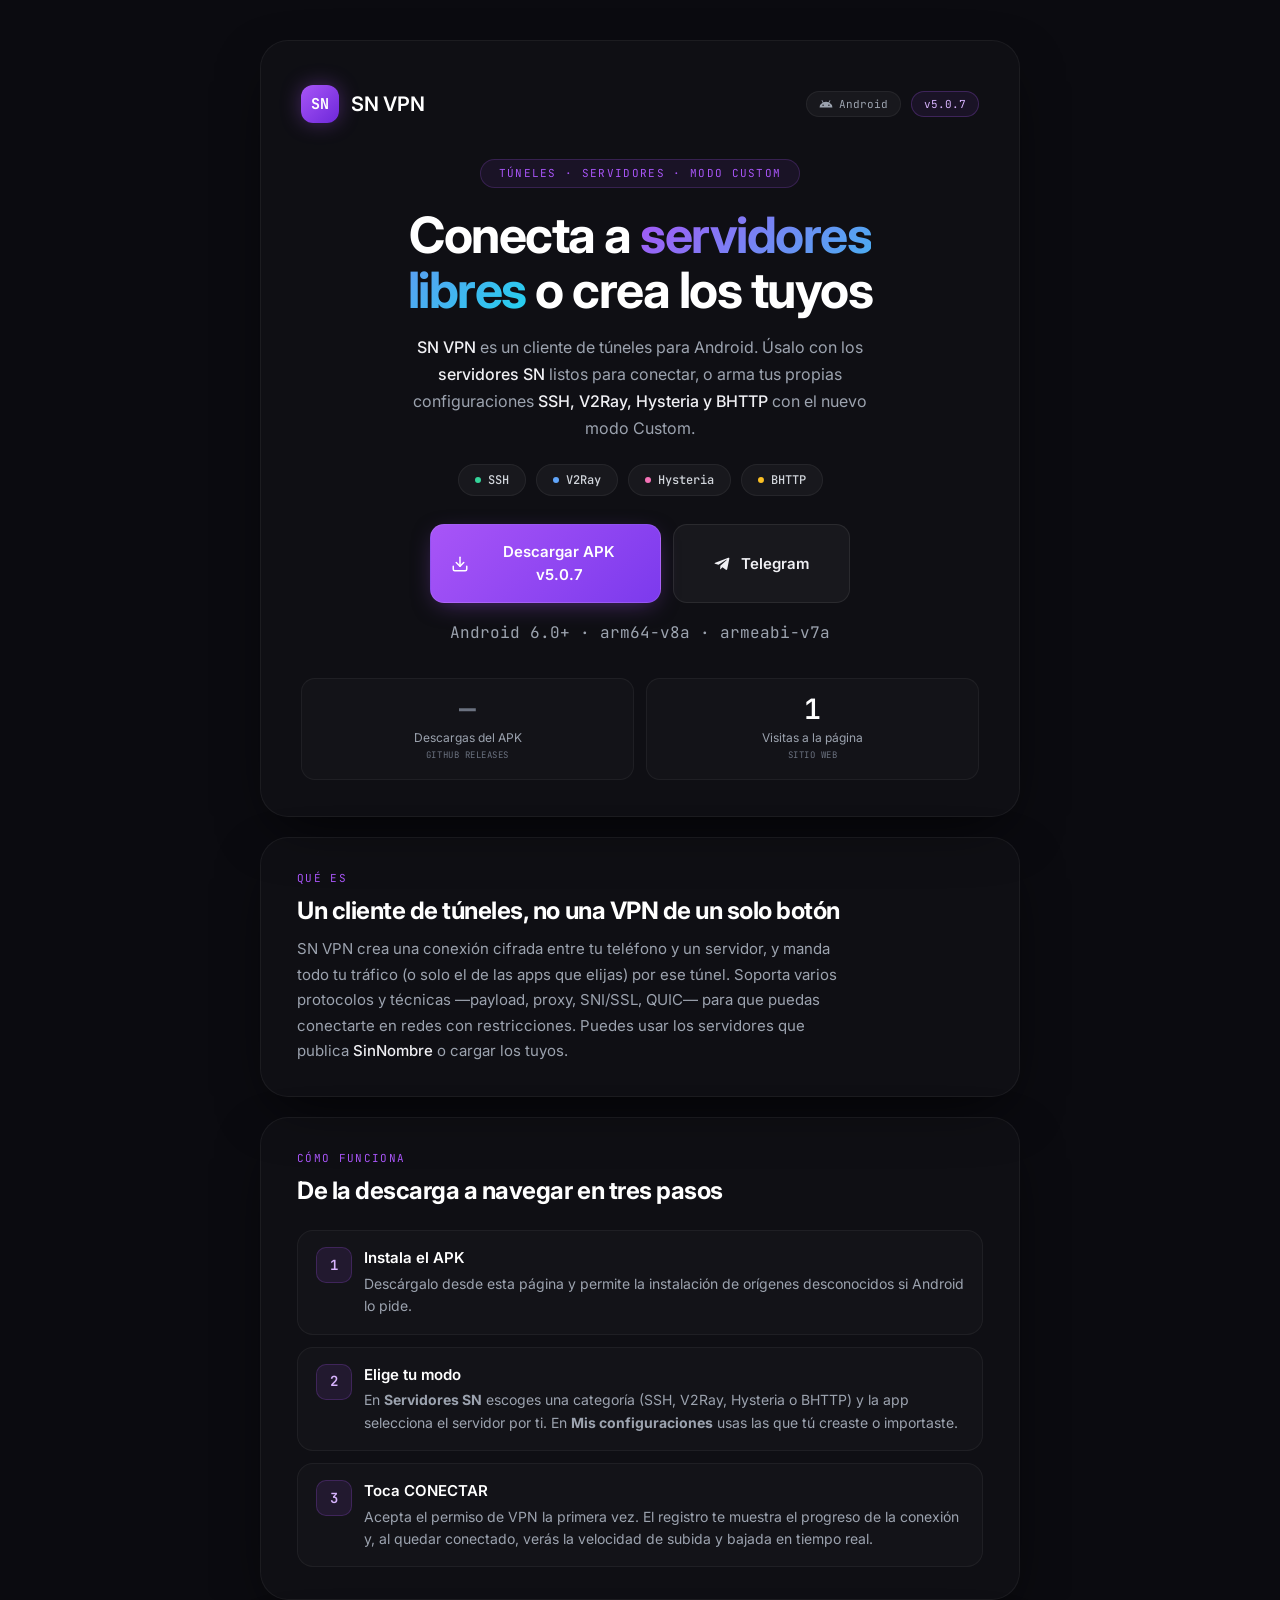
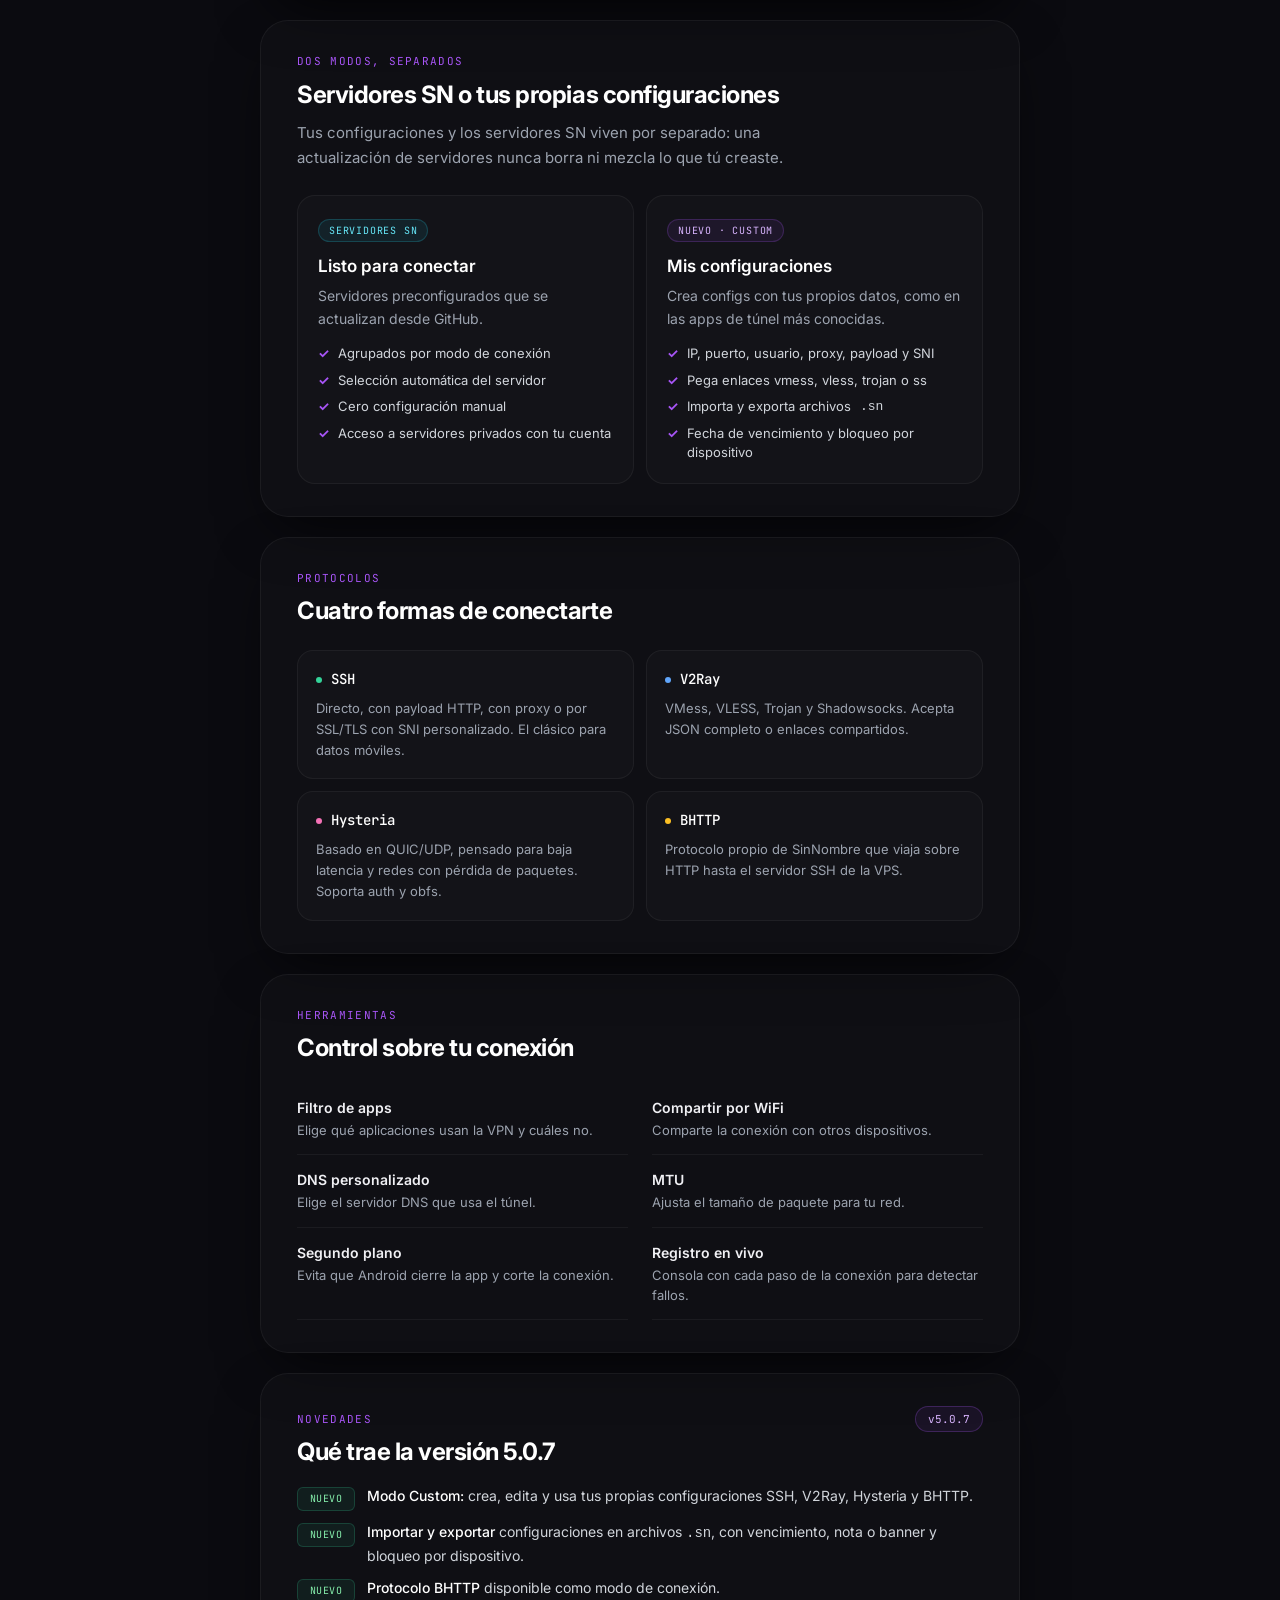
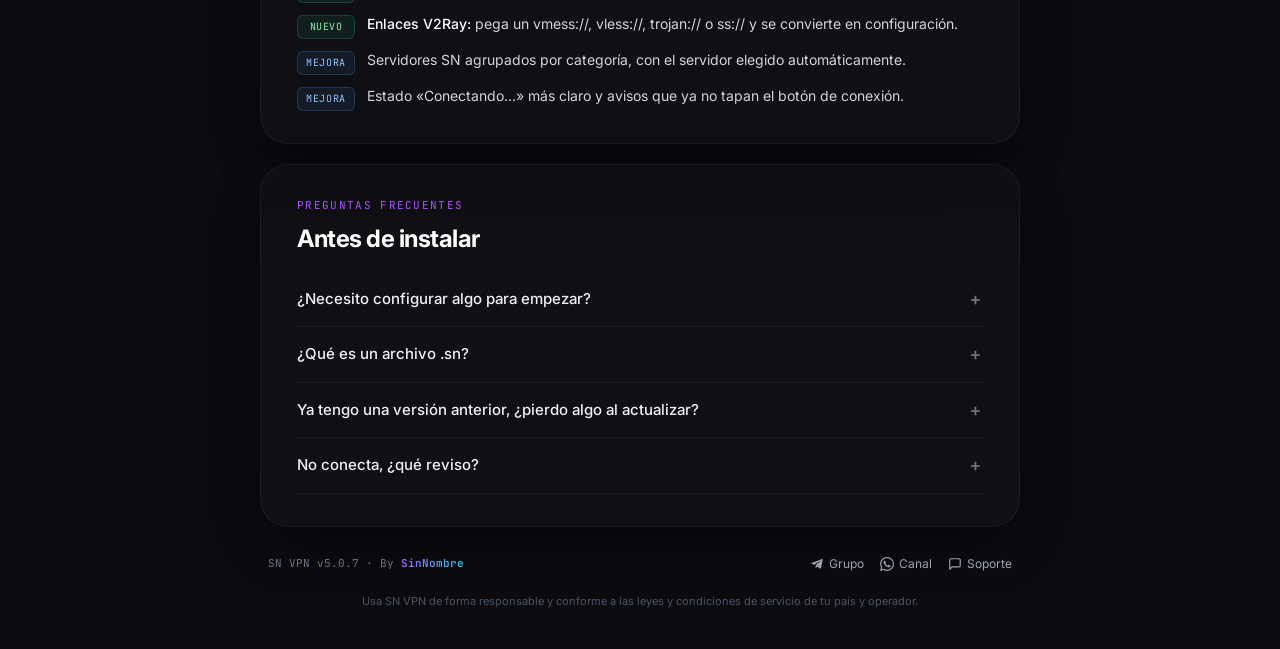
==== index.html @ 876275d1 "Update visit tracking and download functions" ====
<!DOCTYPE html>
<html lang="es">
<head>
    <meta charset="UTF-8" />
    <meta name="viewport" content="width=device-width, initial-scale=1.0" />
    <title>SN VPN · Túneles y servidores</title>
    <meta name="description" content="SN VPN 5.0.7: cliente Android para túneles SSH, V2Ray, Hysteria y BHTTP. Conéctate a los servidores SN o crea tus propias configuraciones con el modo Custom." />
    <meta name="theme-color" content="#0b0b10" />

    <meta property="og:title" content="SN VPN 5.0.7" />
    <meta property="og:description" content="Túneles SSH · V2Ray · Hysteria · BHTTP. Servidores SN listos para usar o tus propias configuraciones con el modo Custom." />
    <meta property="og:type" content="website" />

    <link rel="preconnect" href="https://fonts.googleapis.com" />
    <link rel="preconnect" href="https://fonts.gstatic.com" crossorigin />
    <link href="https://fonts.googleapis.com/css2?family=Inter:opsz,wght@14..32,400;14..32,500;14..32,600;14..32,700&family=JetBrains+Mono:wght@400;500&display=swap" rel="stylesheet" />

    <style>
        :root {
            --bg: #0b0b10;
            --text: #eceef2;
            --muted: #9ca3af;
            --dim: #6b7280;
            --line: rgba(255, 255, 255, 0.05);
            --line-2: rgba(255, 255, 255, 0.08);
            --surface: rgba(255, 255, 255, 0.02);
            --surface-2: rgba(255, 255, 255, 0.04);
            --accent: #a855f7;
            --accent-2: #7c3aed;
            --cyan: #22d3ee;
            --mono: 'JetBrains Mono', ui-monospace, monospace;
        }

        * { margin: 0; padding: 0; box-sizing: border-box; }

        html { scroll-behavior: smooth; }

        body {
            background: var(--bg);
            color: var(--text);
            font-family: 'Inter', system-ui, -apple-system, sans-serif;
            min-height: 100vh;
            padding: 40px 16px;
            line-height: 1.5;
            -webkit-font-smoothing: antialiased;
        }

        .wrap {
            max-width: 760px;
            margin: 0 auto;
            display: grid;
            gap: 20px;
        }

        .card {
            background: var(--surface);
            border: 1px solid var(--line);
            border-radius: 28px;
            padding: 44px 40px 36px;
            box-shadow: 0 20px 60px -20px rgba(0, 0, 0, 0.8);
        }

        .card.sm { padding: 32px 36px; }

        /* ── header ── */
        .top {
            display: flex;
            align-items: center;
            justify-content: space-between;
            margin-bottom: 36px;
            flex-wrap: wrap;
            gap: 12px;
        }

        .brand { display: flex; align-items: center; gap: 12px; }

        .icon {
            width: 38px;
            height: 38px;
            border-radius: 12px;
            background: linear-gradient(135deg, var(--accent), #6d28d9);
            display: grid;
            place-items: center;
            font-family: var(--mono);
            font-size: 15px;
            font-weight: 700;
            color: #fff;
            box-shadow: 0 0 20px rgba(168, 85, 247, 0.35);
        }

        .brand h2 { font-weight: 600; font-size: 20px; letter-spacing: -0.01em; color: #fff; }

        .top-right { display: flex; align-items: center; gap: 10px; }

        .chip {
            display: inline-flex;
            align-items: center;
            gap: 6px;
            font-family: var(--mono);
            font-size: 11px;
            color: var(--muted);
            background: var(--surface-2);
            border: 1px solid rgba(255, 255, 255, 0.06);
            padding: 4px 12px;
            border-radius: 999px;
        }

        .chip svg { width: 14px; height: 14px; fill: currentColor; }

        .chip.ver { color: #d8b4fe; border-color: rgba(168, 85, 247, 0.25); background: rgba(168, 85, 247, 0.08); }

        /* ── hero ── */
        .hero { text-align: center; }

        .badge {
            display: inline-block;
            font-family: var(--mono);
            font-size: 11px;
            letter-spacing: 0.12em;
            text-transform: uppercase;
            color: var(--accent);
            background: rgba(168, 85, 247, 0.08);
            border: 1px solid rgba(168, 85, 247, 0.2);
            padding: 5px 18px;
            border-radius: 999px;
            margin-bottom: 20px;
        }

        .hero h1 {
            font-size: clamp(32px, 8vw, 50px);
            font-weight: 700;
            line-height: 1.1;
            letter-spacing: -0.03em;
            color: #fff;
            text-wrap: balance;
        }

        .grad {
            background: linear-gradient(135deg, var(--accent), var(--cyan));
            -webkit-background-clip: text;
            -webkit-text-fill-color: transparent;
            background-clip: text;
        }

        .hero > p {
            margin: 16px auto 0;
            font-size: 16px;
            color: var(--muted);
            max-width: 50ch;
            line-height: 1.7;
        }

        .hero p b { color: #f0f0f4; font-weight: 500; }

        .proto-row {
            display: flex;
            justify-content: center;
            gap: 10px;
            flex-wrap: wrap;
            margin-top: 22px;
        }

        .proto-pill {
            font-family: var(--mono);
            font-size: 12px;
            font-weight: 500;
            color: #d1d5db;
            background: var(--surface-2);
            border: 1px solid rgba(255, 255, 255, 0.06);
            padding: 6px 16px;
            border-radius: 999px;
            display: inline-flex;
            align-items: center;
            gap: 7px;
        }

        .dot { width: 6px; height: 6px; border-radius: 50%; display: inline-block; flex: none; }
        .dot.ssh { background: #34d399; }
        .dot.v2ray { background: #60a5fa; }
        .dot.hysteria { background: #f472b6; }
        .dot.bhttp { background: #fbbf24; }

        .cta-group {
            display: grid;
            gap: 12px;
            max-width: 420px;
            margin: 28px auto 0;
        }

        @media (min-width: 480px) {
            .cta-group { grid-template-columns: 1.3fr 1fr; }
        }

        .btn {
            display: inline-flex;
            align-items: center;
            justify-content: center;
            gap: 10px;
            padding: 16px 20px;
            border-radius: 14px;
            text-decoration: none;
            font-weight: 600;
            font-size: 15px;
            transition: transform 0.2s ease, box-shadow 0.2s ease, border-color 0.2s ease;
            color: #f0f0f4;
            background: var(--surface-2);
            border: 1px solid var(--line-2);
        }

        .btn:hover { transform: translateY(-2px); }

        .btn-primary {
            background: linear-gradient(135deg, var(--accent), var(--accent-2));
            color: #fff;
            border-color: rgba(255, 255, 255, 0.1);
            box-shadow: 0 6px 24px -8px rgba(168, 85, 247, 0.5);
        }

        .btn-primary:hover { box-shadow: 0 12px 40px -10px rgba(168, 85, 247, 0.7); }
        .btn-secondary:hover { border-color: var(--accent); }
        .btn svg { width: 18px; height: 18px; flex: none; }

        .req {
            margin-top: 12px;
            font-family: var(--mono);
            font-size: 11px;
            color: var(--dim);
        }

        /* ── stats ── */
        .stats {
            display: grid;
            grid-template-columns: 1fr 1fr;
            gap: 12px;
            margin-top: 32px;
        }

        .stat-box {
            background: var(--surface);
            border: 1px solid var(--line);
            border-radius: 14px;
            padding: 16px 18px;
            text-align: center;
        }

        .stat-num {
            font-family: var(--mono);
            font-size: 28px;
            font-weight: 600;
            letter-spacing: -0.02em;
            color: #fff;
            line-height: 1;
            font-variant-numeric: tabular-nums;
        }

        .stat-num.is-wait { color: var(--dim); }
        .stat-label { font-size: 12px; color: var(--muted); margin-top: 6px; }
        .stat-source {
            font-family: var(--mono);
            font-size: 9px;
            text-transform: uppercase;
            color: var(--dim);
            letter-spacing: 0.06em;
            margin-top: 2px;
        }

        /* ── secciones ── */
        .eyebrow {
            font-family: var(--mono);
            font-size: 11px;
            letter-spacing: 0.12em;
            text-transform: uppercase;
            color: var(--accent);
            margin-bottom: 10px;
        }

        .sec-title {
            font-size: 24px;
            font-weight: 700;
            letter-spacing: -0.02em;
            color: #fff;
            line-height: 1.25;
            text-wrap: balance;
        }

        .sec-lead {
            margin-top: 10px;
            color: var(--muted);
            font-size: 15px;
            line-height: 1.7;
            max-width: 62ch;
        }

        .sec-lead b { color: #f0f0f4; font-weight: 500; }

        /* pasos */
        .steps {
            list-style: none;
            counter-reset: s;
            display: grid;
            gap: 12px;
            margin-top: 24px;
        }

        .steps li {
            counter-increment: s;
            display: grid;
            grid-template-columns: 34px 1fr;
            gap: 14px;
            align-items: start;
            padding: 16px 18px;
            background: var(--surface);
            border: 1px solid var(--line);
            border-radius: 16px;
        }

        .steps li::before {
            content: counter(s);
            width: 34px;
            height: 34px;
            border-radius: 10px;
            display: grid;
            place-items: center;
            font-family: var(--mono);
            font-weight: 600;
            font-size: 14px;
            color: #d8b4fe;
            background: rgba(168, 85, 247, 0.1);
            border: 1px solid rgba(168, 85, 247, 0.22);
        }

        .steps h3 { font-size: 15px; font-weight: 600; color: #fff; }
        .steps p { font-size: 14px; color: var(--muted); margin-top: 3px; line-height: 1.6; }

        /* modos */
        .modes {
            display: grid;
            grid-template-columns: 1fr 1fr;
            gap: 12px;
            margin-top: 24px;
        }

        .mode {
            padding: 20px;
            background: var(--surface);
            border: 1px solid var(--line);
            border-radius: 18px;
        }

        .mode .tag {
            display: inline-block;
            font-family: var(--mono);
            font-size: 10px;
            letter-spacing: 0.08em;
            text-transform: uppercase;
            padding: 3px 10px;
            border-radius: 999px;
            margin-bottom: 12px;
        }

        .mode .tag.sn { color: #67e8f9; background: rgba(34, 211, 238, 0.08); border: 1px solid rgba(34, 211, 238, 0.2); }
        .mode .tag.custom { color: #d8b4fe; background: rgba(168, 85, 247, 0.08); border: 1px solid rgba(168, 85, 247, 0.22); }

        .mode h3 { font-size: 17px; font-weight: 600; color: #fff; }
        .mode > p { font-size: 14px; color: var(--muted); margin-top: 6px; line-height: 1.6; }

        .mode ul { list-style: none; margin-top: 14px; display: grid; gap: 7px; }
        .mode li {
            font-size: 13px;
            color: #d1d5db;
            display: flex;
            gap: 9px;
            line-height: 1.5;
        }
        .mode li::before { content: '✓'; color: var(--accent); font-weight: 700; flex: none; }

        /* protocolos */
        .protos {
            display: grid;
            grid-template-columns: 1fr 1fr;
            gap: 12px;
            margin-top: 24px;
        }

        .proto {
            padding: 18px;
            background: var(--surface);
            border: 1px solid var(--line);
            border-radius: 16px;
        }

        .proto h3 {
            display: flex;
            align-items: center;
            gap: 9px;
            font-family: var(--mono);
            font-size: 14px;
            font-weight: 500;
            color: #fff;
        }

        .proto p { font-size: 13px; color: var(--muted); margin-top: 8px; line-height: 1.6; }

        /* herramientas */
        .tools {
            display: grid;
            grid-template-columns: 1fr 1fr;
            gap: 0 24px;
            margin-top: 20px;
        }

        .tool {
            padding: 14px 0;
            border-bottom: 1px solid var(--line);
        }

        .tool h3 { font-size: 14px; font-weight: 600; color: #f0f0f4; }
        .tool p { font-size: 13px; color: var(--muted); margin-top: 2px; line-height: 1.55; }

        /* novedades */
        .news-head {
            display: flex;
            align-items: baseline;
            justify-content: space-between;
            gap: 12px;
            flex-wrap: wrap;
        }

        .changelog { list-style: none; margin-top: 18px; display: grid; gap: 10px; }

        .changelog li {
            display: grid;
            grid-template-columns: auto 1fr;
            gap: 12px;
            font-size: 14px;
            color: #d1d5db;
            line-height: 1.6;
        }

        .changelog .k {
            font-family: var(--mono);
            font-size: 10px;
            text-transform: uppercase;
            letter-spacing: 0.06em;
            padding: 3px 8px;
            border-radius: 6px;
            height: fit-content;
            margin-top: 2px;
            min-width: 58px;
            text-align: center;
        }

        .k.new { color: #86efac; background: rgba(52, 211, 153, 0.08); border: 1px solid rgba(52, 211, 153, 0.2); }
        .k.imp { color: #93c5fd; background: rgba(96, 165, 250, 0.08); border: 1px solid rgba(96, 165, 250, 0.2); }

        .changelog b { color: #fff; font-weight: 500; }

        /* faq */
        .faq { margin-top: 18px; }

        .faq details {
            border-bottom: 1px solid var(--line);
        }

        .faq summary {
            cursor: pointer;
            list-style: none;
            padding: 16px 28px 16px 0;
            font-size: 15px;
            font-weight: 500;
            color: #f0f0f4;
            position: relative;
        }

        .faq summary::-webkit-details-marker { display: none; }

        .faq summary::after {
            content: '+';
            position: absolute;
            right: 2px;
            top: 50%;
            transform: translateY(-50%);
            font-family: var(--mono);
            font-size: 18px;
            color: var(--dim);
            transition: transform 0.2s;
        }

        .faq details[open] summary::after { transform: translateY(-50%) rotate(45deg); color: var(--accent); }

        .faq details p {
            font-size: 14px;
            color: var(--muted);
            line-height: 1.7;
            padding: 0 0 16px;
            max-width: 62ch;
        }

        .faq code, .sec-lead code {
            font-family: var(--mono);
            font-size: 12px;
            color: #e9d5ff;
            background: rgba(168, 85, 247, 0.1);
            padding: 1px 6px;
            border-radius: 5px;
        }

        /* footer */
        .footer {
            display: flex;
            flex-wrap: wrap;
            justify-content: space-between;
            align-items: center;
            gap: 12px;
            font-size: 12px;
            color: var(--dim);
            padding: 8px 8px 0;
        }

        .footer-links { display: flex; gap: 16px; flex-wrap: wrap; }

        .footer-links a {
            color: var(--muted);
            text-decoration: none;
            transition: color 0.2s;
            display: inline-flex;
            align-items: center;
            gap: 5px;
        }

        .footer-links a:hover { color: var(--accent); }
        .footer-links a svg { width: 14px; height: 14px; }

        .sig { font-family: var(--mono); font-size: 11px; color: var(--dim); }
        .sig b {
            background: linear-gradient(135deg, var(--accent), var(--cyan));
            -webkit-background-clip: text;
            -webkit-text-fill-color: transparent;
            background-clip: text;
            font-weight: 600;
        }

        .legal { font-size: 11px; color: #4b5563; text-align: center; line-height: 1.6; padding: 0 8px; }

        /* ── responsive ── */
        @media (max-width: 600px) {
            body { padding: 16px; }
            .card { padding: 26px 18px 22px; border-radius: 22px; }
            .card.sm { padding: 24px 18px; }
            .stats, .modes, .protos, .tools { grid-template-columns: 1fr; }
            .top { margin-bottom: 28px; }
            .sec-title { font-size: 21px; }
            .footer { flex-direction: column; text-align: center; }
        }

        @media (prefers-reduced-motion: reduce) {
            * { animation: none !important; transition: none !important; scroll-behavior: auto !important; }
        }
    </style>
</head>

<body>
<div class="wrap">

    <!-- ═════════ HERO ═════════ -->
    <div class="card">
        <header class="top">
            <div class="brand">
                <span class="icon">SN</span>
                <h2>SN VPN</h2>
            </div>
            <div class="top-right">
                <span class="chip">
                    <svg viewBox="0 0 24 24"><path d="M17.6 9.48l1.84-3.18c.16-.31.04-.69-.26-.85a.637.637 0 0 0-.83.22l-1.88 3.24a11.43 11.43 0 0 0-8.94 0L5.65 5.67a.643.643 0 0 0-.87-.2c-.28.18-.37.54-.22.83L6.4 9.48A10.78 10.78 0 0 0 1 18h22a10.78 10.78 0 0 0-5.4-8.52zM7 15.25a1.25 1.25 0 1 1 0-2.5 1.25 1.25 0 0 1 0 2.5zm10 0a1.25 1.25 0 1 1 0-2.5 1.25 1.25 0 0 1 0 2.5z"/></svg>
                    Android
                </span>
                <span class="chip ver">v5.0.7</span>
            </div>
        </header>

        <main class="hero">
            <span class="badge">Túneles · Servidores · Modo Custom</span>
            <h1>Conecta a <span class="grad">servidores libres</span> o crea los tuyos</h1>
            <p>
                <b>SN VPN</b> es un cliente de túneles para Android. Úsalo con los
                <b>servidores SN</b> listos para conectar, o arma tus propias
                configuraciones <b>SSH, V2Ray, Hysteria y BHTTP</b> con el nuevo modo Custom.
            </p>

            <div class="proto-row">
                <span class="proto-pill"><span class="dot ssh"></span>SSH</span>
                <span class="proto-pill"><span class="dot v2ray"></span>V2Ray</span>
                <span class="proto-pill"><span class="dot hysteria"></span>Hysteria</span>
                <span class="proto-pill"><span class="dot bhttp"></span>BHTTP</span>
            </div>

            <div class="cta-group">
                <a class="btn btn-primary" href="https://github.com/SINNOMBRE22/snvpn/releases/download/V5.0.7/SN-VPN.apk">
                    <svg viewBox="0 0 24 24" fill="none" stroke="currentColor" stroke-width="2" stroke-linecap="round" stroke-linejoin="round">
                        <path d="M21 15v4a2 2 0 0 1-2 2H5a2 2 0 0 1-2-2v-4" />
                        <polyline points="7 10 12 15 17 10" />
                        <line x1="12" y1="15" x2="12" y2="3" />
                    </svg>
                    Descargar APK v5.0.7
                </a>
                <a class="btn btn-secondary" href="https://t.me/SN_PLUS" target="_blank" rel="noopener">
                    <svg viewBox="0 0 24 24" fill="currentColor">
                        <path d="M21.9 4.3 18.9 19c-.2 1-.8 1.2-1.7.8l-4.6-3.4-2.2 2.1c-.2.3-.5.4-.9.4l.3-4.6 8.5-7.7c.4-.3-.1-.5-.6-.2L7.3 13.1 2.8 11.7c-1-.3-1-1 .2-1.4l17.4-6.7c.8-.3 1.6.2 1.5 1.7z" />
                    </svg>
                    Telegram
                </a>
            </div>

            <p class="req">Android 6.0+ · arm64-v8a · armeabi-v7a</p>
        </main>

        <section class="stats" aria-label="Estadísticas">
            <div class="stat-box">
                <p class="stat-num is-wait" id="stat-dl" aria-live="polite">—</p>
                <p class="stat-label">Descargas del APK</p>
                <p class="stat-source">GitHub Releases</p>
            </div>
            <div class="stat-box">
                <p class="stat-num is-wait" id="stat-visits" aria-live="polite">—</p>
                <p class="stat-label">Visitas a la página</p>
                <p class="stat-source">Sitio Web</p>
            </div>
        </section>
    </div>

    <!-- ═════════ QUÉ ES ═════════ -->
    <section class="card sm" id="que-es">
        <p class="eyebrow">Qué es</p>
        <h2 class="sec-title">Un cliente de túneles, no una VPN de un solo botón</h2>
        <p class="sec-lead">
            SN VPN crea una conexión cifrada entre tu teléfono y un servidor, y manda todo tu
            tráfico (o solo el de las apps que elijas) por ese túnel. Soporta varios protocolos
            y técnicas —payload, proxy, SNI/SSL, QUIC— para que puedas conectarte en redes
            con restricciones. Puedes usar los servidores que publica <b>SinNombre</b> o
            cargar los tuyos.
        </p>
    </section>

    <!-- ═════════ CÓMO FUNCIONA ═════════ -->
    <section class="card sm" id="como-funciona">
        <p class="eyebrow">Cómo funciona</p>
        <h2 class="sec-title">De la descarga a navegar en tres pasos</h2>

        <ol class="steps">
            <li>
                <div>
                    <h3>Instala el APK</h3>
                    <p>Descárgalo desde esta página y permite la instalación de orígenes desconocidos si Android lo pide.</p>
                </div>
            </li>
            <li>
                <div>
                    <h3>Elige tu modo</h3>
                    <p>En <b>Servidores SN</b> escoges una categoría (SSH, V2Ray, Hysteria o BHTTP) y la app selecciona el servidor por ti. En <b>Mis configuraciones</b> usas las que tú creaste o importaste.</p>
                </div>
            </li>
            <li>
                <div>
                    <h3>Toca CONECTAR</h3>
                    <p>Acepta el permiso de VPN la primera vez. El registro te muestra el progreso de la conexión y, al quedar conectado, verás la velocidad de subida y bajada en tiempo real.</p>
                </div>
            </li>
        </ol>
    </section>

    <!-- ═════════ DOS MODOS ═════════ -->
    <section class="card sm" id="modos">
        <p class="eyebrow">Dos modos, separados</p>
        <h2 class="sec-title">Servidores SN o tus propias configuraciones</h2>
        <p class="sec-lead">
            Tus configuraciones y los servidores SN viven por separado: una actualización de
            servidores nunca borra ni mezcla lo que tú creaste.
        </p>

        <div class="modes">
            <div class="mode">
                <span class="tag sn">Servidores SN</span>
                <h3>Listo para conectar</h3>
                <p>Servidores preconfigurados que se actualizan desde GitHub.</p>
                <ul>
                    <li>Agrupados por modo de conexión</li>
                    <li>Selección automática del servidor</li>
                    <li>Cero configuración manual</li>
                    <li>Acceso a servidores privados con tu cuenta</li>
                </ul>
            </div>
            <div class="mode">
                <span class="tag custom">Nuevo · Custom</span>
                <h3>Mis configuraciones</h3>
                <p>Crea configs con tus propios datos, como en las apps de túnel más conocidas.</p>
                <ul>
                    <li>IP, puerto, usuario, proxy, payload y SNI</li>
                    <li>Pega enlaces vmess, vless, trojan o ss</li>
                    <li>Importa y exporta archivos <code>.sn</code></li>
                    <li>Fecha de vencimiento y bloqueo por dispositivo</li>
                </ul>
            </div>
        </div>
    </section>

    <!-- ═════════ PROTOCOLOS ═════════ -->
    <section class="card sm" id="protocolos">
        <p class="eyebrow">Protocolos</p>
        <h2 class="sec-title">Cuatro formas de conectarte</h2>

        <div class="protos">
            <div class="proto">
                <h3><span class="dot ssh"></span>SSH</h3>
                <p>Directo, con payload HTTP, con proxy o por SSL/TLS con SNI personalizado. El clásico para datos móviles.</p>
            </div>
            <div class="proto">
                <h3><span class="dot v2ray"></span>V2Ray</h3>
                <p>VMess, VLESS, Trojan y Shadowsocks. Acepta JSON completo o enlaces compartidos.</p>
            </div>
            <div class="proto">
                <h3><span class="dot hysteria"></span>Hysteria</h3>
                <p>Basado en QUIC/UDP, pensado para baja latencia y redes con pérdida de paquetes. Soporta auth y obfs.</p>
            </div>
            <div class="proto">
                <h3><span class="dot bhttp"></span>BHTTP</h3>
                <p>Protocolo propio de SinNombre que viaja sobre HTTP hasta el servidor SSH de la VPS.</p>
            </div>
        </div>
    </section>

    <!-- ═════════ HERRAMIENTAS ═════════ -->
    <section class="card sm" id="herramientas">
        <p class="eyebrow">Herramientas</p>
        <h2 class="sec-title">Control sobre tu conexión</h2>

        <div class="tools">
            <div class="tool">
                <h3>Filtro de apps</h3>
                <p>Elige qué aplicaciones usan la VPN y cuáles no.</p>
            </div>
            <div class="tool">
                <h3>Compartir por WiFi</h3>
                <p>Comparte la conexión con otros dispositivos.</p>
            </div>
            <div class="tool">
                <h3>DNS personalizado</h3>
                <p>Elige el servidor DNS que usa el túnel.</p>
            </div>
            <div class="tool">
                <h3>MTU</h3>
                <p>Ajusta el tamaño de paquete para tu red.</p>
            </div>
            <div class="tool">
                <h3>Segundo plano</h3>
                <p>Evita que Android cierre la app y corte la conexión.</p>
            </div>
            <div class="tool">
                <h3>Registro en vivo</h3>
                <p>Consola con cada paso de la conexión para detectar fallos.</p>
            </div>
        </div>
    </section>

    <!-- ═════════ NOVEDADES ═════════ -->
    <section class="card sm" id="novedades">
        <div class="news-head">
            <div>
                <p class="eyebrow">Novedades</p>
                <h2 class="sec-title">Qué trae la versión 5.0.7</h2>
            </div>
            <span class="chip ver">v5.0.7</span>
        </div>

        <ul class="changelog">
            <li><span class="k new">Nuevo</span><span><b>Modo Custom:</b> crea, edita y usa tus propias configuraciones SSH, V2Ray, Hysteria y BHTTP.</span></li>
            <li><span class="k new">Nuevo</span><span><b>Importar y exportar</b> configuraciones en archivos <code>.sn</code>, con vencimiento, nota o banner y bloqueo por dispositivo.</span></li>
            <li><span class="k new">Nuevo</span><span><b>Protocolo BHTTP</b> disponible como modo de conexión.</span></li>
            <li><span class="k new">Nuevo</span><span><b>Enlaces V2Ray:</b> pega un vmess://, vless://, trojan:// o ss:// y se convierte en configuración.</span></li>
            <li><span class="k imp">Mejora</span><span>Servidores SN agrupados por categoría, con el servidor elegido automáticamente.</span></li>
            <li><span class="k imp">Mejora</span><span>Estado «Conectando…» más claro y avisos que ya no tapan el botón de conexión.</span></li>
        </ul>
    </section>

    <!-- ═════════ FAQ ═════════ -->
    <section class="card sm" id="faq">
        <p class="eyebrow">Preguntas frecuentes</p>
        <h2 class="sec-title">Antes de instalar</h2>

        <div class="faq">
            <details>
                <summary>¿Necesito configurar algo para empezar?</summary>
                <p>No. Con el modo Servidores SN solo eliges una categoría y tocas CONECTAR. El modo Custom es opcional, para quien tiene sus propios servidores o recibe configuraciones de otra persona.</p>
            </details>
            <details>
                <summary>¿Qué es un archivo .sn?</summary>
                <p>Es una configuración cifrada de SN VPN. Ábrelo con la app (o usa Importar en Mis configuraciones) y queda lista para conectar. Quien la crea puede ponerle fecha de vencimiento, bloquearla a un solo dispositivo u ocultar sus datos.</p>
            </details>
            <details>
                <summary>Ya tengo una versión anterior, ¿pierdo algo al actualizar?</summary>
                <p>Instala la 5.0.7 encima de la que tienes, sin desinstalar. Tus ajustes se conservan y los servidores SN se actualizan solos.</p>
            </details>
            <details>
                <summary>No conecta, ¿qué reviso?</summary>
                <p>Abre el registro para ver en qué paso se detiene, prueba otra categoría o servidor y activa «Mantener en segundo plano». Si sigue igual, escríbenos por Telegram o WhatsApp con una captura del registro.</p>
            </details>
        </div>
    </section>

    <!-- ═════════ FOOTER ═════════ -->
    <footer class="footer">
        <span class="sig">SN VPN v5.0.7 · By <b>SinNombre</b></span>
        <div class="footer-links">
            <a href="https://t.me/SN_PLUS" target="_blank" rel="noopener">
                <svg viewBox="0 0 24 24" fill="currentColor"><path d="M21.9 4.3 18.9 19c-.2 1-.8 1.2-1.7.8l-4.6-3.4-2.2 2.1c-.2.3-.5.4-.9.4l.3-4.6 8.5-7.7c.4-.3-.1-.5-.6-.2L7.3 13.1 2.8 11.7c-1-.3-1-1 .2-1.4l17.4-6.7c.8-.3 1.6.2 1.5 1.7z"/></svg>
                Grupo
            </a>
            <a href="https://whatsapp.com/channel/0029Vb8OkkxFsn0Xil8j6G03" target="_blank" rel="noopener">
                <svg viewBox="0 0 24 24" fill="currentColor"><path d="M17.472 14.382c-.297-.149-1.758-.867-2.03-.967-.273-.099-.471-.148-.67.15-.197.297-.767.966-.94 1.164-.173.199-.347.223-.644.075-.297-.15-1.255-.463-2.39-1.475-.883-.788-1.48-1.761-1.653-2.059-.173-.297-.018-.458.13-.606.134-.133.298-.347.446-.52.149-.174.198-.298.298-.497.099-.198.05-.371-.025-.52-.075-.149-.669-1.612-.916-2.207-.242-.579-.487-.5-.669-.51-.173-.008-.371-.01-.57-.01-.198 0-.52.074-.792.372-.272.297-1.04 1.016-1.04 2.479 0 1.462 1.065 2.875 1.213 3.074.149.198 2.096 3.2 5.077 4.487.709.306 1.262.489 1.694.625.712.227 1.36.195 1.871.118.571-.085 1.758-.719 2.006-1.413.248-.694.248-1.289.173-1.413-.074-.124-.272-.198-.57-.347m-5.421 7.403h-.004a9.87 9.87 0 01-5.031-1.378l-.361-.214-3.741.982.998-3.648-.235-.374a9.86 9.86 0 01-1.51-5.26c.001-5.45 4.436-9.884 9.888-9.884 2.64 0 5.122 1.03 6.988 2.898a9.825 9.825 0 012.893 6.994c-.003 5.45-4.437 9.884-9.885 9.884m8.413-18.297A11.815 11.815 0 0012.05 0C5.495 0 .16 5.335.157 11.892c0 2.096.547 4.142 1.588 5.945L.057 24l6.305-1.654a11.882 11.882 0 005.683 1.448h.005c6.554 0 11.89-5.335 11.893-11.893a11.821 11.821 0 00-3.48-8.413z"/></svg>
                Canal
            </a>
            <a href="https://wa.me/message/VM4JCHQ5RF45K1" target="_blank" rel="noopener">
                <svg viewBox="0 0 24 24" fill="none" stroke="currentColor" stroke-width="2" stroke-linecap="round" stroke-linejoin="round"><path d="M21 15a2 2 0 01-2 2H7l-4 4V5a2 2 0 012-2h14a2 2 0 012 2z"/></svg>
                Soporte
            </a>
        </div>
    </footer>

    <p class="legal">Usa SN VPN de forma responsable y conforme a las leyes y condiciones de servicio de tu país y operador.</p>

</div>

<script>
    // ─── contadores ──────────────────────────────────────────
    (function () {
        var GH_REPO = 'SINNOMBRE22/snvpn';
        var VISITS_NAMESPACE = 'sinnombre-snvpn-2024';
        var VISITS_KEY = 'visits';
        var reduce = window.matchMedia && window.matchMedia('(prefers-reduced-motion: reduce)').matches;

        function fmt(n) {
            try { return n.toLocaleString('es'); } catch (_) { return String(n); }
        }

        function setNumber(el, target) {
            if (!el) return;
            el.classList.remove('is-wait');
            if (reduce || target <= 0) { el.textContent = fmt(target); return; }
            var dur = 800, t0 = null;
            function step(ts) {
                if (t0 === null) t0 = ts;
                var p = Math.min((ts - t0) / dur, 1);
                var eased = 1 - Math.pow(1 - p, 3);
                el.textContent = fmt(Math.round(target * eased));
                if (p < 1) requestAnimationFrame(step);
            }
            requestAnimationFrame(step);
        }

        // 1. Descargas reales desde GitHub
        function cargarDescargas() {
            fetch('https://api.github.com/repos/' + GH_REPO + '/releases')
                .then(function (r) { if (!r.ok) throw new Error('gh ' + r.status); return r.json(); })
                .then(function (releases) {
                    var total = 0;
                    (releases || []).forEach(function (rel) {
                        (rel.assets || []).forEach(function (a) { total += a.download_count || 0; });
                    });
                    setNumber(document.getElementById('stat-dl'), total);
                })
                .catch(function (err) { console.error('Descargas:', err); });
        }

        // 2. Visitas garantizadas mediante API de conteo público
        window.__cbVisitas = function (data) {
            if (data && typeof data.value === 'number') {
                setNumber(document.getElementById('stat-visits'), data.value);
            }
        };

        function registrarVisita() {
            var s = document.createElement('script');
            // 'hit' incrementa +1 y auto-crea el contador si no existe
            s.src = 'https://api.countapi.xyz/hit/' + VISITS_NAMESPACE + '/' + VISITS_KEY + '?callback=__cbVisitas';
            s.onerror = function() {
                // Si la API falla por red, muestra al menos 1 para no dejar el guión
                setNumber(document.getElementById('stat-visits'), 1);
            };
            document.head.appendChild(s);
        }

        // Carga inicial
        cargarDescargas();
        registrarVisita();
    })();
</script>


</body>
</html>
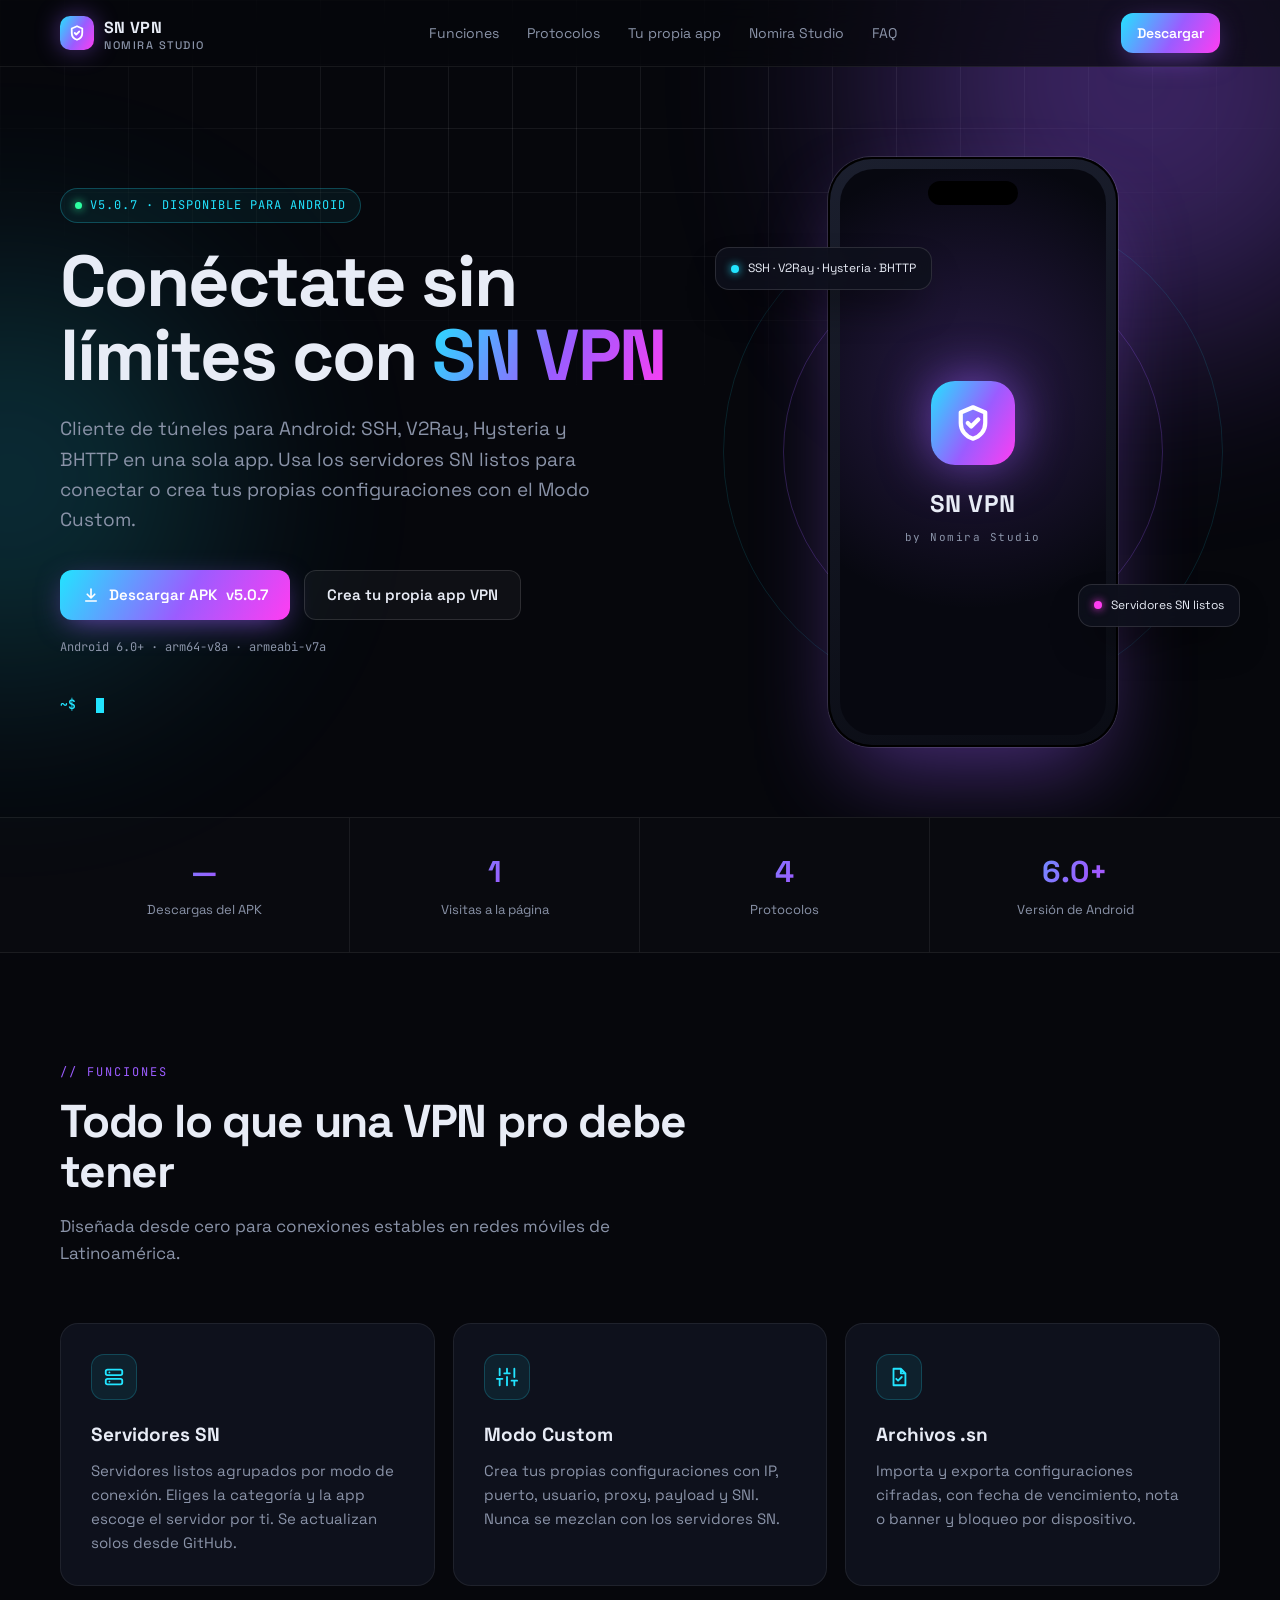
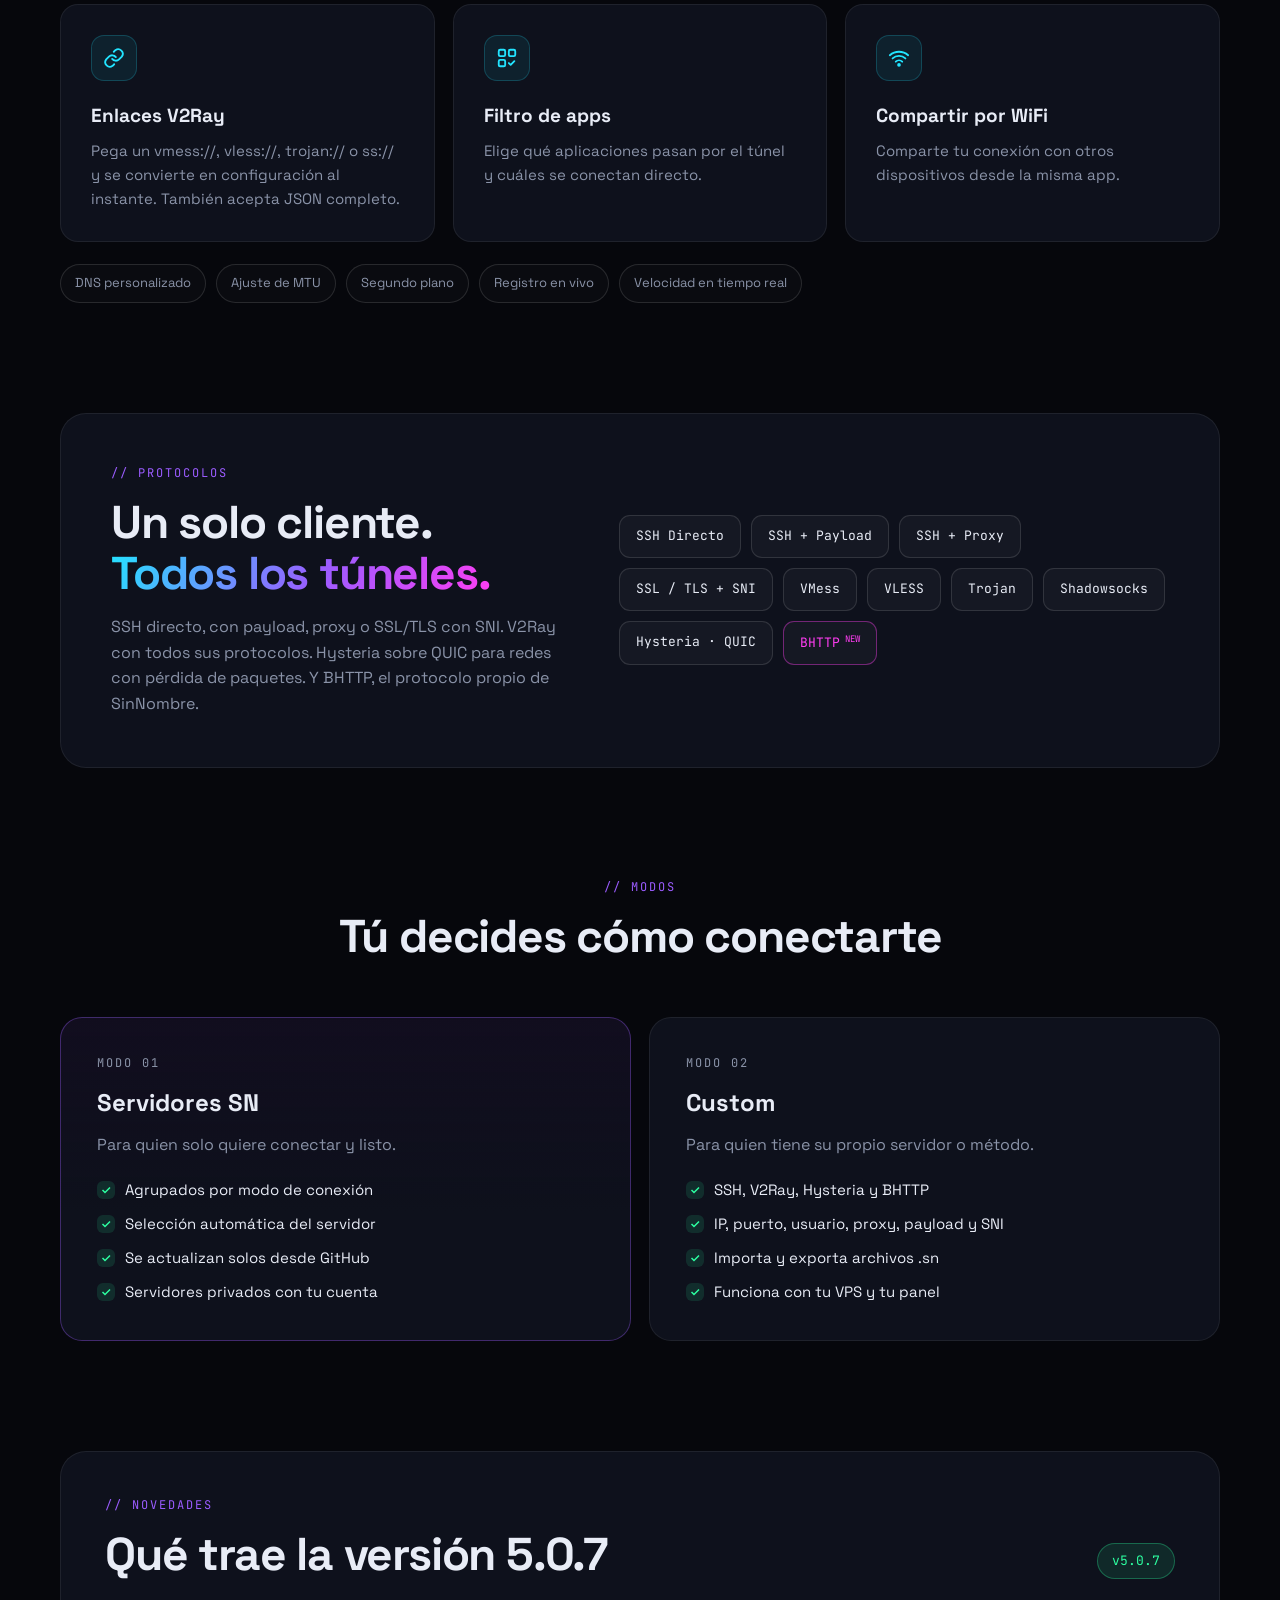
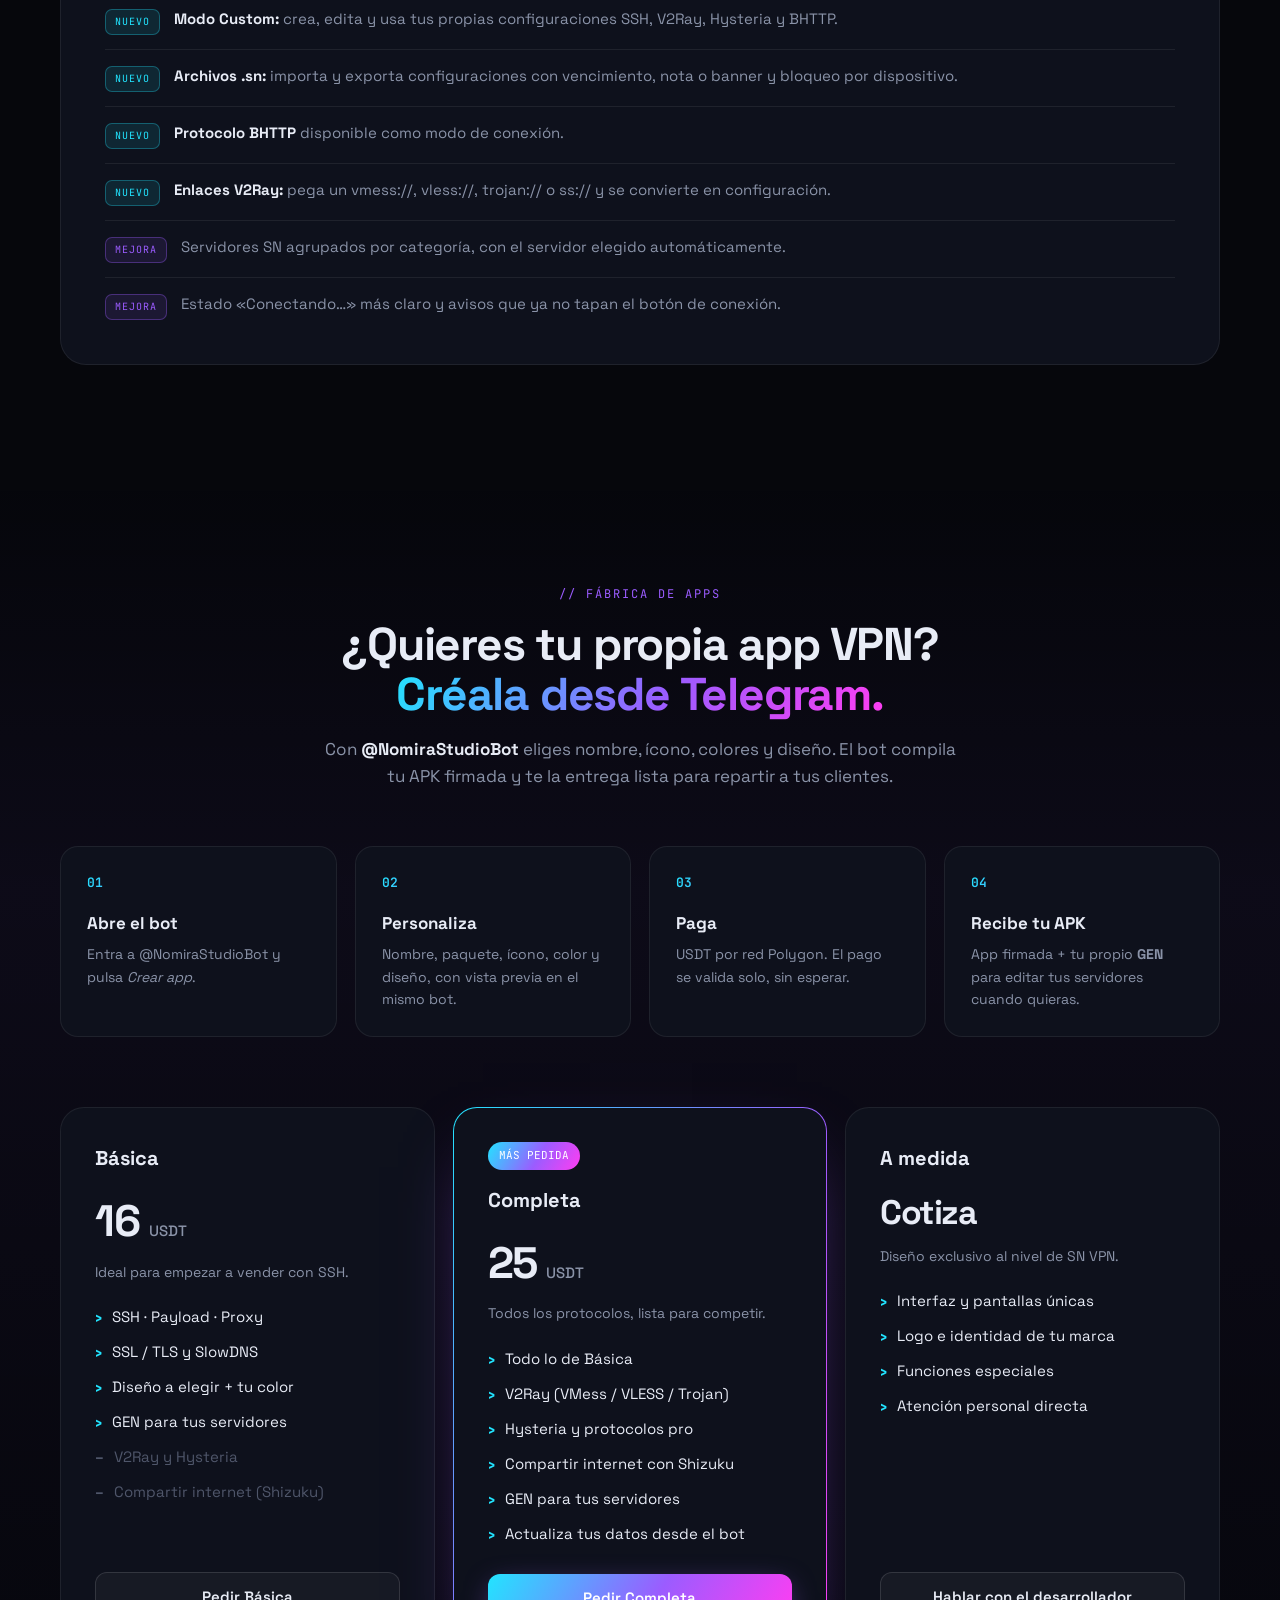
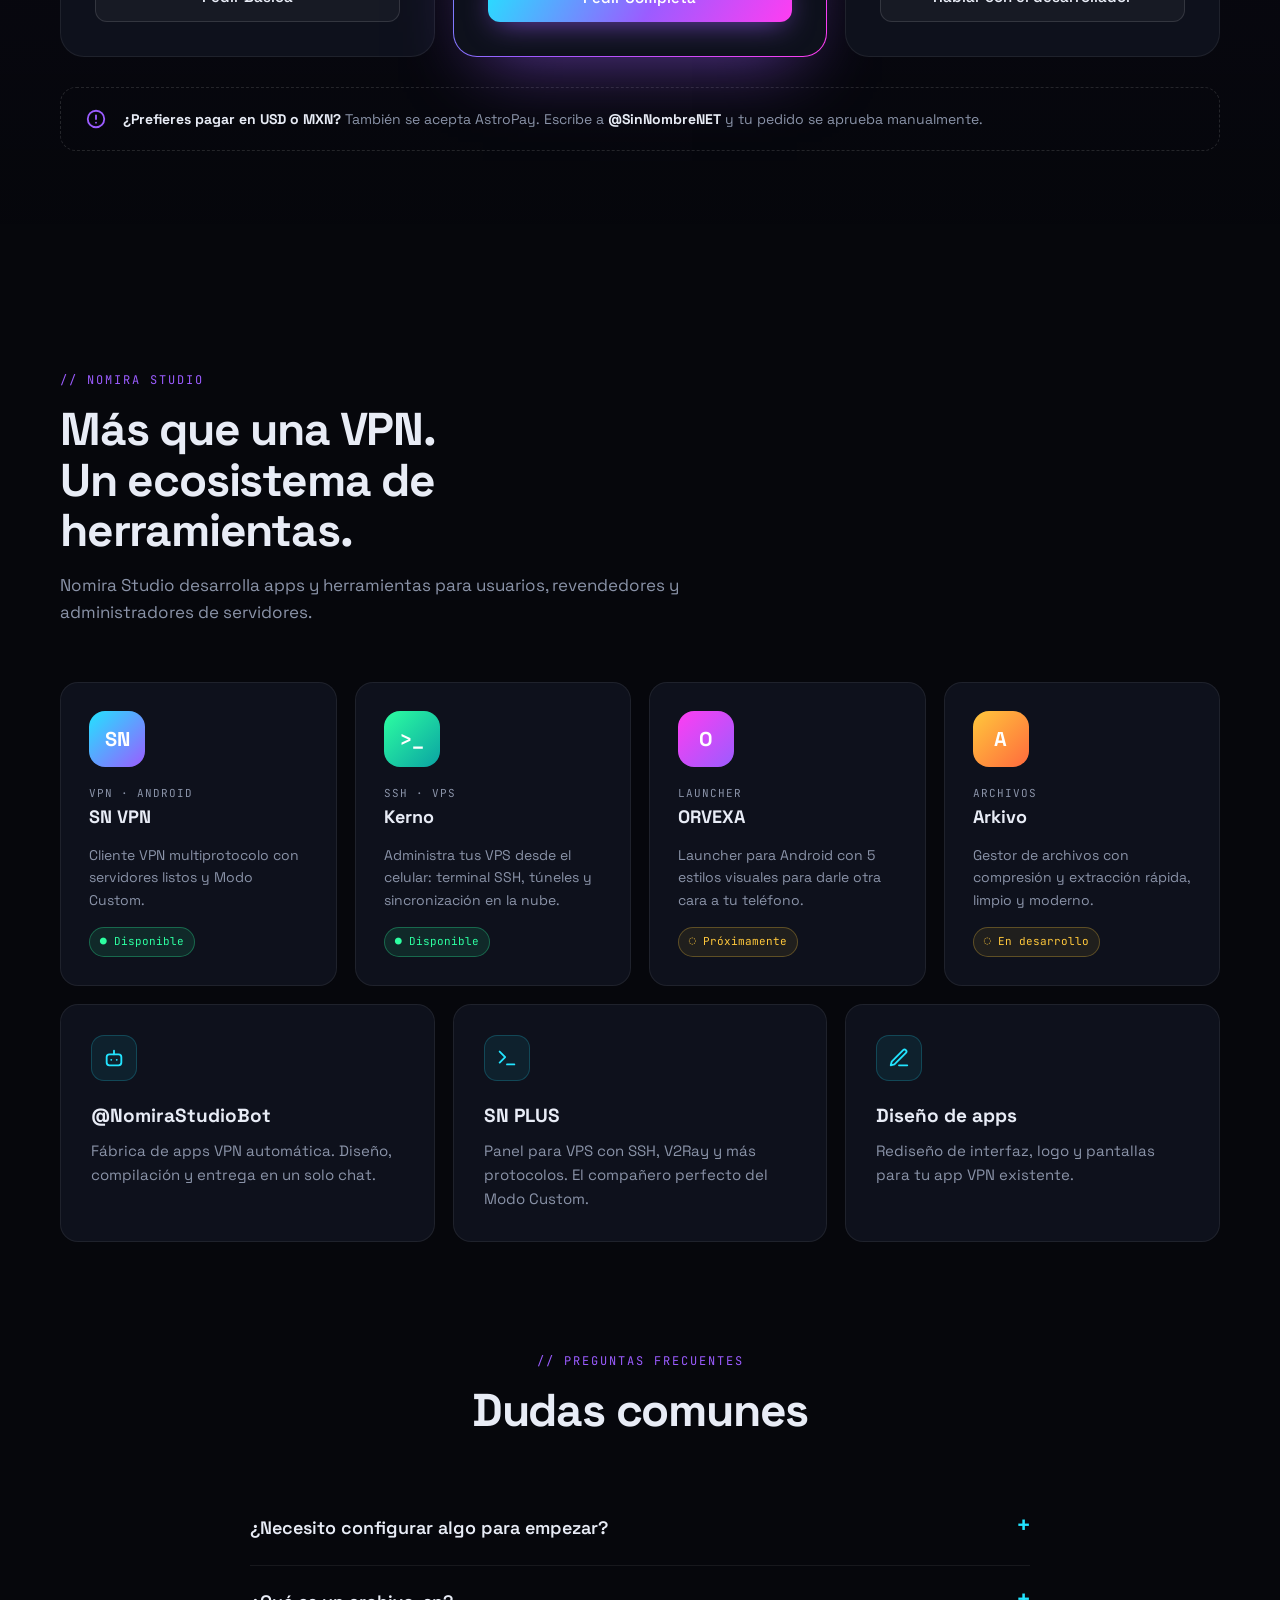
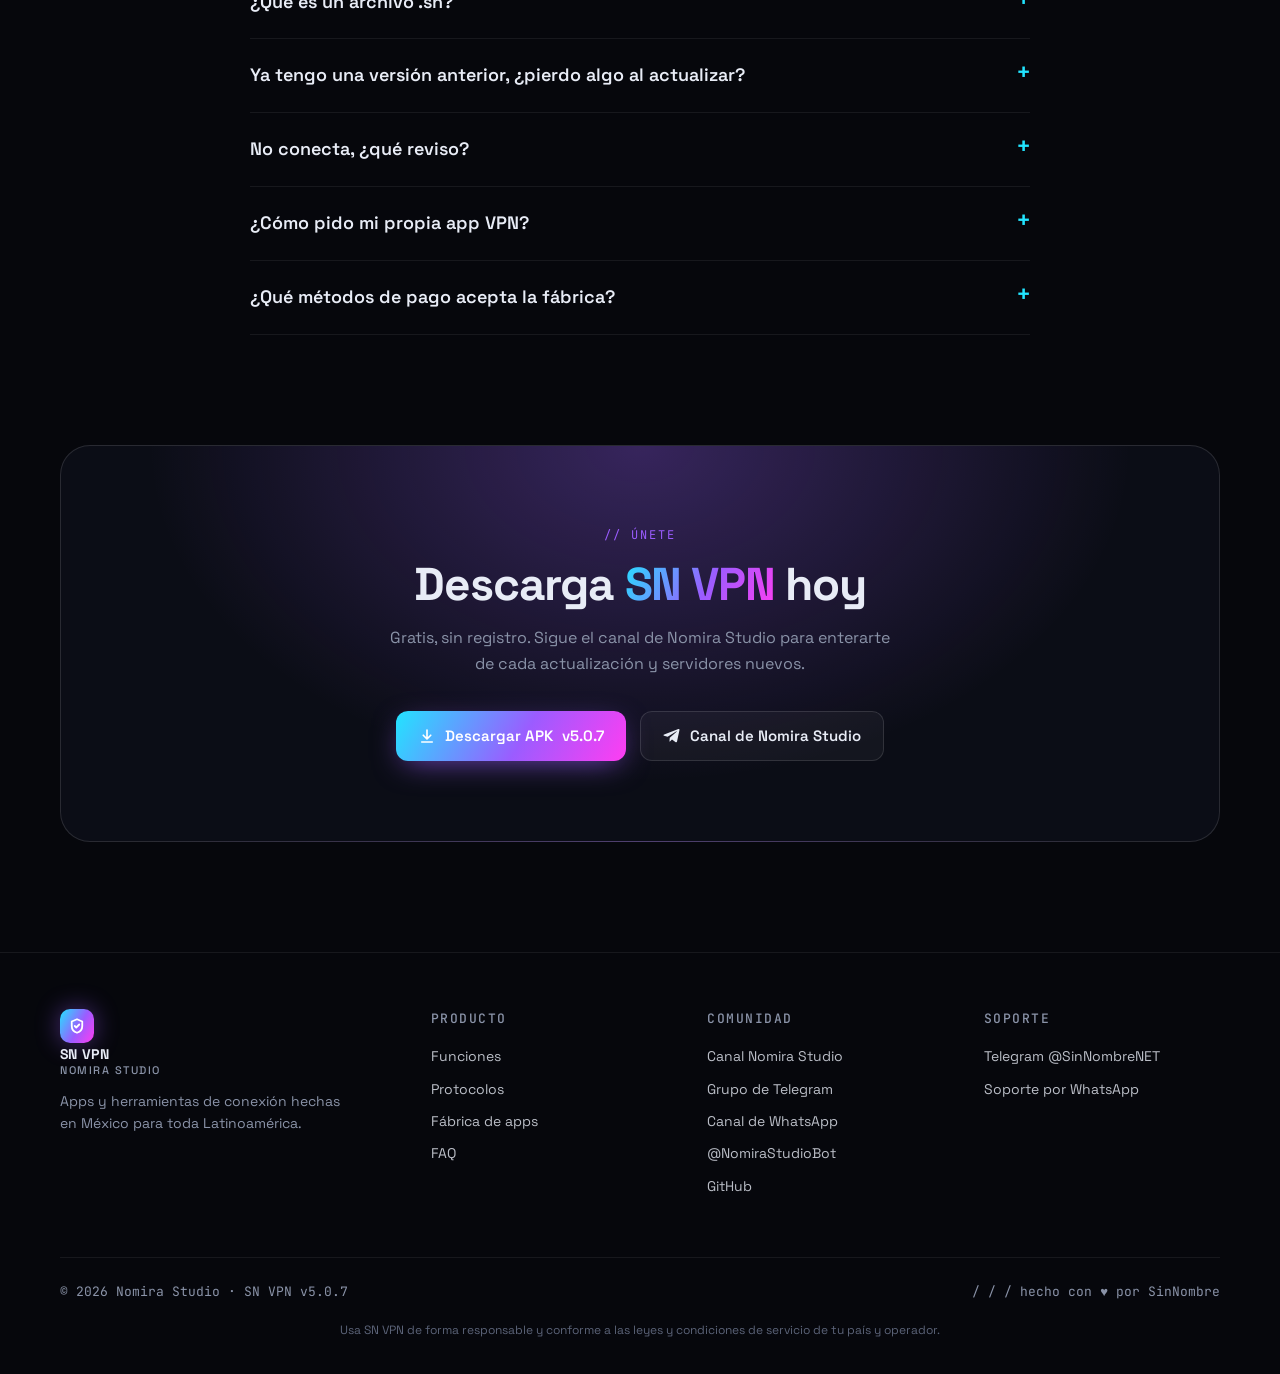
==== commit 985d9747: "Nuevo diseño de la página de SN VPN" ====
--- a/index.html
+++ b/index.html
@@ -1,899 +1,864 @@
 <!DOCTYPE html>
 <html lang="es">
 <head>
-    <meta charset="UTF-8" />
-    <meta name="viewport" content="width=device-width, initial-scale=1.0" />
-    <title>SN VPN · Túneles y servidores</title>
-    <meta name="description" content="SN VPN 5.0.7: cliente Android para túneles SSH, V2Ray, Hysteria y BHTTP. Conéctate a los servidores SN o crea tus propias configuraciones con el modo Custom." />
-    <meta name="theme-color" content="#0b0b10" />
-
-    <meta property="og:title" content="SN VPN 5.0.7" />
-    <meta property="og:description" content="Túneles SSH · V2Ray · Hysteria · BHTTP. Servidores SN listos para usar o tus propias configuraciones con el modo Custom." />
-    <meta property="og:type" content="website" />
-
-    <link rel="preconnect" href="https://fonts.googleapis.com" />
-    <link rel="preconnect" href="https://fonts.gstatic.com" crossorigin />
-    <link href="https://fonts.googleapis.com/css2?family=Inter:opsz,wght@14..32,400;14..32,500;14..32,600;14..32,700&family=JetBrains+Mono:wght@400;500&display=swap" rel="stylesheet" />
-
-    <style>
-        :root {
-            --bg: #0b0b10;
-            --text: #eceef2;
-            --muted: #9ca3af;
-            --dim: #6b7280;
-            --line: rgba(255, 255, 255, 0.05);
-            --line-2: rgba(255, 255, 255, 0.08);
-            --surface: rgba(255, 255, 255, 0.02);
-            --surface-2: rgba(255, 255, 255, 0.04);
-            --accent: #a855f7;
-            --accent-2: #7c3aed;
-            --cyan: #22d3ee;
-            --mono: 'JetBrains Mono', ui-monospace, monospace;
-        }
-
-        * { margin: 0; padding: 0; box-sizing: border-box; }
-
-        html { scroll-behavior: smooth; }
-
-        body {
-            background: var(--bg);
-            color: var(--text);
-            font-family: 'Inter', system-ui, -apple-system, sans-serif;
-            min-height: 100vh;
-            padding: 40px 16px;
-            line-height: 1.5;
-            -webkit-font-smoothing: antialiased;
-        }
-
-        .wrap {
-            max-width: 760px;
-            margin: 0 auto;
-            display: grid;
-            gap: 20px;
-        }
-
-        .card {
-            background: var(--surface);
-            border: 1px solid var(--line);
-            border-radius: 28px;
-            padding: 44px 40px 36px;
-            box-shadow: 0 20px 60px -20px rgba(0, 0, 0, 0.8);
-        }
-
-        .card.sm { padding: 32px 36px; }
-
-        /* ── header ── */
-        .top {
-            display: flex;
-            align-items: center;
-            justify-content: space-between;
-            margin-bottom: 36px;
-            flex-wrap: wrap;
-            gap: 12px;
-        }
-
-        .brand { display: flex; align-items: center; gap: 12px; }
-
-        .icon {
-            width: 38px;
-            height: 38px;
-            border-radius: 12px;
-            background: linear-gradient(135deg, var(--accent), #6d28d9);
-            display: grid;
-            place-items: center;
-            font-family: var(--mono);
-            font-size: 15px;
-            font-weight: 700;
-            color: #fff;
-            box-shadow: 0 0 20px rgba(168, 85, 247, 0.35);
-        }
-
-        .brand h2 { font-weight: 600; font-size: 20px; letter-spacing: -0.01em; color: #fff; }
-
-        .top-right { display: flex; align-items: center; gap: 10px; }
-
-        .chip {
-            display: inline-flex;
-            align-items: center;
-            gap: 6px;
-            font-family: var(--mono);
-            font-size: 11px;
-            color: var(--muted);
-            background: var(--surface-2);
-            border: 1px solid rgba(255, 255, 255, 0.06);
-            padding: 4px 12px;
-            border-radius: 999px;
-        }
-
-        .chip svg { width: 14px; height: 14px; fill: currentColor; }
-
-        .chip.ver { color: #d8b4fe; border-color: rgba(168, 85, 247, 0.25); background: rgba(168, 85, 247, 0.08); }
-
-        /* ── hero ── */
-        .hero { text-align: center; }
-
-        .badge {
-            display: inline-block;
-            font-family: var(--mono);
-            font-size: 11px;
-            letter-spacing: 0.12em;
-            text-transform: uppercase;
-            color: var(--accent);
-            background: rgba(168, 85, 247, 0.08);
-            border: 1px solid rgba(168, 85, 247, 0.2);
-            padding: 5px 18px;
-            border-radius: 999px;
-            margin-bottom: 20px;
-        }
-
-        .hero h1 {
-            font-size: clamp(32px, 8vw, 50px);
-            font-weight: 700;
-            line-height: 1.1;
-            letter-spacing: -0.03em;
-            color: #fff;
-            text-wrap: balance;
-        }
-
-        .grad {
-            background: linear-gradient(135deg, var(--accent), var(--cyan));
-            -webkit-background-clip: text;
-            -webkit-text-fill-color: transparent;
-            background-clip: text;
-        }
-
-        .hero > p {
-            margin: 16px auto 0;
-            font-size: 16px;
-            color: var(--muted);
-            max-width: 50ch;
-            line-height: 1.7;
-        }
-
-        .hero p b { color: #f0f0f4; font-weight: 500; }
-
-        .proto-row {
-            display: flex;
-            justify-content: center;
-            gap: 10px;
-            flex-wrap: wrap;
-            margin-top: 22px;
-        }
-
-        .proto-pill {
-            font-family: var(--mono);
-            font-size: 12px;
-            font-weight: 500;
-            color: #d1d5db;
-            background: var(--surface-2);
-            border: 1px solid rgba(255, 255, 255, 0.06);
-            padding: 6px 16px;
-            border-radius: 999px;
-            display: inline-flex;
-            align-items: center;
-            gap: 7px;
-        }
-
-        .dot { width: 6px; height: 6px; border-radius: 50%; display: inline-block; flex: none; }
-        .dot.ssh { background: #34d399; }
-        .dot.v2ray { background: #60a5fa; }
-        .dot.hysteria { background: #f472b6; }
-        .dot.bhttp { background: #fbbf24; }
-
-        .cta-group {
-            display: grid;
-            gap: 12px;
-            max-width: 420px;
-            margin: 28px auto 0;
-        }
-
-        @media (min-width: 480px) {
-            .cta-group { grid-template-columns: 1.3fr 1fr; }
-        }
-
-        .btn {
-            display: inline-flex;
-            align-items: center;
-            justify-content: center;
-            gap: 10px;
-            padding: 16px 20px;
-            border-radius: 14px;
-            text-decoration: none;
-            font-weight: 600;
-            font-size: 15px;
-            transition: transform 0.2s ease, box-shadow 0.2s ease, border-color 0.2s ease;
-            color: #f0f0f4;
-            background: var(--surface-2);
-            border: 1px solid var(--line-2);
-        }
-
-        .btn:hover { transform: translateY(-2px); }
-
-        .btn-primary {
-            background: linear-gradient(135deg, var(--accent), var(--accent-2));
-            color: #fff;
-            border-color: rgba(255, 255, 255, 0.1);
-            box-shadow: 0 6px 24px -8px rgba(168, 85, 247, 0.5);
-        }
-
-        .btn-primary:hover { box-shadow: 0 12px 40px -10px rgba(168, 85, 247, 0.7); }
-        .btn-secondary:hover { border-color: var(--accent); }
-        .btn svg { width: 18px; height: 18px; flex: none; }
-
-        .req {
-            margin-top: 12px;
-            font-family: var(--mono);
-            font-size: 11px;
-            color: var(--dim);
-        }
-
-        /* ── stats ── */
-        .stats {
-            display: grid;
-            grid-template-columns: 1fr 1fr;
-            gap: 12px;
-            margin-top: 32px;
-        }
-
-        .stat-box {
-            background: var(--surface);
-            border: 1px solid var(--line);
-            border-radius: 14px;
-            padding: 16px 18px;
-            text-align: center;
-        }
-
-        .stat-num {
-            font-family: var(--mono);
-            font-size: 28px;
-            font-weight: 600;
-            letter-spacing: -0.02em;
-            color: #fff;
-            line-height: 1;
-            font-variant-numeric: tabular-nums;
-        }
-
-        .stat-num.is-wait { color: var(--dim); }
-        .stat-label { font-size: 12px; color: var(--muted); margin-top: 6px; }
-        .stat-source {
-            font-family: var(--mono);
-            font-size: 9px;
-            text-transform: uppercase;
-            color: var(--dim);
-            letter-spacing: 0.06em;
-            margin-top: 2px;
-        }
-
-        /* ── secciones ── */
-        .eyebrow {
-            font-family: var(--mono);
-            font-size: 11px;
-            letter-spacing: 0.12em;
-            text-transform: uppercase;
-            color: var(--accent);
-            margin-bottom: 10px;
-        }
-
-        .sec-title {
-            font-size: 24px;
-            font-weight: 700;
-            letter-spacing: -0.02em;
-            color: #fff;
-            line-height: 1.25;
-            text-wrap: balance;
-        }
-
-        .sec-lead {
-            margin-top: 10px;
-            color: var(--muted);
-            font-size: 15px;
-            line-height: 1.7;
-            max-width: 62ch;
-        }
-
-        .sec-lead b { color: #f0f0f4; font-weight: 500; }
-
-        /* pasos */
-        .steps {
-            list-style: none;
-            counter-reset: s;
-            display: grid;
-            gap: 12px;
-            margin-top: 24px;
-        }
-
-        .steps li {
-            counter-increment: s;
-            display: grid;
-            grid-template-columns: 34px 1fr;
-            gap: 14px;
-            align-items: start;
-            padding: 16px 18px;
-            background: var(--surface);
-            border: 1px solid var(--line);
-            border-radius: 16px;
-        }
-
-        .steps li::before {
-            content: counter(s);
-            width: 34px;
-            height: 34px;
-            border-radius: 10px;
-            display: grid;
-            place-items: center;
-            font-family: var(--mono);
-            font-weight: 600;
-            font-size: 14px;
-            color: #d8b4fe;
-            background: rgba(168, 85, 247, 0.1);
-            border: 1px solid rgba(168, 85, 247, 0.22);
-        }
-
-        .steps h3 { font-size: 15px; font-weight: 600; color: #fff; }
-        .steps p { font-size: 14px; color: var(--muted); margin-top: 3px; line-height: 1.6; }
-
-        /* modos */
-        .modes {
-            display: grid;
-            grid-template-columns: 1fr 1fr;
-            gap: 12px;
-            margin-top: 24px;
-        }
-
-        .mode {
-            padding: 20px;
-            background: var(--surface);
-            border: 1px solid var(--line);
-            border-radius: 18px;
-        }
-
-        .mode .tag {
-            display: inline-block;
-            font-family: var(--mono);
-            font-size: 10px;
-            letter-spacing: 0.08em;
-            text-transform: uppercase;
-            padding: 3px 10px;
-            border-radius: 999px;
-            margin-bottom: 12px;
-        }
-
-        .mode .tag.sn { color: #67e8f9; background: rgba(34, 211, 238, 0.08); border: 1px solid rgba(34, 211, 238, 0.2); }
-        .mode .tag.custom { color: #d8b4fe; background: rgba(168, 85, 247, 0.08); border: 1px solid rgba(168, 85, 247, 0.22); }
-
-        .mode h3 { font-size: 17px; font-weight: 600; color: #fff; }
-        .mode > p { font-size: 14px; color: var(--muted); margin-top: 6px; line-height: 1.6; }
-
-        .mode ul { list-style: none; margin-top: 14px; display: grid; gap: 7px; }
-        .mode li {
-            font-size: 13px;
-            color: #d1d5db;
-            display: flex;
-            gap: 9px;
-            line-height: 1.5;
-        }
-        .mode li::before { content: '✓'; color: var(--accent); font-weight: 700; flex: none; }
-
-        /* protocolos */
-        .protos {
-            display: grid;
-            grid-template-columns: 1fr 1fr;
-            gap: 12px;
-            margin-top: 24px;
-        }
-
-        .proto {
-            padding: 18px;
-            background: var(--surface);
-            border: 1px solid var(--line);
-            border-radius: 16px;
-        }
-
-        .proto h3 {
-            display: flex;
-            align-items: center;
-            gap: 9px;
-            font-family: var(--mono);
-            font-size: 14px;
-            font-weight: 500;
-            color: #fff;
-        }
-
-        .proto p { font-size: 13px; color: var(--muted); margin-top: 8px; line-height: 1.6; }
-
-        /* herramientas */
-        .tools {
-            display: grid;
-            grid-template-columns: 1fr 1fr;
-            gap: 0 24px;
-            margin-top: 20px;
-        }
-
-        .tool {
-            padding: 14px 0;
-            border-bottom: 1px solid var(--line);
-        }
-
-        .tool h3 { font-size: 14px; font-weight: 600; color: #f0f0f4; }
-        .tool p { font-size: 13px; color: var(--muted); margin-top: 2px; line-height: 1.55; }
-
-        /* novedades */
-        .news-head {
-            display: flex;
-            align-items: baseline;
-            justify-content: space-between;
-            gap: 12px;
-            flex-wrap: wrap;
-        }
-
-        .changelog { list-style: none; margin-top: 18px; display: grid; gap: 10px; }
-
-        .changelog li {
-            display: grid;
-            grid-template-columns: auto 1fr;
-            gap: 12px;
-            font-size: 14px;
-            color: #d1d5db;
-            line-height: 1.6;
-        }
-
-        .changelog .k {
-            font-family: var(--mono);
-            font-size: 10px;
-            text-transform: uppercase;
-            letter-spacing: 0.06em;
-            padding: 3px 8px;
-            border-radius: 6px;
-            height: fit-content;
-            margin-top: 2px;
-            min-width: 58px;
-            text-align: center;
-        }
-
-        .k.new { color: #86efac; background: rgba(52, 211, 153, 0.08); border: 1px solid rgba(52, 211, 153, 0.2); }
-        .k.imp { color: #93c5fd; background: rgba(96, 165, 250, 0.08); border: 1px solid rgba(96, 165, 250, 0.2); }
-
-        .changelog b { color: #fff; font-weight: 500; }
-
-        /* faq */
-        .faq { margin-top: 18px; }
-
-        .faq details {
-            border-bottom: 1px solid var(--line);
-        }
-
-        .faq summary {
-            cursor: pointer;
-            list-style: none;
-            padding: 16px 28px 16px 0;
-            font-size: 15px;
-            font-weight: 500;
-            color: #f0f0f4;
-            position: relative;
-        }
-
-        .faq summary::-webkit-details-marker { display: none; }
-
-        .faq summary::after {
-            content: '+';
-            position: absolute;
-            right: 2px;
-            top: 50%;
-            transform: translateY(-50%);
-            font-family: var(--mono);
-            font-size: 18px;
-            color: var(--dim);
-            transition: transform 0.2s;
-        }
-
-        .faq details[open] summary::after { transform: translateY(-50%) rotate(45deg); color: var(--accent); }
-
-        .faq details p {
-            font-size: 14px;
-            color: var(--muted);
-            line-height: 1.7;
-            padding: 0 0 16px;
-            max-width: 62ch;
-        }
-
-        .faq code, .sec-lead code {
-            font-family: var(--mono);
-            font-size: 12px;
-            color: #e9d5ff;
-            background: rgba(168, 85, 247, 0.1);
-            padding: 1px 6px;
-            border-radius: 5px;
-        }
-
-        /* footer */
-        .footer {
-            display: flex;
-            flex-wrap: wrap;
-            justify-content: space-between;
-            align-items: center;
-            gap: 12px;
-            font-size: 12px;
-            color: var(--dim);
-            padding: 8px 8px 0;
-        }
-
-        .footer-links { display: flex; gap: 16px; flex-wrap: wrap; }
-
-        .footer-links a {
-            color: var(--muted);
-            text-decoration: none;
-            transition: color 0.2s;
-            display: inline-flex;
-            align-items: center;
-            gap: 5px;
-        }
-
-        .footer-links a:hover { color: var(--accent); }
-        .footer-links a svg { width: 14px; height: 14px; }
-
-        .sig { font-family: var(--mono); font-size: 11px; color: var(--dim); }
-        .sig b {
-            background: linear-gradient(135deg, var(--accent), var(--cyan));
-            -webkit-background-clip: text;
-            -webkit-text-fill-color: transparent;
-            background-clip: text;
-            font-weight: 600;
-        }
-
-        .legal { font-size: 11px; color: #4b5563; text-align: center; line-height: 1.6; padding: 0 8px; }
-
-        /* ── responsive ── */
-        @media (max-width: 600px) {
-            body { padding: 16px; }
-            .card { padding: 26px 18px 22px; border-radius: 22px; }
-            .card.sm { padding: 24px 18px; }
-            .stats, .modes, .protos, .tools { grid-template-columns: 1fr; }
-            .top { margin-bottom: 28px; }
-            .sec-title { font-size: 21px; }
-            .footer { flex-direction: column; text-align: center; }
-        }
-
-        @media (prefers-reduced-motion: reduce) {
-            * { animation: none !important; transition: none !important; scroll-behavior: auto !important; }
-        }
-    </style>
+<meta charset="UTF-8">
+<meta name="viewport" content="width=device-width, initial-scale=1.0">
+<title>SN VPN · Nomira Studio</title>
+<meta name="description" content="SN VPN: cliente Android de túneles SSH, V2Ray, Hysteria y BHTTP. Servidores SN listos para usar o tus propias configuraciones con el Modo Custom.">
+<meta name="theme-color" content="#06070c">
+<meta property="og:title" content="SN VPN · Nomira Studio">
+<meta property="og:description" content="Túneles SSH · V2Ray · Hysteria · BHTTP. Servidores SN listos o tus propias configuraciones.">
+<meta property="og:type" content="website">
+<link rel="preconnect" href="https://fonts.googleapis.com">
+<link rel="preconnect" href="https://fonts.gstatic.com" crossorigin>
+<link href="https://fonts.googleapis.com/css2?family=Space+Grotesk:wght@400;500;600;700&family=JetBrains+Mono:wght@400;600&display=swap" rel="stylesheet">
+<style>
+:root{
+  --bg:#06070c;
+  --bg2:#0b0d16;
+  --card:#0e111c;
+  --line:rgba(255,255,255,.07);
+  --line2:rgba(255,255,255,.12);
+  --txt:#e8ecf6;
+  --mut:#8a93a8;
+  --cyan:#22e4ff;
+  --vio:#9b5cff;
+  --pink:#ff3df2;
+  --ok:#2dffa1;
+  --grad:linear-gradient(120deg,var(--cyan),var(--vio) 55%,var(--pink));
+  --r:18px;
+  --mono:'JetBrains Mono',ui-monospace,monospace;
+}
+*{box-sizing:border-box;margin:0;padding:0}
+html{scroll-behavior:smooth}
+body{
+  font-family:'Space Grotesk',system-ui,sans-serif;
+  background:var(--bg);color:var(--txt);
+  line-height:1.6;overflow-x:hidden;
+  -webkit-font-smoothing:antialiased;
+}
+a{color:inherit;text-decoration:none}
+img,svg{display:block}
+.wrap{width:min(1160px,92%);margin:0 auto}
+
+/* ---------- fondo ---------- */
+.bg-grid{
+  position:fixed;inset:0;z-index:-2;pointer-events:none;
+  background-image:
+    linear-gradient(var(--line) 1px,transparent 1px),
+    linear-gradient(90deg,var(--line) 1px,transparent 1px);
+  background-size:64px 64px;
+  mask-image:radial-gradient(ellipse 80% 60% at 50% 0%,#000 30%,transparent 75%);
+  -webkit-mask-image:radial-gradient(ellipse 80% 60% at 50% 0%,#000 30%,transparent 75%);
+}
+.bg-glow{
+  position:fixed;z-index:-1;pointer-events:none;border-radius:50%;filter:blur(110px);opacity:.35;
+}
+.g1{width:520px;height:520px;background:var(--vio);top:-180px;right:-120px}
+.g2{width:420px;height:420px;background:var(--cyan);top:30%;left:-200px;opacity:.18}
+
+/* ---------- nav ---------- */
+nav{
+  position:sticky;top:0;z-index:50;
+  backdrop-filter:blur(14px);-webkit-backdrop-filter:blur(14px);
+  background:rgba(6,7,12,.72);border-bottom:1px solid var(--line);
+}
+.nav-in{display:flex;align-items:center;justify-content:space-between;height:66px}
+.logo{display:flex;align-items:center;gap:10px;font-weight:700;letter-spacing:.3px}
+.logo-mark{
+  width:34px;height:34px;border-radius:10px;display:grid;place-items:center;
+  background:var(--grad);box-shadow:0 0 24px rgba(155,92,255,.45);
+}
+.logo-mark svg{width:18px;height:18px}
+.logo small{display:block;font-size:11px;font-weight:500;color:var(--mut);letter-spacing:1.5px;line-height:1}
+.nav-links{display:flex;gap:28px;font-size:14px;color:var(--mut)}
+.nav-links a{transition:color .2s}
+.nav-links a:hover{color:var(--txt)}
+.btn{
+  display:inline-flex;align-items:center;gap:9px;
+  padding:12px 22px;border-radius:12px;font-weight:600;font-size:15px;
+  transition:transform .2s,box-shadow .2s,background .2s;cursor:pointer;border:0;
+}
+.btn svg{width:18px;height:18px}
+.btn-main{background:var(--grad);color:#fff;box-shadow:0 8px 30px -8px rgba(155,92,255,.7)}
+.btn-main:hover{transform:translateY(-2px);box-shadow:0 12px 40px -8px rgba(34,228,255,.6)}
+.btn-ghost{background:rgba(255,255,255,.04);border:1px solid var(--line2);color:var(--txt)}
+.btn-ghost:hover{background:rgba(255,255,255,.08)}
+.btn-sm{padding:9px 16px;font-size:14px}
+.menu-btn{display:none;background:none;border:0;color:var(--txt);cursor:pointer}
+.menu-btn svg{width:26px;height:26px}
+
+/* ---------- hero ---------- */
+.hero{padding:90px 0 70px;overflow:hidden}
+.hero-in{display:grid;grid-template-columns:1.1fr .9fr;gap:60px;align-items:center}
+.tag{
+  display:inline-flex;align-items:center;gap:8px;
+  font-family:var(--mono);font-size:12px;letter-spacing:1px;color:var(--cyan);
+  padding:7px 14px;border:1px solid rgba(34,228,255,.25);border-radius:99px;
+  background:rgba(34,228,255,.06);margin-bottom:22px;
+}
+.dot{width:7px;height:7px;border-radius:50%;background:var(--ok);box-shadow:0 0 10px var(--ok);animation:pulse 2s infinite}
+@keyframes pulse{50%{opacity:.35}}
+h1{font-size:clamp(40px,6vw,72px);line-height:1.02;letter-spacing:-2px;font-weight:700}
+.grad{background:var(--grad);-webkit-background-clip:text;background-clip:text;color:transparent}
+.lead{font-size:clamp(16px,1.6vw,19px);color:var(--mut);margin:22px 0 34px;max-width:540px}
+.cta{display:flex;gap:14px;flex-wrap:wrap}
+.term{
+  margin-top:38px;font-family:var(--mono);font-size:13px;color:var(--mut);
+  display:flex;align-items:center;gap:10px;
+}
+.term b{color:var(--cyan);font-weight:600}
+.caret{display:inline-block;width:8px;height:15px;background:var(--cyan);animation:blink 1s steps(1) infinite;vertical-align:-2px}
+@keyframes blink{50%{opacity:0}}
+
+/* ---------- teléfono ---------- */
+.phone-zone{position:relative;display:flex;justify-content:center}
+.ring{
+  position:absolute;width:380px;height:380px;border-radius:50%;
+  border:1px solid rgba(155,92,255,.25);top:50%;left:50%;transform:translate(-50%,-50%);
+}
+.ring.r2{width:500px;height:500px;border-color:rgba(34,228,255,.12)}
+.phone{
+  position:relative;width:290px;height:590px;border-radius:44px;padding:12px;
+  background:linear-gradient(160deg,#1b1f2e,#0a0c14);
+  box-shadow:0 0 0 1px var(--line2),0 40px 90px -20px rgba(155,92,255,.45),inset 0 0 0 2px #000;
+  animation:float 6s ease-in-out infinite;
+}
+@keyframes float{50%{transform:translateY(-12px)}}
+.screen{
+  width:100%;height:100%;border-radius:34px;overflow:hidden;position:relative;
+  background:radial-gradient(circle at 50% 38%,rgba(155,92,255,.22),transparent 60%),#070810;
+  padding:44px 20px 20px;display:flex;flex-direction:column;
+}
+.notch{position:absolute;top:12px;left:50%;transform:translateX(-50%);width:90px;height:24px;border-radius:20px;background:#000}
+.app-top{display:flex;justify-content:space-between;align-items:center;font-size:13px}
+.app-top strong{font-size:16px;letter-spacing:.5px}
+.chip{font-family:var(--mono);font-size:10px;padding:4px 9px;border-radius:99px;background:rgba(45,255,161,.1);color:var(--ok);border:1px solid rgba(45,255,161,.3)}
+.power{
+  margin:46px auto 18px;width:150px;height:150px;border-radius:50%;position:relative;
+  display:grid;place-items:center;
+  background:radial-gradient(circle,#141828 55%,transparent 56%);
+}
+.power::before{
+  content:"";position:absolute;inset:0;border-radius:50%;padding:3px;
+  background:conic-gradient(var(--cyan),var(--vio),var(--pink),var(--cyan));
+  -webkit-mask:linear-gradient(#000 0 0) content-box,linear-gradient(#000 0 0);
+  -webkit-mask-composite:xor;mask-composite:exclude;
+  animation:spin 4s linear infinite;
+}
+.power::after{content:"";position:absolute;inset:-14px;border-radius:50%;box-shadow:0 0 60px rgba(34,228,255,.35)}
+@keyframes spin{to{transform:rotate(360deg)}}
+.power svg{width:46px;height:46px;color:var(--cyan);filter:drop-shadow(0 0 10px var(--cyan))}
+.timer{text-align:center;font-family:var(--mono);font-size:22px;letter-spacing:2px}
+.timer small{display:block;font-family:'Space Grotesk',system-ui,sans-serif;font-size:12px;color:var(--ok);letter-spacing:.5px}
+.srv{
+  margin-top:auto;padding:13px 14px;border-radius:14px;background:rgba(255,255,255,.04);
+  border:1px solid var(--line2);display:flex;align-items:center;gap:11px;font-size:13px
+}
+.flag{width:28px;height:20px;border-radius:4px;background:linear-gradient(90deg,#006847 33%,#fff 33% 66%,#ce1126 66%)}
+.srv span{color:var(--mut);font-size:11px;display:block;font-family:var(--mono)}
+.srv .arr{margin-left:auto;color:var(--mut)}
+.speeds{display:grid;grid-template-columns:1fr 1fr;gap:10px;margin-top:10px}
+.speeds div{padding:10px 12px;border-radius:12px;background:rgba(255,255,255,.03);border:1px solid var(--line);font-family:var(--mono);font-size:13px}
+.speeds small{display:block;font-family:'Space Grotesk',system-ui,sans-serif;color:var(--mut);font-size:10px;letter-spacing:1px}
+.float-card{
+  position:absolute;padding:11px 15px;border-radius:14px;font-size:12px;
+  background:rgba(14,17,28,.88);border:1px solid var(--line2);backdrop-filter:blur(10px);
+  display:flex;align-items:center;gap:9px;box-shadow:0 20px 40px -15px #000;
+}
+.float-card i{width:8px;height:8px;border-radius:50%;background:var(--cyan);box-shadow:0 0 8px var(--cyan)}
+.fc1{top:90px;left:-10px}
+.fc2{bottom:120px;right:-20px}
+.fc2 i{background:var(--pink);box-shadow:0 0 8px var(--pink)}
+
+.shot{position:absolute;inset:0;width:100%;height:100%;object-fit:cover;z-index:2;border-radius:34px}
+.splash{margin:auto;text-align:center;display:flex;flex-direction:column;align-items:center;gap:6px}
+.logo-mark.big{width:84px;height:84px;border-radius:24px;margin-bottom:14px;box-shadow:0 0 50px rgba(155,92,255,.6)}
+.logo-mark.big svg{width:42px;height:42px}
+.splash strong{font-size:24px;letter-spacing:.5px}
+.splash small{font-family:var(--mono);font-size:11px;color:var(--mut);letter-spacing:1.5px}
+.notch{z-index:3}
+
+/* ---------- stats ---------- */
+.stats{border-top:1px solid var(--line);border-bottom:1px solid var(--line);background:rgba(255,255,255,.015)}
+.stats-in{display:grid;grid-template-columns:repeat(4,1fr)}
+.stat{padding:30px 10px;text-align:center;border-right:1px solid var(--line)}
+.stat:last-child{border-right:0}
+.stat b{display:block;font-size:30px;font-weight:700}
+.stat span{color:var(--mut);font-size:13px}
+
+/* ---------- secciones ---------- */
+section{padding:110px 0}
+.sec-head{max-width:640px;margin-bottom:56px}
+.sec-head.center{margin:0 auto 56px;text-align:center}
+.eyebrow{font-family:var(--mono);font-size:12px;letter-spacing:2px;color:var(--vio);text-transform:uppercase;margin-bottom:14px}
+h2{font-size:clamp(30px,4vw,46px);line-height:1.1;letter-spacing:-1.2px}
+.sec-head p{color:var(--mut);margin-top:16px;font-size:17px}
+
+/* features */
+.grid3{display:grid;grid-template-columns:repeat(3,1fr);gap:18px}
+.card{
+  position:relative;padding:30px;border-radius:var(--r);background:var(--card);
+  border:1px solid var(--line);transition:border-color .3s,transform .3s;overflow:hidden;
+}
+.card::before{
+  content:"";position:absolute;inset:0;opacity:0;transition:opacity .4s;
+  background:radial-gradient(400px circle at var(--mx,50%) var(--my,0%),rgba(155,92,255,.12),transparent 50%);
+}
+.card:hover{border-color:var(--line2);transform:translateY(-4px)}
+.card:hover::before{opacity:1}
+.ico{
+  width:46px;height:46px;border-radius:13px;display:grid;place-items:center;margin-bottom:20px;
+  background:rgba(34,228,255,.08);border:1px solid rgba(34,228,255,.2);color:var(--cyan);
+}
+.ico svg{width:22px;height:22px}
+.card h3{font-size:19px;margin-bottom:8px}
+.card p{color:var(--mut);font-size:15px}
+
+/* protocolos */
+.proto-box{
+  display:grid;grid-template-columns:1fr 1.2fr;gap:50px;align-items:center;
+  padding:50px;border-radius:26px;background:var(--card);border:1px solid var(--line);
+}
+.pills{display:flex;flex-wrap:wrap;gap:10px}
+.pill{
+  font-family:var(--mono);font-size:13px;padding:10px 16px;border-radius:11px;
+  background:rgba(255,255,255,.03);border:1px solid var(--line2);transition:all .25s;
+}
+.pill:hover{border-color:var(--cyan);color:var(--cyan);box-shadow:0 0 18px rgba(34,228,255,.2)}
+.pill.new{border-color:rgba(255,61,242,.4);color:var(--pink)}
+.pill.new::after{content:" NEW";font-size:9px;vertical-align:super}
+
+/* modos */
+.modes{display:grid;grid-template-columns:1fr 1fr;gap:18px}
+.mode{padding:36px;border-radius:22px;border:1px solid var(--line);background:var(--card);position:relative}
+.mode .num{font-family:var(--mono);font-size:12px;color:var(--mut);letter-spacing:2px}
+.mode h3{font-size:24px;margin:10px 0}
+.mode p{color:var(--mut)}
+.mode ul{list-style:none;margin-top:20px;display:grid;gap:10px}
+.mode li{display:flex;gap:10px;font-size:15px}
+.mode li::before{content:"";flex:none;width:18px;height:18px;margin-top:3px;border-radius:6px;background:rgba(45,255,161,.12) url("data:image/svg+xml,%3Csvg xmlns='http://www.w3.org/2000/svg' viewBox='0 0 24 24' fill='none' stroke='%232dffa1' stroke-width='3'%3E%3Cpath d='M5 12l5 5L20 7'/%3E%3C/svg%3E") center/12px no-repeat}
+.mode.hl{border-color:rgba(155,92,255,.35);background:linear-gradient(180deg,rgba(155,92,255,.08),var(--card) 60%)}
+
+/* fábrica */
+.factory{background:linear-gradient(180deg,transparent,rgba(155,92,255,.05) 30%,transparent)}
+.steps{display:grid;grid-template-columns:repeat(4,1fr);gap:18px;margin-bottom:70px;counter-reset:s}
+.step{padding:26px;border-radius:var(--r);border:1px solid var(--line);background:var(--card);counter-increment:s}
+.step::before{
+  content:"0" counter(s);display:block;font-family:var(--mono);font-size:13px;margin-bottom:16px;
+  background:var(--grad);-webkit-background-clip:text;background-clip:text;color:transparent;font-weight:600;
+}
+.step h4{font-size:17px;margin-bottom:6px}
+.step p{color:var(--mut);font-size:14px}
+.plans{display:grid;grid-template-columns:repeat(3,1fr);gap:18px;align-items:stretch}
+.plan{
+  padding:34px;border-radius:24px;border:1px solid var(--line);background:var(--card);
+  display:flex;flex-direction:column;
+}
+.plan.pop{
+  border:1px solid transparent;
+  background:linear-gradient(var(--card),var(--card)) padding-box,var(--grad) border-box;
+  box-shadow:0 30px 70px -30px rgba(155,92,255,.6);
+}
+.plan .badge{align-self:flex-start;font-family:var(--mono);font-size:11px;padding:5px 11px;border-radius:99px;background:var(--grad);color:#fff;margin-bottom:14px}
+.plan h3{font-size:20px}
+.price{font-size:44px;font-weight:700;letter-spacing:-1.5px;margin:12px 0 4px}
+.price small{font-size:15px;color:var(--mut);font-weight:500;letter-spacing:0}
+.plan .desc{color:var(--mut);font-size:14px;margin-bottom:22px}
+.plan ul{list-style:none;display:grid;gap:11px;margin-bottom:28px;font-size:15px}
+.plan li{display:flex;gap:10px}
+.plan li::before{content:"›";color:var(--cyan);font-weight:700}
+.plan li.off{color:#4f566a}
+.plan li.off::before{content:"–";color:#4f566a}
+.plan .btn{margin-top:auto;justify-content:center}
+.pay-note{
+  margin-top:30px;padding:20px 24px;border-radius:16px;border:1px dashed var(--line2);
+  display:flex;gap:16px;align-items:center;color:var(--mut);font-size:14px;
+}
+.pay-note svg{flex:none;width:22px;height:22px;color:var(--vio)}
+.pay-note b{color:var(--txt)}
+
+/* ecosistema */
+.eco{display:grid;grid-template-columns:repeat(4,1fr);gap:18px}
+.app{padding:28px;border-radius:var(--r);border:1px solid var(--line);background:var(--card);transition:transform .3s,border-color .3s}
+.app:hover{transform:translateY(-4px);border-color:var(--line2)}
+.app-ico{width:56px;height:56px;border-radius:16px;display:grid;place-items:center;margin-bottom:18px;font-weight:700;font-size:20px;color:#fff}
+.app h3{font-size:18px}
+.app .kind{font-family:var(--mono);font-size:11px;color:var(--mut);letter-spacing:1px;text-transform:uppercase}
+.app p{color:var(--mut);font-size:14px;margin:12px 0 16px}
+.state{font-family:var(--mono);font-size:11px;padding:5px 10px;border-radius:99px;display:inline-block}
+.st-on{background:rgba(45,255,161,.1);color:var(--ok);border:1px solid rgba(45,255,161,.3)}
+.st-dev{background:rgba(255,200,60,.08);color:#ffc83c;border:1px solid rgba(255,200,60,.28)}
+
+/* faq */
+.faq{max-width:780px;margin:0 auto}
+details{border-bottom:1px solid var(--line);padding:22px 0}
+summary{cursor:pointer;list-style:none;font-size:18px;font-weight:600;display:flex;justify-content:space-between;gap:20px}
+summary::-webkit-details-marker{display:none}
+summary::after{content:"+";font-family:var(--mono);color:var(--cyan);font-size:22px;line-height:1;transition:transform .3s}
+details[open] summary::after{transform:rotate(45deg)}
+details p{color:var(--mut);margin-top:12px;padding-right:30px}
+
+/* cta final */
+.final{
+  position:relative;overflow:hidden;text-align:center;padding:80px 30px;border-radius:30px;
+  border:1px solid var(--line2);
+  background:radial-gradient(ellipse at 50% 0%,rgba(155,92,255,.3),transparent 60%),var(--bg2);
+}
+.final h2{margin-bottom:16px}
+.final p{color:var(--mut);margin:0 auto 34px;max-width:520px}
+.final .cta{justify-content:center}
+
+/* footer */
+footer{border-top:1px solid var(--line);padding:56px 0 34px;margin-top:110px}
+.foot{display:grid;grid-template-columns:1.4fr 1fr 1fr 1fr;gap:40px}
+.foot p{color:var(--mut);font-size:14px;margin-top:14px;max-width:300px}
+.foot h5{font-size:13px;font-family:var(--mono);letter-spacing:1.5px;color:var(--mut);text-transform:uppercase;margin-bottom:16px;font-weight:500}
+.foot a{display:block;font-size:14px;color:var(--txt);opacity:.8;margin-bottom:10px;transition:opacity .2s}
+.foot a:hover{opacity:1;color:var(--cyan)}
+.copy{margin-top:50px;padding-top:24px;border-top:1px solid var(--line);display:flex;justify-content:space-between;flex-wrap:wrap;gap:10px;font-size:13px;color:var(--mut);font-family:var(--mono)}
+
+.req{font-family:var(--mono);font-size:12px;color:var(--mut);margin-top:18px}
+.tools{display:flex;flex-wrap:wrap;gap:10px;margin-top:22px}
+.tools span{font-size:13px;padding:8px 14px;border-radius:99px;border:1px solid var(--line2);color:var(--mut);background:rgba(255,255,255,.02)}
+.news{padding:44px;border-radius:26px;border:1px solid var(--line);background:var(--card)}
+.news-head{display:flex;justify-content:space-between;align-items:flex-end;gap:20px;margin-bottom:28px;flex-wrap:wrap}
+.chip.big{font-size:13px;padding:7px 14px}
+.log{list-style:none;display:grid;gap:14px}
+.log li{display:flex;gap:14px;align-items:flex-start;font-size:15px;color:var(--mut);padding-bottom:14px;border-bottom:1px solid var(--line)}
+.log li:last-child{border-bottom:0;padding-bottom:0}
+.log b{color:var(--txt)}
+.log .k{flex:none;font-family:var(--mono);font-size:10px;letter-spacing:1px;padding:4px 9px;border-radius:7px;margin-top:2px;background:rgba(34,228,255,.1);color:var(--cyan);border:1px solid rgba(34,228,255,.3)}
+.log .k.imp{background:rgba(155,92,255,.1);color:var(--vio);border-color:rgba(155,92,255,.35)}
+.legal{margin-top:18px;font-size:12px;color:#5b6378;text-align:center}
+@media (max-width:720px){.news{padding:28px 22px}.hero-txt .req{text-align:center}}
+
+/* reveal */
+.rv{opacity:0;transform:translateY(26px);transition:opacity .8s ease,transform .8s ease}
+.rv.in{opacity:1;transform:none}
+
+/* ---------- responsive ---------- */
+@media (max-width:980px){
+  .hero-in,.proto-box{grid-template-columns:1fr}
+  .hero{padding-top:60px}
+  .hero-txt{text-align:center}
+  .lead{margin-left:auto;margin-right:auto}
+  .cta,.term{justify-content:center}
+  .phone-zone{margin-top:30px}
+  .grid3,.plans{grid-template-columns:1fr 1fr}
+  .eco,.steps{grid-template-columns:1fr 1fr}
+  .foot{grid-template-columns:1fr 1fr}
+  .proto-box{padding:34px}
+}
+@media (max-width:720px){
+  .nav-links,.nav .btn-sm{display:none}
+  .menu-btn{display:block}
+  .nav-links.open{
+    display:flex;flex-direction:column;position:absolute;top:66px;left:0;right:0;
+    background:rgba(6,7,12,.97);padding:20px 4%;gap:18px;border-bottom:1px solid var(--line);
+  }
+  section{padding:80px 0}
+  .grid3,.plans,.eco,.steps,.modes{grid-template-columns:1fr}
+  .stats-in{grid-template-columns:1fr 1fr}
+  .stat:nth-child(2){border-right:0}
+  .stat:nth-child(-n+2){border-bottom:1px solid var(--line)}
+  .phone{width:260px;height:530px}
+  .ring{width:320px;height:320px}.ring.r2{width:400px;height:400px}
+  .fc1{left:0;top:96px}.fc2{right:0;top:auto;bottom:-18px}
+  .screen{padding:44px 16px 16px}
+  .speeds div{font-size:12px;padding:9px 10px}
+  .power{width:130px;height:130px;margin-top:36px}
+  .foot{grid-template-columns:1fr}
+  .pay-note{flex-direction:column;align-items:flex-start}
+  .final{padding:60px 22px}
+}
+@media (prefers-reduced-motion:reduce){
+  *{animation:none!important;transition:none!important}
+  .rv{opacity:1;transform:none}
+}
+</style>
 </head>
-
 <body>
+
+<div class="bg-grid"></div>
+<div class="bg-glow g1"></div>
+<div class="bg-glow g2"></div>
+
+<!-- ================= NAV ================= -->
+<nav class="nav">
+  <div class="wrap nav-in">
+    <a href="#" class="logo">
+      <span class="logo-mark">
+        <svg viewBox="0 0 24 24" fill="none" stroke="#fff" stroke-width="2.4" stroke-linecap="round" stroke-linejoin="round"><path d="M12 3l7 3v6c0 4.5-3 7.8-7 9-4-1.2-7-4.5-7-9V6l7-3z"/><path d="M9 12l2 2 4-4"/></svg>
+      </span>
+      <span>SN VPN<small>NOMIRA STUDIO</small></span>
+    </a>
+    <div class="nav-links" id="navLinks">
+      <a href="#funciones">Funciones</a>
+      <a href="#protocolos">Protocolos</a>
+      <a href="#fabrica">Tu propia app</a>
+      <a href="#ecosistema">Nomira Studio</a>
+      <a href="#faq">FAQ</a>
+    </div>
+    <a href="https://github.com/SINNOMBRE22/snvpn/releases/latest/download/SN-VPN.apk" class="btn btn-main btn-sm">Descargar</a>
+    <button class="menu-btn" id="menuBtn" aria-label="Menú">
+      <svg viewBox="0 0 24 24" fill="none" stroke="currentColor" stroke-width="2" stroke-linecap="round"><path d="M4 7h16M4 12h16M4 17h16"/></svg>
+    </button>
+  </div>
+</nav>
+
+<!-- ================= HERO ================= -->
+<header class="hero">
+  <div class="wrap hero-in">
+    <div class="hero-txt">
+      <span class="tag"><span class="dot"></span><span class="js-ver">V5.0.7</span> · DISPONIBLE PARA ANDROID</span>
+      <h1>Conéctate sin<br>límites con <span class="grad">SN VPN</span></h1>
+      <p class="lead">Cliente de túneles para Android: SSH, V2Ray, Hysteria y BHTTP en una sola app. Usa los servidores SN listos para conectar o crea tus propias configuraciones con el Modo Custom.</p>
+      <div class="cta">
+        <a href="https://github.com/SINNOMBRE22/snvpn/releases/latest/download/SN-VPN.apk" class="btn btn-main">
+          <svg viewBox="0 0 24 24" fill="none" stroke="currentColor" stroke-width="2.2" stroke-linecap="round" stroke-linejoin="round"><path d="M12 4v12m0 0l-5-5m5 5l5-5M5 20h14"/></svg>
+          Descargar APK <span class="js-ver">v5.0.7</span>
+        </a>
+        <a href="#fabrica" class="btn btn-ghost">Crea tu propia app VPN</a>
+      </div>
+      <p class="req">Android 6.0+ · arm64-v8a · armeabi-v7a<span class="js-size"></span></p>
+      <div class="term"><b>~$</b> <span id="typed"></span><span class="caret"></span></div>
+    </div>
+
+    <div class="phone-zone">
+      <div class="ring r2"></div><div class="ring"></div>
+      <div class="phone">
+        <div class="screen">
+          <div class="notch"></div>
+          <img class="shot" src="captura.jpg" alt="SN VPN en Android" onerror="this.remove()">
+          <div class="splash">
+            <span class="logo-mark big"><svg viewBox="0 0 24 24" fill="none" stroke="#fff" stroke-width="2.4" stroke-linecap="round" stroke-linejoin="round"><path d="M12 3l7 3v6c0 4.5-3 7.8-7 9-4-1.2-7-4.5-7-9V6l7-3z"/><path d="M9 12l2 2 4-4"/></svg></span>
+            <strong>SN VPN</strong><small>by Nomira Studio</small>
+          </div>
+        </div>
+      </div>
+      <div class="float-card fc1"><i></i>SSH · V2Ray · Hysteria · BHTTP</div>
+      <div class="float-card fc2"><i></i>Servidores SN listos</div>
+    </div>
+  </div>
+</header>
+
+<!-- ================= STATS ================= -->
+<div class="stats">
+  <div class="wrap stats-in">
+    <div class="stat rv"><b class="grad" id="stat-dl">—</b><span>Descargas del APK</span></div>
+    <div class="stat rv"><b class="grad" id="stat-visits">—</b><span>Visitas a la página</span></div>
+    <div class="stat rv"><b class="grad">4</b><span>Protocolos</span></div>
+    <div class="stat rv"><b class="grad">6.0+</b><span>Versión de Android</span></div>
+  </div>
+</div>
+
+<!-- ================= FUNCIONES ================= -->
+<section id="funciones">
+  <div class="wrap">
+    <div class="sec-head rv">
+      <div class="eyebrow">// Funciones</div>
+      <h2>Todo lo que una VPN pro debe tener</h2>
+      <p>Diseñada desde cero para conexiones estables en redes móviles de Latinoamérica.</p>
+    </div>
+    <div class="grid3">
+      <div class="card rv">
+        <div class="ico"><svg viewBox="0 0 24 24" fill="none" stroke="currentColor" stroke-width="2" stroke-linecap="round" stroke-linejoin="round"><rect x="3" y="4" width="18" height="6" rx="2"/><rect x="3" y="14" width="18" height="6" rx="2"/><path d="M7 7h.01M7 17h.01"/></svg></div>
+        <h3>Servidores SN</h3>
+        <p>Servidores listos agrupados por modo de conexión. Eliges la categoría y la app escoge el servidor por ti. Se actualizan solos desde GitHub.</p>
+      </div>
+      <div class="card rv">
+        <div class="ico"><svg viewBox="0 0 24 24" fill="none" stroke="currentColor" stroke-width="2" stroke-linecap="round" stroke-linejoin="round"><path d="M4 21v-7M4 10V3M12 21v-9M12 8V3M20 21v-5M20 12V3M1 14h6M9 8h6M17 16h6"/></svg></div>
+        <h3>Modo Custom</h3>
+        <p>Crea tus propias configuraciones con IP, puerto, usuario, proxy, payload y SNI. Nunca se mezclan con los servidores SN.</p>
+      </div>
+      <div class="card rv">
+        <div class="ico"><svg viewBox="0 0 24 24" fill="none" stroke="currentColor" stroke-width="2" stroke-linecap="round" stroke-linejoin="round"><path d="M14 3v5h5M6 3h8l5 5v13H6z"/><path d="M9 14l2 2 4-4"/></svg></div>
+        <h3>Archivos .sn</h3>
+        <p>Importa y exporta configuraciones cifradas, con fecha de vencimiento, nota o banner y bloqueo por dispositivo.</p>
+      </div>
+      <div class="card rv">
+        <div class="ico"><svg viewBox="0 0 24 24" fill="none" stroke="currentColor" stroke-width="2" stroke-linecap="round" stroke-linejoin="round"><path d="M10 13a5 5 0 007.5.5l3-3a5 5 0 00-7-7l-1.7 1.7"/><path d="M14 11a5 5 0 00-7.5-.5l-3 3a5 5 0 007 7l1.7-1.7"/></svg></div>
+        <h3>Enlaces V2Ray</h3>
+        <p>Pega un vmess://, vless://, trojan:// o ss:// y se convierte en configuración al instante. También acepta JSON completo.</p>
+      </div>
+      <div class="card rv">
+        <div class="ico"><svg viewBox="0 0 24 24" fill="none" stroke="currentColor" stroke-width="2" stroke-linecap="round" stroke-linejoin="round"><rect x="3" y="3" width="7" height="7" rx="1.5"/><rect x="14" y="3" width="7" height="7" rx="1.5"/><rect x="3" y="14" width="7" height="7" rx="1.5"/><path d="M14 17.5l2 2 4-4"/></svg></div>
+        <h3>Filtro de apps</h3>
+        <p>Elige qué aplicaciones pasan por el túnel y cuáles se conectan directo.</p>
+      </div>
+      <div class="card rv">
+        <div class="ico"><svg viewBox="0 0 24 24" fill="none" stroke="currentColor" stroke-width="2" stroke-linecap="round" stroke-linejoin="round"><path d="M5 12.5a10 10 0 0114 0M8.5 16a5 5 0 017 0M2 9a15 15 0 0120 0"/><circle cx="12" cy="19.5" r="1"/></svg></div>
+        <h3>Compartir por WiFi</h3>
+        <p>Comparte tu conexión con otros dispositivos desde la misma app.</p>
+      </div>
+    </div>
+    <div class="tools rv">
+      <span>DNS personalizado</span><span>Ajuste de MTU</span><span>Segundo plano</span><span>Registro en vivo</span><span>Velocidad en tiempo real</span>
+    </div>
+  </div>
+</section>
+
+<!-- ================= PROTOCOLOS ================= -->
+<section id="protocolos" style="padding-top:0">
+  <div class="wrap">
+    <div class="proto-box rv">
+      <div>
+        <div class="eyebrow">// Protocolos</div>
+        <h2>Un solo cliente.<br><span class="grad">Todos los túneles.</span></h2>
+        <p style="color:var(--mut);margin-top:16px">SSH directo, con payload, proxy o SSL/TLS con SNI. V2Ray con todos sus protocolos. Hysteria sobre QUIC para redes con pérdida de paquetes. Y BHTTP, el protocolo propio de SinNombre.</p>
+      </div>
+      <div class="pills">
+        <span class="pill">SSH Directo</span>
+        <span class="pill">SSH + Payload</span>
+        <span class="pill">SSH + Proxy</span>
+        <span class="pill">SSL / TLS + SNI</span>
+        <span class="pill">VMess</span>
+        <span class="pill">VLESS</span>
+        <span class="pill">Trojan</span>
+        <span class="pill">Shadowsocks</span>
+        <span class="pill">Hysteria · QUIC</span>
+        <span class="pill new">BHTTP</span>
+      </div>
+    </div>
+  </div>
+</section>
+
+<!-- ================= MODOS ================= -->
+<section style="padding-top:0">
+  <div class="wrap">
+    <div class="sec-head center rv">
+      <div class="eyebrow">// Modos</div>
+      <h2>Tú decides cómo conectarte</h2>
+    </div>
+    <div class="modes">
+      <div class="mode hl rv">
+        <div class="num">MODO 01</div>
+        <h3>Servidores SN</h3>
+        <p>Para quien solo quiere conectar y listo.</p>
+        <ul>
+          <li>Agrupados por modo de conexión</li>
+          <li>Selección automática del servidor</li>
+          <li>Se actualizan solos desde GitHub</li>
+          <li>Servidores privados con tu cuenta</li>
+        </ul>
+      </div>
+      <div class="mode rv">
+        <div class="num">MODO 02</div>
+        <h3>Custom</h3>
+        <p>Para quien tiene su propio servidor o método.</p>
+        <ul>
+          <li>SSH, V2Ray, Hysteria y BHTTP</li>
+          <li>IP, puerto, usuario, proxy, payload y SNI</li>
+          <li>Importa y exporta archivos .sn</li>
+          <li>Funciona con tu VPS y tu panel</li>
+        </ul>
+      </div>
+    </div>
+  </div>
+</section>
+
+<!-- ================= NOVEDADES ================= -->
+<section id="novedades" style="padding-top:0">
+  <div class="wrap">
+    <div class="news rv">
+      <div class="news-head">
+        <div><div class="eyebrow">// Novedades</div><h2>Qué trae la versión 5.0.7</h2></div>
+        <span class="chip big">v5.0.7</span>
+      </div>
+      <ul class="log">
+        <li><span class="k">NUEVO</span><span><b>Modo Custom:</b> crea, edita y usa tus propias configuraciones SSH, V2Ray, Hysteria y BHTTP.</span></li>
+        <li><span class="k">NUEVO</span><span><b>Archivos .sn:</b> importa y exporta configuraciones con vencimiento, nota o banner y bloqueo por dispositivo.</span></li>
+        <li><span class="k">NUEVO</span><span><b>Protocolo BHTTP</b> disponible como modo de conexión.</span></li>
+        <li><span class="k">NUEVO</span><span><b>Enlaces V2Ray:</b> pega un vmess://, vless://, trojan:// o ss:// y se convierte en configuración.</span></li>
+        <li><span class="k imp">MEJORA</span><span>Servidores SN agrupados por categoría, con el servidor elegido automáticamente.</span></li>
+        <li><span class="k imp">MEJORA</span><span>Estado «Conectando…» más claro y avisos que ya no tapan el botón de conexión.</span></li>
+      </ul>
+    </div>
+  </div>
+</section>
+
+<!-- ================= FÁBRICA DE APPS ================= -->
+<section id="fabrica" class="factory">
+  <div class="wrap">
+    <div class="sec-head center rv">
+      <div class="eyebrow">// Fábrica de apps</div>
+      <h2>¿Quieres tu propia app VPN?<br><span class="grad">Créala desde Telegram.</span></h2>
+      <p>Con <b style="color:var(--txt)">@NomiraStudioBot</b> eliges nombre, ícono, colores y diseño. El bot compila tu APK firmada y te la entrega lista para repartir a tus clientes.</p>
+    </div>
+
+    <div class="steps">
+      <div class="step rv"><h4>Abre el bot</h4><p>Entra a @NomiraStudioBot y pulsa <i>Crear app</i>.</p></div>
+      <div class="step rv"><h4>Personaliza</h4><p>Nombre, paquete, ícono, color y diseño, con vista previa en el mismo bot.</p></div>
+      <div class="step rv"><h4>Paga</h4><p>USDT por red Polygon. El pago se valida solo, sin esperar.</p></div>
+      <div class="step rv"><h4>Recibe tu APK</h4><p>App firmada + tu propio <b>GEN</b> para editar tus servidores cuando quieras.</p></div>
+    </div>
+
+    <div class="plans">
+      <div class="plan rv">
+        <h3>Básica</h3>
+        <div class="price">16 <small>USDT</small></div>
+        <div class="desc">Ideal para empezar a vender con SSH.</div>
+        <ul>
+          <li>SSH · Payload · Proxy</li>
+          <li>SSL / TLS y SlowDNS</li>
+          <li>Diseño a elegir + tu color</li>
+          <li>GEN para tus servidores</li>
+          <li class="off">V2Ray y Hysteria</li>
+          <li class="off">Compartir internet (Shizuku)</li>
+        </ul>
+        <a href="https://t.me/NomiraStudioBot" target="_blank" rel="noopener" class="btn btn-ghost">Pedir Básica</a>
+      </div>
+      <div class="plan pop rv">
+        <span class="badge">MÁS PEDIDA</span>
+        <h3>Completa</h3>
+        <div class="price">25 <small>USDT</small></div>
+        <div class="desc">Todos los protocolos, lista para competir.</div>
+        <ul>
+          <li>Todo lo de Básica</li>
+          <li>V2Ray (VMess / VLESS / Trojan)</li>
+          <li>Hysteria y protocolos pro</li>
+          <li>Compartir internet con Shizuku</li>
+          <li>GEN para tus servidores</li>
+          <li>Actualiza tus datos desde el bot</li>
+        </ul>
+        <a href="https://t.me/NomiraStudioBot" target="_blank" rel="noopener" class="btn btn-main">Pedir Completa</a>
+      </div>
+      <div class="plan rv">
+        <h3>A medida</h3>
+        <div class="price" style="font-size:34px">Cotiza</div>
+        <div class="desc">Diseño exclusivo al nivel de SN VPN.</div>
+        <ul>
+          <li>Interfaz y pantallas únicas</li>
+          <li>Logo e identidad de tu marca</li>
+          <li>Funciones especiales</li>
+          <li>Atención personal directa</li>
+        </ul>
+        <a href="https://t.me/SinNombreNET" target="_blank" rel="noopener" class="btn btn-ghost">Hablar con el desarrollador</a>
+      </div>
+    </div>
+
+    <div class="pay-note rv">
+      <svg viewBox="0 0 24 24" fill="none" stroke="currentColor" stroke-width="2" stroke-linecap="round" stroke-linejoin="round"><circle cx="12" cy="12" r="9"/><path d="M12 8v4m0 4h.01"/></svg>
+      <div><b>¿Prefieres pagar en USD o MXN?</b> También se acepta AstroPay. Escribe a <b>@SinNombreNET</b> y tu pedido se aprueba manualmente.</div>
+    </div>
+  </div>
+</section>
+
+<!-- ================= ECOSISTEMA ================= -->
+<section id="ecosistema">
+  <div class="wrap">
+    <div class="sec-head rv">
+      <div class="eyebrow">// Nomira Studio</div>
+      <h2>Más que una VPN.<br>Un ecosistema de herramientas.</h2>
+      <p>Nomira Studio desarrolla apps y herramientas para usuarios, revendedores y administradores de servidores.</p>
+    </div>
+    <div class="eco">
+      <div class="app rv">
+        <div class="app-ico" style="background:linear-gradient(135deg,#22e4ff,#9b5cff)">SN</div>
+        <div class="kind">VPN · Android</div>
+        <h3>SN VPN</h3>
+        <p>Cliente VPN multiprotocolo con servidores listos y Modo Custom.</p>
+        <span class="state st-on">● Disponible</span>
+      </div>
+      <div class="app rv">
+        <div class="app-ico" style="background:linear-gradient(135deg,#2dffa1,#0aa3a3);font-family:var(--mono)">&gt;_</div>
+        <div class="kind">SSH · VPS</div>
+        <h3>Kerno</h3>
+        <p>Administra tus VPS desde el celular: terminal SSH, túneles y sincronización en la nube.</p>
+        <span class="state st-on">● Disponible</span>
+      </div>
+      <div class="app rv">
+        <div class="app-ico" style="background:linear-gradient(135deg,#ff3df2,#9b5cff)">O</div>
+        <div class="kind">Launcher</div>
+        <h3>ORVEXA</h3>
+        <p>Launcher para Android con 5 estilos visuales para darle otra cara a tu teléfono.</p>
+        <span class="state st-dev">◌ Próximamente</span>
+      </div>
+      <div class="app rv">
+        <div class="app-ico" style="background:linear-gradient(135deg,#ffc83c,#ff6a3d)">A</div>
+        <div class="kind">Archivos</div>
+        <h3>Arkivo</h3>
+        <p>Gestor de archivos con compresión y extracción rápida, limpio y moderno.</p>
+        <span class="state st-dev">◌ En desarrollo</span>
+      </div>
+    </div>
+
+    <div class="grid3" style="margin-top:18px">
+      <div class="card rv">
+        <div class="ico"><svg viewBox="0 0 24 24" fill="none" stroke="currentColor" stroke-width="2" stroke-linecap="round" stroke-linejoin="round"><rect x="4" y="8" width="16" height="12" rx="3"/><path d="M12 8V4M9 14h.01M15 14h.01"/></svg></div>
+        <h3>@NomiraStudioBot</h3>
+        <p>Fábrica de apps VPN automática. Diseño, compilación y entrega en un solo chat.</p>
+      </div>
+      <div class="card rv">
+        <div class="ico"><svg viewBox="0 0 24 24" fill="none" stroke="currentColor" stroke-width="2" stroke-linecap="round" stroke-linejoin="round"><path d="M4 17l6-6-6-6M12 19h8"/></svg></div>
+        <h3>SN PLUS</h3>
+        <p>Panel para VPS con SSH, V2Ray y más protocolos. El compañero perfecto del Modo Custom.</p>
+      </div>
+      <div class="card rv">
+        <div class="ico"><svg viewBox="0 0 24 24" fill="none" stroke="currentColor" stroke-width="2" stroke-linecap="round" stroke-linejoin="round"><path d="M12 20h9M16.5 3.5a2.1 2.1 0 013 3L7 19l-4 1 1-4z"/></svg></div>
+        <h3>Diseño de apps</h3>
+        <p>Rediseño de interfaz, logo y pantallas para tu app VPN existente.</p>
+      </div>
+    </div>
+  </div>
+</section>
+
+<!-- ================= FAQ ================= -->
+<section id="faq" style="padding-top:0">
+  <div class="wrap">
+    <div class="sec-head center rv">
+      <div class="eyebrow">// Preguntas frecuentes</div>
+      <h2>Dudas comunes</h2>
+    </div>
+    <div class="faq rv">
+      <details>
+        <summary>¿Necesito configurar algo para empezar?</summary>
+        <p>No. Con Servidores SN solo eliges una categoría y tocas CONECTAR. El Modo Custom es opcional, para quien tiene sus propios servidores o recibe configuraciones de otra persona.</p>
+      </details>
+      <details>
+        <summary>¿Qué es un archivo .sn?</summary>
+        <p>Es una configuración cifrada de SN VPN. Ábrelo con la app (o usa Importar en Mis configuraciones) y queda lista para conectar. Quien la crea puede ponerle vencimiento, bloquearla a un solo dispositivo u ocultar sus datos.</p>
+      </details>
+      <details>
+        <summary>Ya tengo una versión anterior, ¿pierdo algo al actualizar?</summary>
+        <p>No. Instala la nueva versión encima de la que tienes, sin desinstalar. Tus ajustes se conservan y los servidores SN se actualizan solos.</p>
+      </details>
+      <details>
+        <summary>No conecta, ¿qué reviso?</summary>
+        <p>Abre el registro para ver en qué paso se detiene, prueba otra categoría o servidor y activa «Mantener en segundo plano». Si sigue igual, escríbenos por Telegram o WhatsApp con una captura del registro.</p>
+      </details>
+      <details>
+        <summary>¿Cómo pido mi propia app VPN?</summary>
+        <p>Entra a @NomiraStudioBot, elige nombre, ícono, color y diseño, paga en USDT (Polygon) y recibes tu APK firmada junto con tu GEN para editar tus servidores.</p>
+      </details>
+      <details>
+        <summary>¿Qué métodos de pago acepta la fábrica?</summary>
+        <p>En el bot, USDT por red Polygon con validación automática. Si prefieres USD o MXN, escribe a @SinNombreNET y tu pedido se aprueba a mano por AstroPay.</p>
+      </details>
+    </div>
+  </div>
+</section>
+
+<!-- ================= CTA FINAL ================= -->
 <div class="wrap">
-
-    <!-- ═════════ HERO ═════════ -->
-    <div class="card">
-        <header class="top">
-            <div class="brand">
-                <span class="icon">SN</span>
-                <h2>SN VPN</h2>
-            </div>
-            <div class="top-right">
-                <span class="chip">
-                    <svg viewBox="0 0 24 24"><path d="M17.6 9.48l1.84-3.18c.16-.31.04-.69-.26-.85a.637.637 0 0 0-.83.22l-1.88 3.24a11.43 11.43 0 0 0-8.94 0L5.65 5.67a.643.643 0 0 0-.87-.2c-.28.18-.37.54-.22.83L6.4 9.48A10.78 10.78 0 0 0 1 18h22a10.78 10.78 0 0 0-5.4-8.52zM7 15.25a1.25 1.25 0 1 1 0-2.5 1.25 1.25 0 0 1 0 2.5zm10 0a1.25 1.25 0 1 1 0-2.5 1.25 1.25 0 0 1 0 2.5z"/></svg>
-                    Android
-                </span>
-                <span class="chip ver">v5.0.7</span>
-            </div>
-        </header>
-
-        <main class="hero">
-            <span class="badge">Túneles · Servidores · Modo Custom</span>
-            <h1>Conecta a <span class="grad">servidores libres</span> o crea los tuyos</h1>
-            <p>
-                <b>SN VPN</b> es un cliente de túneles para Android. Úsalo con los
-                <b>servidores SN</b> listos para conectar, o arma tus propias
-                configuraciones <b>SSH, V2Ray, Hysteria y BHTTP</b> con el nuevo modo Custom.
-            </p>
-
-            <div class="proto-row">
-                <span class="proto-pill"><span class="dot ssh"></span>SSH</span>
-                <span class="proto-pill"><span class="dot v2ray"></span>V2Ray</span>
-                <span class="proto-pill"><span class="dot hysteria"></span>Hysteria</span>
-                <span class="proto-pill"><span class="dot bhttp"></span>BHTTP</span>
-            </div>
-
-            <div class="cta-group">
-                <a class="btn btn-primary" href="https://github.com/SINNOMBRE22/snvpn/releases/download/V5.0.7/SN-VPN.apk">
-                    <svg viewBox="0 0 24 24" fill="none" stroke="currentColor" stroke-width="2" stroke-linecap="round" stroke-linejoin="round">
-                        <path d="M21 15v4a2 2 0 0 1-2 2H5a2 2 0 0 1-2-2v-4" />
-                        <polyline points="7 10 12 15 17 10" />
-                        <line x1="12" y1="15" x2="12" y2="3" />
-                    </svg>
-                    Descargar APK v5.0.7
-                </a>
-                <a class="btn btn-secondary" href="https://t.me/SN_PLUS" target="_blank" rel="noopener">
-                    <svg viewBox="0 0 24 24" fill="currentColor">
-                        <path d="M21.9 4.3 18.9 19c-.2 1-.8 1.2-1.7.8l-4.6-3.4-2.2 2.1c-.2.3-.5.4-.9.4l.3-4.6 8.5-7.7c.4-.3-.1-.5-.6-.2L7.3 13.1 2.8 11.7c-1-.3-1-1 .2-1.4l17.4-6.7c.8-.3 1.6.2 1.5 1.7z" />
-                    </svg>
-                    Telegram
-                </a>
-            </div>
-
-            <p class="req">Android 6.0+ · arm64-v8a · armeabi-v7a</p>
-        </main>
-
-        <section class="stats" aria-label="Estadísticas">
-            <div class="stat-box">
-                <p class="stat-num is-wait" id="stat-dl" aria-live="polite">—</p>
-                <p class="stat-label">Descargas del APK</p>
-                <p class="stat-source">GitHub Releases</p>
-            </div>
-            <div class="stat-box">
-                <p class="stat-num is-wait" id="stat-visits" aria-live="polite">—</p>
-                <p class="stat-label">Visitas a la página</p>
-                <p class="stat-source">Sitio Web</p>
-            </div>
-        </section>
-    </div>
-
-    <!-- ═════════ QUÉ ES ═════════ -->
-    <section class="card sm" id="que-es">
-        <p class="eyebrow">Qué es</p>
-        <h2 class="sec-title">Un cliente de túneles, no una VPN de un solo botón</h2>
-        <p class="sec-lead">
-            SN VPN crea una conexión cifrada entre tu teléfono y un servidor, y manda todo tu
-            tráfico (o solo el de las apps que elijas) por ese túnel. Soporta varios protocolos
-            y técnicas —payload, proxy, SNI/SSL, QUIC— para que puedas conectarte en redes
-            con restricciones. Puedes usar los servidores que publica <b>SinNombre</b> o
-            cargar los tuyos.
-        </p>
-    </section>
-
-    <!-- ═════════ CÓMO FUNCIONA ═════════ -->
-    <section class="card sm" id="como-funciona">
-        <p class="eyebrow">Cómo funciona</p>
-        <h2 class="sec-title">De la descarga a navegar en tres pasos</h2>
-
-        <ol class="steps">
-            <li>
-                <div>
-                    <h3>Instala el APK</h3>
-                    <p>Descárgalo desde esta página y permite la instalación de orígenes desconocidos si Android lo pide.</p>
-                </div>
-            </li>
-            <li>
-                <div>
-                    <h3>Elige tu modo</h3>
-                    <p>En <b>Servidores SN</b> escoges una categoría (SSH, V2Ray, Hysteria o BHTTP) y la app selecciona el servidor por ti. En <b>Mis configuraciones</b> usas las que tú creaste o importaste.</p>
-                </div>
-            </li>
-            <li>
-                <div>
-                    <h3>Toca CONECTAR</h3>
-                    <p>Acepta el permiso de VPN la primera vez. El registro te muestra el progreso de la conexión y, al quedar conectado, verás la velocidad de subida y bajada en tiempo real.</p>
-                </div>
-            </li>
-        </ol>
-    </section>
-
-    <!-- ═════════ DOS MODOS ═════════ -->
-    <section class="card sm" id="modos">
-        <p class="eyebrow">Dos modos, separados</p>
-        <h2 class="sec-title">Servidores SN o tus propias configuraciones</h2>
-        <p class="sec-lead">
-            Tus configuraciones y los servidores SN viven por separado: una actualización de
-            servidores nunca borra ni mezcla lo que tú creaste.
-        </p>
-
-        <div class="modes">
-            <div class="mode">
-                <span class="tag sn">Servidores SN</span>
-                <h3>Listo para conectar</h3>
-                <p>Servidores preconfigurados que se actualizan desde GitHub.</p>
-                <ul>
-                    <li>Agrupados por modo de conexión</li>
-                    <li>Selección automática del servidor</li>
-                    <li>Cero configuración manual</li>
-                    <li>Acceso a servidores privados con tu cuenta</li>
-                </ul>
-            </div>
-            <div class="mode">
-                <span class="tag custom">Nuevo · Custom</span>
-                <h3>Mis configuraciones</h3>
-                <p>Crea configs con tus propios datos, como en las apps de túnel más conocidas.</p>
-                <ul>
-                    <li>IP, puerto, usuario, proxy, payload y SNI</li>
-                    <li>Pega enlaces vmess, vless, trojan o ss</li>
-                    <li>Importa y exporta archivos <code>.sn</code></li>
-                    <li>Fecha de vencimiento y bloqueo por dispositivo</li>
-                </ul>
-            </div>
-        </div>
-    </section>
-
-    <!-- ═════════ PROTOCOLOS ═════════ -->
-    <section class="card sm" id="protocolos">
-        <p class="eyebrow">Protocolos</p>
-        <h2 class="sec-title">Cuatro formas de conectarte</h2>
-
-        <div class="protos">
-            <div class="proto">
-                <h3><span class="dot ssh"></span>SSH</h3>
-                <p>Directo, con payload HTTP, con proxy o por SSL/TLS con SNI personalizado. El clásico para datos móviles.</p>
-            </div>
-            <div class="proto">
-                <h3><span class="dot v2ray"></span>V2Ray</h3>
-                <p>VMess, VLESS, Trojan y Shadowsocks. Acepta JSON completo o enlaces compartidos.</p>
-            </div>
-            <div class="proto">
-                <h3><span class="dot hysteria"></span>Hysteria</h3>
-                <p>Basado en QUIC/UDP, pensado para baja latencia y redes con pérdida de paquetes. Soporta auth y obfs.</p>
-            </div>
-            <div class="proto">
-                <h3><span class="dot bhttp"></span>BHTTP</h3>
-                <p>Protocolo propio de SinNombre que viaja sobre HTTP hasta el servidor SSH de la VPS.</p>
-            </div>
-        </div>
-    </section>
-
-    <!-- ═════════ HERRAMIENTAS ═════════ -->
-    <section class="card sm" id="herramientas">
-        <p class="eyebrow">Herramientas</p>
-        <h2 class="sec-title">Control sobre tu conexión</h2>
-
-        <div class="tools">
-            <div class="tool">
-                <h3>Filtro de apps</h3>
-                <p>Elige qué aplicaciones usan la VPN y cuáles no.</p>
-            </div>
-            <div class="tool">
-                <h3>Compartir por WiFi</h3>
-                <p>Comparte la conexión con otros dispositivos.</p>
-            </div>
-            <div class="tool">
-                <h3>DNS personalizado</h3>
-                <p>Elige el servidor DNS que usa el túnel.</p>
-            </div>
-            <div class="tool">
-                <h3>MTU</h3>
-                <p>Ajusta el tamaño de paquete para tu red.</p>
-            </div>
-            <div class="tool">
-                <h3>Segundo plano</h3>
-                <p>Evita que Android cierre la app y corte la conexión.</p>
-            </div>
-            <div class="tool">
-                <h3>Registro en vivo</h3>
-                <p>Consola con cada paso de la conexión para detectar fallos.</p>
-            </div>
-        </div>
-    </section>
-
-    <!-- ═════════ NOVEDADES ═════════ -->
-    <section class="card sm" id="novedades">
-        <div class="news-head">
-            <div>
-                <p class="eyebrow">Novedades</p>
-                <h2 class="sec-title">Qué trae la versión 5.0.7</h2>
-            </div>
-            <span class="chip ver">v5.0.7</span>
-        </div>
-
-        <ul class="changelog">
-            <li><span class="k new">Nuevo</span><span><b>Modo Custom:</b> crea, edita y usa tus propias configuraciones SSH, V2Ray, Hysteria y BHTTP.</span></li>
-            <li><span class="k new">Nuevo</span><span><b>Importar y exportar</b> configuraciones en archivos <code>.sn</code>, con vencimiento, nota o banner y bloqueo por dispositivo.</span></li>
-            <li><span class="k new">Nuevo</span><span><b>Protocolo BHTTP</b> disponible como modo de conexión.</span></li>
-            <li><span class="k new">Nuevo</span><span><b>Enlaces V2Ray:</b> pega un vmess://, vless://, trojan:// o ss:// y se convierte en configuración.</span></li>
-            <li><span class="k imp">Mejora</span><span>Servidores SN agrupados por categoría, con el servidor elegido automáticamente.</span></li>
-            <li><span class="k imp">Mejora</span><span>Estado «Conectando…» más claro y avisos que ya no tapan el botón de conexión.</span></li>
-        </ul>
-    </section>
-
-    <!-- ═════════ FAQ ═════════ -->
-    <section class="card sm" id="faq">
-        <p class="eyebrow">Preguntas frecuentes</p>
-        <h2 class="sec-title">Antes de instalar</h2>
-
-        <div class="faq">
-            <details>
-                <summary>¿Necesito configurar algo para empezar?</summary>
-                <p>No. Con el modo Servidores SN solo eliges una categoría y tocas CONECTAR. El modo Custom es opcional, para quien tiene sus propios servidores o recibe configuraciones de otra persona.</p>
-            </details>
-            <details>
-                <summary>¿Qué es un archivo .sn?</summary>
-                <p>Es una configuración cifrada de SN VPN. Ábrelo con la app (o usa Importar en Mis configuraciones) y queda lista para conectar. Quien la crea puede ponerle fecha de vencimiento, bloquearla a un solo dispositivo u ocultar sus datos.</p>
-            </details>
-            <details>
-                <summary>Ya tengo una versión anterior, ¿pierdo algo al actualizar?</summary>
-                <p>Instala la 5.0.7 encima de la que tienes, sin desinstalar. Tus ajustes se conservan y los servidores SN se actualizan solos.</p>
-            </details>
-            <details>
-                <summary>No conecta, ¿qué reviso?</summary>
-                <p>Abre el registro para ver en qué paso se detiene, prueba otra categoría o servidor y activa «Mantener en segundo plano». Si sigue igual, escríbenos por Telegram o WhatsApp con una captura del registro.</p>
-            </details>
-        </div>
-    </section>
-
-    <!-- ═════════ FOOTER ═════════ -->
-    <footer class="footer">
-        <span class="sig">SN VPN v5.0.7 · By <b>SinNombre</b></span>
-        <div class="footer-links">
-            <a href="https://t.me/SN_PLUS" target="_blank" rel="noopener">
-                <svg viewBox="0 0 24 24" fill="currentColor"><path d="M21.9 4.3 18.9 19c-.2 1-.8 1.2-1.7.8l-4.6-3.4-2.2 2.1c-.2.3-.5.4-.9.4l.3-4.6 8.5-7.7c.4-.3-.1-.5-.6-.2L7.3 13.1 2.8 11.7c-1-.3-1-1 .2-1.4l17.4-6.7c.8-.3 1.6.2 1.5 1.7z"/></svg>
-                Grupo
-            </a>
-            <a href="https://whatsapp.com/channel/0029Vb8OkkxFsn0Xil8j6G03" target="_blank" rel="noopener">
-                <svg viewBox="0 0 24 24" fill="currentColor"><path d="M17.472 14.382c-.297-.149-1.758-.867-2.03-.967-.273-.099-.471-.148-.67.15-.197.297-.767.966-.94 1.164-.173.199-.347.223-.644.075-.297-.15-1.255-.463-2.39-1.475-.883-.788-1.48-1.761-1.653-2.059-.173-.297-.018-.458.13-.606.134-.133.298-.347.446-.52.149-.174.198-.298.298-.497.099-.198.05-.371-.025-.52-.075-.149-.669-1.612-.916-2.207-.242-.579-.487-.5-.669-.51-.173-.008-.371-.01-.57-.01-.198 0-.52.074-.792.372-.272.297-1.04 1.016-1.04 2.479 0 1.462 1.065 2.875 1.213 3.074.149.198 2.096 3.2 5.077 4.487.709.306 1.262.489 1.694.625.712.227 1.36.195 1.871.118.571-.085 1.758-.719 2.006-1.413.248-.694.248-1.289.173-1.413-.074-.124-.272-.198-.57-.347m-5.421 7.403h-.004a9.87 9.87 0 01-5.031-1.378l-.361-.214-3.741.982.998-3.648-.235-.374a9.86 9.86 0 01-1.51-5.26c.001-5.45 4.436-9.884 9.888-9.884 2.64 0 5.122 1.03 6.988 2.898a9.825 9.825 0 012.893 6.994c-.003 5.45-4.437 9.884-9.885 9.884m8.413-18.297A11.815 11.815 0 0012.05 0C5.495 0 .16 5.335.157 11.892c0 2.096.547 4.142 1.588 5.945L.057 24l6.305-1.654a11.882 11.882 0 005.683 1.448h.005c6.554 0 11.89-5.335 11.893-11.893a11.821 11.821 0 00-3.48-8.413z"/></svg>
-                Canal
-            </a>
-            <a href="https://wa.me/message/VM4JCHQ5RF45K1" target="_blank" rel="noopener">
-                <svg viewBox="0 0 24 24" fill="none" stroke="currentColor" stroke-width="2" stroke-linecap="round" stroke-linejoin="round"><path d="M21 15a2 2 0 01-2 2H7l-4 4V5a2 2 0 012-2h14a2 2 0 012 2z"/></svg>
-                Soporte
-            </a>
-        </div>
-    </footer>
-
-    <p class="legal">Usa SN VPN de forma responsable y conforme a las leyes y condiciones de servicio de tu país y operador.</p>
-
+  <div class="final rv">
+    <div class="eyebrow">// Únete</div>
+    <h2>Descarga <span class="grad">SN VPN</span> hoy</h2>
+    <p>Gratis, sin registro. Sigue el canal de Nomira Studio para enterarte de cada actualización y servidores nuevos.</p>
+    <div class="cta">
+      <a href="https://github.com/SINNOMBRE22/snvpn/releases/latest/download/SN-VPN.apk" class="btn btn-main">
+        <svg viewBox="0 0 24 24" fill="none" stroke="currentColor" stroke-width="2.2" stroke-linecap="round" stroke-linejoin="round"><path d="M12 4v12m0 0l-5-5m5 5l5-5M5 20h14"/></svg>
+        Descargar APK <span class="js-ver">v5.0.7</span>
+      </a>
+      <a href="https://t.me/NomiraStudio" target="_blank" rel="noopener" class="btn btn-ghost">
+        <svg viewBox="0 0 24 24" fill="currentColor"><path d="M21.9 4.3l-3.2 15.1c-.2 1.1-.9 1.3-1.8.8l-4.9-3.6-2.4 2.3c-.3.3-.5.5-1 .5l.4-5 9.1-8.2c.4-.4-.1-.6-.6-.2L6.2 13 1.4 11.5c-1-.3-1.1-1 .2-1.5L20.5 2.8c.9-.3 1.7.2 1.4 1.5z"/></svg>
+        Canal de Nomira Studio
+      </a>
+    </div>
+  </div>
 </div>
 
+<!-- ================= FOOTER ================= -->
+<footer>
+  <div class="wrap">
+    <div class="foot">
+      <div>
+        <a href="#" class="logo" style="opacity:1">
+          <span class="logo-mark"><svg viewBox="0 0 24 24" fill="none" stroke="#fff" stroke-width="2.4" stroke-linecap="round" stroke-linejoin="round"><path d="M12 3l7 3v6c0 4.5-3 7.8-7 9-4-1.2-7-4.5-7-9V6l7-3z"/><path d="M9 12l2 2 4-4"/></svg></span>
+          <span>SN VPN<small>NOMIRA STUDIO</small></span>
+        </a>
+        <p>Apps y herramientas de conexión hechas en México para toda Latinoamérica.</p>
+      </div>
+      <div>
+        <h5>Producto</h5>
+        <a href="#funciones">Funciones</a>
+        <a href="#protocolos">Protocolos</a>
+        <a href="#fabrica">Fábrica de apps</a>
+        <a href="#faq">FAQ</a>
+      </div>
+      <div>
+        <h5>Comunidad</h5>
+        <a href="https://t.me/NomiraStudio" target="_blank" rel="noopener">Canal Nomira Studio</a>
+        <a href="https://t.me/SN_PLUS" target="_blank" rel="noopener">Grupo de Telegram</a>
+        <a href="https://whatsapp.com/channel/0029Vb8OkkxFsn0Xil8j6G03" target="_blank" rel="noopener">Canal de WhatsApp</a>
+        <a href="https://t.me/NomiraStudioBot" target="_blank" rel="noopener">@NomiraStudioBot</a>
+        <a href="https://github.com/SINNOMBRE22" target="_blank" rel="noopener">GitHub</a>
+      </div>
+      <div>
+        <h5>Soporte</h5>
+        <a href="https://t.me/SinNombreNET" target="_blank" rel="noopener">Telegram @SinNombreNET</a>
+        <a href="https://wa.me/message/VM4JCHQ5RF45K1" target="_blank" rel="noopener">Soporte por WhatsApp</a>
+      </div>
+    </div>
+    <div class="copy">
+      <span>© <span id="yr">2026</span> Nomira Studio · SN VPN <span class="js-ver">v5.0.7</span></span>
+      <span>/ / / hecho con ♥ por SinNombre</span>
+    </div>
+  </div>
+  <p class="legal">Usa SN VPN de forma responsable y conforme a las leyes y condiciones de servicio de tu país y operador.</p>
+</footer>
+
 <script>
-    // ─── contadores ──────────────────────────────────────────
-    (function () {
-        var GH_REPO = 'SINNOMBRE22/snvpn';
-        var VISITS_NAMESPACE = 'sinnombre-snvpn-2024';
-        var VISITS_KEY = 'visits';
-        var reduce = window.matchMedia && window.matchMedia('(prefers-reduced-motion: reduce)').matches;
-
-        function fmt(n) {
-            try { return n.toLocaleString('es'); } catch (_) { return String(n); }
-        }
-
-        function setNumber(el, target) {
-            if (!el) return;
-            el.classList.remove('is-wait');
-            if (reduce || target <= 0) { el.textContent = fmt(target); return; }
-            var dur = 800, t0 = null;
-            function step(ts) {
-                if (t0 === null) t0 = ts;
-                var p = Math.min((ts - t0) / dur, 1);
-                var eased = 1 - Math.pow(1 - p, 3);
-                el.textContent = fmt(Math.round(target * eased));
-                if (p < 1) requestAnimationFrame(step);
-            }
-            requestAnimationFrame(step);
-        }
-
-        // 1. Descargas reales desde GitHub
-        function cargarDescargas() {
-            fetch('https://api.github.com/repos/' + GH_REPO + '/releases')
-                .then(function (r) { if (!r.ok) throw new Error('gh ' + r.status); return r.json(); })
-                .then(function (releases) {
-                    var total = 0;
-                    (releases || []).forEach(function (rel) {
-                        (rel.assets || []).forEach(function (a) { total += a.download_count || 0; });
-                    });
-                    setNumber(document.getElementById('stat-dl'), total);
-                })
-                .catch(function (err) { console.error('Descargas:', err); });
-        }
-
-        // 2. Visitas garantizadas mediante API de conteo público
-        window.__cbVisitas = function (data) {
-            if (data && typeof data.value === 'number') {
-                setNumber(document.getElementById('stat-visits'), data.value);
-            }
-        };
-
-        function registrarVisita() {
-            var s = document.createElement('script');
-            // 'hit' incrementa +1 y auto-crea el contador si no existe
-            s.src = 'https://api.countapi.xyz/hit/' + VISITS_NAMESPACE + '/' + VISITS_KEY + '?callback=__cbVisitas';
-            s.onerror = function() {
-                // Si la API falla por red, muestra al menos 1 para no dejar el guión
-                setNumber(document.getElementById('stat-visits'), 1);
-            };
-            document.head.appendChild(s);
-        }
-
-        // Carga inicial
-        cargarDescargas();
-        registrarVisita();
-    })();
+// menú móvil
+const mb=document.getElementById('menuBtn'),nl=document.getElementById('navLinks');
+mb.addEventListener('click',()=>nl.classList.toggle('open'));
+nl.querySelectorAll('a').forEach(a=>a.addEventListener('click',()=>nl.classList.remove('open')));
+
+// año
+document.getElementById('yr').textContent=new Date().getFullYear();
+
+// texto tipo terminal
+const lines=['sn-vpn --connect mx-premium','handshake ok · tls 1.3','tunnel up · hotspot ready','sn-vpn --protocol v2ray'];
+const tEl=document.getElementById('typed');let li=0,ci=0,del=false;
+(function type(){
+  const s=lines[li];
+  tEl.textContent=s.slice(0,ci);
+  if(!del&&ci<s.length){ci++;setTimeout(type,55)}
+  else if(!del){del=true;setTimeout(type,1700)}
+  else if(ci>0){ci--;setTimeout(type,22)}
+  else{del=false;li=(li+1)%lines.length;setTimeout(type,300)}
+})();
+
+
+// contadores reales (descargas GitHub + visitas) y versión
+(function(){
+  var GH_REPO='SINNOMBRE22/snvpn',NS='sinnombre-snvpn-2024',KEY='visits';
+  var reduce=window.matchMedia&&window.matchMedia('(prefers-reduced-motion: reduce)').matches;
+  function fmt(n){try{return n.toLocaleString('es')}catch(_){return String(n)}}
+  function setNumber(el,t){
+    if(!el)return;
+    if(reduce||t<=0){el.textContent=fmt(t);return}
+    var t0=null;(function step(ts){if(t0===null)t0=ts;var p=Math.min((ts-t0)/900,1);el.textContent=fmt(Math.round(t*(1-Math.pow(1-p,3))));if(p<1)requestAnimationFrame(step)})(performance.now());
+  }
+  fetch('https://api.github.com/repos/'+GH_REPO+'/releases')
+    .then(function(r){if(!r.ok)throw new Error('gh '+r.status);return r.json()})
+    .then(function(rels){
+      var total=0;(rels||[]).forEach(function(rel){(rel.assets||[]).forEach(function(a){total+=a.download_count||0})});
+      setNumber(document.getElementById('stat-dl'),total);
+      var last=(rels||[]).filter(function(r){return !r.draft&&!r.prerelease})[0];
+      if(last){
+        var v=String(last.tag_name||'').replace(/^v/i,'');
+        if(v)document.querySelectorAll('.js-ver').forEach(function(el){el.textContent=(el.textContent.charAt(0)==='V'?'V':'v')+v});
+        var apk=(last.assets||[]).filter(function(a){return /\.apk$/i.test(a.name)})[0];
+        if(apk)document.querySelectorAll('.js-size').forEach(function(el){el.textContent=' · '+Math.round(apk.size/1048576)+' MB'});
+      }
+    }).catch(function(e){console.error('Descargas:',e)});
+  window.__cbVisitas=function(d){if(d&&typeof d.value==='number')setNumber(document.getElementById('stat-visits'),d.value)};
+  var sc=document.createElement('script');
+  sc.src='https://api.countapi.xyz/hit/'+NS+'/'+KEY+'?callback=__cbVisitas';
+  sc.onerror=function(){setNumber(document.getElementById('stat-visits'),1)};
+  document.head.appendChild(sc);
+})();
+
+// aparecer al hacer scroll
+const io=new IntersectionObserver(es=>es.forEach(e=>{if(e.isIntersecting){e.target.classList.add('in');io.unobserve(e.target)}}),{threshold:.12});
+document.querySelectorAll('.rv').forEach((el,i)=>{el.style.transitionDelay=(i%4)*70+'ms';io.observe(el)});
+
+// brillo que sigue al cursor en tarjetas
+document.querySelectorAll('.card').forEach(c=>c.addEventListener('mousemove',e=>{
+  const r=c.getBoundingClientRect();c.style.setProperty('--mx',(e.clientX-r.left)+'px');c.style.setProperty('--my',(e.clientY-r.top)+'px');
+}));
 </script>
-
-
 </body>
 </html>
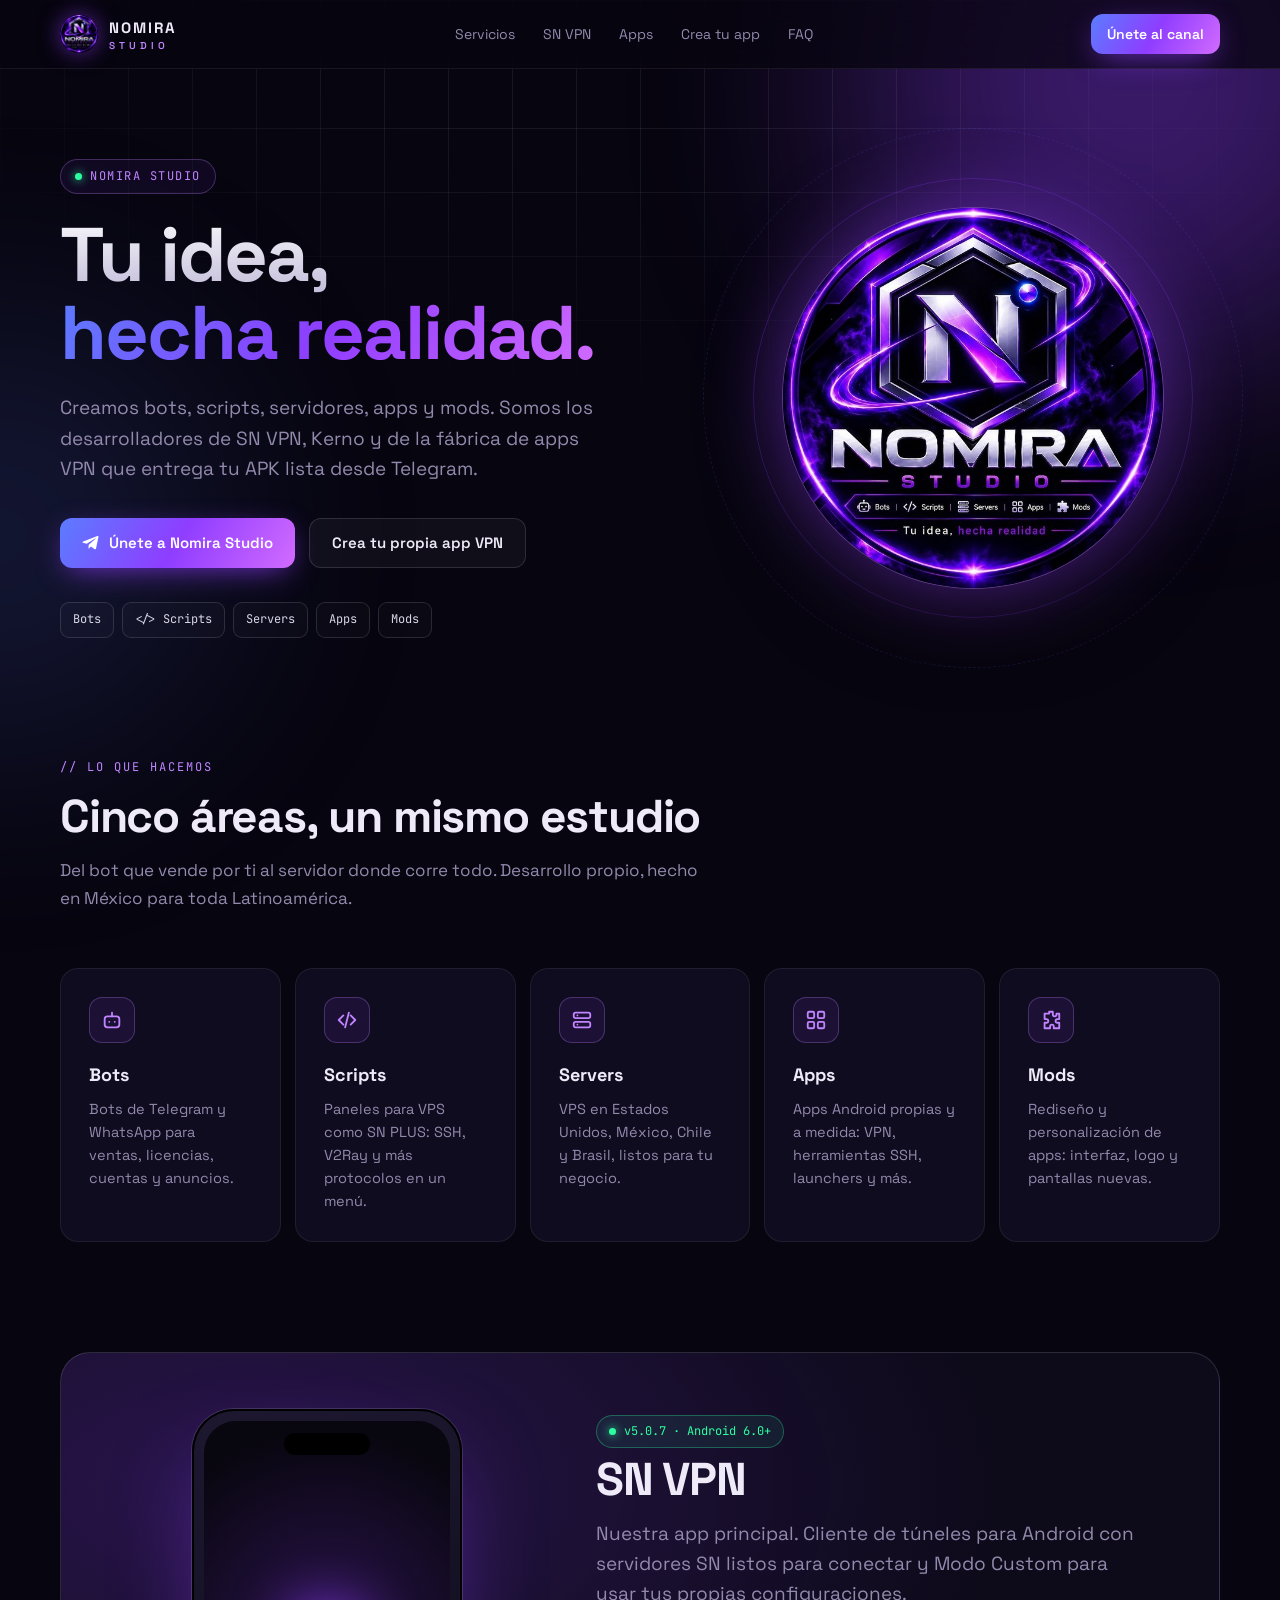
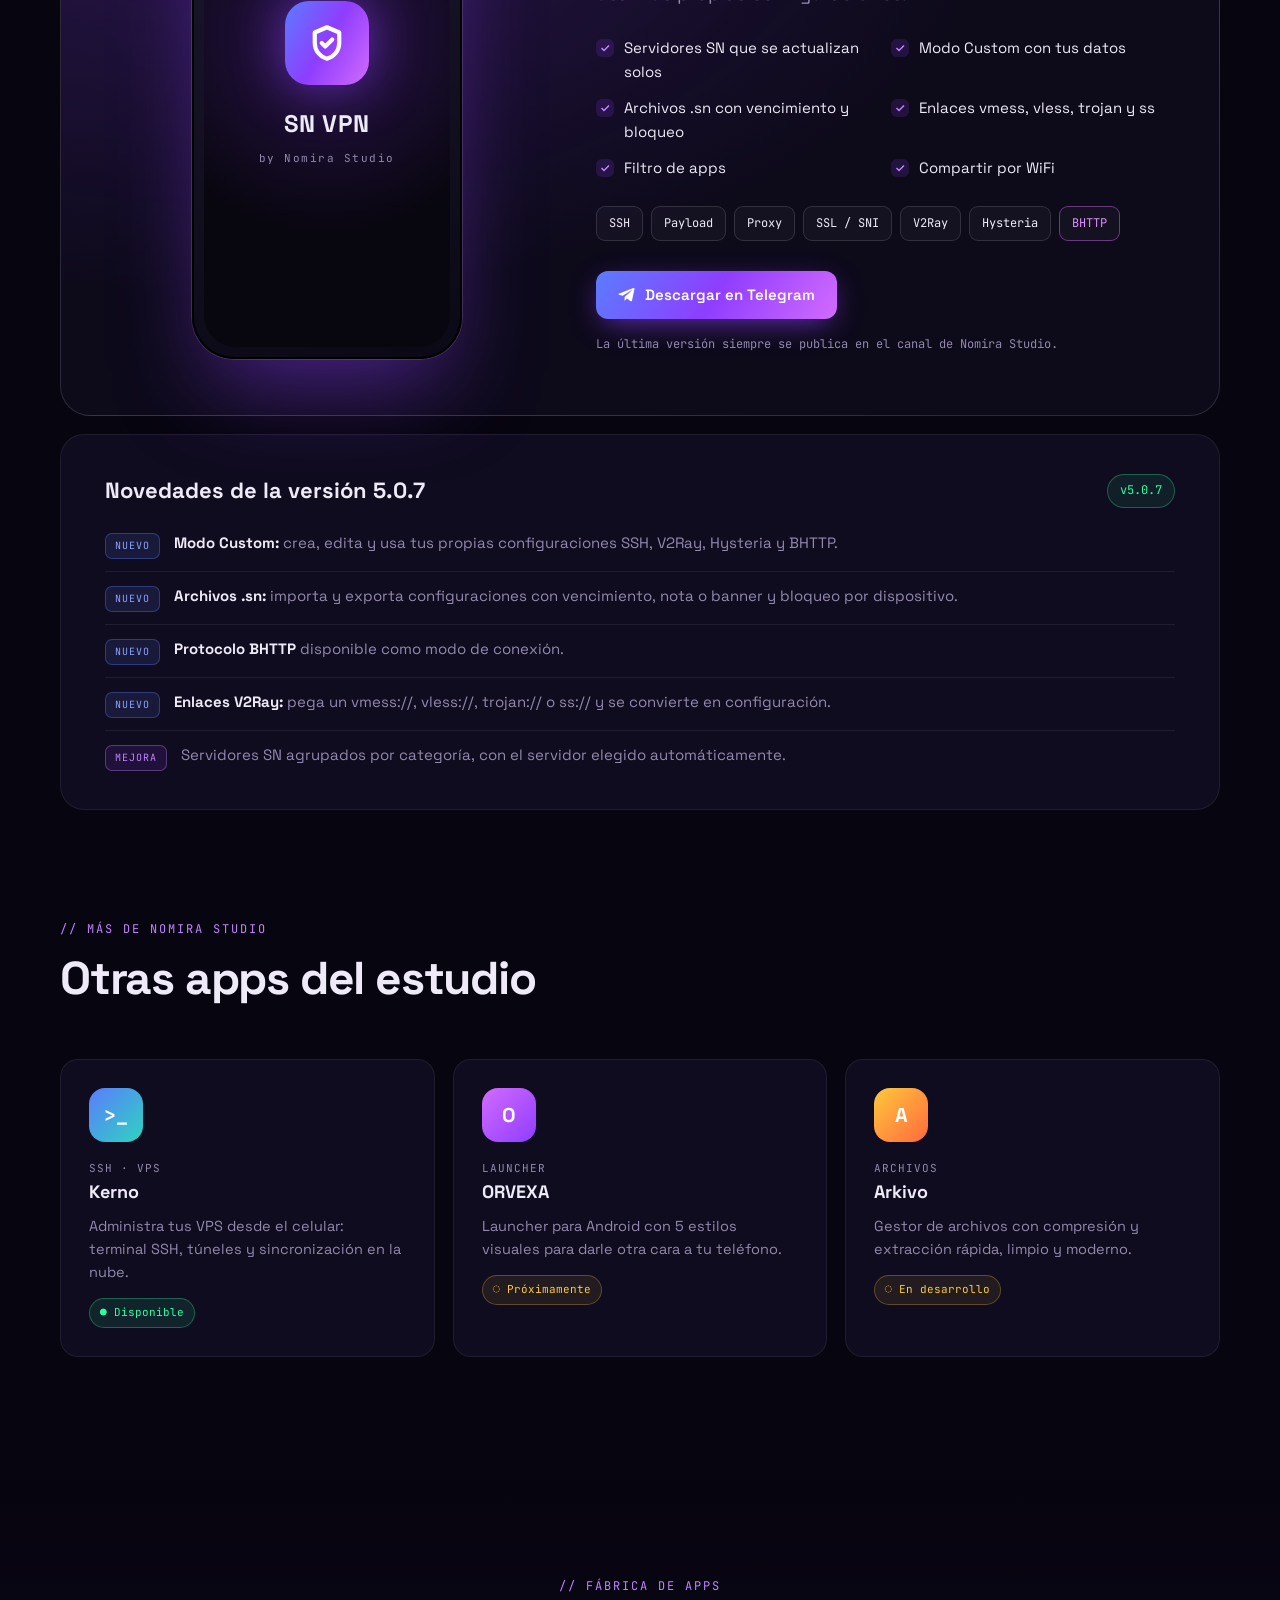
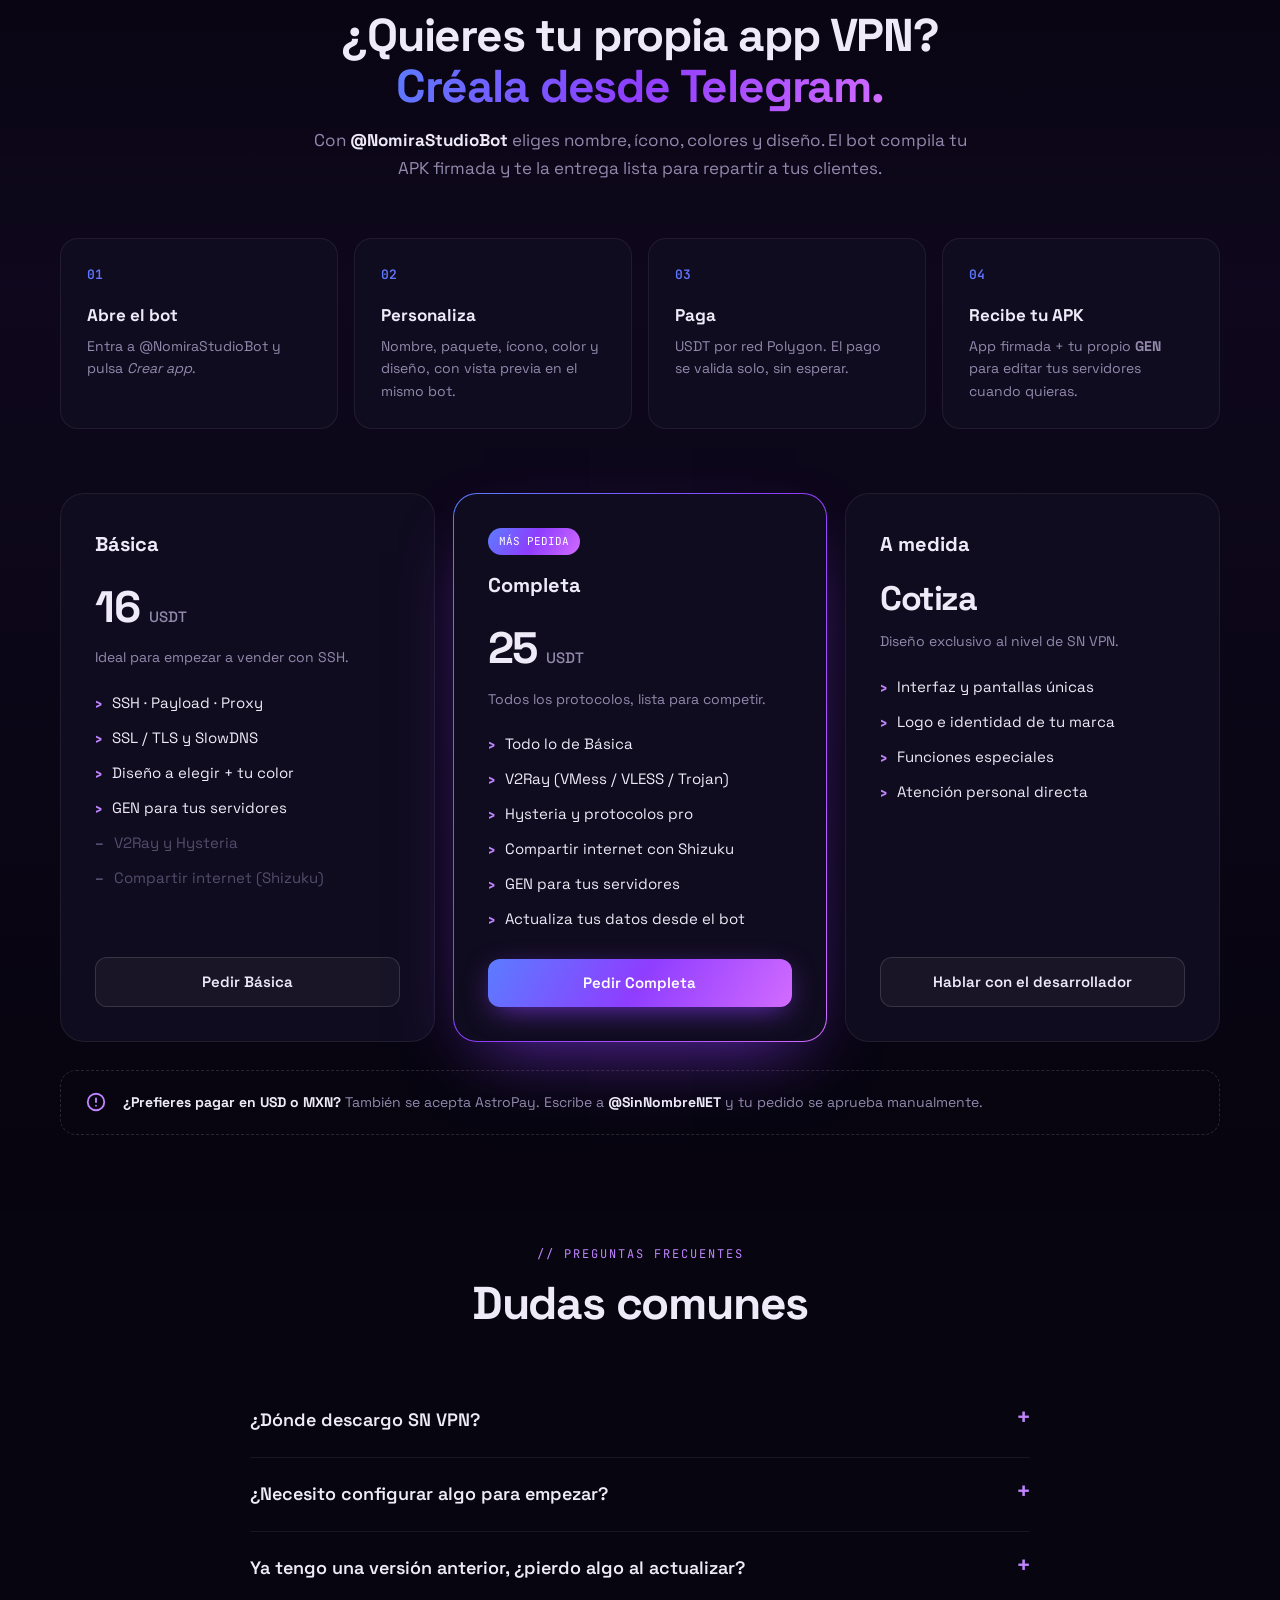
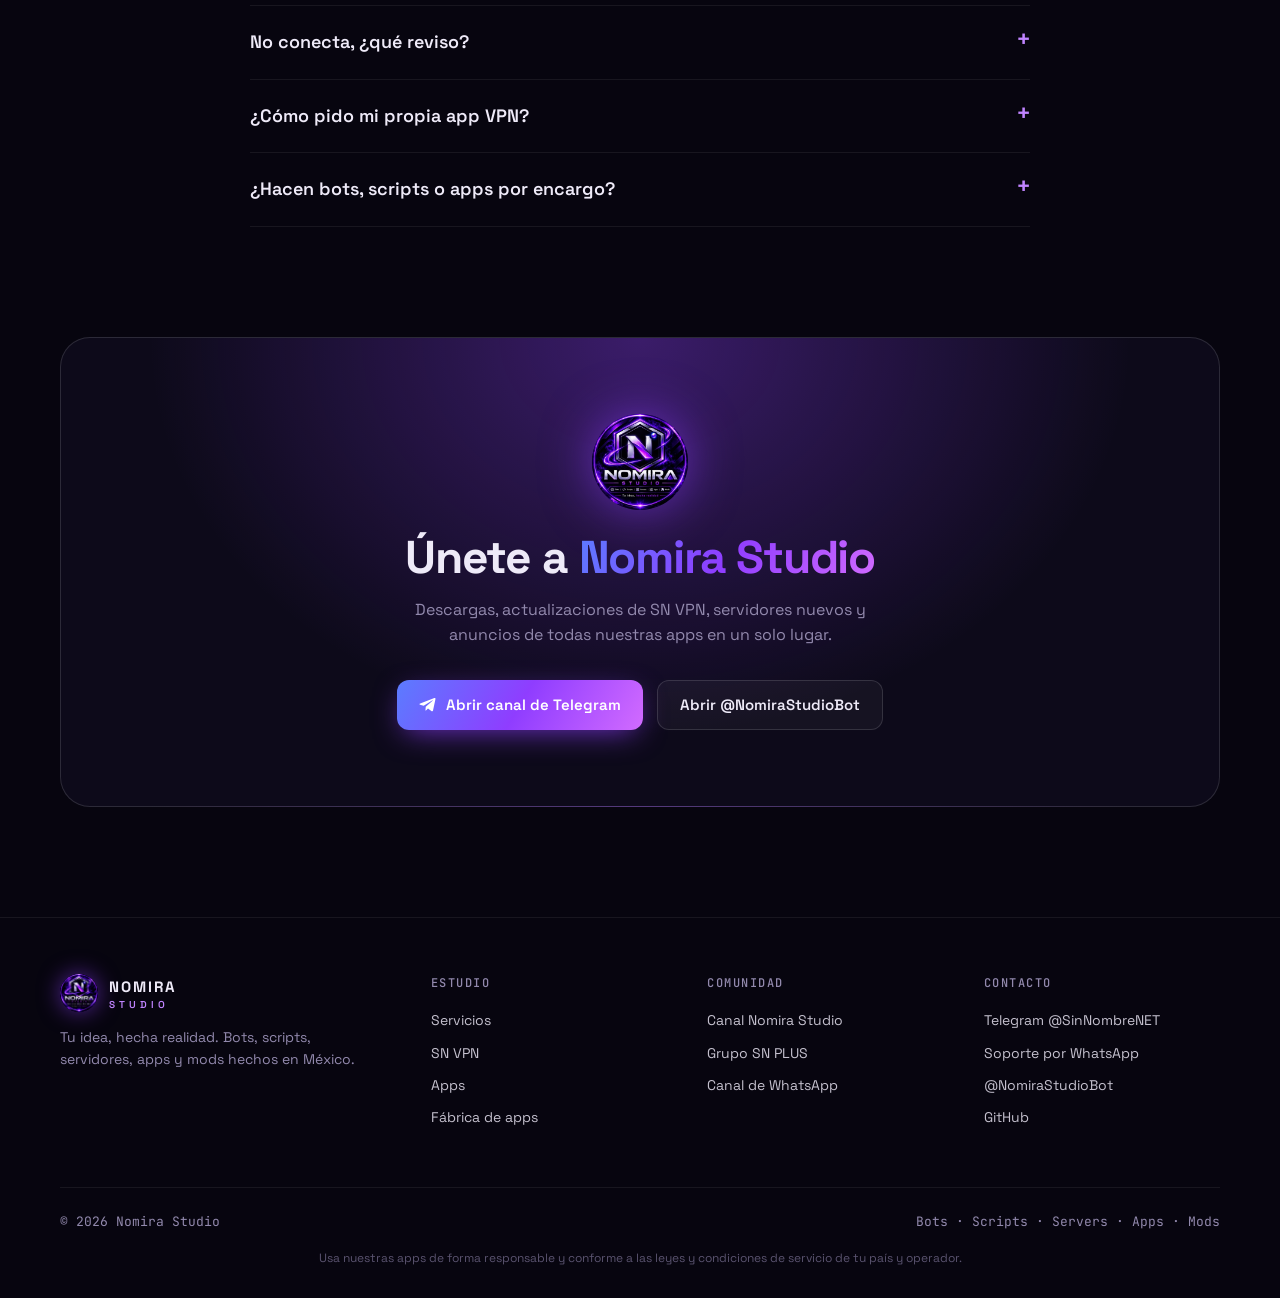
==== commit fa865137: "Página de Nomira Studio con logo; descargas por Telegram" ====
--- a/index.html
+++ b/index.html
@@ -3,379 +3,252 @@
 <head>
 <meta charset="UTF-8">
 <meta name="viewport" content="width=device-width, initial-scale=1.0">
-<title>SN VPN · Nomira Studio</title>
-<meta name="description" content="SN VPN: cliente Android de túneles SSH, V2Ray, Hysteria y BHTTP. Servidores SN listos para usar o tus propias configuraciones con el Modo Custom.">
-<meta name="theme-color" content="#06070c">
-<meta property="og:title" content="SN VPN · Nomira Studio">
-<meta property="og:description" content="Túneles SSH · V2Ray · Hysteria · BHTTP. Servidores SN listos o tus propias configuraciones.">
+<title>Nomira Studio · Tu idea, hecha realidad</title>
+<meta name="description" content="Nomira Studio: bots, scripts, servidores, apps y mods. Creadores de SN VPN, Kerno y la fábrica de apps VPN @NomiraStudioBot.">
+<meta name="theme-color" content="#07050f">
+<meta property="og:title" content="Nomira Studio · Tu idea, hecha realidad">
+<meta property="og:description" content="Bots · Scripts · Servers · Apps · Mods. Creadores de SN VPN y de la fábrica de apps VPN @NomiraStudioBot.">
 <meta property="og:type" content="website">
+<meta property="og:image" content="https://www.sinnombre.xyz/assets/nomira.jpg">
+<link rel="icon" type="image/png" href="assets/favicon.png">
+<link rel="apple-touch-icon" href="assets/icon-180.png">
 <link rel="preconnect" href="https://fonts.googleapis.com">
 <link rel="preconnect" href="https://fonts.gstatic.com" crossorigin>
 <link href="https://fonts.googleapis.com/css2?family=Space+Grotesk:wght@400;500;600;700&family=JetBrains+Mono:wght@400;600&display=swap" rel="stylesheet">
 <style>
 :root{
-  --bg:#06070c;
-  --bg2:#0b0d16;
-  --card:#0e111c;
+  --bg:#07050f;
+  --bg2:#0d0a1a;
+  --card:#100c1f;
   --line:rgba(255,255,255,.07);
-  --line2:rgba(255,255,255,.12);
-  --txt:#e8ecf6;
-  --mut:#8a93a8;
-  --cyan:#22e4ff;
-  --vio:#9b5cff;
-  --pink:#ff3df2;
+  --line2:rgba(255,255,255,.13);
+  --txt:#eeeaf8;
+  --mut:#9289ad;
+  --vio:#8f3dff;
+  --lil:#c084ff;
+  --blu:#5b7cff;
+  --sil:#d9d6e8;
   --ok:#2dffa1;
-  --grad:linear-gradient(120deg,var(--cyan),var(--vio) 55%,var(--pink));
+  --grad:linear-gradient(120deg,#5b7cff,#8f3dff 50%,#d26bff);
+  --silver:linear-gradient(180deg,#ffffff,#bdb6d6);
   --r:18px;
   --mono:'JetBrains Mono',ui-monospace,monospace;
+  --sans:'Space Grotesk',system-ui,sans-serif;
 }
 *{box-sizing:border-box;margin:0;padding:0}
 html{scroll-behavior:smooth}
-body{
-  font-family:'Space Grotesk',system-ui,sans-serif;
-  background:var(--bg);color:var(--txt);
-  line-height:1.6;overflow-x:hidden;
-  -webkit-font-smoothing:antialiased;
-}
+body{font-family:var(--sans);background:var(--bg);color:var(--txt);line-height:1.6;overflow-x:hidden;-webkit-font-smoothing:antialiased}
 a{color:inherit;text-decoration:none}
 img,svg{display:block}
 .wrap{width:min(1160px,92%);margin:0 auto}
 
-/* ---------- fondo ---------- */
-.bg-grid{
-  position:fixed;inset:0;z-index:-2;pointer-events:none;
-  background-image:
-    linear-gradient(var(--line) 1px,transparent 1px),
-    linear-gradient(90deg,var(--line) 1px,transparent 1px);
+/* fondo */
+.bg-grid{position:fixed;inset:0;z-index:-2;pointer-events:none;
+  background-image:linear-gradient(var(--line) 1px,transparent 1px),linear-gradient(90deg,var(--line) 1px,transparent 1px);
   background-size:64px 64px;
   mask-image:radial-gradient(ellipse 80% 60% at 50% 0%,#000 30%,transparent 75%);
-  -webkit-mask-image:radial-gradient(ellipse 80% 60% at 50% 0%,#000 30%,transparent 75%);
-}
-.bg-glow{
-  position:fixed;z-index:-1;pointer-events:none;border-radius:50%;filter:blur(110px);opacity:.35;
-}
-.g1{width:520px;height:520px;background:var(--vio);top:-180px;right:-120px}
-.g2{width:420px;height:420px;background:var(--cyan);top:30%;left:-200px;opacity:.18}
-
-/* ---------- nav ---------- */
-nav{
-  position:sticky;top:0;z-index:50;
-  backdrop-filter:blur(14px);-webkit-backdrop-filter:blur(14px);
-  background:rgba(6,7,12,.72);border-bottom:1px solid var(--line);
-}
-.nav-in{display:flex;align-items:center;justify-content:space-between;height:66px}
-.logo{display:flex;align-items:center;gap:10px;font-weight:700;letter-spacing:.3px}
-.logo-mark{
-  width:34px;height:34px;border-radius:10px;display:grid;place-items:center;
-  background:var(--grad);box-shadow:0 0 24px rgba(155,92,255,.45);
-}
-.logo-mark svg{width:18px;height:18px}
-.logo small{display:block;font-size:11px;font-weight:500;color:var(--mut);letter-spacing:1.5px;line-height:1}
+  -webkit-mask-image:radial-gradient(ellipse 80% 60% at 50% 0%,#000 30%,transparent 75%)}
+.bg-glow{position:fixed;z-index:-1;pointer-events:none;border-radius:50%;filter:blur(120px)}
+.g1{width:560px;height:560px;background:var(--vio);top:-200px;right:-140px;opacity:.38}
+.g2{width:440px;height:440px;background:var(--blu);top:35%;left:-220px;opacity:.16}
+
+/* nav */
+nav{position:sticky;top:0;z-index:50;backdrop-filter:blur(14px);-webkit-backdrop-filter:blur(14px);background:rgba(7,5,15,.75);border-bottom:1px solid var(--line)}
+.nav-in{display:flex;align-items:center;justify-content:space-between;height:68px}
+.brand{display:flex;align-items:center;gap:11px;font-weight:700;letter-spacing:2px;font-size:15px}
+.brand img{width:38px;height:38px;border-radius:50%;box-shadow:0 0 22px rgba(143,61,255,.55)}
+.brand small{display:block;font-size:10px;letter-spacing:4px;color:var(--lil);font-weight:600;line-height:1.2}
 .nav-links{display:flex;gap:28px;font-size:14px;color:var(--mut)}
 .nav-links a{transition:color .2s}
 .nav-links a:hover{color:var(--txt)}
-.btn{
-  display:inline-flex;align-items:center;gap:9px;
-  padding:12px 22px;border-radius:12px;font-weight:600;font-size:15px;
-  transition:transform .2s,box-shadow .2s,background .2s;cursor:pointer;border:0;
-}
-.btn svg{width:18px;height:18px}
-.btn-main{background:var(--grad);color:#fff;box-shadow:0 8px 30px -8px rgba(155,92,255,.7)}
-.btn-main:hover{transform:translateY(-2px);box-shadow:0 12px 40px -8px rgba(34,228,255,.6)}
+.btn{display:inline-flex;align-items:center;gap:9px;padding:12px 22px;border-radius:12px;font-weight:600;font-size:15px;transition:transform .2s,box-shadow .2s,background .2s;cursor:pointer;border:0;font-family:inherit}
+.btn svg{width:18px;height:18px;flex:none}
+.btn-main{background:var(--grad);color:#fff;box-shadow:0 8px 30px -8px rgba(143,61,255,.8)}
+.btn-main:hover{transform:translateY(-2px);box-shadow:0 12px 40px -8px rgba(210,107,255,.7)}
 .btn-ghost{background:rgba(255,255,255,.04);border:1px solid var(--line2);color:var(--txt)}
 .btn-ghost:hover{background:rgba(255,255,255,.08)}
 .btn-sm{padding:9px 16px;font-size:14px}
 .menu-btn{display:none;background:none;border:0;color:var(--txt);cursor:pointer}
 .menu-btn svg{width:26px;height:26px}
 
-/* ---------- hero ---------- */
-.hero{padding:90px 0 70px;overflow:hidden}
+/* hero */
+.hero{padding:90px 0 80px;overflow:hidden}
 .hero-in{display:grid;grid-template-columns:1.1fr .9fr;gap:60px;align-items:center}
-.tag{
-  display:inline-flex;align-items:center;gap:8px;
-  font-family:var(--mono);font-size:12px;letter-spacing:1px;color:var(--cyan);
-  padding:7px 14px;border:1px solid rgba(34,228,255,.25);border-radius:99px;
-  background:rgba(34,228,255,.06);margin-bottom:22px;
-}
+.tag{display:inline-flex;align-items:center;gap:8px;font-family:var(--mono);font-size:12px;letter-spacing:1.5px;color:var(--lil);padding:7px 14px;border:1px solid rgba(192,132,255,.28);border-radius:99px;background:rgba(143,61,255,.08);margin-bottom:22px}
 .dot{width:7px;height:7px;border-radius:50%;background:var(--ok);box-shadow:0 0 10px var(--ok);animation:pulse 2s infinite}
 @keyframes pulse{50%{opacity:.35}}
-h1{font-size:clamp(40px,6vw,72px);line-height:1.02;letter-spacing:-2px;font-weight:700}
+h1{font-size:clamp(42px,6.2vw,76px);line-height:1.02;letter-spacing:-2px;font-weight:700}
 .grad{background:var(--grad);-webkit-background-clip:text;background-clip:text;color:transparent}
+.silver{background:var(--silver);-webkit-background-clip:text;background-clip:text;color:transparent}
 .lead{font-size:clamp(16px,1.6vw,19px);color:var(--mut);margin:22px 0 34px;max-width:540px}
 .cta{display:flex;gap:14px;flex-wrap:wrap}
-.term{
-  margin-top:38px;font-family:var(--mono);font-size:13px;color:var(--mut);
-  display:flex;align-items:center;gap:10px;
-}
-.term b{color:var(--cyan);font-weight:600}
-.caret{display:inline-block;width:8px;height:15px;background:var(--cyan);animation:blink 1s steps(1) infinite;vertical-align:-2px}
-@keyframes blink{50%{opacity:0}}
-
-/* ---------- teléfono ---------- */
-.phone-zone{position:relative;display:flex;justify-content:center}
-.ring{
-  position:absolute;width:380px;height:380px;border-radius:50%;
-  border:1px solid rgba(155,92,255,.25);top:50%;left:50%;transform:translate(-50%,-50%);
-}
-.ring.r2{width:500px;height:500px;border-color:rgba(34,228,255,.12)}
-.phone{
-  position:relative;width:290px;height:590px;border-radius:44px;padding:12px;
-  background:linear-gradient(160deg,#1b1f2e,#0a0c14);
-  box-shadow:0 0 0 1px var(--line2),0 40px 90px -20px rgba(155,92,255,.45),inset 0 0 0 2px #000;
-  animation:float 6s ease-in-out infinite;
-}
+.services-mini{display:flex;flex-wrap:wrap;gap:8px;margin-top:34px}
+.services-mini span{font-family:var(--mono);font-size:12px;color:var(--sil);padding:7px 12px;border-radius:9px;border:1px solid var(--line2);background:rgba(255,255,255,.02)}
+
+.logo-zone{position:relative;display:flex;justify-content:center;align-items:center;min-height:460px}
+.orbit{position:absolute;top:50%;left:50%;border-radius:50%;transform:translate(-50%,-50%);border:1px solid rgba(143,61,255,.25)}
+.o1{width:440px;height:440px}
+.o2{width:540px;height:540px;border-color:rgba(91,124,255,.14);border-style:dashed;animation:spin 60s linear infinite}
+@keyframes spin{to{transform:translate(-50%,-50%) rotate(360deg)}}
+.logo-big{position:relative;width:380px;height:380px;border-radius:50%;overflow:hidden;
+  box-shadow:0 0 0 1px rgba(192,132,255,.35),0 0 80px rgba(143,61,255,.55),0 40px 100px -30px #000;
+  animation:float 6s ease-in-out infinite}
+.logo-big img{width:100%;height:100%;object-fit:cover}
 @keyframes float{50%{transform:translateY(-12px)}}
-.screen{
-  width:100%;height:100%;border-radius:34px;overflow:hidden;position:relative;
-  background:radial-gradient(circle at 50% 38%,rgba(155,92,255,.22),transparent 60%),#070810;
-  padding:44px 20px 20px;display:flex;flex-direction:column;
-}
-.notch{position:absolute;top:12px;left:50%;transform:translateX(-50%);width:90px;height:24px;border-radius:20px;background:#000}
-.app-top{display:flex;justify-content:space-between;align-items:center;font-size:13px}
-.app-top strong{font-size:16px;letter-spacing:.5px}
-.chip{font-family:var(--mono);font-size:10px;padding:4px 9px;border-radius:99px;background:rgba(45,255,161,.1);color:var(--ok);border:1px solid rgba(45,255,161,.3)}
-.power{
-  margin:46px auto 18px;width:150px;height:150px;border-radius:50%;position:relative;
-  display:grid;place-items:center;
-  background:radial-gradient(circle,#141828 55%,transparent 56%);
-}
-.power::before{
-  content:"";position:absolute;inset:0;border-radius:50%;padding:3px;
-  background:conic-gradient(var(--cyan),var(--vio),var(--pink),var(--cyan));
-  -webkit-mask:linear-gradient(#000 0 0) content-box,linear-gradient(#000 0 0);
-  -webkit-mask-composite:xor;mask-composite:exclude;
-  animation:spin 4s linear infinite;
-}
-.power::after{content:"";position:absolute;inset:-14px;border-radius:50%;box-shadow:0 0 60px rgba(34,228,255,.35)}
-@keyframes spin{to{transform:rotate(360deg)}}
-.power svg{width:46px;height:46px;color:var(--cyan);filter:drop-shadow(0 0 10px var(--cyan))}
-.timer{text-align:center;font-family:var(--mono);font-size:22px;letter-spacing:2px}
-.timer small{display:block;font-family:'Space Grotesk',system-ui,sans-serif;font-size:12px;color:var(--ok);letter-spacing:.5px}
-.srv{
-  margin-top:auto;padding:13px 14px;border-radius:14px;background:rgba(255,255,255,.04);
-  border:1px solid var(--line2);display:flex;align-items:center;gap:11px;font-size:13px
-}
-.flag{width:28px;height:20px;border-radius:4px;background:linear-gradient(90deg,#006847 33%,#fff 33% 66%,#ce1126 66%)}
-.srv span{color:var(--mut);font-size:11px;display:block;font-family:var(--mono)}
-.srv .arr{margin-left:auto;color:var(--mut)}
-.speeds{display:grid;grid-template-columns:1fr 1fr;gap:10px;margin-top:10px}
-.speeds div{padding:10px 12px;border-radius:12px;background:rgba(255,255,255,.03);border:1px solid var(--line);font-family:var(--mono);font-size:13px}
-.speeds small{display:block;font-family:'Space Grotesk',system-ui,sans-serif;color:var(--mut);font-size:10px;letter-spacing:1px}
-.float-card{
-  position:absolute;padding:11px 15px;border-radius:14px;font-size:12px;
-  background:rgba(14,17,28,.88);border:1px solid var(--line2);backdrop-filter:blur(10px);
-  display:flex;align-items:center;gap:9px;box-shadow:0 20px 40px -15px #000;
-}
-.float-card i{width:8px;height:8px;border-radius:50%;background:var(--cyan);box-shadow:0 0 8px var(--cyan)}
-.fc1{top:90px;left:-10px}
-.fc2{bottom:120px;right:-20px}
-.fc2 i{background:var(--pink);box-shadow:0 0 8px var(--pink)}
-
-.shot{position:absolute;inset:0;width:100%;height:100%;object-fit:cover;z-index:2;border-radius:34px}
+
+/* servicios */
+section{padding:110px 0}
+.sec-head{max-width:660px;margin-bottom:56px}
+.sec-head.center{margin:0 auto 56px;text-align:center}
+.eyebrow{font-family:var(--mono);font-size:12px;letter-spacing:2px;color:var(--lil);text-transform:uppercase;margin-bottom:14px}
+h2{font-size:clamp(30px,4vw,46px);line-height:1.1;letter-spacing:-1.2px}
+.sec-head p{color:var(--mut);margin-top:16px;font-size:17px}
+
+.svc{display:grid;grid-template-columns:repeat(5,1fr);gap:14px}
+.card{position:relative;padding:28px;border-radius:var(--r);background:var(--card);border:1px solid var(--line);transition:border-color .3s,transform .3s;overflow:hidden}
+.card::before{content:"";position:absolute;inset:0;opacity:0;transition:opacity .4s;pointer-events:none;
+  background:radial-gradient(380px circle at var(--mx,50%) var(--my,0%),rgba(143,61,255,.16),transparent 50%)}
+.card:hover{border-color:rgba(192,132,255,.3);transform:translateY(-4px)}
+.card:hover::before{opacity:1}
+.ico{width:46px;height:46px;border-radius:13px;display:grid;place-items:center;margin-bottom:18px;background:rgba(143,61,255,.1);border:1px solid rgba(192,132,255,.28);color:var(--lil)}
+.ico svg{width:22px;height:22px}
+.card h3{font-size:18px;margin-bottom:8px}
+.card p{color:var(--mut);font-size:14.5px}
+
+/* SN VPN destacado */
+.feat{display:grid;grid-template-columns:.85fr 1.15fr;gap:60px;align-items:center;padding:56px;border-radius:30px;border:1px solid var(--line2);
+  background:radial-gradient(ellipse at 15% 20%,rgba(143,61,255,.22),transparent 55%),var(--bg2)}
+.phone{position:relative;width:270px;height:550px;margin:0 auto;border-radius:42px;padding:12px;
+  background:linear-gradient(160deg,#1d1830,#0b0915);box-shadow:0 0 0 1px var(--line2),0 40px 90px -20px rgba(143,61,255,.5),inset 0 0 0 2px #000}
+.screen{width:100%;height:100%;border-radius:32px;overflow:hidden;position:relative;display:flex;
+  background:radial-gradient(circle at 50% 40%,rgba(143,61,255,.25),transparent 60%),#08060f}
+.notch{position:absolute;top:12px;left:50%;transform:translateX(-50%);width:86px;height:22px;border-radius:20px;background:#000;z-index:3}
+.shot{position:absolute;inset:0;width:100%;height:100%;object-fit:cover;z-index:2}
 .splash{margin:auto;text-align:center;display:flex;flex-direction:column;align-items:center;gap:6px}
-.logo-mark.big{width:84px;height:84px;border-radius:24px;margin-bottom:14px;box-shadow:0 0 50px rgba(155,92,255,.6)}
-.logo-mark.big svg{width:42px;height:42px}
+.sn-mark{width:84px;height:84px;border-radius:24px;display:grid;place-items:center;margin-bottom:14px;background:var(--grad);box-shadow:0 0 50px rgba(143,61,255,.6)}
+.sn-mark svg{width:42px;height:42px}
 .splash strong{font-size:24px;letter-spacing:.5px}
 .splash small{font-family:var(--mono);font-size:11px;color:var(--mut);letter-spacing:1.5px}
-.notch{z-index:3}
-
-/* ---------- stats ---------- */
-.stats{border-top:1px solid var(--line);border-bottom:1px solid var(--line);background:rgba(255,255,255,.015)}
-.stats-in{display:grid;grid-template-columns:repeat(4,1fr)}
-.stat{padding:30px 10px;text-align:center;border-right:1px solid var(--line)}
-.stat:last-child{border-right:0}
-.stat b{display:block;font-size:30px;font-weight:700}
-.stat span{color:var(--mut);font-size:13px}
-
-/* ---------- secciones ---------- */
-section{padding:110px 0}
-.sec-head{max-width:640px;margin-bottom:56px}
-.sec-head.center{margin:0 auto 56px;text-align:center}
-.eyebrow{font-family:var(--mono);font-size:12px;letter-spacing:2px;color:var(--vio);text-transform:uppercase;margin-bottom:14px}
-h2{font-size:clamp(30px,4vw,46px);line-height:1.1;letter-spacing:-1.2px}
-.sec-head p{color:var(--mut);margin-top:16px;font-size:17px}
-
-/* features */
-.grid3{display:grid;grid-template-columns:repeat(3,1fr);gap:18px}
-.card{
-  position:relative;padding:30px;border-radius:var(--r);background:var(--card);
-  border:1px solid var(--line);transition:border-color .3s,transform .3s;overflow:hidden;
-}
-.card::before{
-  content:"";position:absolute;inset:0;opacity:0;transition:opacity .4s;
-  background:radial-gradient(400px circle at var(--mx,50%) var(--my,0%),rgba(155,92,255,.12),transparent 50%);
-}
-.card:hover{border-color:var(--line2);transform:translateY(-4px)}
-.card:hover::before{opacity:1}
-.ico{
-  width:46px;height:46px;border-radius:13px;display:grid;place-items:center;margin-bottom:20px;
-  background:rgba(34,228,255,.08);border:1px solid rgba(34,228,255,.2);color:var(--cyan);
-}
-.ico svg{width:22px;height:22px}
-.card h3{font-size:19px;margin-bottom:8px}
-.card p{color:var(--mut);font-size:15px}
-
-/* protocolos */
-.proto-box{
-  display:grid;grid-template-columns:1fr 1.2fr;gap:50px;align-items:center;
-  padding:50px;border-radius:26px;background:var(--card);border:1px solid var(--line);
-}
-.pills{display:flex;flex-wrap:wrap;gap:10px}
-.pill{
-  font-family:var(--mono);font-size:13px;padding:10px 16px;border-radius:11px;
-  background:rgba(255,255,255,.03);border:1px solid var(--line2);transition:all .25s;
-}
-.pill:hover{border-color:var(--cyan);color:var(--cyan);box-shadow:0 0 18px rgba(34,228,255,.2)}
-.pill.new{border-color:rgba(255,61,242,.4);color:var(--pink)}
-.pill.new::after{content:" NEW";font-size:9px;vertical-align:super}
-
-/* modos */
-.modes{display:grid;grid-template-columns:1fr 1fr;gap:18px}
-.mode{padding:36px;border-radius:22px;border:1px solid var(--line);background:var(--card);position:relative}
-.mode .num{font-family:var(--mono);font-size:12px;color:var(--mut);letter-spacing:2px}
-.mode h3{font-size:24px;margin:10px 0}
-.mode p{color:var(--mut)}
-.mode ul{list-style:none;margin-top:20px;display:grid;gap:10px}
-.mode li{display:flex;gap:10px;font-size:15px}
-.mode li::before{content:"";flex:none;width:18px;height:18px;margin-top:3px;border-radius:6px;background:rgba(45,255,161,.12) url("data:image/svg+xml,%3Csvg xmlns='http://www.w3.org/2000/svg' viewBox='0 0 24 24' fill='none' stroke='%232dffa1' stroke-width='3'%3E%3Cpath d='M5 12l5 5L20 7'/%3E%3C/svg%3E") center/12px no-repeat}
-.mode.hl{border-color:rgba(155,92,255,.35);background:linear-gradient(180deg,rgba(155,92,255,.08),var(--card) 60%)}
+.feat h2{margin:6px 0 14px}
+.feat .lead{margin:0 0 26px}
+.ver{display:inline-flex;align-items:center;gap:8px;font-family:var(--mono);font-size:12px;padding:6px 12px;border-radius:99px;background:rgba(45,255,161,.08);color:var(--ok);border:1px solid rgba(45,255,161,.3)}
+.checks{list-style:none;display:grid;grid-template-columns:1fr 1fr;gap:12px 22px;margin-bottom:26px}
+.checks li{display:flex;gap:10px;font-size:15px}
+.checks li::before{content:"";flex:none;width:18px;height:18px;margin-top:3px;border-radius:6px;background:rgba(143,61,255,.16) url("data:image/svg+xml,%3Csvg xmlns='http://www.w3.org/2000/svg' viewBox='0 0 24 24' fill='none' stroke='%23c084ff' stroke-width='3'%3E%3Cpath d='M5 12l5 5L20 7'/%3E%3C/svg%3E") center/12px no-repeat}
+.pills{display:flex;flex-wrap:wrap;gap:8px;margin-bottom:30px}
+.pill{font-family:var(--mono);font-size:12px;padding:7px 12px;border-radius:9px;background:rgba(255,255,255,.03);border:1px solid var(--line2);transition:all .25s}
+.pill:hover{border-color:var(--lil);color:var(--lil)}
+.pill.new{border-color:rgba(210,107,255,.45);color:#e08cff}
+.note{font-family:var(--mono);font-size:12px;color:var(--mut);margin-top:16px}
+
+/* novedades */
+.news{margin-top:18px;padding:38px 44px;border-radius:24px;border:1px solid var(--line);background:var(--card)}
+.news-head{display:flex;justify-content:space-between;align-items:center;gap:20px;margin-bottom:22px;flex-wrap:wrap}
+.news-head h3{font-size:22px}
+.log{list-style:none;display:grid;gap:12px}
+.log li{display:flex;gap:14px;align-items:flex-start;font-size:15px;color:var(--mut);padding-bottom:12px;border-bottom:1px solid var(--line)}
+.log li:last-child{border-bottom:0;padding-bottom:0}
+.log b{color:var(--txt)}
+.log .k{flex:none;font-family:var(--mono);font-size:10px;letter-spacing:1px;padding:4px 9px;border-radius:7px;margin-top:2px;background:rgba(91,124,255,.12);color:#8ea3ff;border:1px solid rgba(91,124,255,.35)}
+.log .k.imp{background:rgba(143,61,255,.12);color:var(--lil);border-color:rgba(192,132,255,.35)}
+
+/* otras apps */
+.apps{display:grid;grid-template-columns:repeat(3,1fr);gap:18px;margin-top:18px}
+.app-ico{width:54px;height:54px;border-radius:16px;display:grid;place-items:center;margin-bottom:18px;font-weight:700;font-size:20px;color:#fff}
+.kind{font-family:var(--mono);font-size:11px;color:var(--mut);letter-spacing:1px;text-transform:uppercase}
+.state{font-family:var(--mono);font-size:11px;padding:5px 10px;border-radius:99px;display:inline-block;margin-top:14px}
+.st-on{background:rgba(45,255,161,.1);color:var(--ok);border:1px solid rgba(45,255,161,.3)}
+.st-dev{background:rgba(255,200,60,.08);color:#ffc83c;border:1px solid rgba(255,200,60,.28)}
 
 /* fábrica */
-.factory{background:linear-gradient(180deg,transparent,rgba(155,92,255,.05) 30%,transparent)}
-.steps{display:grid;grid-template-columns:repeat(4,1fr);gap:18px;margin-bottom:70px;counter-reset:s}
+.factory{background:linear-gradient(180deg,transparent,rgba(143,61,255,.06) 30%,transparent)}
+.steps{display:grid;grid-template-columns:repeat(4,1fr);gap:16px;margin-bottom:64px;counter-reset:s}
 .step{padding:26px;border-radius:var(--r);border:1px solid var(--line);background:var(--card);counter-increment:s}
-.step::before{
-  content:"0" counter(s);display:block;font-family:var(--mono);font-size:13px;margin-bottom:16px;
-  background:var(--grad);-webkit-background-clip:text;background-clip:text;color:transparent;font-weight:600;
-}
+.step::before{content:"0" counter(s);display:block;font-family:var(--mono);font-size:13px;margin-bottom:16px;font-weight:600;background:var(--grad);-webkit-background-clip:text;background-clip:text;color:transparent}
 .step h4{font-size:17px;margin-bottom:6px}
 .step p{color:var(--mut);font-size:14px}
 .plans{display:grid;grid-template-columns:repeat(3,1fr);gap:18px;align-items:stretch}
-.plan{
-  padding:34px;border-radius:24px;border:1px solid var(--line);background:var(--card);
-  display:flex;flex-direction:column;
-}
-.plan.pop{
-  border:1px solid transparent;
-  background:linear-gradient(var(--card),var(--card)) padding-box,var(--grad) border-box;
-  box-shadow:0 30px 70px -30px rgba(155,92,255,.6);
-}
-.plan .badge{align-self:flex-start;font-family:var(--mono);font-size:11px;padding:5px 11px;border-radius:99px;background:var(--grad);color:#fff;margin-bottom:14px}
+.plan{padding:34px;border-radius:24px;border:1px solid var(--line);background:var(--card);display:flex;flex-direction:column}
+.plan.pop{border:1px solid transparent;background:linear-gradient(var(--card),var(--card)) padding-box,var(--grad) border-box;box-shadow:0 30px 70px -30px rgba(143,61,255,.7)}
+.badge{align-self:flex-start;font-family:var(--mono);font-size:11px;padding:5px 11px;border-radius:99px;background:var(--grad);color:#fff;margin-bottom:14px}
 .plan h3{font-size:20px}
 .price{font-size:44px;font-weight:700;letter-spacing:-1.5px;margin:12px 0 4px}
 .price small{font-size:15px;color:var(--mut);font-weight:500;letter-spacing:0}
 .plan .desc{color:var(--mut);font-size:14px;margin-bottom:22px}
 .plan ul{list-style:none;display:grid;gap:11px;margin-bottom:28px;font-size:15px}
 .plan li{display:flex;gap:10px}
-.plan li::before{content:"›";color:var(--cyan);font-weight:700}
-.plan li.off{color:#4f566a}
-.plan li.off::before{content:"–";color:#4f566a}
+.plan li::before{content:"›";color:var(--lil);font-weight:700}
+.plan li.off{color:#544c6b}
+.plan li.off::before{content:"–";color:#544c6b}
 .plan .btn{margin-top:auto;justify-content:center}
-.pay-note{
-  margin-top:30px;padding:20px 24px;border-radius:16px;border:1px dashed var(--line2);
-  display:flex;gap:16px;align-items:center;color:var(--mut);font-size:14px;
-}
-.pay-note svg{flex:none;width:22px;height:22px;color:var(--vio)}
+.pay-note{margin-top:28px;padding:20px 24px;border-radius:16px;border:1px dashed var(--line2);display:flex;gap:16px;align-items:center;color:var(--mut);font-size:14px}
+.pay-note svg{flex:none;width:22px;height:22px;color:var(--lil)}
 .pay-note b{color:var(--txt)}
-
-/* ecosistema */
-.eco{display:grid;grid-template-columns:repeat(4,1fr);gap:18px}
-.app{padding:28px;border-radius:var(--r);border:1px solid var(--line);background:var(--card);transition:transform .3s,border-color .3s}
-.app:hover{transform:translateY(-4px);border-color:var(--line2)}
-.app-ico{width:56px;height:56px;border-radius:16px;display:grid;place-items:center;margin-bottom:18px;font-weight:700;font-size:20px;color:#fff}
-.app h3{font-size:18px}
-.app .kind{font-family:var(--mono);font-size:11px;color:var(--mut);letter-spacing:1px;text-transform:uppercase}
-.app p{color:var(--mut);font-size:14px;margin:12px 0 16px}
-.state{font-family:var(--mono);font-size:11px;padding:5px 10px;border-radius:99px;display:inline-block}
-.st-on{background:rgba(45,255,161,.1);color:var(--ok);border:1px solid rgba(45,255,161,.3)}
-.st-dev{background:rgba(255,200,60,.08);color:#ffc83c;border:1px solid rgba(255,200,60,.28)}
 
 /* faq */
 .faq{max-width:780px;margin:0 auto}
 details{border-bottom:1px solid var(--line);padding:22px 0}
 summary{cursor:pointer;list-style:none;font-size:18px;font-weight:600;display:flex;justify-content:space-between;gap:20px}
 summary::-webkit-details-marker{display:none}
-summary::after{content:"+";font-family:var(--mono);color:var(--cyan);font-size:22px;line-height:1;transition:transform .3s}
+summary::after{content:"+";font-family:var(--mono);color:var(--lil);font-size:22px;line-height:1;transition:transform .3s}
 details[open] summary::after{transform:rotate(45deg)}
 details p{color:var(--mut);margin-top:12px;padding-right:30px}
 
 /* cta final */
-.final{
-  position:relative;overflow:hidden;text-align:center;padding:80px 30px;border-radius:30px;
-  border:1px solid var(--line2);
-  background:radial-gradient(ellipse at 50% 0%,rgba(155,92,255,.3),transparent 60%),var(--bg2);
-}
-.final h2{margin-bottom:16px}
-.final p{color:var(--mut);margin:0 auto 34px;max-width:520px}
+.final{position:relative;overflow:hidden;text-align:center;padding:76px 30px;border-radius:30px;border:1px solid var(--line2);
+  background:radial-gradient(ellipse at 50% 0%,rgba(143,61,255,.35),transparent 60%),var(--bg2)}
+.final img{width:96px;height:96px;border-radius:50%;margin:0 auto 22px;box-shadow:0 0 50px rgba(143,61,255,.6)}
+.final h2{margin-bottom:14px}
+.final p{color:var(--mut);margin:0 auto 32px;max-width:520px}
 .final .cta{justify-content:center}
 
 /* footer */
-footer{border-top:1px solid var(--line);padding:56px 0 34px;margin-top:110px}
+footer{border-top:1px solid var(--line);padding:56px 0 30px;margin-top:110px}
 .foot{display:grid;grid-template-columns:1.4fr 1fr 1fr 1fr;gap:40px}
 .foot p{color:var(--mut);font-size:14px;margin-top:14px;max-width:300px}
-.foot h5{font-size:13px;font-family:var(--mono);letter-spacing:1.5px;color:var(--mut);text-transform:uppercase;margin-bottom:16px;font-weight:500}
-.foot a{display:block;font-size:14px;color:var(--txt);opacity:.8;margin-bottom:10px;transition:opacity .2s}
-.foot a:hover{opacity:1;color:var(--cyan)}
-.copy{margin-top:50px;padding-top:24px;border-top:1px solid var(--line);display:flex;justify-content:space-between;flex-wrap:wrap;gap:10px;font-size:13px;color:var(--mut);font-family:var(--mono)}
-
-.req{font-family:var(--mono);font-size:12px;color:var(--mut);margin-top:18px}
-.tools{display:flex;flex-wrap:wrap;gap:10px;margin-top:22px}
-.tools span{font-size:13px;padding:8px 14px;border-radius:99px;border:1px solid var(--line2);color:var(--mut);background:rgba(255,255,255,.02)}
-.news{padding:44px;border-radius:26px;border:1px solid var(--line);background:var(--card)}
-.news-head{display:flex;justify-content:space-between;align-items:flex-end;gap:20px;margin-bottom:28px;flex-wrap:wrap}
-.chip.big{font-size:13px;padding:7px 14px}
-.log{list-style:none;display:grid;gap:14px}
-.log li{display:flex;gap:14px;align-items:flex-start;font-size:15px;color:var(--mut);padding-bottom:14px;border-bottom:1px solid var(--line)}
-.log li:last-child{border-bottom:0;padding-bottom:0}
-.log b{color:var(--txt)}
-.log .k{flex:none;font-family:var(--mono);font-size:10px;letter-spacing:1px;padding:4px 9px;border-radius:7px;margin-top:2px;background:rgba(34,228,255,.1);color:var(--cyan);border:1px solid rgba(34,228,255,.3)}
-.log .k.imp{background:rgba(155,92,255,.1);color:var(--vio);border-color:rgba(155,92,255,.35)}
-.legal{margin-top:18px;font-size:12px;color:#5b6378;text-align:center}
-@media (max-width:720px){.news{padding:28px 22px}.hero-txt .req{text-align:center}}
+.foot h5{font-size:12px;font-family:var(--mono);letter-spacing:1.5px;color:var(--mut);text-transform:uppercase;margin-bottom:16px;font-weight:500}
+.foot a:not(.brand){display:block;font-size:14px;opacity:.82;margin-bottom:10px;transition:opacity .2s,color .2s}
+.foot a:not(.brand):hover{opacity:1;color:var(--lil)}
+.copy{margin-top:48px;padding-top:24px;border-top:1px solid var(--line);display:flex;justify-content:space-between;flex-wrap:wrap;gap:10px;font-size:13px;color:var(--mut);font-family:var(--mono)}
+.legal{margin-top:16px;font-size:12px;color:#5a536f;text-align:center}
 
 /* reveal */
 .rv{opacity:0;transform:translateY(26px);transition:opacity .8s ease,transform .8s ease}
 .rv.in{opacity:1;transform:none}
 
-/* ---------- responsive ---------- */
-@media (max-width:980px){
-  .hero-in,.proto-box{grid-template-columns:1fr}
-  .hero{padding-top:60px}
+/* responsive */
+@media (max-width:1020px){
+  .hero-in,.feat{grid-template-columns:1fr}
   .hero-txt{text-align:center}
   .lead{margin-left:auto;margin-right:auto}
-  .cta,.term{justify-content:center}
-  .phone-zone{margin-top:30px}
-  .grid3,.plans{grid-template-columns:1fr 1fr}
-  .eco,.steps{grid-template-columns:1fr 1fr}
+  .cta,.services-mini{justify-content:center}
+  .svc{grid-template-columns:repeat(3,1fr)}
+  .apps,.plans{grid-template-columns:1fr 1fr}
+  .steps{grid-template-columns:1fr 1fr}
   .foot{grid-template-columns:1fr 1fr}
-  .proto-box{padding:34px}
+  .feat{padding:40px 30px}
 }
 @media (max-width:720px){
-  .nav-links,.nav .btn-sm{display:none}
+  .nav-links,nav .btn-sm{display:none}
   .menu-btn{display:block}
-  .nav-links.open{
-    display:flex;flex-direction:column;position:absolute;top:66px;left:0;right:0;
-    background:rgba(6,7,12,.97);padding:20px 4%;gap:18px;border-bottom:1px solid var(--line);
-  }
+  .nav-links.open{display:flex;flex-direction:column;position:absolute;top:68px;left:0;right:0;background:rgba(7,5,15,.97);padding:20px 4%;gap:18px;border-bottom:1px solid var(--line)}
   section{padding:80px 0}
-  .grid3,.plans,.eco,.steps,.modes{grid-template-columns:1fr}
-  .stats-in{grid-template-columns:1fr 1fr}
-  .stat:nth-child(2){border-right:0}
-  .stat:nth-child(-n+2){border-bottom:1px solid var(--line)}
-  .phone{width:260px;height:530px}
-  .ring{width:320px;height:320px}.ring.r2{width:400px;height:400px}
-  .fc1{left:0;top:96px}.fc2{right:0;top:auto;bottom:-18px}
-  .screen{padding:44px 16px 16px}
-  .speeds div{font-size:12px;padding:9px 10px}
-  .power{width:130px;height:130px;margin-top:36px}
+  .hero{padding-top:56px}
+  .logo-zone{min-height:340px}
+  .logo-big{width:270px;height:270px}
+  .o1{width:320px;height:320px}.o2{width:390px;height:390px}
+  .svc{grid-template-columns:1fr 1fr}
+  .svc .card:last-child{grid-column:1/-1}
+  .svc .card{padding:22px 18px}
+  .apps,.plans,.steps,.checks{grid-template-columns:1fr}
+  .phone{width:250px;height:510px}
+  .feat{padding:30px 20px;border-radius:24px}
+  .news{padding:28px 22px}
   .foot{grid-template-columns:1fr}
   .pay-note{flex-direction:column;align-items:flex-start}
-  .final{padding:60px 22px}
+  .final{padding:56px 22px}
 }
-@media (prefers-reduced-motion:reduce){
-  *{animation:none!important;transition:none!important}
-  .rv{opacity:1;transform:none}
-}
+@media (prefers-reduced-motion:reduce){*{animation:none!important;transition:none!important}.rv{opacity:1;transform:none}}
 </style>
 </head>
 <body>
@@ -385,22 +258,20 @@
 <div class="bg-glow g2"></div>
 
 <!-- ================= NAV ================= -->
-<nav class="nav">
+<nav>
   <div class="wrap nav-in">
-    <a href="#" class="logo">
-      <span class="logo-mark">
-        <svg viewBox="0 0 24 24" fill="none" stroke="#fff" stroke-width="2.4" stroke-linecap="round" stroke-linejoin="round"><path d="M12 3l7 3v6c0 4.5-3 7.8-7 9-4-1.2-7-4.5-7-9V6l7-3z"/><path d="M9 12l2 2 4-4"/></svg>
-      </span>
-      <span>SN VPN<small>NOMIRA STUDIO</small></span>
+    <a href="#" class="brand">
+      <img src="assets/nomira.jpg" alt="Nomira Studio">
+      <span>NOMIRA<small>STUDIO</small></span>
     </a>
     <div class="nav-links" id="navLinks">
-      <a href="#funciones">Funciones</a>
-      <a href="#protocolos">Protocolos</a>
-      <a href="#fabrica">Tu propia app</a>
-      <a href="#ecosistema">Nomira Studio</a>
+      <a href="#servicios">Servicios</a>
+      <a href="#snvpn">SN VPN</a>
+      <a href="#apps">Apps</a>
+      <a href="#fabrica">Crea tu app</a>
       <a href="#faq">FAQ</a>
     </div>
-    <a href="https://github.com/SINNOMBRE22/snvpn/releases/latest/download/SN-VPN.apk" class="btn btn-main btn-sm">Descargar</a>
+    <a href="https://t.me/NomiraStudio" target="_blank" rel="noopener" class="btn btn-main btn-sm">Únete al canal</a>
     <button class="menu-btn" id="menuBtn" aria-label="Menú">
       <svg viewBox="0 0 24 24" fill="none" stroke="currentColor" stroke-width="2" stroke-linecap="round"><path d="M4 7h16M4 12h16M4 17h16"/></svg>
     </button>
@@ -411,160 +282,107 @@
 <header class="hero">
   <div class="wrap hero-in">
     <div class="hero-txt">
-      <span class="tag"><span class="dot"></span><span class="js-ver">V5.0.7</span> · DISPONIBLE PARA ANDROID</span>
-      <h1>Conéctate sin<br>límites con <span class="grad">SN VPN</span></h1>
-      <p class="lead">Cliente de túneles para Android: SSH, V2Ray, Hysteria y BHTTP en una sola app. Usa los servidores SN listos para conectar o crea tus propias configuraciones con el Modo Custom.</p>
+      <span class="tag"><span class="dot"></span>NOMIRA STUDIO</span>
+      <h1><span class="silver">Tu idea,</span><br><span class="grad">hecha realidad.</span></h1>
+      <p class="lead">Creamos bots, scripts, servidores, apps y mods. Somos los desarrolladores de SN VPN, Kerno y de la fábrica de apps VPN que entrega tu APK lista desde Telegram.</p>
       <div class="cta">
-        <a href="https://github.com/SINNOMBRE22/snvpn/releases/latest/download/SN-VPN.apk" class="btn btn-main">
-          <svg viewBox="0 0 24 24" fill="none" stroke="currentColor" stroke-width="2.2" stroke-linecap="round" stroke-linejoin="round"><path d="M12 4v12m0 0l-5-5m5 5l5-5M5 20h14"/></svg>
-          Descargar APK <span class="js-ver">v5.0.7</span>
+        <a href="https://t.me/NomiraStudio" target="_blank" rel="noopener" class="btn btn-main">
+          <svg viewBox="0 0 24 24" fill="currentColor"><path d="M21.9 4.3l-3.2 15.1c-.2 1.1-.9 1.3-1.8.8l-4.9-3.6-2.4 2.3c-.3.3-.5.5-1 .5l.4-5 9.1-8.2c.4-.4-.1-.6-.6-.2L6.2 13 1.4 11.5c-1-.3-1.1-1 .2-1.5L20.5 2.8c.9-.3 1.7.2 1.4 1.5z"/></svg>
+          Únete a Nomira Studio
         </a>
         <a href="#fabrica" class="btn btn-ghost">Crea tu propia app VPN</a>
       </div>
-      <p class="req">Android 6.0+ · arm64-v8a · armeabi-v7a<span class="js-size"></span></p>
-      <div class="term"><b>~$</b> <span id="typed"></span><span class="caret"></span></div>
-    </div>
-
-    <div class="phone-zone">
-      <div class="ring r2"></div><div class="ring"></div>
+      <div class="services-mini">
+        <span>Bots</span><span>&lt;/&gt; Scripts</span><span>Servers</span><span>Apps</span><span>Mods</span>
+      </div>
+    </div>
+    <div class="logo-zone">
+      <div class="orbit o2"></div><div class="orbit o1"></div>
+      <div class="logo-big"><img src="assets/nomira.jpg" alt="Logo de Nomira Studio"></div>
+    </div>
+  </div>
+</header>
+
+<!-- ================= SERVICIOS ================= -->
+<section id="servicios" style="padding-top:40px">
+  <div class="wrap">
+    <div class="sec-head rv">
+      <div class="eyebrow">// Lo que hacemos</div>
+      <h2>Cinco áreas, un mismo estudio</h2>
+      <p>Del bot que vende por ti al servidor donde corre todo. Desarrollo propio, hecho en México para toda Latinoamérica.</p>
+    </div>
+    <div class="svc">
+      <div class="card rv">
+        <div class="ico"><svg viewBox="0 0 24 24" fill="none" stroke="currentColor" stroke-width="2" stroke-linecap="round" stroke-linejoin="round"><rect x="4" y="8" width="16" height="12" rx="3"/><path d="M12 8V4M9 14h.01M15 14h.01"/></svg></div>
+        <h3>Bots</h3>
+        <p>Bots de Telegram y WhatsApp para ventas, licencias, cuentas y anuncios.</p>
+      </div>
+      <div class="card rv">
+        <div class="ico"><svg viewBox="0 0 24 24" fill="none" stroke="currentColor" stroke-width="2" stroke-linecap="round" stroke-linejoin="round"><path d="M8 7l-5 5 5 5M16 7l5 5-5 5M14 4l-4 16"/></svg></div>
+        <h3>Scripts</h3>
+        <p>Paneles para VPS como SN PLUS: SSH, V2Ray y más protocolos en un menú.</p>
+      </div>
+      <div class="card rv">
+        <div class="ico"><svg viewBox="0 0 24 24" fill="none" stroke="currentColor" stroke-width="2" stroke-linecap="round" stroke-linejoin="round"><rect x="3" y="4" width="18" height="6" rx="2"/><rect x="3" y="14" width="18" height="6" rx="2"/><path d="M7 7h.01M7 17h.01"/></svg></div>
+        <h3>Servers</h3>
+        <p>VPS en Estados Unidos, México, Chile y Brasil, listos para tu negocio.</p>
+      </div>
+      <div class="card rv">
+        <div class="ico"><svg viewBox="0 0 24 24" fill="none" stroke="currentColor" stroke-width="2" stroke-linecap="round" stroke-linejoin="round"><rect x="3" y="3" width="7" height="7" rx="1.5"/><rect x="14" y="3" width="7" height="7" rx="1.5"/><rect x="3" y="14" width="7" height="7" rx="1.5"/><rect x="14" y="14" width="7" height="7" rx="1.5"/></svg></div>
+        <h3>Apps</h3>
+        <p>Apps Android propias y a medida: VPN, herramientas SSH, launchers y más.</p>
+      </div>
+      <div class="card rv">
+        <div class="ico"><svg viewBox="0 0 24 24" fill="none" stroke="currentColor" stroke-width="2" stroke-linecap="round" stroke-linejoin="round"><path d="M10 3h4v3a2 2 0 104 0V5h3v6h-2a2 2 0 100 4h2v6h-6v-2a2 2 0 10-4 0v2H5v-6h2a2 2 0 100-4H5V5h5z"/></svg></div>
+        <h3>Mods</h3>
+        <p>Rediseño y personalización de apps: interfaz, logo y pantallas nuevas.</p>
+      </div>
+    </div>
+  </div>
+</section>
+
+<!-- ================= SN VPN ================= -->
+<section id="snvpn" style="padding-top:0">
+  <div class="wrap">
+    <div class="feat rv">
       <div class="phone">
         <div class="screen">
           <div class="notch"></div>
           <img class="shot" src="captura.jpg" alt="SN VPN en Android" onerror="this.remove()">
           <div class="splash">
-            <span class="logo-mark big"><svg viewBox="0 0 24 24" fill="none" stroke="#fff" stroke-width="2.4" stroke-linecap="round" stroke-linejoin="round"><path d="M12 3l7 3v6c0 4.5-3 7.8-7 9-4-1.2-7-4.5-7-9V6l7-3z"/><path d="M9 12l2 2 4-4"/></svg></span>
+            <span class="sn-mark"><svg viewBox="0 0 24 24" fill="none" stroke="#fff" stroke-width="2.4" stroke-linecap="round" stroke-linejoin="round"><path d="M12 3l7 3v6c0 4.5-3 7.8-7 9-4-1.2-7-4.5-7-9V6l7-3z"/><path d="M9 12l2 2 4-4"/></svg></span>
             <strong>SN VPN</strong><small>by Nomira Studio</small>
           </div>
         </div>
       </div>
-      <div class="float-card fc1"><i></i>SSH · V2Ray · Hysteria · BHTTP</div>
-      <div class="float-card fc2"><i></i>Servidores SN listos</div>
-    </div>
-  </div>
-</header>
-
-<!-- ================= STATS ================= -->
-<div class="stats">
-  <div class="wrap stats-in">
-    <div class="stat rv"><b class="grad" id="stat-dl">—</b><span>Descargas del APK</span></div>
-    <div class="stat rv"><b class="grad" id="stat-visits">—</b><span>Visitas a la página</span></div>
-    <div class="stat rv"><b class="grad">4</b><span>Protocolos</span></div>
-    <div class="stat rv"><b class="grad">6.0+</b><span>Versión de Android</span></div>
-  </div>
-</div>
-
-<!-- ================= FUNCIONES ================= -->
-<section id="funciones">
-  <div class="wrap">
-    <div class="sec-head rv">
-      <div class="eyebrow">// Funciones</div>
-      <h2>Todo lo que una VPN pro debe tener</h2>
-      <p>Diseñada desde cero para conexiones estables en redes móviles de Latinoamérica.</p>
-    </div>
-    <div class="grid3">
-      <div class="card rv">
-        <div class="ico"><svg viewBox="0 0 24 24" fill="none" stroke="currentColor" stroke-width="2" stroke-linecap="round" stroke-linejoin="round"><rect x="3" y="4" width="18" height="6" rx="2"/><rect x="3" y="14" width="18" height="6" rx="2"/><path d="M7 7h.01M7 17h.01"/></svg></div>
-        <h3>Servidores SN</h3>
-        <p>Servidores listos agrupados por modo de conexión. Eliges la categoría y la app escoge el servidor por ti. Se actualizan solos desde GitHub.</p>
-      </div>
-      <div class="card rv">
-        <div class="ico"><svg viewBox="0 0 24 24" fill="none" stroke="currentColor" stroke-width="2" stroke-linecap="round" stroke-linejoin="round"><path d="M4 21v-7M4 10V3M12 21v-9M12 8V3M20 21v-5M20 12V3M1 14h6M9 8h6M17 16h6"/></svg></div>
-        <h3>Modo Custom</h3>
-        <p>Crea tus propias configuraciones con IP, puerto, usuario, proxy, payload y SNI. Nunca se mezclan con los servidores SN.</p>
-      </div>
-      <div class="card rv">
-        <div class="ico"><svg viewBox="0 0 24 24" fill="none" stroke="currentColor" stroke-width="2" stroke-linecap="round" stroke-linejoin="round"><path d="M14 3v5h5M6 3h8l5 5v13H6z"/><path d="M9 14l2 2 4-4"/></svg></div>
-        <h3>Archivos .sn</h3>
-        <p>Importa y exporta configuraciones cifradas, con fecha de vencimiento, nota o banner y bloqueo por dispositivo.</p>
-      </div>
-      <div class="card rv">
-        <div class="ico"><svg viewBox="0 0 24 24" fill="none" stroke="currentColor" stroke-width="2" stroke-linecap="round" stroke-linejoin="round"><path d="M10 13a5 5 0 007.5.5l3-3a5 5 0 00-7-7l-1.7 1.7"/><path d="M14 11a5 5 0 00-7.5-.5l-3 3a5 5 0 007 7l1.7-1.7"/></svg></div>
-        <h3>Enlaces V2Ray</h3>
-        <p>Pega un vmess://, vless://, trojan:// o ss:// y se convierte en configuración al instante. También acepta JSON completo.</p>
-      </div>
-      <div class="card rv">
-        <div class="ico"><svg viewBox="0 0 24 24" fill="none" stroke="currentColor" stroke-width="2" stroke-linecap="round" stroke-linejoin="round"><rect x="3" y="3" width="7" height="7" rx="1.5"/><rect x="14" y="3" width="7" height="7" rx="1.5"/><rect x="3" y="14" width="7" height="7" rx="1.5"/><path d="M14 17.5l2 2 4-4"/></svg></div>
-        <h3>Filtro de apps</h3>
-        <p>Elige qué aplicaciones pasan por el túnel y cuáles se conectan directo.</p>
-      </div>
-      <div class="card rv">
-        <div class="ico"><svg viewBox="0 0 24 24" fill="none" stroke="currentColor" stroke-width="2" stroke-linecap="round" stroke-linejoin="round"><path d="M5 12.5a10 10 0 0114 0M8.5 16a5 5 0 017 0M2 9a15 15 0 0120 0"/><circle cx="12" cy="19.5" r="1"/></svg></div>
-        <h3>Compartir por WiFi</h3>
-        <p>Comparte tu conexión con otros dispositivos desde la misma app.</p>
-      </div>
-    </div>
-    <div class="tools rv">
-      <span>DNS personalizado</span><span>Ajuste de MTU</span><span>Segundo plano</span><span>Registro en vivo</span><span>Velocidad en tiempo real</span>
-    </div>
-  </div>
-</section>
-
-<!-- ================= PROTOCOLOS ================= -->
-<section id="protocolos" style="padding-top:0">
-  <div class="wrap">
-    <div class="proto-box rv">
       <div>
-        <div class="eyebrow">// Protocolos</div>
-        <h2>Un solo cliente.<br><span class="grad">Todos los túneles.</span></h2>
-        <p style="color:var(--mut);margin-top:16px">SSH directo, con payload, proxy o SSL/TLS con SNI. V2Ray con todos sus protocolos. Hysteria sobre QUIC para redes con pérdida de paquetes. Y BHTTP, el protocolo propio de SinNombre.</p>
-      </div>
-      <div class="pills">
-        <span class="pill">SSH Directo</span>
-        <span class="pill">SSH + Payload</span>
-        <span class="pill">SSH + Proxy</span>
-        <span class="pill">SSL / TLS + SNI</span>
-        <span class="pill">VMess</span>
-        <span class="pill">VLESS</span>
-        <span class="pill">Trojan</span>
-        <span class="pill">Shadowsocks</span>
-        <span class="pill">Hysteria · QUIC</span>
-        <span class="pill new">BHTTP</span>
-      </div>
-    </div>
-  </div>
-</section>
-
-<!-- ================= MODOS ================= -->
-<section style="padding-top:0">
-  <div class="wrap">
-    <div class="sec-head center rv">
-      <div class="eyebrow">// Modos</div>
-      <h2>Tú decides cómo conectarte</h2>
-    </div>
-    <div class="modes">
-      <div class="mode hl rv">
-        <div class="num">MODO 01</div>
-        <h3>Servidores SN</h3>
-        <p>Para quien solo quiere conectar y listo.</p>
-        <ul>
-          <li>Agrupados por modo de conexión</li>
-          <li>Selección automática del servidor</li>
-          <li>Se actualizan solos desde GitHub</li>
-          <li>Servidores privados con tu cuenta</li>
+        <span class="ver"><span class="dot"></span>v5.0.7 · Android 6.0+</span>
+        <h2>SN VPN</h2>
+        <p class="lead">Nuestra app principal. Cliente de túneles para Android con servidores SN listos para conectar y Modo Custom para usar tus propias configuraciones.</p>
+        <ul class="checks">
+          <li>Servidores SN que se actualizan solos</li>
+          <li>Modo Custom con tus datos</li>
+          <li>Archivos .sn con vencimiento y bloqueo</li>
+          <li>Enlaces vmess, vless, trojan y ss</li>
+          <li>Filtro de apps</li>
+          <li>Compartir por WiFi</li>
         </ul>
-      </div>
-      <div class="mode rv">
-        <div class="num">MODO 02</div>
-        <h3>Custom</h3>
-        <p>Para quien tiene su propio servidor o método.</p>
-        <ul>
-          <li>SSH, V2Ray, Hysteria y BHTTP</li>
-          <li>IP, puerto, usuario, proxy, payload y SNI</li>
-          <li>Importa y exporta archivos .sn</li>
-          <li>Funciona con tu VPS y tu panel</li>
-        </ul>
-      </div>
-    </div>
-  </div>
-</section>
-
-<!-- ================= NOVEDADES ================= -->
-<section id="novedades" style="padding-top:0">
-  <div class="wrap">
+        <div class="pills">
+          <span class="pill">SSH</span><span class="pill">Payload</span><span class="pill">Proxy</span><span class="pill">SSL / SNI</span>
+          <span class="pill">V2Ray</span><span class="pill">Hysteria</span><span class="pill new">BHTTP</span>
+        </div>
+        <a href="https://t.me/NomiraStudio" target="_blank" rel="noopener" class="btn btn-main">
+          <svg viewBox="0 0 24 24" fill="currentColor"><path d="M21.9 4.3l-3.2 15.1c-.2 1.1-.9 1.3-1.8.8l-4.9-3.6-2.4 2.3c-.3.3-.5.5-1 .5l.4-5 9.1-8.2c.4-.4-.1-.6-.6-.2L6.2 13 1.4 11.5c-1-.3-1.1-1 .2-1.5L20.5 2.8c.9-.3 1.7.2 1.4 1.5z"/></svg>
+          Descargar en Telegram
+        </a>
+        <p class="note">La última versión siempre se publica en el canal de Nomira Studio.</p>
+      </div>
+    </div>
+
     <div class="news rv">
       <div class="news-head">
-        <div><div class="eyebrow">// Novedades</div><h2>Qué trae la versión 5.0.7</h2></div>
-        <span class="chip big">v5.0.7</span>
+        <h3>Novedades de la versión 5.0.7</h3>
+        <span class="ver">v5.0.7</span>
       </div>
       <ul class="log">
         <li><span class="k">NUEVO</span><span><b>Modo Custom:</b> crea, edita y usa tus propias configuraciones SSH, V2Ray, Hysteria y BHTTP.</span></li>
@@ -572,13 +390,45 @@
         <li><span class="k">NUEVO</span><span><b>Protocolo BHTTP</b> disponible como modo de conexión.</span></li>
         <li><span class="k">NUEVO</span><span><b>Enlaces V2Ray:</b> pega un vmess://, vless://, trojan:// o ss:// y se convierte en configuración.</span></li>
         <li><span class="k imp">MEJORA</span><span>Servidores SN agrupados por categoría, con el servidor elegido automáticamente.</span></li>
-        <li><span class="k imp">MEJORA</span><span>Estado «Conectando…» más claro y avisos que ya no tapan el botón de conexión.</span></li>
       </ul>
     </div>
   </div>
 </section>
 
-<!-- ================= FÁBRICA DE APPS ================= -->
+<!-- ================= OTRAS APPS ================= -->
+<section id="apps" style="padding-top:0">
+  <div class="wrap">
+    <div class="sec-head rv">
+      <div class="eyebrow">// Más de Nomira Studio</div>
+      <h2>Otras apps del estudio</h2>
+    </div>
+    <div class="apps">
+      <div class="card rv">
+        <div class="app-ico" style="background:linear-gradient(135deg,#5b7cff,#2dd4bf);font-family:var(--mono)">&gt;_</div>
+        <div class="kind">SSH · VPS</div>
+        <h3>Kerno</h3>
+        <p>Administra tus VPS desde el celular: terminal SSH, túneles y sincronización en la nube.</p>
+        <span class="state st-on">● Disponible</span>
+      </div>
+      <div class="card rv">
+        <div class="app-ico" style="background:linear-gradient(135deg,#d26bff,#8f3dff)">O</div>
+        <div class="kind">Launcher</div>
+        <h3>ORVEXA</h3>
+        <p>Launcher para Android con 5 estilos visuales para darle otra cara a tu teléfono.</p>
+        <span class="state st-dev">◌ Próximamente</span>
+      </div>
+      <div class="card rv">
+        <div class="app-ico" style="background:linear-gradient(135deg,#ffc83c,#ff6a3d)">A</div>
+        <div class="kind">Archivos</div>
+        <h3>Arkivo</h3>
+        <p>Gestor de archivos con compresión y extracción rápida, limpio y moderno.</p>
+        <span class="state st-dev">◌ En desarrollo</span>
+      </div>
+    </div>
+  </div>
+</section>
+
+<!-- ================= FÁBRICA ================= -->
 <section id="fabrica" class="factory">
   <div class="wrap">
     <div class="sec-head center rv">
@@ -586,14 +436,12 @@
       <h2>¿Quieres tu propia app VPN?<br><span class="grad">Créala desde Telegram.</span></h2>
       <p>Con <b style="color:var(--txt)">@NomiraStudioBot</b> eliges nombre, ícono, colores y diseño. El bot compila tu APK firmada y te la entrega lista para repartir a tus clientes.</p>
     </div>
-
     <div class="steps">
       <div class="step rv"><h4>Abre el bot</h4><p>Entra a @NomiraStudioBot y pulsa <i>Crear app</i>.</p></div>
       <div class="step rv"><h4>Personaliza</h4><p>Nombre, paquete, ícono, color y diseño, con vista previa en el mismo bot.</p></div>
       <div class="step rv"><h4>Paga</h4><p>USDT por red Polygon. El pago se valida solo, sin esperar.</p></div>
       <div class="step rv"><h4>Recibe tu APK</h4><p>App firmada + tu propio <b>GEN</b> para editar tus servidores cuando quieras.</p></div>
     </div>
-
     <div class="plans">
       <div class="plan rv">
         <h3>Básica</h3>
@@ -637,69 +485,9 @@
         <a href="https://t.me/SinNombreNET" target="_blank" rel="noopener" class="btn btn-ghost">Hablar con el desarrollador</a>
       </div>
     </div>
-
     <div class="pay-note rv">
       <svg viewBox="0 0 24 24" fill="none" stroke="currentColor" stroke-width="2" stroke-linecap="round" stroke-linejoin="round"><circle cx="12" cy="12" r="9"/><path d="M12 8v4m0 4h.01"/></svg>
       <div><b>¿Prefieres pagar en USD o MXN?</b> También se acepta AstroPay. Escribe a <b>@SinNombreNET</b> y tu pedido se aprueba manualmente.</div>
-    </div>
-  </div>
-</section>
-
-<!-- ================= ECOSISTEMA ================= -->
-<section id="ecosistema">
-  <div class="wrap">
-    <div class="sec-head rv">
-      <div class="eyebrow">// Nomira Studio</div>
-      <h2>Más que una VPN.<br>Un ecosistema de herramientas.</h2>
-      <p>Nomira Studio desarrolla apps y herramientas para usuarios, revendedores y administradores de servidores.</p>
-    </div>
-    <div class="eco">
-      <div class="app rv">
-        <div class="app-ico" style="background:linear-gradient(135deg,#22e4ff,#9b5cff)">SN</div>
-        <div class="kind">VPN · Android</div>
-        <h3>SN VPN</h3>
-        <p>Cliente VPN multiprotocolo con servidores listos y Modo Custom.</p>
-        <span class="state st-on">● Disponible</span>
-      </div>
-      <div class="app rv">
-        <div class="app-ico" style="background:linear-gradient(135deg,#2dffa1,#0aa3a3);font-family:var(--mono)">&gt;_</div>
-        <div class="kind">SSH · VPS</div>
-        <h3>Kerno</h3>
-        <p>Administra tus VPS desde el celular: terminal SSH, túneles y sincronización en la nube.</p>
-        <span class="state st-on">● Disponible</span>
-      </div>
-      <div class="app rv">
-        <div class="app-ico" style="background:linear-gradient(135deg,#ff3df2,#9b5cff)">O</div>
-        <div class="kind">Launcher</div>
-        <h3>ORVEXA</h3>
-        <p>Launcher para Android con 5 estilos visuales para darle otra cara a tu teléfono.</p>
-        <span class="state st-dev">◌ Próximamente</span>
-      </div>
-      <div class="app rv">
-        <div class="app-ico" style="background:linear-gradient(135deg,#ffc83c,#ff6a3d)">A</div>
-        <div class="kind">Archivos</div>
-        <h3>Arkivo</h3>
-        <p>Gestor de archivos con compresión y extracción rápida, limpio y moderno.</p>
-        <span class="state st-dev">◌ En desarrollo</span>
-      </div>
-    </div>
-
-    <div class="grid3" style="margin-top:18px">
-      <div class="card rv">
-        <div class="ico"><svg viewBox="0 0 24 24" fill="none" stroke="currentColor" stroke-width="2" stroke-linecap="round" stroke-linejoin="round"><rect x="4" y="8" width="16" height="12" rx="3"/><path d="M12 8V4M9 14h.01M15 14h.01"/></svg></div>
-        <h3>@NomiraStudioBot</h3>
-        <p>Fábrica de apps VPN automática. Diseño, compilación y entrega en un solo chat.</p>
-      </div>
-      <div class="card rv">
-        <div class="ico"><svg viewBox="0 0 24 24" fill="none" stroke="currentColor" stroke-width="2" stroke-linecap="round" stroke-linejoin="round"><path d="M4 17l6-6-6-6M12 19h8"/></svg></div>
-        <h3>SN PLUS</h3>
-        <p>Panel para VPS con SSH, V2Ray y más protocolos. El compañero perfecto del Modo Custom.</p>
-      </div>
-      <div class="card rv">
-        <div class="ico"><svg viewBox="0 0 24 24" fill="none" stroke="currentColor" stroke-width="2" stroke-linecap="round" stroke-linejoin="round"><path d="M12 20h9M16.5 3.5a2.1 2.1 0 013 3L7 19l-4 1 1-4z"/></svg></div>
-        <h3>Diseño de apps</h3>
-        <p>Rediseño de interfaz, logo y pantallas para tu app VPN existente.</p>
-      </div>
     </div>
   </div>
 </section>
@@ -713,12 +501,12 @@
     </div>
     <div class="faq rv">
       <details>
+        <summary>¿Dónde descargo SN VPN?</summary>
+        <p>En el canal de Telegram de Nomira Studio. Ahí se publica cada versión nueva primero. Evita descargar copias de otros sitios.</p>
+      </details>
+      <details>
         <summary>¿Necesito configurar algo para empezar?</summary>
         <p>No. Con Servidores SN solo eliges una categoría y tocas CONECTAR. El Modo Custom es opcional, para quien tiene sus propios servidores o recibe configuraciones de otra persona.</p>
-      </details>
-      <details>
-        <summary>¿Qué es un archivo .sn?</summary>
-        <p>Es una configuración cifrada de SN VPN. Ábrelo con la app (o usa Importar en Mis configuraciones) y queda lista para conectar. Quien la crea puede ponerle vencimiento, bloquearla a un solo dispositivo u ocultar sus datos.</p>
       </details>
       <details>
         <summary>Ya tengo una versión anterior, ¿pierdo algo al actualizar?</summary>
@@ -726,15 +514,15 @@
       </details>
       <details>
         <summary>No conecta, ¿qué reviso?</summary>
-        <p>Abre el registro para ver en qué paso se detiene, prueba otra categoría o servidor y activa «Mantener en segundo plano». Si sigue igual, escríbenos por Telegram o WhatsApp con una captura del registro.</p>
+        <p>Abre el registro para ver en qué paso se detiene, prueba otra categoría o servidor y activa «Mantener en segundo plano». Si sigue igual, escríbenos con una captura del registro.</p>
       </details>
       <details>
         <summary>¿Cómo pido mi propia app VPN?</summary>
         <p>Entra a @NomiraStudioBot, elige nombre, ícono, color y diseño, paga en USDT (Polygon) y recibes tu APK firmada junto con tu GEN para editar tus servidores.</p>
       </details>
       <details>
-        <summary>¿Qué métodos de pago acepta la fábrica?</summary>
-        <p>En el bot, USDT por red Polygon con validación automática. Si prefieres USD o MXN, escribe a @SinNombreNET y tu pedido se aprueba a mano por AstroPay.</p>
+        <summary>¿Hacen bots, scripts o apps por encargo?</summary>
+        <p>Sí. Escribe a @SinNombreNET con tu idea y te damos una cotización.</p>
       </details>
     </div>
   </div>
@@ -743,18 +531,15 @@
 <!-- ================= CTA FINAL ================= -->
 <div class="wrap">
   <div class="final rv">
-    <div class="eyebrow">// Únete</div>
-    <h2>Descarga <span class="grad">SN VPN</span> hoy</h2>
-    <p>Gratis, sin registro. Sigue el canal de Nomira Studio para enterarte de cada actualización y servidores nuevos.</p>
+    <img src="assets/nomira.jpg" alt="">
+    <h2>Únete a <span class="grad">Nomira Studio</span></h2>
+    <p>Descargas, actualizaciones de SN VPN, servidores nuevos y anuncios de todas nuestras apps en un solo lugar.</p>
     <div class="cta">
-      <a href="https://github.com/SINNOMBRE22/snvpn/releases/latest/download/SN-VPN.apk" class="btn btn-main">
-        <svg viewBox="0 0 24 24" fill="none" stroke="currentColor" stroke-width="2.2" stroke-linecap="round" stroke-linejoin="round"><path d="M12 4v12m0 0l-5-5m5 5l5-5M5 20h14"/></svg>
-        Descargar APK <span class="js-ver">v5.0.7</span>
+      <a href="https://t.me/NomiraStudio" target="_blank" rel="noopener" class="btn btn-main">
+        <svg viewBox="0 0 24 24" fill="currentColor"><path d="M21.9 4.3l-3.2 15.1c-.2 1.1-.9 1.3-1.8.8l-4.9-3.6-2.4 2.3c-.3.3-.5.5-1 .5l.4-5 9.1-8.2c.4-.4-.1-.6-.6-.2L6.2 13 1.4 11.5c-1-.3-1.1-1 .2-1.5L20.5 2.8c.9-.3 1.7.2 1.4 1.5z"/></svg>
+        Abrir canal de Telegram
       </a>
-      <a href="https://t.me/NomiraStudio" target="_blank" rel="noopener" class="btn btn-ghost">
-        <svg viewBox="0 0 24 24" fill="currentColor"><path d="M21.9 4.3l-3.2 15.1c-.2 1.1-.9 1.3-1.8.8l-4.9-3.6-2.4 2.3c-.3.3-.5.5-1 .5l.4-5 9.1-8.2c.4-.4-.1-.6-.6-.2L6.2 13 1.4 11.5c-1-.3-1.1-1 .2-1.5L20.5 2.8c.9-.3 1.7.2 1.4 1.5z"/></svg>
-        Canal de Nomira Studio
-      </a>
+      <a href="https://t.me/NomiraStudioBot" target="_blank" rel="noopener" class="btn btn-ghost">Abrir @NomiraStudioBot</a>
     </div>
   </div>
 </div>
@@ -764,101 +549,50 @@
   <div class="wrap">
     <div class="foot">
       <div>
-        <a href="#" class="logo" style="opacity:1">
-          <span class="logo-mark"><svg viewBox="0 0 24 24" fill="none" stroke="#fff" stroke-width="2.4" stroke-linecap="round" stroke-linejoin="round"><path d="M12 3l7 3v6c0 4.5-3 7.8-7 9-4-1.2-7-4.5-7-9V6l7-3z"/><path d="M9 12l2 2 4-4"/></svg></span>
-          <span>SN VPN<small>NOMIRA STUDIO</small></span>
-        </a>
-        <p>Apps y herramientas de conexión hechas en México para toda Latinoamérica.</p>
+        <a href="#" class="brand"><img src="assets/nomira.jpg" alt=""><span>NOMIRA<small>STUDIO</small></span></a>
+        <p>Tu idea, hecha realidad. Bots, scripts, servidores, apps y mods hechos en México.</p>
       </div>
       <div>
-        <h5>Producto</h5>
-        <a href="#funciones">Funciones</a>
-        <a href="#protocolos">Protocolos</a>
+        <h5>Estudio</h5>
+        <a href="#servicios">Servicios</a>
+        <a href="#snvpn">SN VPN</a>
+        <a href="#apps">Apps</a>
         <a href="#fabrica">Fábrica de apps</a>
-        <a href="#faq">FAQ</a>
       </div>
       <div>
         <h5>Comunidad</h5>
         <a href="https://t.me/NomiraStudio" target="_blank" rel="noopener">Canal Nomira Studio</a>
-        <a href="https://t.me/SN_PLUS" target="_blank" rel="noopener">Grupo de Telegram</a>
+        <a href="https://t.me/SN_PLUS" target="_blank" rel="noopener">Grupo SN PLUS</a>
         <a href="https://whatsapp.com/channel/0029Vb8OkkxFsn0Xil8j6G03" target="_blank" rel="noopener">Canal de WhatsApp</a>
+      </div>
+      <div>
+        <h5>Contacto</h5>
+        <a href="https://t.me/SinNombreNET" target="_blank" rel="noopener">Telegram @SinNombreNET</a>
+        <a href="https://wa.me/message/VM4JCHQ5RF45K1" target="_blank" rel="noopener">Soporte por WhatsApp</a>
         <a href="https://t.me/NomiraStudioBot" target="_blank" rel="noopener">@NomiraStudioBot</a>
         <a href="https://github.com/SINNOMBRE22" target="_blank" rel="noopener">GitHub</a>
       </div>
-      <div>
-        <h5>Soporte</h5>
-        <a href="https://t.me/SinNombreNET" target="_blank" rel="noopener">Telegram @SinNombreNET</a>
-        <a href="https://wa.me/message/VM4JCHQ5RF45K1" target="_blank" rel="noopener">Soporte por WhatsApp</a>
-      </div>
     </div>
     <div class="copy">
-      <span>© <span id="yr">2026</span> Nomira Studio · SN VPN <span class="js-ver">v5.0.7</span></span>
-      <span>/ / / hecho con ♥ por SinNombre</span>
-    </div>
-  </div>
-  <p class="legal">Usa SN VPN de forma responsable y conforme a las leyes y condiciones de servicio de tu país y operador.</p>
+      <span>© <span id="yr">2026</span> Nomira Studio</span>
+      <span>Bots · Scripts · Servers · Apps · Mods</span>
+    </div>
+    <p class="legal">Usa nuestras apps de forma responsable y conforme a las leyes y condiciones de servicio de tu país y operador.</p>
+  </div>
 </footer>
 
 <script>
-// menú móvil
-const mb=document.getElementById('menuBtn'),nl=document.getElementById('navLinks');
-mb.addEventListener('click',()=>nl.classList.toggle('open'));
-nl.querySelectorAll('a').forEach(a=>a.addEventListener('click',()=>nl.classList.remove('open')));
-
-// año
+var mb=document.getElementById('menuBtn'),nl=document.getElementById('navLinks');
+mb.addEventListener('click',function(){nl.classList.toggle('open')});
+nl.querySelectorAll('a').forEach(function(a){a.addEventListener('click',function(){nl.classList.remove('open')})});
 document.getElementById('yr').textContent=new Date().getFullYear();
 
-// texto tipo terminal
-const lines=['sn-vpn --connect mx-premium','handshake ok · tls 1.3','tunnel up · hotspot ready','sn-vpn --protocol v2ray'];
-const tEl=document.getElementById('typed');let li=0,ci=0,del=false;
-(function type(){
-  const s=lines[li];
-  tEl.textContent=s.slice(0,ci);
-  if(!del&&ci<s.length){ci++;setTimeout(type,55)}
-  else if(!del){del=true;setTimeout(type,1700)}
-  else if(ci>0){ci--;setTimeout(type,22)}
-  else{del=false;li=(li+1)%lines.length;setTimeout(type,300)}
-})();
-
-
-// contadores reales (descargas GitHub + visitas) y versión
-(function(){
-  var GH_REPO='SINNOMBRE22/snvpn',NS='sinnombre-snvpn-2024',KEY='visits';
-  var reduce=window.matchMedia&&window.matchMedia('(prefers-reduced-motion: reduce)').matches;
-  function fmt(n){try{return n.toLocaleString('es')}catch(_){return String(n)}}
-  function setNumber(el,t){
-    if(!el)return;
-    if(reduce||t<=0){el.textContent=fmt(t);return}
-    var t0=null;(function step(ts){if(t0===null)t0=ts;var p=Math.min((ts-t0)/900,1);el.textContent=fmt(Math.round(t*(1-Math.pow(1-p,3))));if(p<1)requestAnimationFrame(step)})(performance.now());
-  }
-  fetch('https://api.github.com/repos/'+GH_REPO+'/releases')
-    .then(function(r){if(!r.ok)throw new Error('gh '+r.status);return r.json()})
-    .then(function(rels){
-      var total=0;(rels||[]).forEach(function(rel){(rel.assets||[]).forEach(function(a){total+=a.download_count||0})});
-      setNumber(document.getElementById('stat-dl'),total);
-      var last=(rels||[]).filter(function(r){return !r.draft&&!r.prerelease})[0];
-      if(last){
-        var v=String(last.tag_name||'').replace(/^v/i,'');
-        if(v)document.querySelectorAll('.js-ver').forEach(function(el){el.textContent=(el.textContent.charAt(0)==='V'?'V':'v')+v});
-        var apk=(last.assets||[]).filter(function(a){return /\.apk$/i.test(a.name)})[0];
-        if(apk)document.querySelectorAll('.js-size').forEach(function(el){el.textContent=' · '+Math.round(apk.size/1048576)+' MB'});
-      }
-    }).catch(function(e){console.error('Descargas:',e)});
-  window.__cbVisitas=function(d){if(d&&typeof d.value==='number')setNumber(document.getElementById('stat-visits'),d.value)};
-  var sc=document.createElement('script');
-  sc.src='https://api.countapi.xyz/hit/'+NS+'/'+KEY+'?callback=__cbVisitas';
-  sc.onerror=function(){setNumber(document.getElementById('stat-visits'),1)};
-  document.head.appendChild(sc);
-})();
-
-// aparecer al hacer scroll
-const io=new IntersectionObserver(es=>es.forEach(e=>{if(e.isIntersecting){e.target.classList.add('in');io.unobserve(e.target)}}),{threshold:.12});
-document.querySelectorAll('.rv').forEach((el,i)=>{el.style.transitionDelay=(i%4)*70+'ms';io.observe(el)});
-
-// brillo que sigue al cursor en tarjetas
-document.querySelectorAll('.card').forEach(c=>c.addEventListener('mousemove',e=>{
-  const r=c.getBoundingClientRect();c.style.setProperty('--mx',(e.clientX-r.left)+'px');c.style.setProperty('--my',(e.clientY-r.top)+'px');
-}));
+var io=new IntersectionObserver(function(es){es.forEach(function(e){if(e.isIntersecting){e.target.classList.add('in');io.unobserve(e.target)}})},{threshold:.12});
+document.querySelectorAll('.rv').forEach(function(el,i){el.style.transitionDelay=(i%4)*70+'ms';io.observe(el)});
+
+document.querySelectorAll('.card').forEach(function(c){c.addEventListener('mousemove',function(e){
+  var r=c.getBoundingClientRect();c.style.setProperty('--mx',(e.clientX-r.left)+'px');c.style.setProperty('--my',(e.clientY-r.top)+'px');
+})});
 </script>
 </body>
 </html>
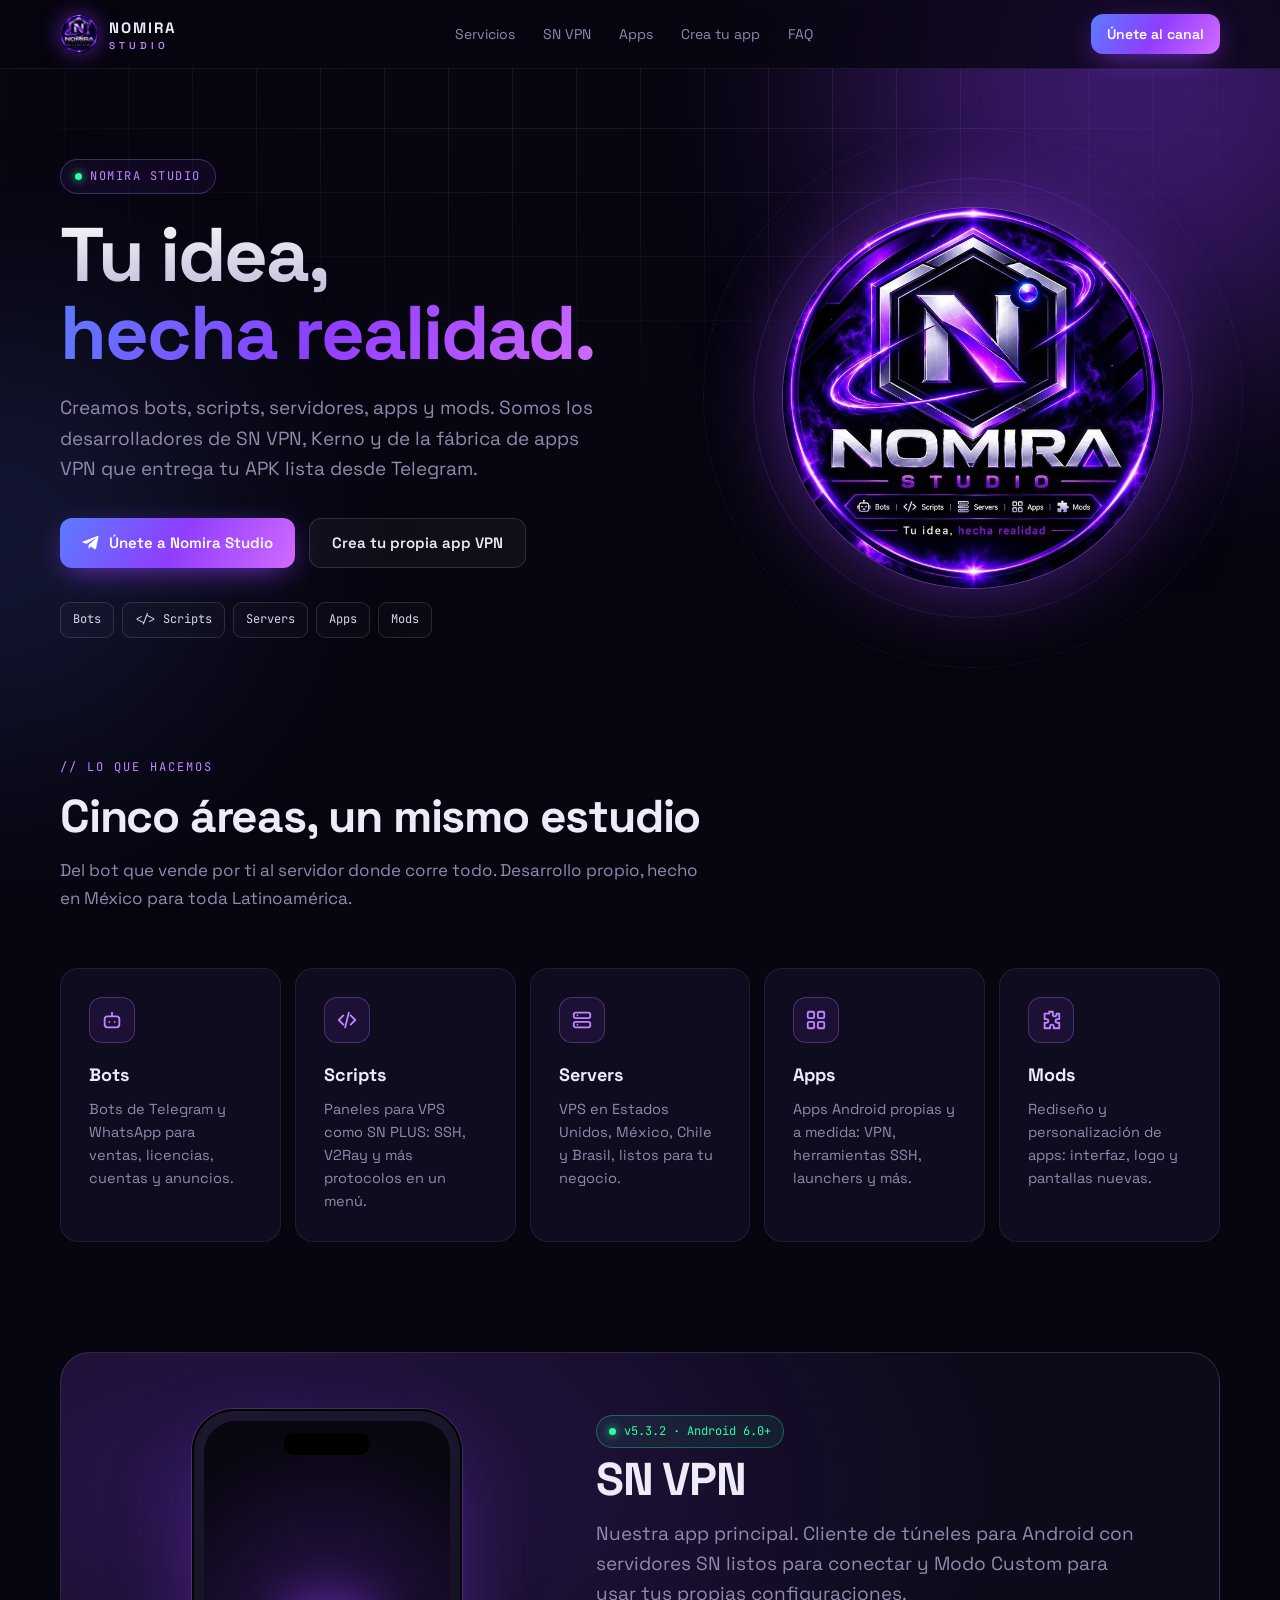
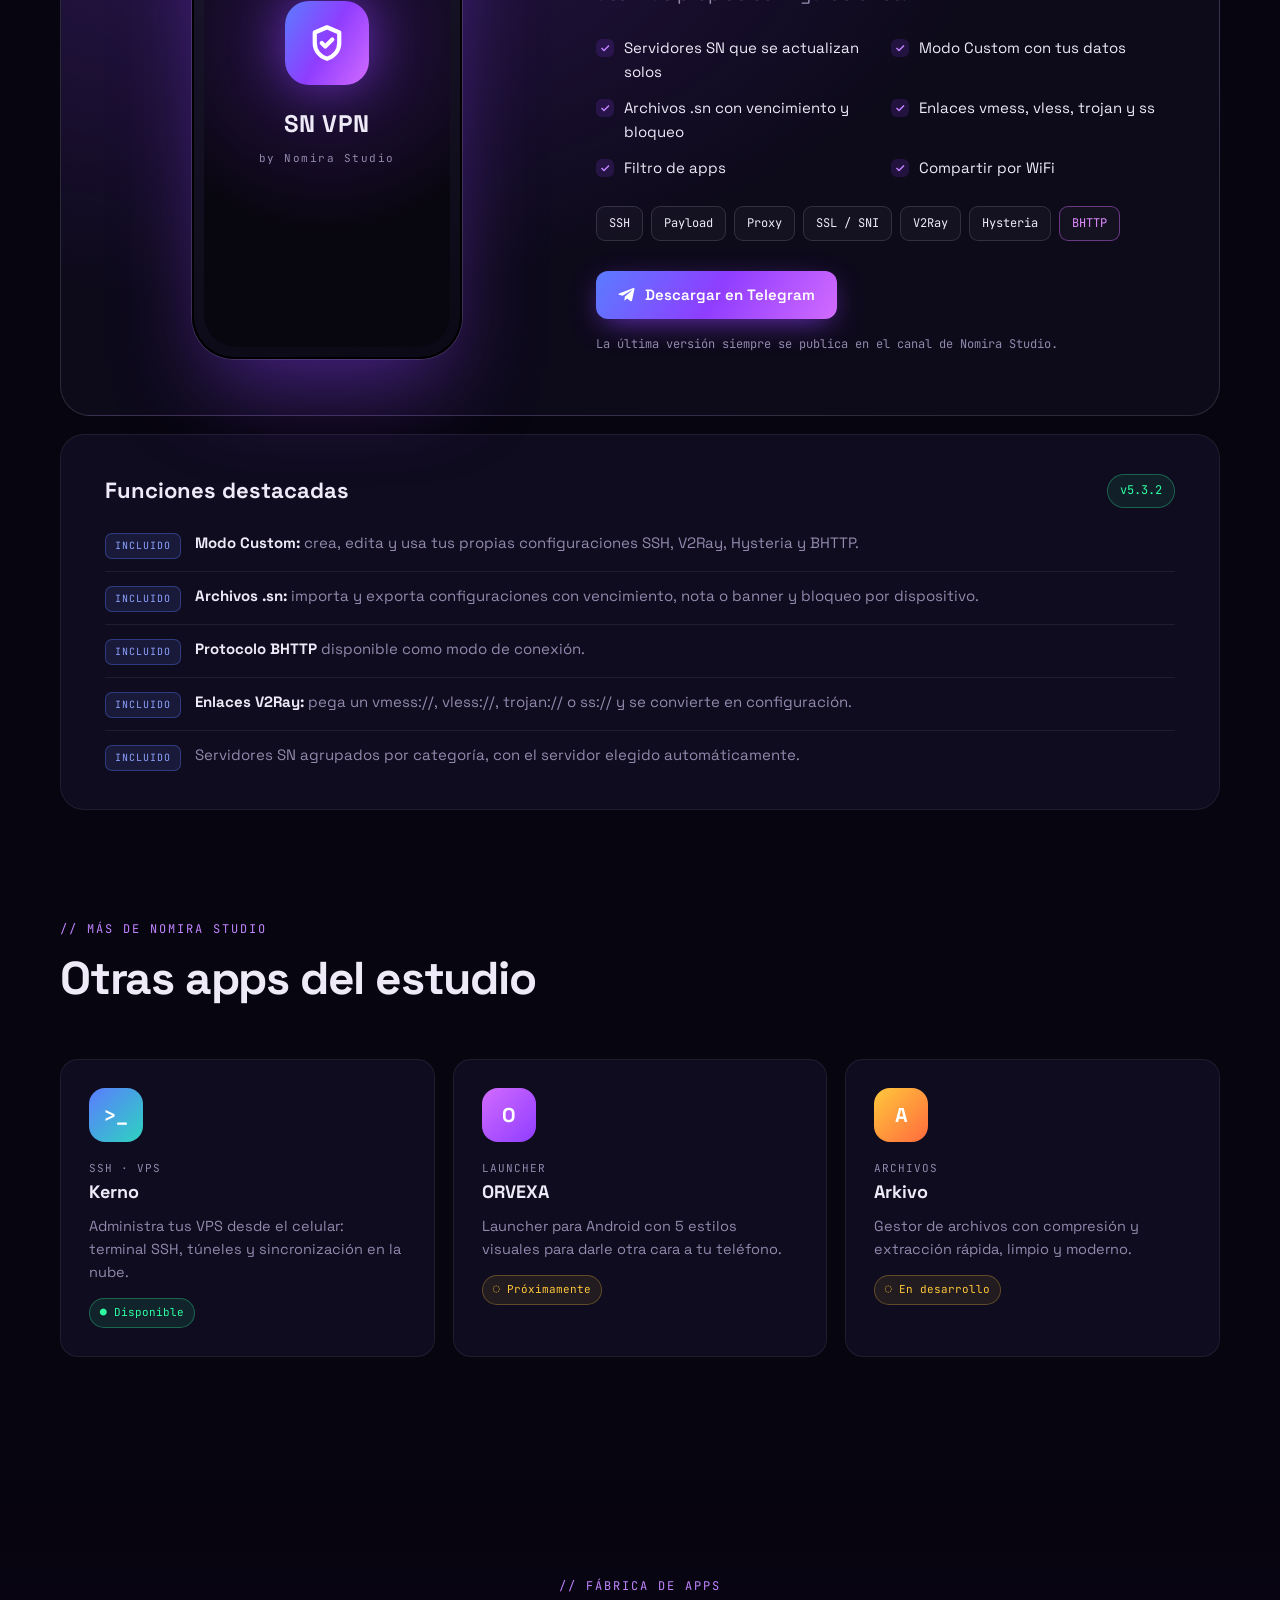
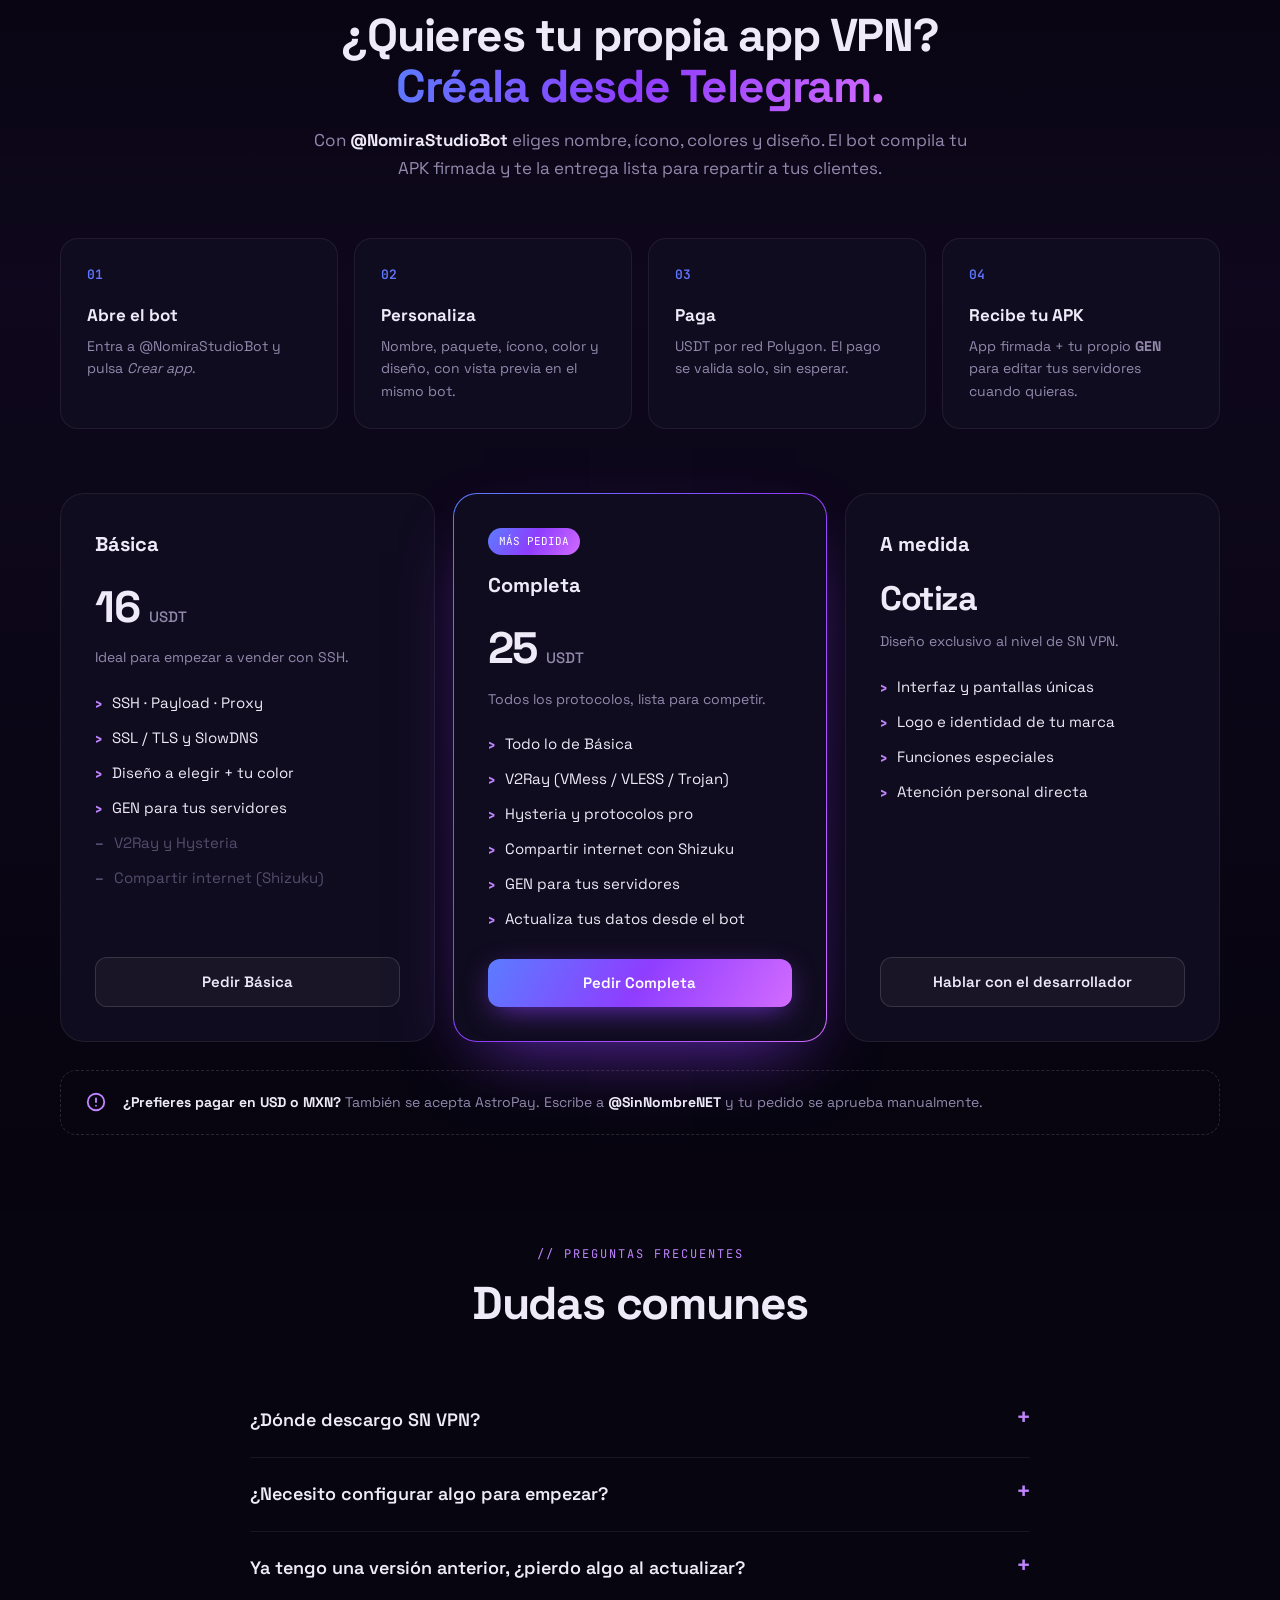
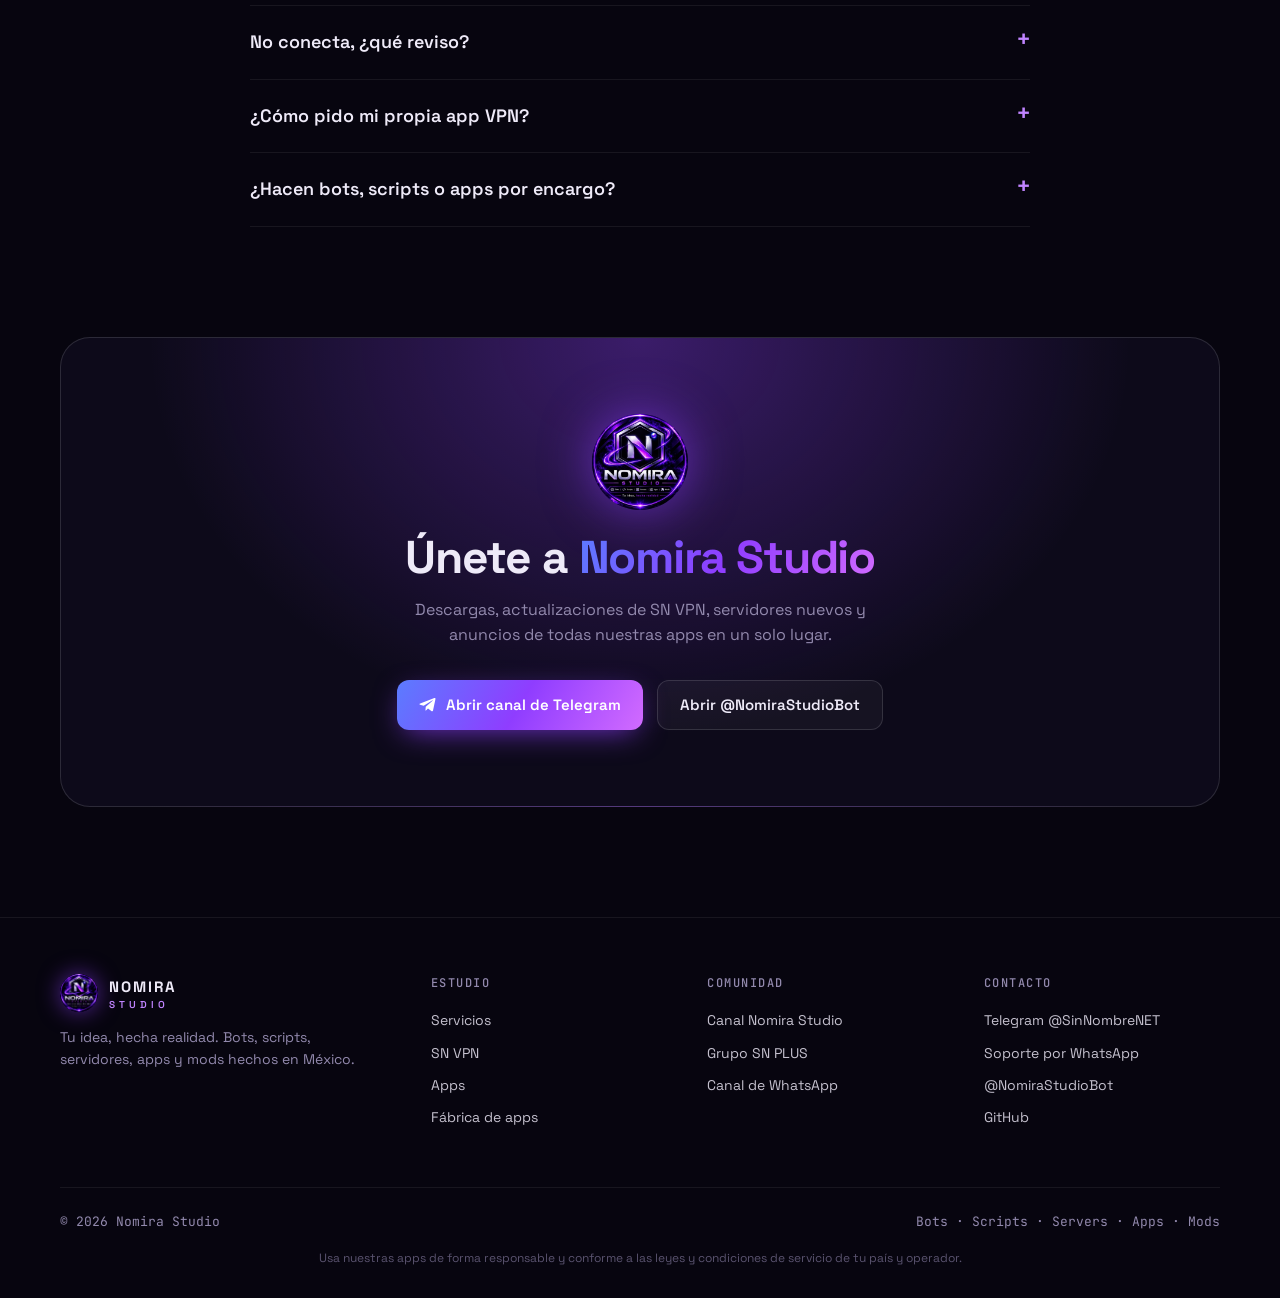
==== commit c259e9fb: "SN VPN v5.3.2" ====
--- a/index.html
+++ b/index.html
@@ -356,7 +356,7 @@
         </div>
       </div>
       <div>
-        <span class="ver"><span class="dot"></span>v5.0.7 · Android 6.0+</span>
+        <span class="ver"><span class="dot"></span>v5.3.2 · Android 6.0+</span>
         <h2>SN VPN</h2>
         <p class="lead">Nuestra app principal. Cliente de túneles para Android con servidores SN listos para conectar y Modo Custom para usar tus propias configuraciones.</p>
         <ul class="checks">
@@ -381,15 +381,15 @@
 
     <div class="news rv">
       <div class="news-head">
-        <h3>Novedades de la versión 5.0.7</h3>
-        <span class="ver">v5.0.7</span>
+        <h3>Funciones destacadas</h3>
+        <span class="ver">v5.3.2</span>
       </div>
       <ul class="log">
-        <li><span class="k">NUEVO</span><span><b>Modo Custom:</b> crea, edita y usa tus propias configuraciones SSH, V2Ray, Hysteria y BHTTP.</span></li>
-        <li><span class="k">NUEVO</span><span><b>Archivos .sn:</b> importa y exporta configuraciones con vencimiento, nota o banner y bloqueo por dispositivo.</span></li>
-        <li><span class="k">NUEVO</span><span><b>Protocolo BHTTP</b> disponible como modo de conexión.</span></li>
-        <li><span class="k">NUEVO</span><span><b>Enlaces V2Ray:</b> pega un vmess://, vless://, trojan:// o ss:// y se convierte en configuración.</span></li>
-        <li><span class="k imp">MEJORA</span><span>Servidores SN agrupados por categoría, con el servidor elegido automáticamente.</span></li>
+        <li><span class="k">INCLUIDO</span><span><b>Modo Custom:</b> crea, edita y usa tus propias configuraciones SSH, V2Ray, Hysteria y BHTTP.</span></li>
+        <li><span class="k">INCLUIDO</span><span><b>Archivos .sn:</b> importa y exporta configuraciones con vencimiento, nota o banner y bloqueo por dispositivo.</span></li>
+        <li><span class="k">INCLUIDO</span><span><b>Protocolo BHTTP</b> disponible como modo de conexión.</span></li>
+        <li><span class="k">INCLUIDO</span><span><b>Enlaces V2Ray:</b> pega un vmess://, vless://, trojan:// o ss:// y se convierte en configuración.</span></li>
+        <li><span class="k">INCLUIDO</span><span>Servidores SN agrupados por categoría, con el servidor elegido automáticamente.</span></li>
       </ul>
     </div>
   </div>
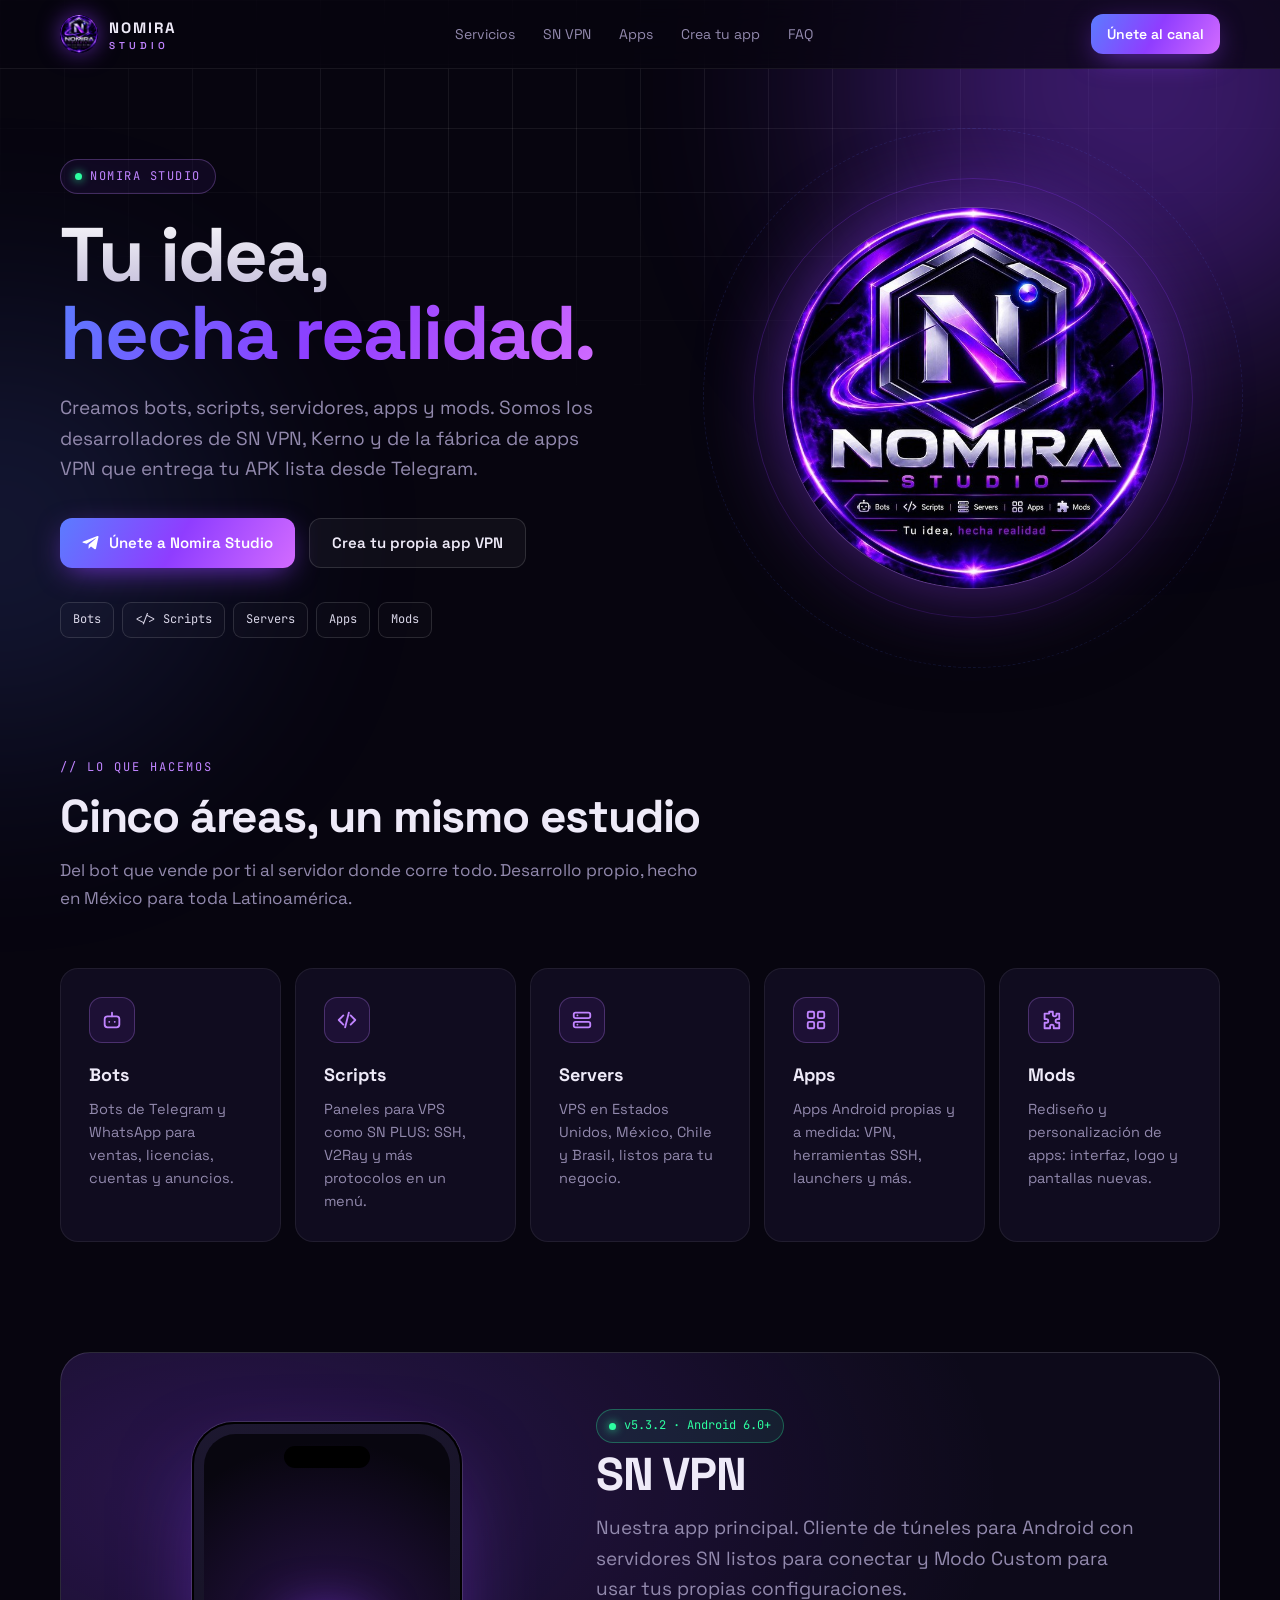
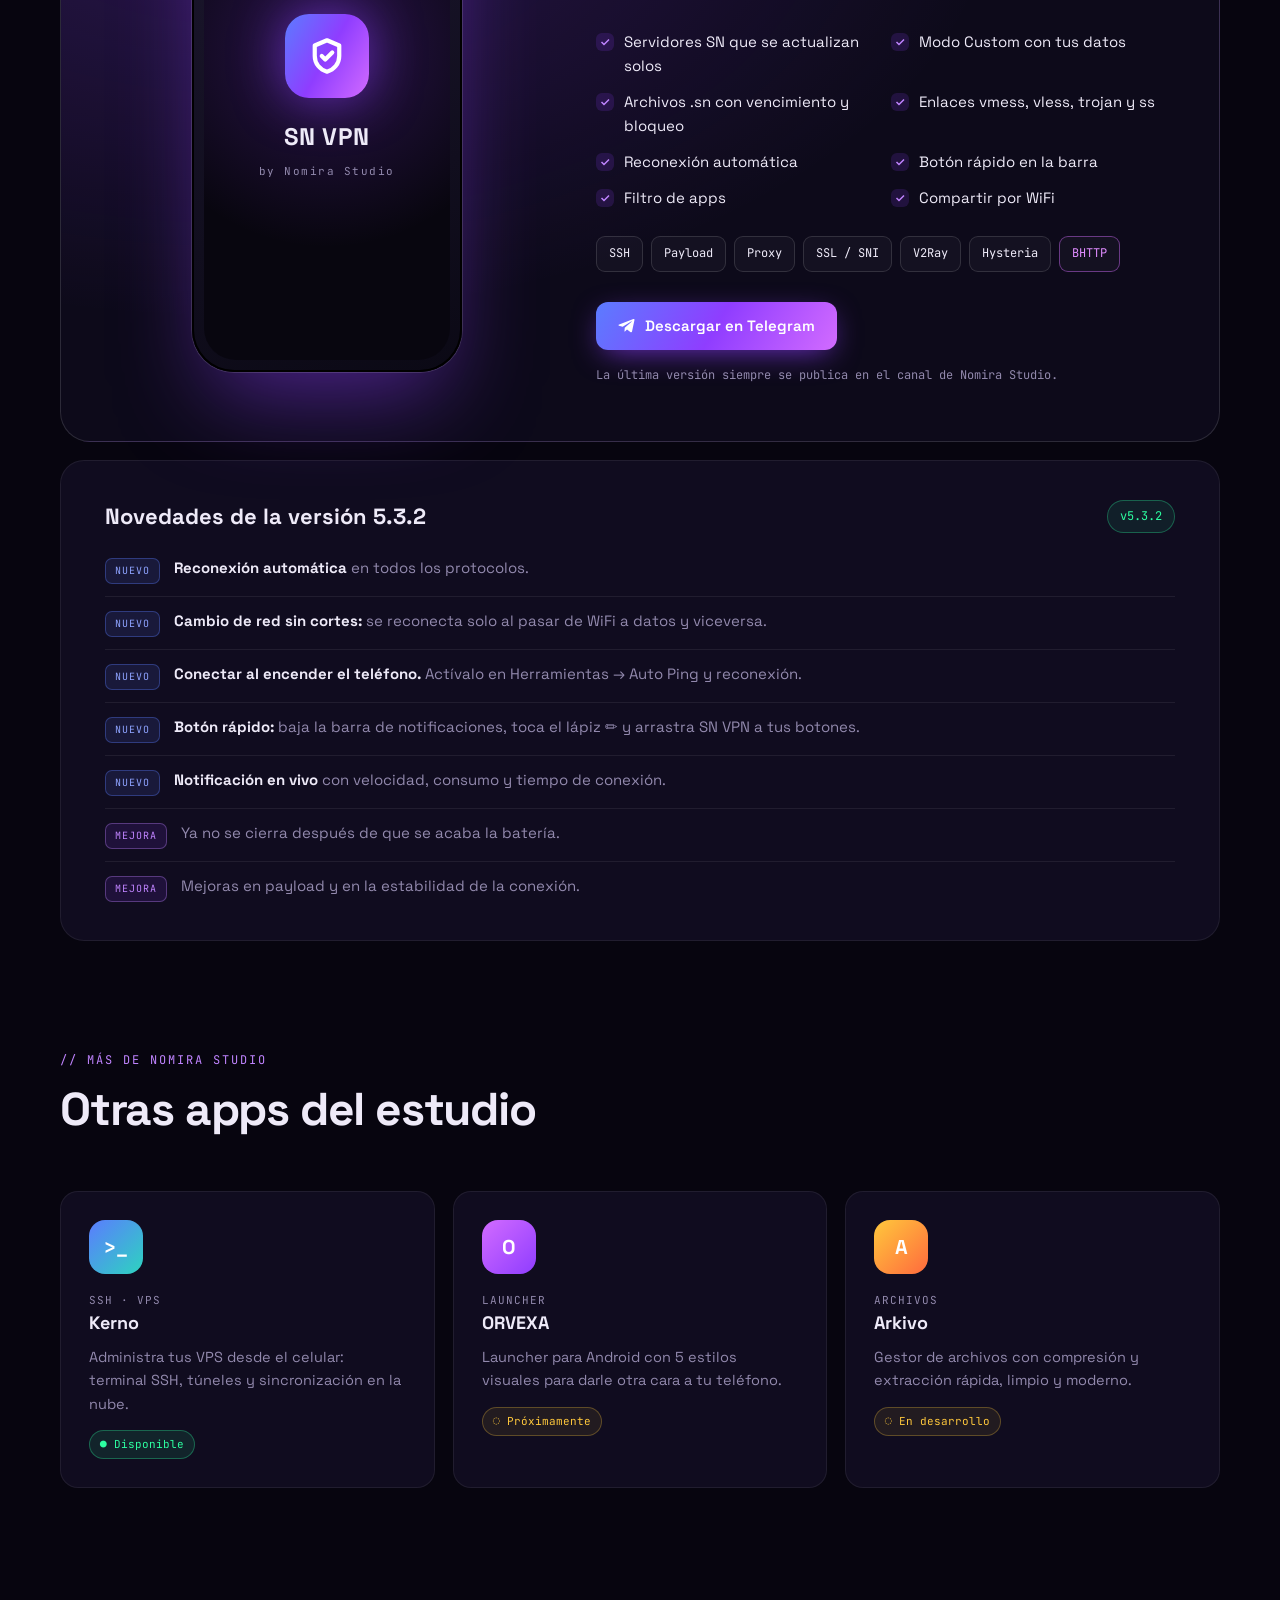
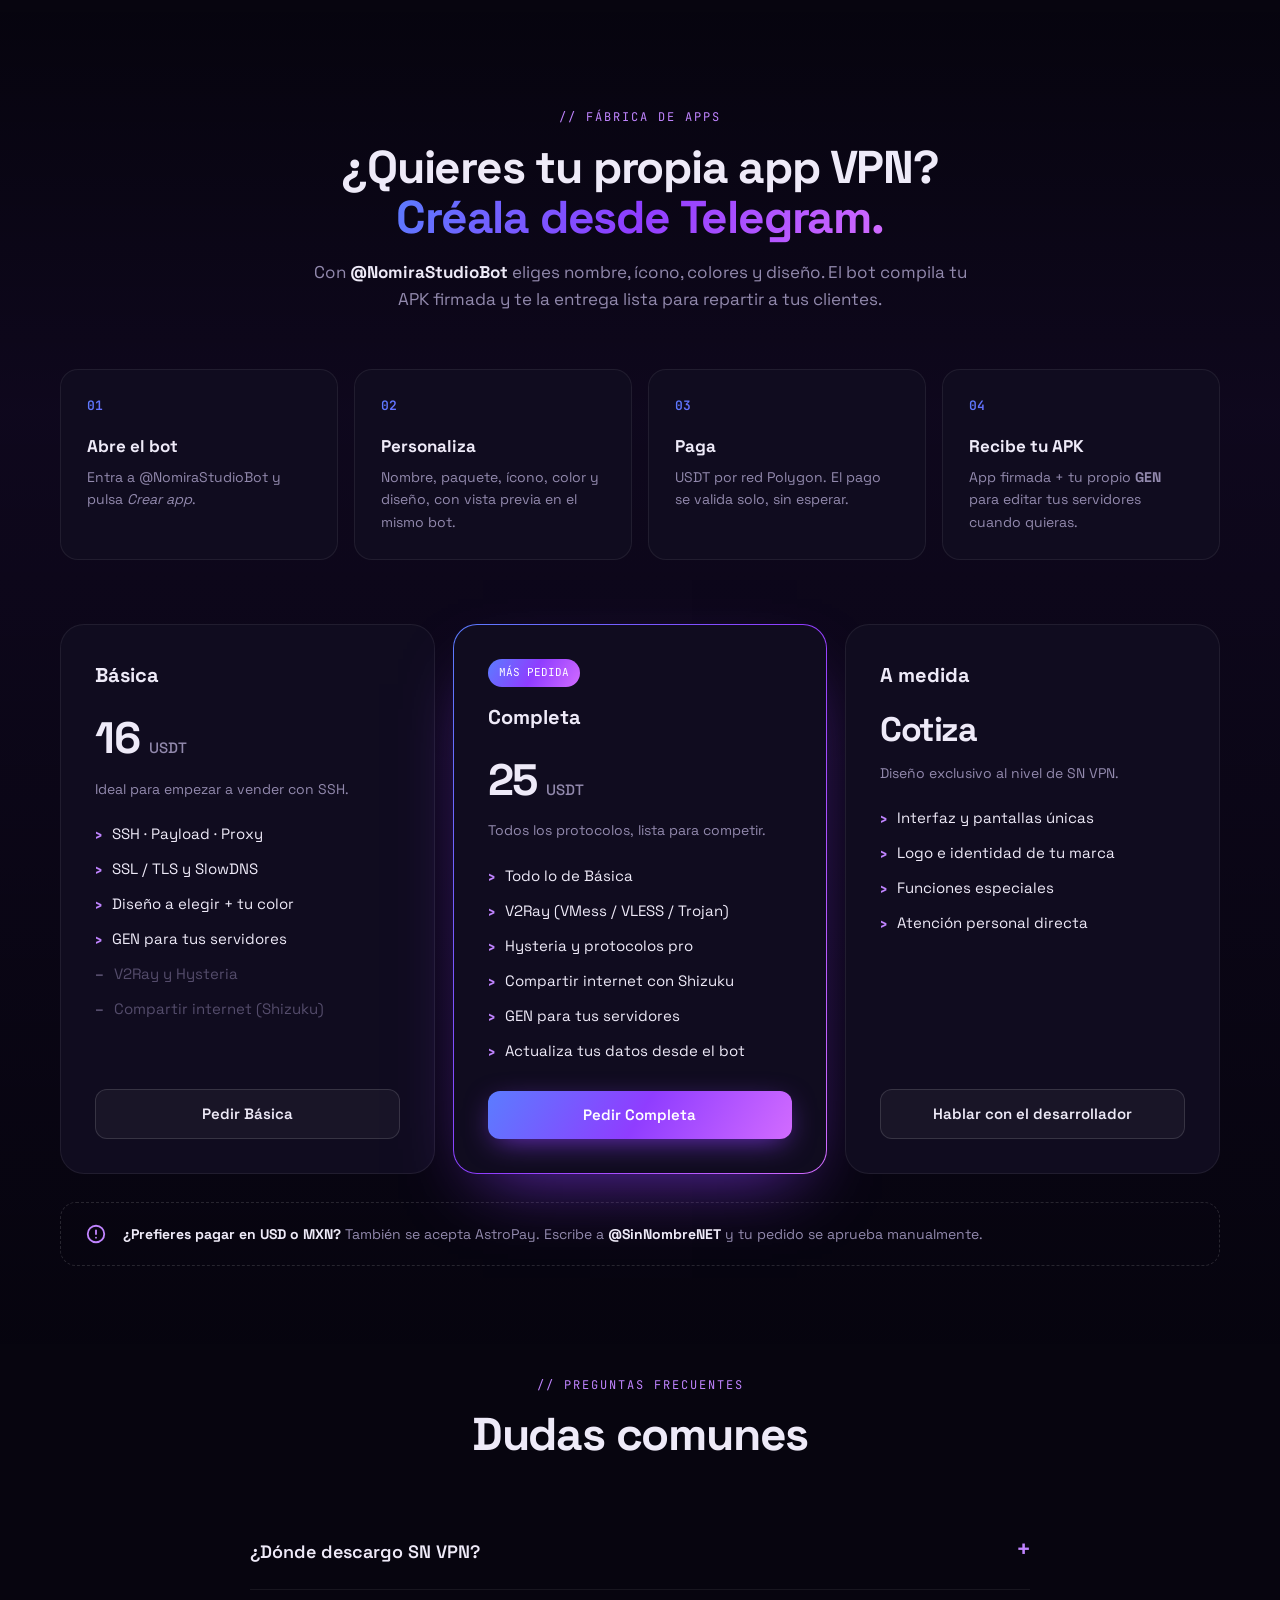
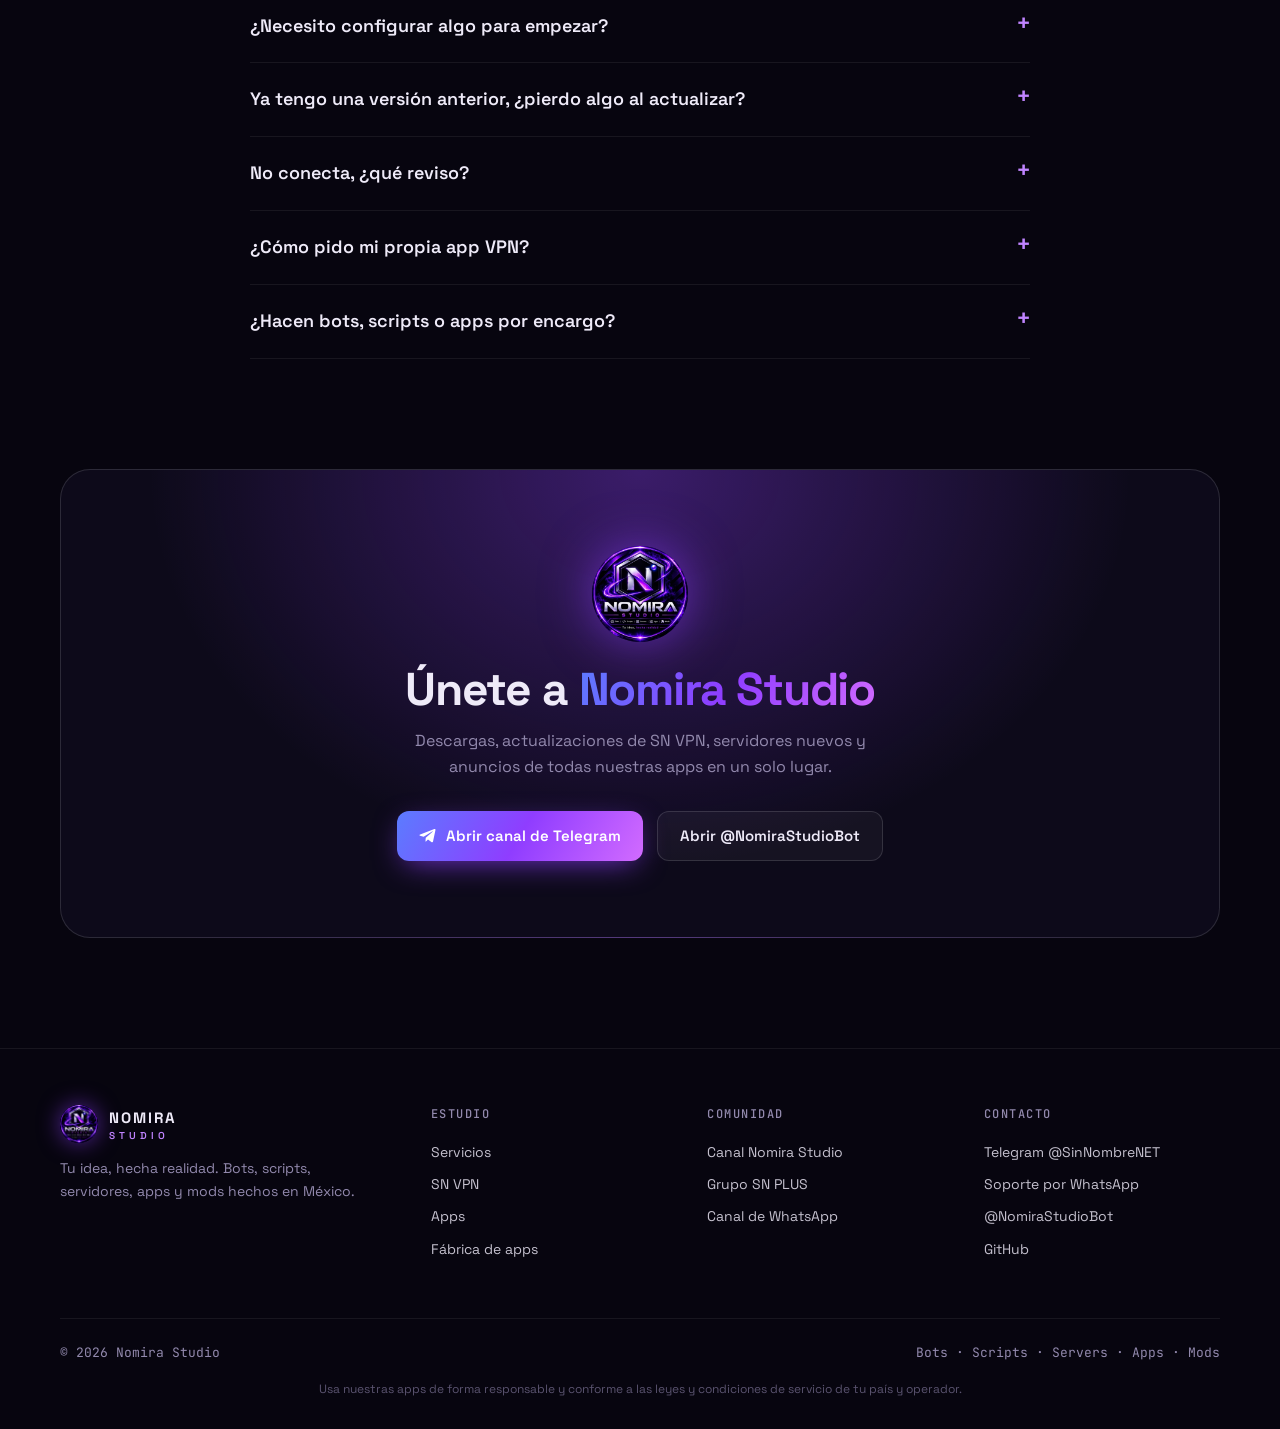
==== commit 9ba7098e: "Novedades de SN VPN 5.3.2" ====
--- a/index.html
+++ b/index.html
@@ -364,6 +364,8 @@
           <li>Modo Custom con tus datos</li>
           <li>Archivos .sn con vencimiento y bloqueo</li>
           <li>Enlaces vmess, vless, trojan y ss</li>
+          <li>Reconexión automática</li>
+          <li>Botón rápido en la barra</li>
           <li>Filtro de apps</li>
           <li>Compartir por WiFi</li>
         </ul>
@@ -381,15 +383,17 @@
 
     <div class="news rv">
       <div class="news-head">
-        <h3>Funciones destacadas</h3>
+        <h3>Novedades de la versión 5.3.2</h3>
         <span class="ver">v5.3.2</span>
       </div>
       <ul class="log">
-        <li><span class="k">INCLUIDO</span><span><b>Modo Custom:</b> crea, edita y usa tus propias configuraciones SSH, V2Ray, Hysteria y BHTTP.</span></li>
-        <li><span class="k">INCLUIDO</span><span><b>Archivos .sn:</b> importa y exporta configuraciones con vencimiento, nota o banner y bloqueo por dispositivo.</span></li>
-        <li><span class="k">INCLUIDO</span><span><b>Protocolo BHTTP</b> disponible como modo de conexión.</span></li>
-        <li><span class="k">INCLUIDO</span><span><b>Enlaces V2Ray:</b> pega un vmess://, vless://, trojan:// o ss:// y se convierte en configuración.</span></li>
-        <li><span class="k">INCLUIDO</span><span>Servidores SN agrupados por categoría, con el servidor elegido automáticamente.</span></li>
+        <li><span class="k">NUEVO</span><span><b>Reconexión automática</b> en todos los protocolos.</span></li>
+        <li><span class="k">NUEVO</span><span><b>Cambio de red sin cortes:</b> se reconecta solo al pasar de WiFi a datos y viceversa.</span></li>
+        <li><span class="k">NUEVO</span><span><b>Conectar al encender el teléfono.</b> Actívalo en Herramientas → Auto Ping y reconexión.</span></li>
+        <li><span class="k">NUEVO</span><span><b>Botón rápido:</b> baja la barra de notificaciones, toca el lápiz ✏️ y arrastra SN VPN a tus botones.</span></li>
+        <li><span class="k">NUEVO</span><span><b>Notificación en vivo</b> con velocidad, consumo y tiempo de conexión.</span></li>
+        <li><span class="k imp">MEJORA</span><span>Ya no se cierra después de que se acaba la batería.</span></li>
+        <li><span class="k imp">MEJORA</span><span>Mejoras en payload y en la estabilidad de la conexión.</span></li>
       </ul>
     </div>
   </div>
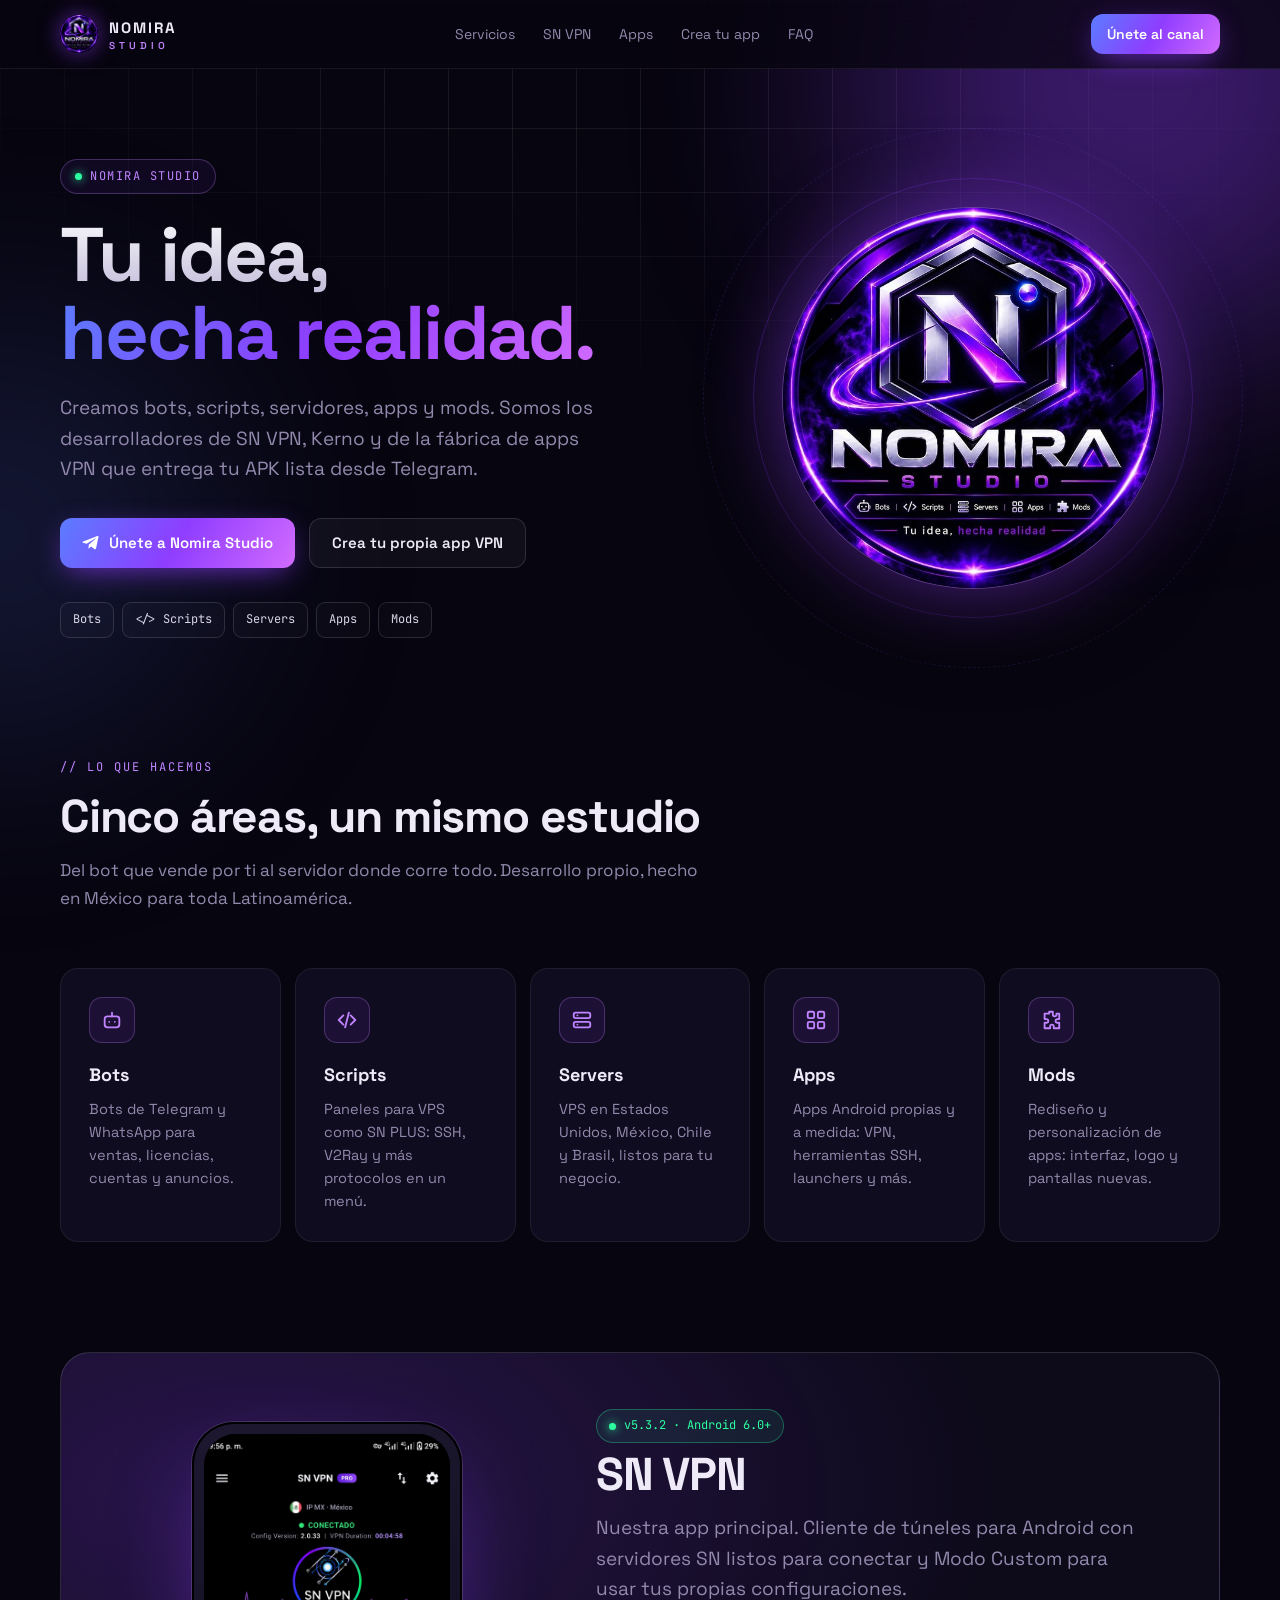
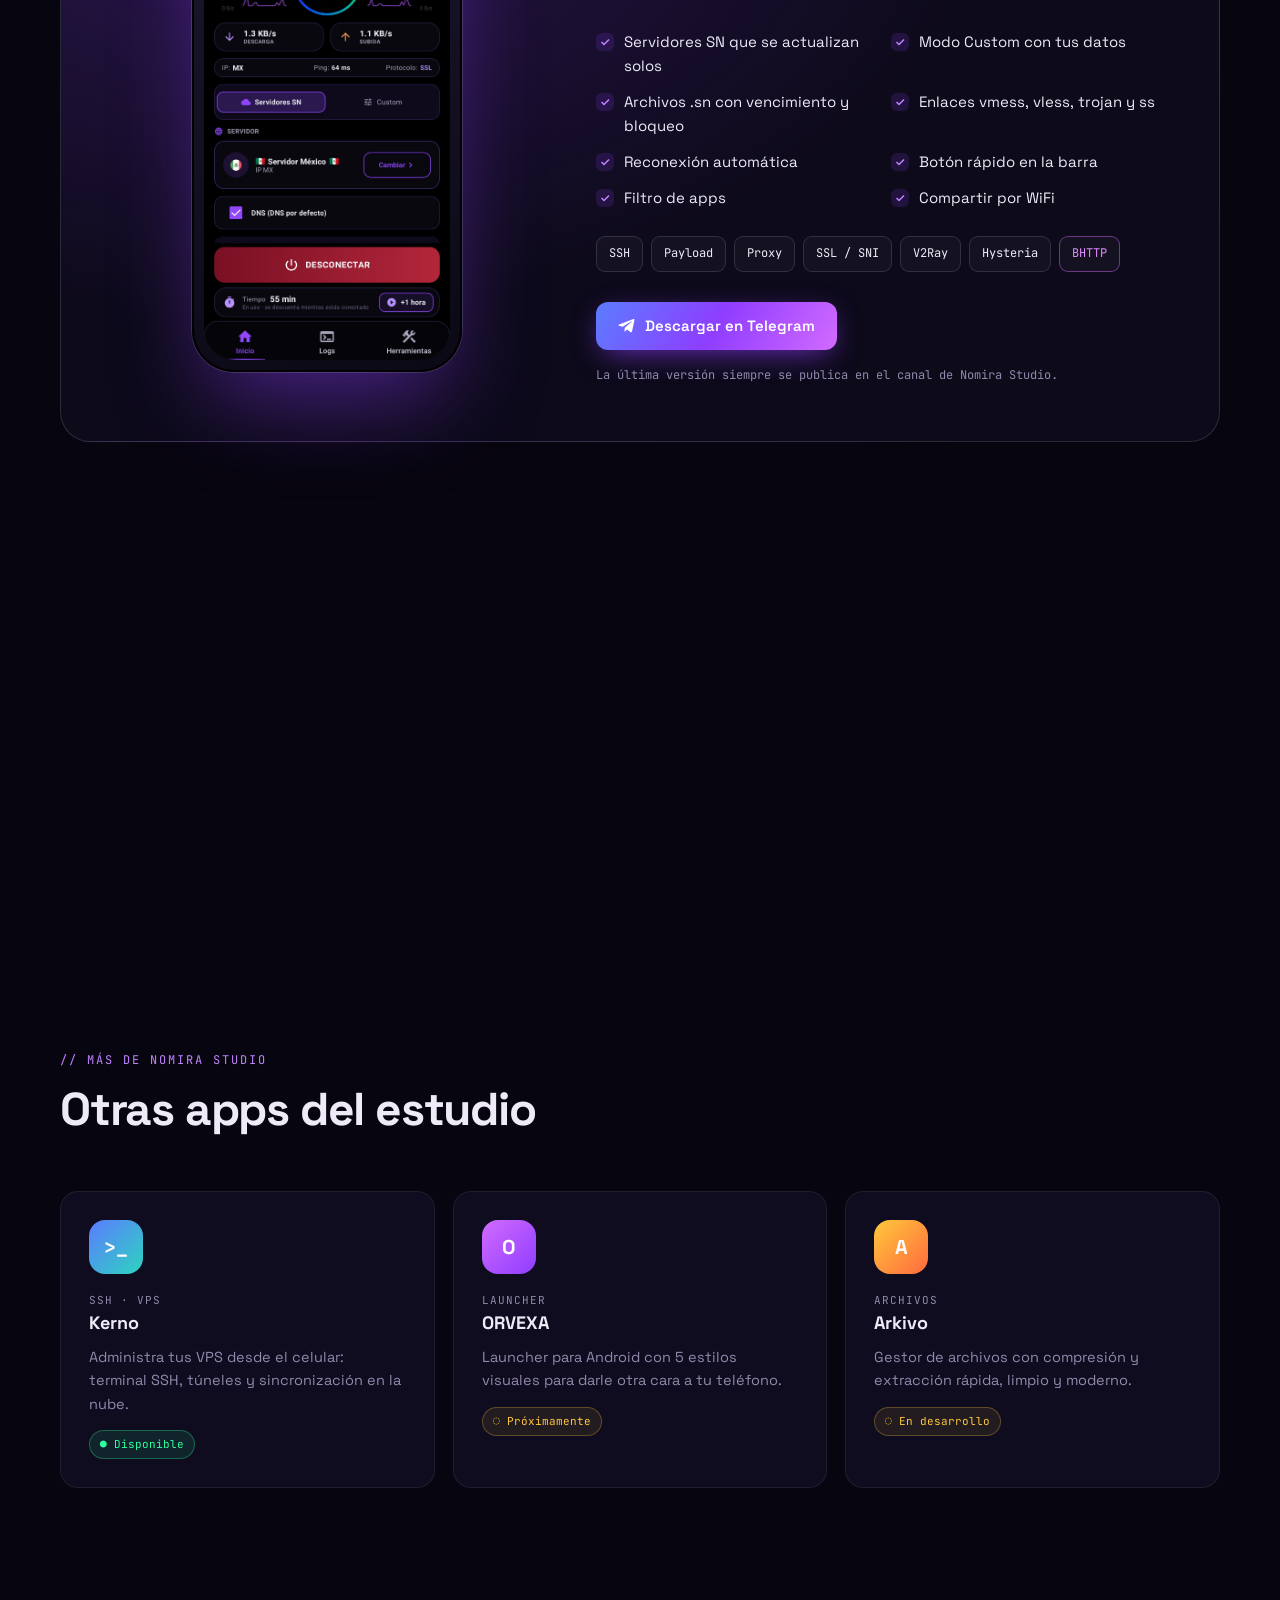
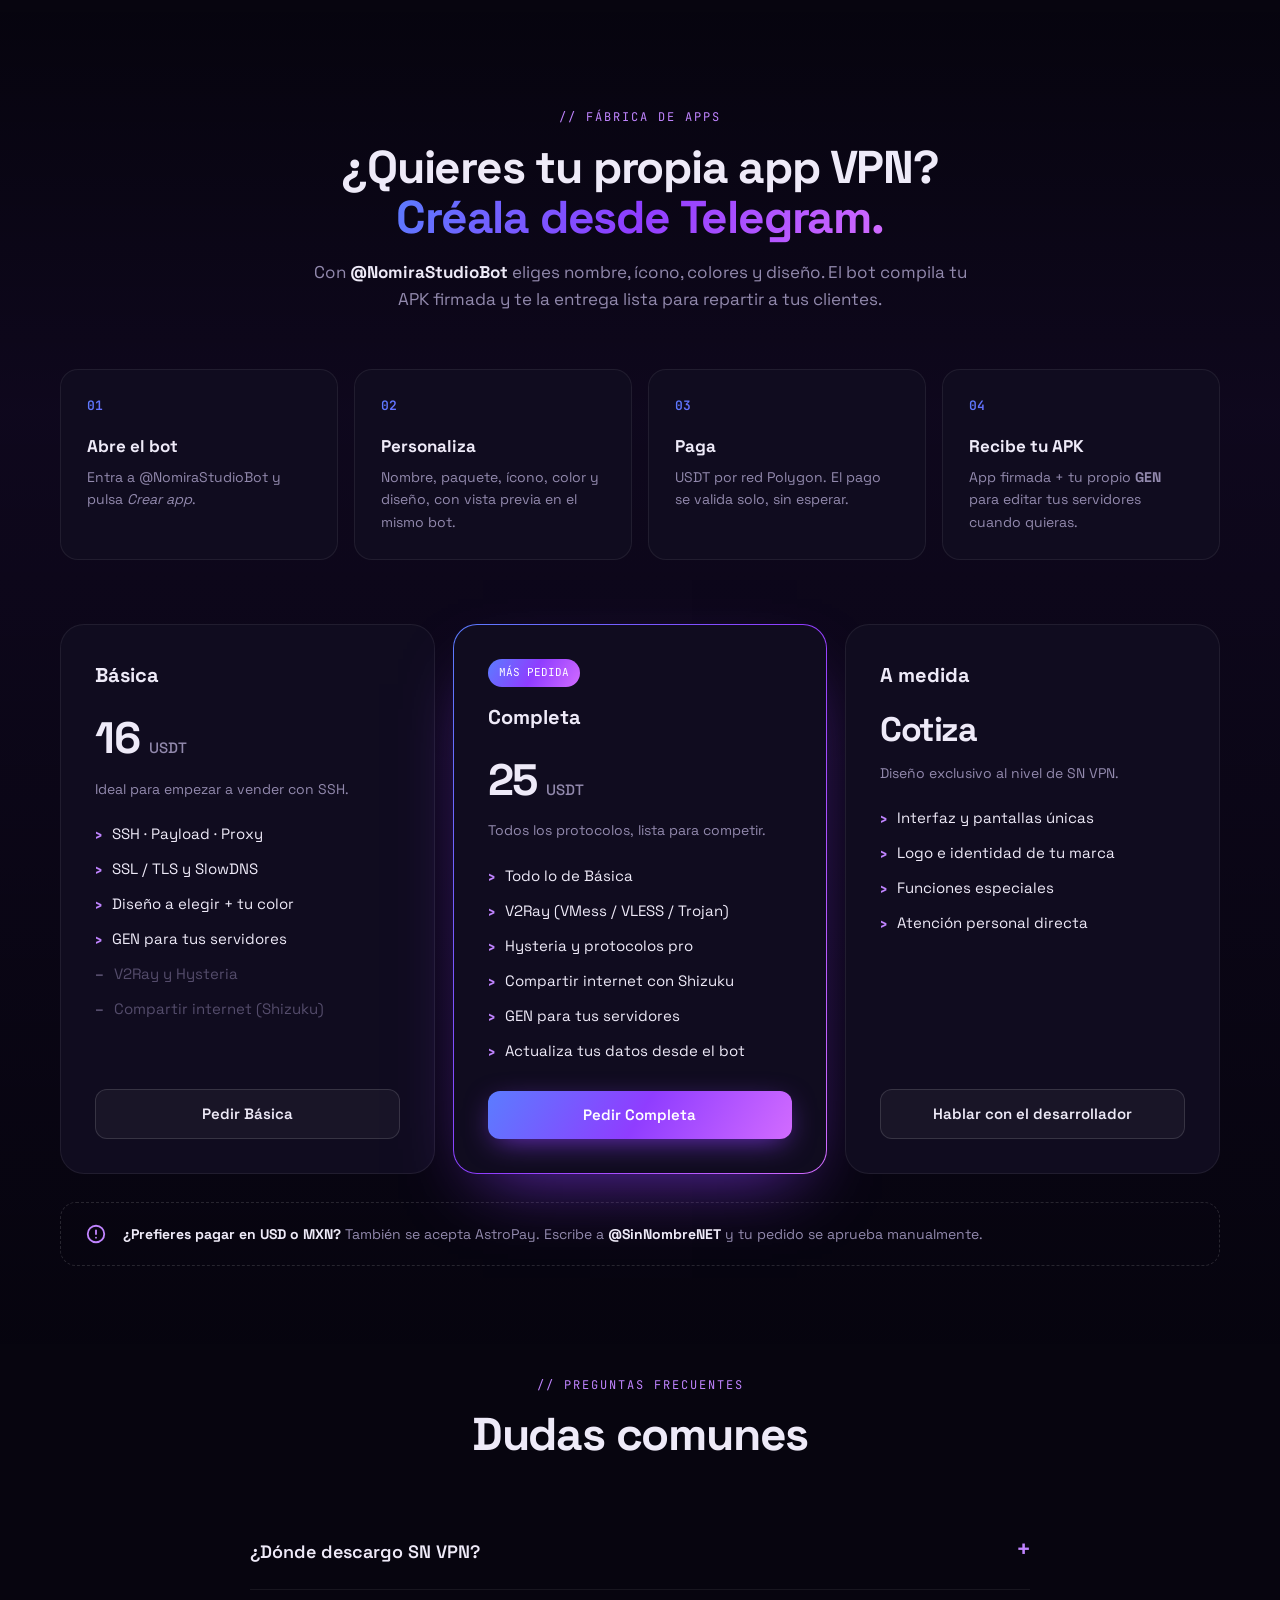
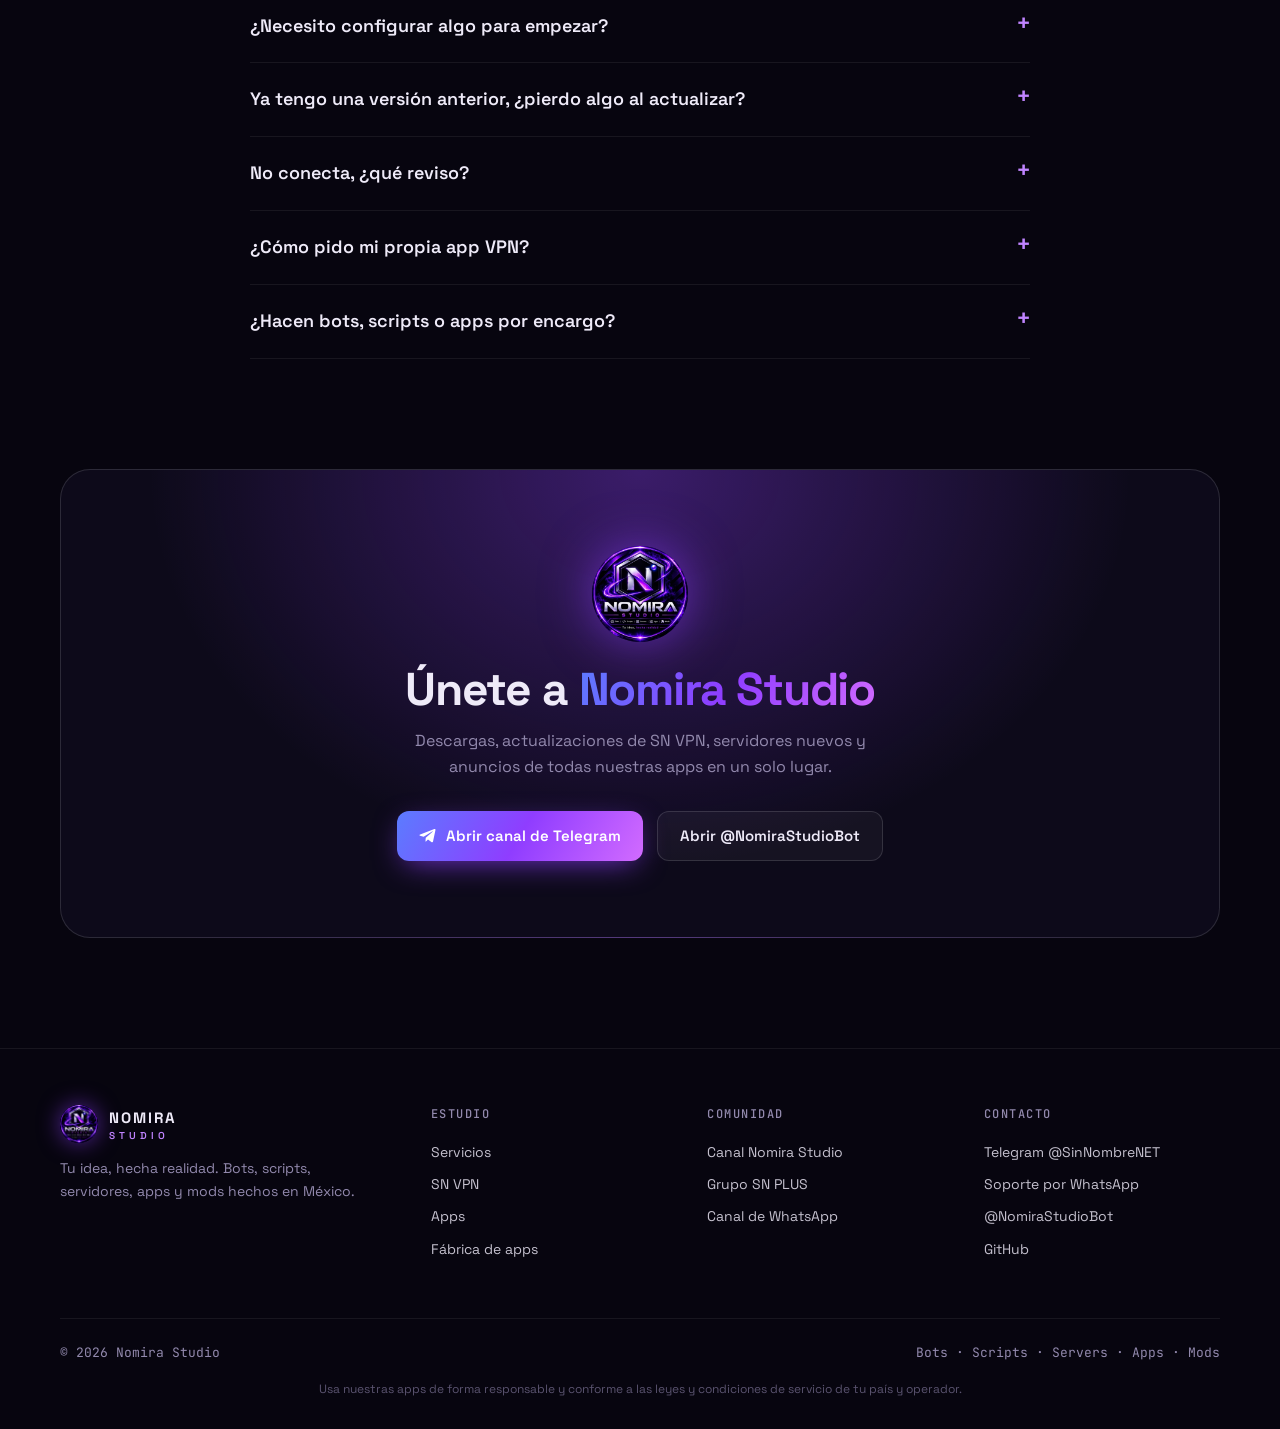
==== commit 5fc9e431: "Captura de SN VPN" ====
--- a/index.html
+++ b/index.html
@@ -123,7 +123,7 @@
 .screen{width:100%;height:100%;border-radius:32px;overflow:hidden;position:relative;display:flex;
   background:radial-gradient(circle at 50% 40%,rgba(143,61,255,.25),transparent 60%),#08060f}
 .notch{position:absolute;top:12px;left:50%;transform:translateX(-50%);width:86px;height:22px;border-radius:20px;background:#000;z-index:3}
-.shot{position:absolute;inset:0;width:100%;height:100%;object-fit:cover;z-index:2}
+.shot{position:absolute;inset:0;width:100%;height:100%;object-fit:cover;object-position:center top;z-index:2}
 .splash{margin:auto;text-align:center;display:flex;flex-direction:column;align-items:center;gap:6px}
 .sn-mark{width:84px;height:84px;border-radius:24px;display:grid;place-items:center;margin-bottom:14px;background:var(--grad);box-shadow:0 0 50px rgba(143,61,255,.6)}
 .sn-mark svg{width:42px;height:42px}
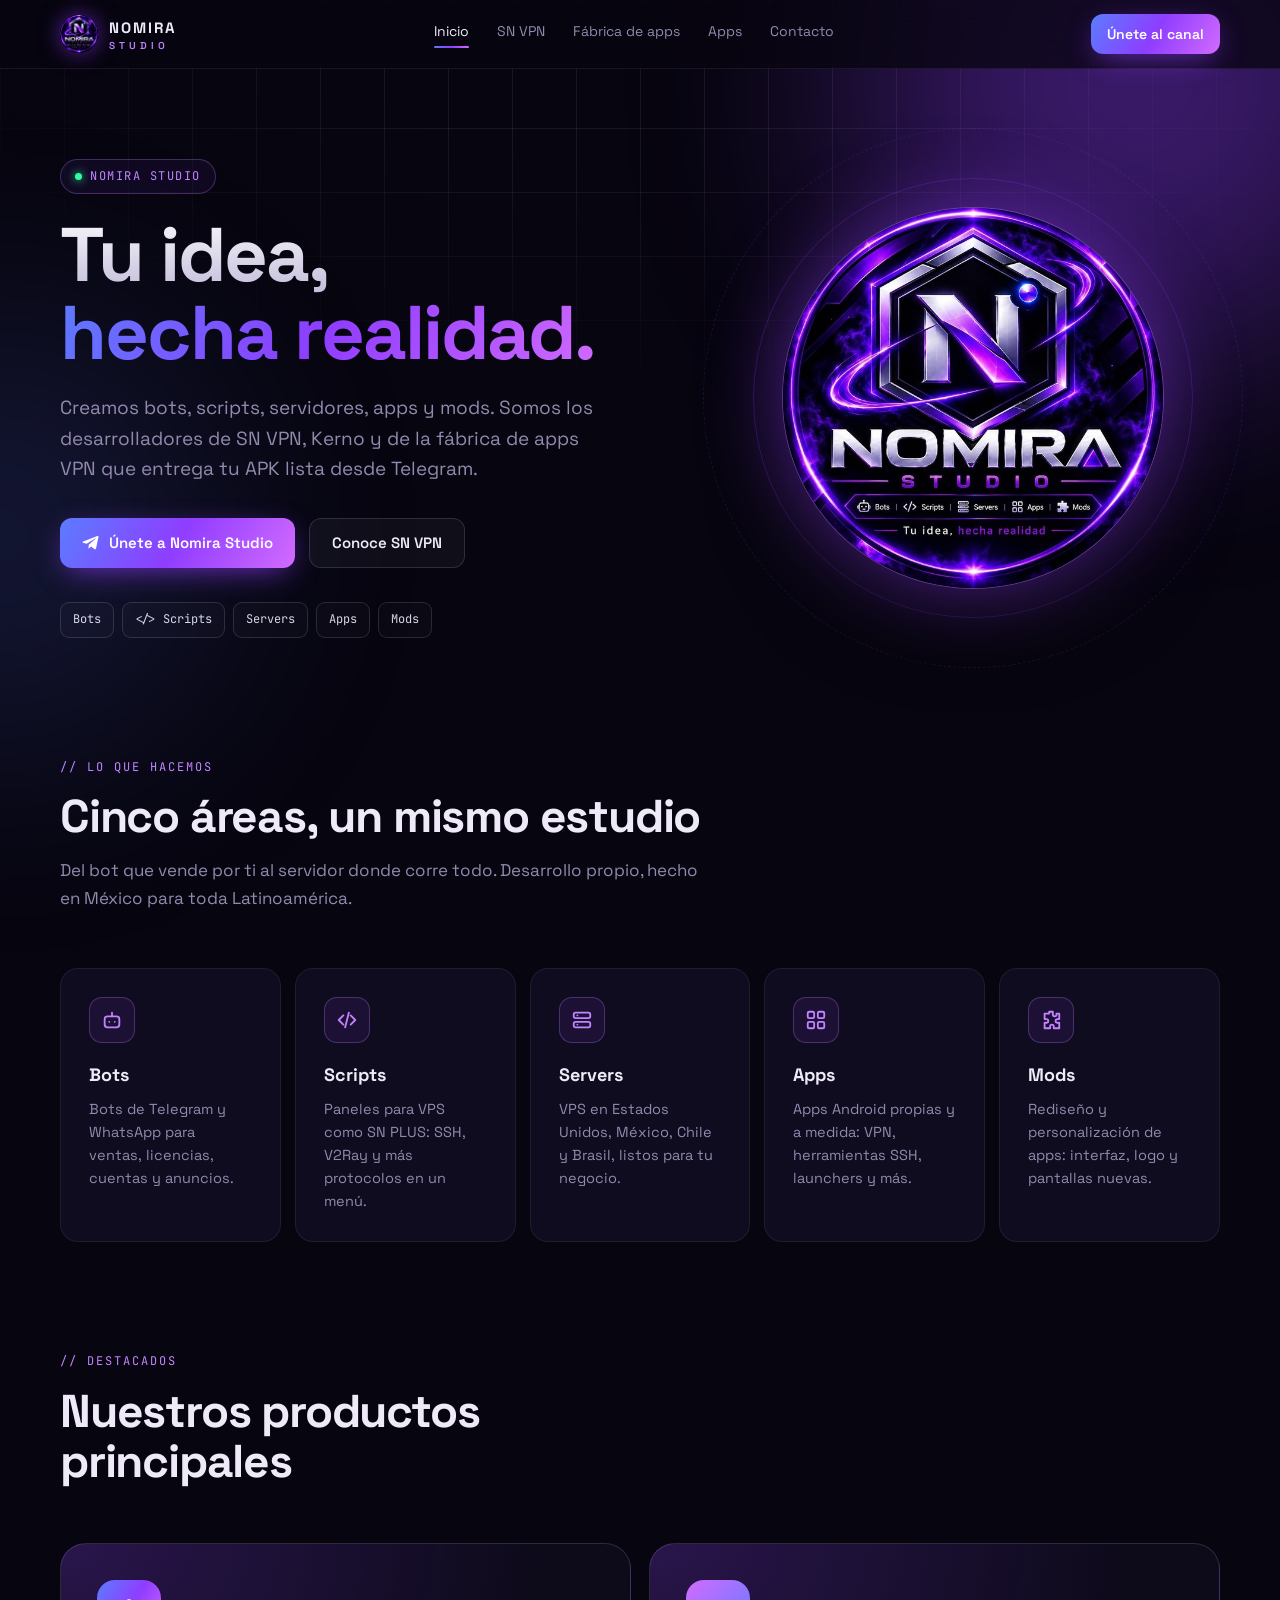
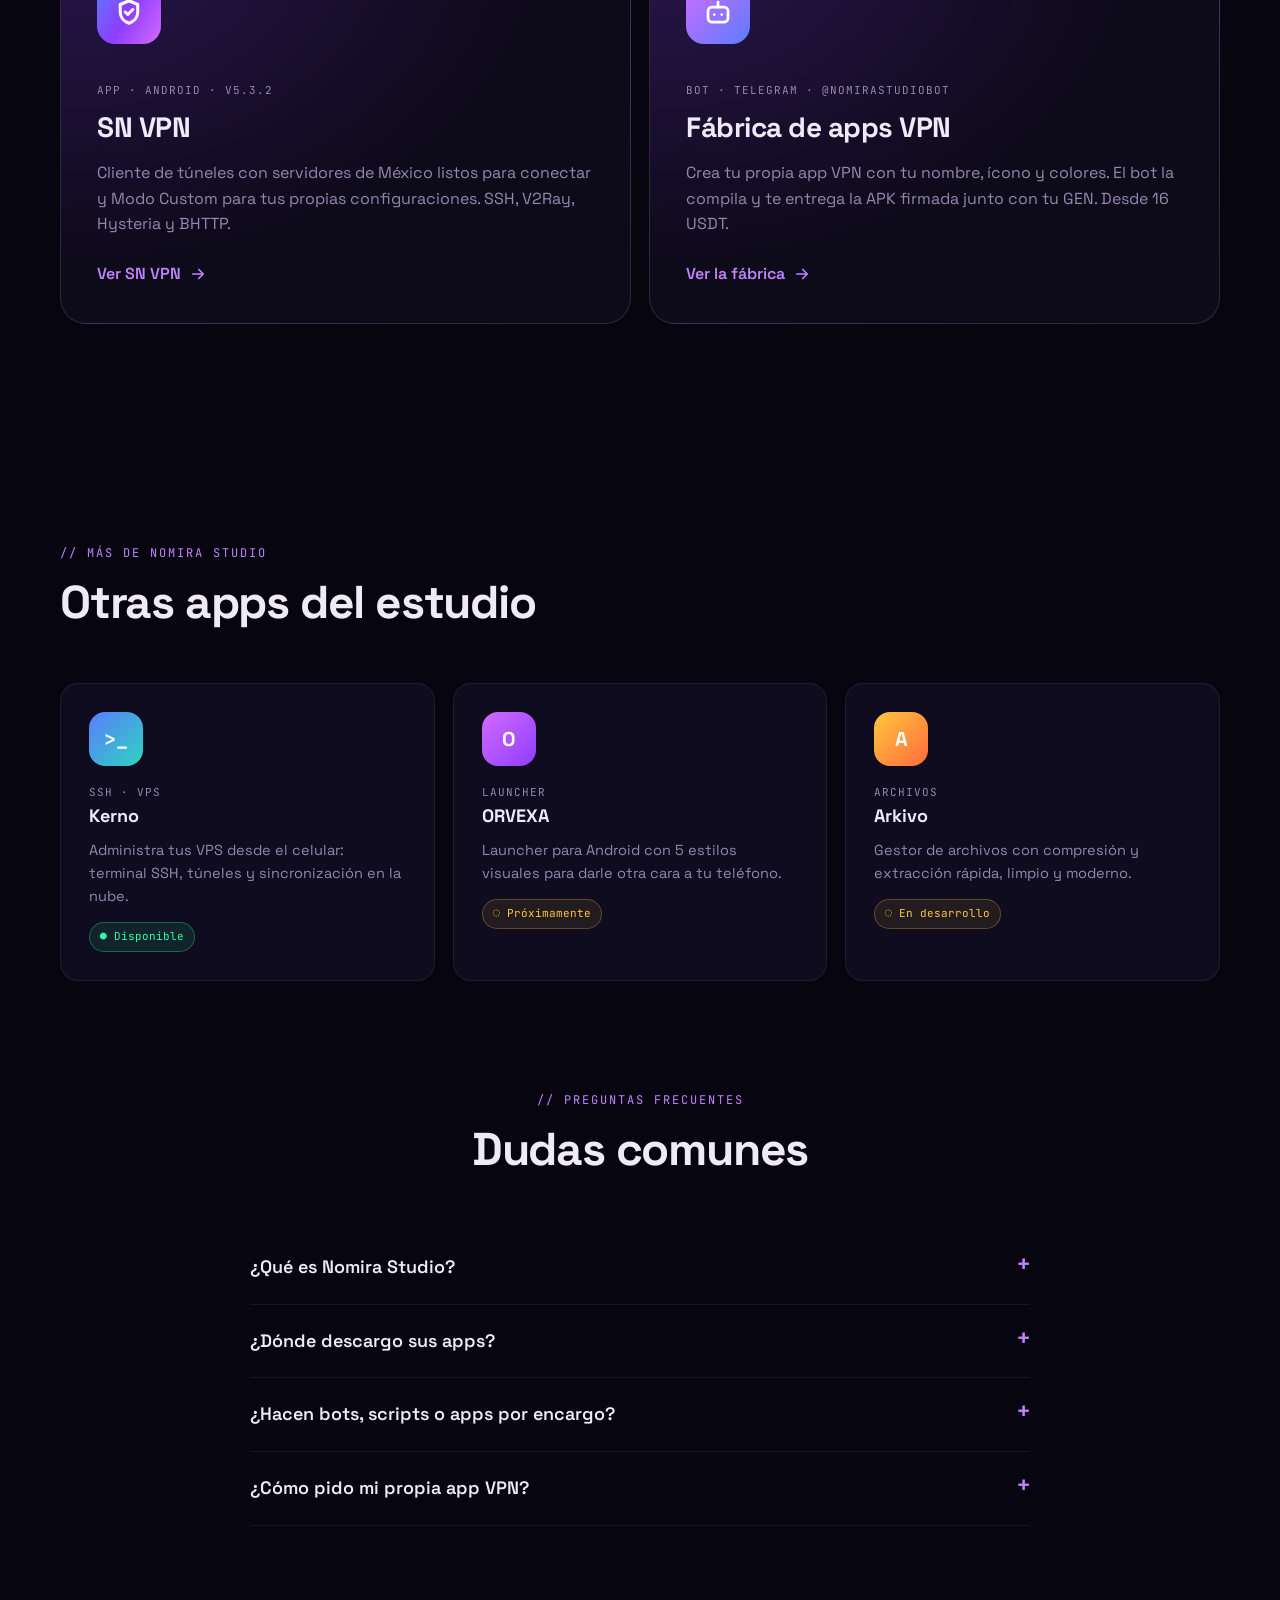
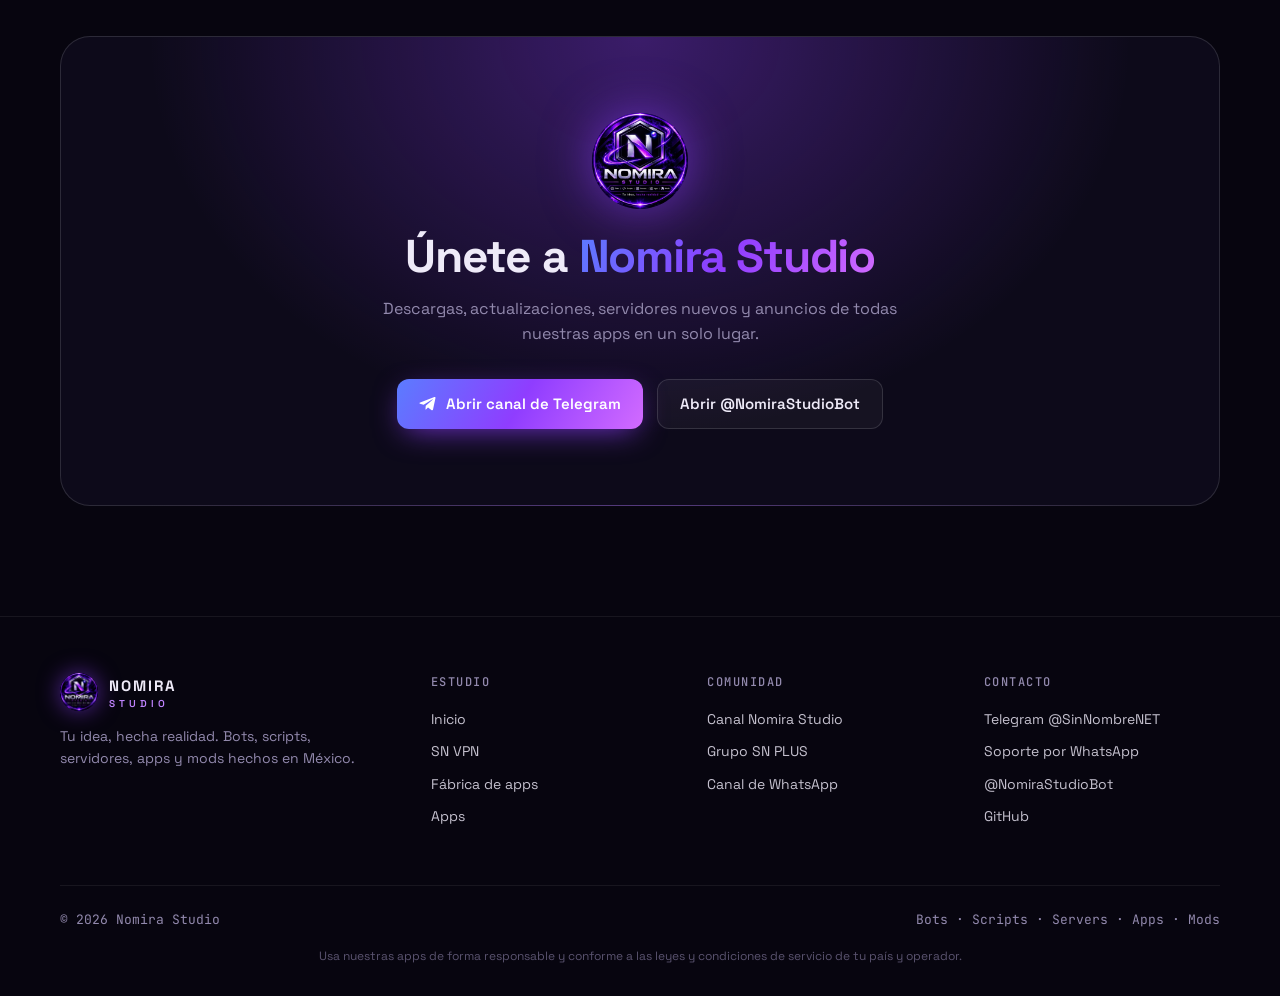
==== commit caad84a9: "Sitio en varias páginas: inicio, SN VPN y fábrica de apps" ====
--- a/index.html
+++ b/index.html
@@ -7,7 +7,7 @@
 <meta name="description" content="Nomira Studio: bots, scripts, servidores, apps y mods. Creadores de SN VPN, Kerno y la fábrica de apps VPN @NomiraStudioBot.">
 <meta name="theme-color" content="#07050f">
 <meta property="og:title" content="Nomira Studio · Tu idea, hecha realidad">
-<meta property="og:description" content="Bots · Scripts · Servers · Apps · Mods. Creadores de SN VPN y de la fábrica de apps VPN @NomiraStudioBot.">
+<meta property="og:description" content="Nomira Studio: bots, scripts, servidores, apps y mods. Creadores de SN VPN, Kerno y la fábrica de apps VPN @NomiraStudioBot.">
 <meta property="og:type" content="website">
 <meta property="og:image" content="https://www.sinnombre.xyz/assets/nomira.jpg">
 <link rel="icon" type="image/png" href="assets/favicon.png">
@@ -15,261 +15,25 @@
 <link rel="preconnect" href="https://fonts.googleapis.com">
 <link rel="preconnect" href="https://fonts.gstatic.com" crossorigin>
 <link href="https://fonts.googleapis.com/css2?family=Space+Grotesk:wght@400;500;600;700&family=JetBrains+Mono:wght@400;600&display=swap" rel="stylesheet">
-<style>
-:root{
-  --bg:#07050f;
-  --bg2:#0d0a1a;
-  --card:#100c1f;
-  --line:rgba(255,255,255,.07);
-  --line2:rgba(255,255,255,.13);
-  --txt:#eeeaf8;
-  --mut:#9289ad;
-  --vio:#8f3dff;
-  --lil:#c084ff;
-  --blu:#5b7cff;
-  --sil:#d9d6e8;
-  --ok:#2dffa1;
-  --grad:linear-gradient(120deg,#5b7cff,#8f3dff 50%,#d26bff);
-  --silver:linear-gradient(180deg,#ffffff,#bdb6d6);
-  --r:18px;
-  --mono:'JetBrains Mono',ui-monospace,monospace;
-  --sans:'Space Grotesk',system-ui,sans-serif;
-}
-*{box-sizing:border-box;margin:0;padding:0}
-html{scroll-behavior:smooth}
-body{font-family:var(--sans);background:var(--bg);color:var(--txt);line-height:1.6;overflow-x:hidden;-webkit-font-smoothing:antialiased}
-a{color:inherit;text-decoration:none}
-img,svg{display:block}
-.wrap{width:min(1160px,92%);margin:0 auto}
-
-/* fondo */
-.bg-grid{position:fixed;inset:0;z-index:-2;pointer-events:none;
-  background-image:linear-gradient(var(--line) 1px,transparent 1px),linear-gradient(90deg,var(--line) 1px,transparent 1px);
-  background-size:64px 64px;
-  mask-image:radial-gradient(ellipse 80% 60% at 50% 0%,#000 30%,transparent 75%);
-  -webkit-mask-image:radial-gradient(ellipse 80% 60% at 50% 0%,#000 30%,transparent 75%)}
-.bg-glow{position:fixed;z-index:-1;pointer-events:none;border-radius:50%;filter:blur(120px)}
-.g1{width:560px;height:560px;background:var(--vio);top:-200px;right:-140px;opacity:.38}
-.g2{width:440px;height:440px;background:var(--blu);top:35%;left:-220px;opacity:.16}
-
-/* nav */
-nav{position:sticky;top:0;z-index:50;backdrop-filter:blur(14px);-webkit-backdrop-filter:blur(14px);background:rgba(7,5,15,.75);border-bottom:1px solid var(--line)}
-.nav-in{display:flex;align-items:center;justify-content:space-between;height:68px}
-.brand{display:flex;align-items:center;gap:11px;font-weight:700;letter-spacing:2px;font-size:15px}
-.brand img{width:38px;height:38px;border-radius:50%;box-shadow:0 0 22px rgba(143,61,255,.55)}
-.brand small{display:block;font-size:10px;letter-spacing:4px;color:var(--lil);font-weight:600;line-height:1.2}
-.nav-links{display:flex;gap:28px;font-size:14px;color:var(--mut)}
-.nav-links a{transition:color .2s}
-.nav-links a:hover{color:var(--txt)}
-.btn{display:inline-flex;align-items:center;gap:9px;padding:12px 22px;border-radius:12px;font-weight:600;font-size:15px;transition:transform .2s,box-shadow .2s,background .2s;cursor:pointer;border:0;font-family:inherit}
-.btn svg{width:18px;height:18px;flex:none}
-.btn-main{background:var(--grad);color:#fff;box-shadow:0 8px 30px -8px rgba(143,61,255,.8)}
-.btn-main:hover{transform:translateY(-2px);box-shadow:0 12px 40px -8px rgba(210,107,255,.7)}
-.btn-ghost{background:rgba(255,255,255,.04);border:1px solid var(--line2);color:var(--txt)}
-.btn-ghost:hover{background:rgba(255,255,255,.08)}
-.btn-sm{padding:9px 16px;font-size:14px}
-.menu-btn{display:none;background:none;border:0;color:var(--txt);cursor:pointer}
-.menu-btn svg{width:26px;height:26px}
-
-/* hero */
-.hero{padding:90px 0 80px;overflow:hidden}
-.hero-in{display:grid;grid-template-columns:1.1fr .9fr;gap:60px;align-items:center}
-.tag{display:inline-flex;align-items:center;gap:8px;font-family:var(--mono);font-size:12px;letter-spacing:1.5px;color:var(--lil);padding:7px 14px;border:1px solid rgba(192,132,255,.28);border-radius:99px;background:rgba(143,61,255,.08);margin-bottom:22px}
-.dot{width:7px;height:7px;border-radius:50%;background:var(--ok);box-shadow:0 0 10px var(--ok);animation:pulse 2s infinite}
-@keyframes pulse{50%{opacity:.35}}
-h1{font-size:clamp(42px,6.2vw,76px);line-height:1.02;letter-spacing:-2px;font-weight:700}
-.grad{background:var(--grad);-webkit-background-clip:text;background-clip:text;color:transparent}
-.silver{background:var(--silver);-webkit-background-clip:text;background-clip:text;color:transparent}
-.lead{font-size:clamp(16px,1.6vw,19px);color:var(--mut);margin:22px 0 34px;max-width:540px}
-.cta{display:flex;gap:14px;flex-wrap:wrap}
-.services-mini{display:flex;flex-wrap:wrap;gap:8px;margin-top:34px}
-.services-mini span{font-family:var(--mono);font-size:12px;color:var(--sil);padding:7px 12px;border-radius:9px;border:1px solid var(--line2);background:rgba(255,255,255,.02)}
-
-.logo-zone{position:relative;display:flex;justify-content:center;align-items:center;min-height:460px}
-.orbit{position:absolute;top:50%;left:50%;border-radius:50%;transform:translate(-50%,-50%);border:1px solid rgba(143,61,255,.25)}
-.o1{width:440px;height:440px}
-.o2{width:540px;height:540px;border-color:rgba(91,124,255,.14);border-style:dashed;animation:spin 60s linear infinite}
-@keyframes spin{to{transform:translate(-50%,-50%) rotate(360deg)}}
-.logo-big{position:relative;width:380px;height:380px;border-radius:50%;overflow:hidden;
-  box-shadow:0 0 0 1px rgba(192,132,255,.35),0 0 80px rgba(143,61,255,.55),0 40px 100px -30px #000;
-  animation:float 6s ease-in-out infinite}
-.logo-big img{width:100%;height:100%;object-fit:cover}
-@keyframes float{50%{transform:translateY(-12px)}}
-
-/* servicios */
-section{padding:110px 0}
-.sec-head{max-width:660px;margin-bottom:56px}
-.sec-head.center{margin:0 auto 56px;text-align:center}
-.eyebrow{font-family:var(--mono);font-size:12px;letter-spacing:2px;color:var(--lil);text-transform:uppercase;margin-bottom:14px}
-h2{font-size:clamp(30px,4vw,46px);line-height:1.1;letter-spacing:-1.2px}
-.sec-head p{color:var(--mut);margin-top:16px;font-size:17px}
-
-.svc{display:grid;grid-template-columns:repeat(5,1fr);gap:14px}
-.card{position:relative;padding:28px;border-radius:var(--r);background:var(--card);border:1px solid var(--line);transition:border-color .3s,transform .3s;overflow:hidden}
-.card::before{content:"";position:absolute;inset:0;opacity:0;transition:opacity .4s;pointer-events:none;
-  background:radial-gradient(380px circle at var(--mx,50%) var(--my,0%),rgba(143,61,255,.16),transparent 50%)}
-.card:hover{border-color:rgba(192,132,255,.3);transform:translateY(-4px)}
-.card:hover::before{opacity:1}
-.ico{width:46px;height:46px;border-radius:13px;display:grid;place-items:center;margin-bottom:18px;background:rgba(143,61,255,.1);border:1px solid rgba(192,132,255,.28);color:var(--lil)}
-.ico svg{width:22px;height:22px}
-.card h3{font-size:18px;margin-bottom:8px}
-.card p{color:var(--mut);font-size:14.5px}
-
-/* SN VPN destacado */
-.feat{display:grid;grid-template-columns:.85fr 1.15fr;gap:60px;align-items:center;padding:56px;border-radius:30px;border:1px solid var(--line2);
-  background:radial-gradient(ellipse at 15% 20%,rgba(143,61,255,.22),transparent 55%),var(--bg2)}
-.phone{position:relative;width:270px;height:550px;margin:0 auto;border-radius:42px;padding:12px;
-  background:linear-gradient(160deg,#1d1830,#0b0915);box-shadow:0 0 0 1px var(--line2),0 40px 90px -20px rgba(143,61,255,.5),inset 0 0 0 2px #000}
-.screen{width:100%;height:100%;border-radius:32px;overflow:hidden;position:relative;display:flex;
-  background:radial-gradient(circle at 50% 40%,rgba(143,61,255,.25),transparent 60%),#08060f}
-.notch{position:absolute;top:12px;left:50%;transform:translateX(-50%);width:86px;height:22px;border-radius:20px;background:#000;z-index:3}
-.shot{position:absolute;inset:0;width:100%;height:100%;object-fit:cover;object-position:center top;z-index:2}
-.splash{margin:auto;text-align:center;display:flex;flex-direction:column;align-items:center;gap:6px}
-.sn-mark{width:84px;height:84px;border-radius:24px;display:grid;place-items:center;margin-bottom:14px;background:var(--grad);box-shadow:0 0 50px rgba(143,61,255,.6)}
-.sn-mark svg{width:42px;height:42px}
-.splash strong{font-size:24px;letter-spacing:.5px}
-.splash small{font-family:var(--mono);font-size:11px;color:var(--mut);letter-spacing:1.5px}
-.feat h2{margin:6px 0 14px}
-.feat .lead{margin:0 0 26px}
-.ver{display:inline-flex;align-items:center;gap:8px;font-family:var(--mono);font-size:12px;padding:6px 12px;border-radius:99px;background:rgba(45,255,161,.08);color:var(--ok);border:1px solid rgba(45,255,161,.3)}
-.checks{list-style:none;display:grid;grid-template-columns:1fr 1fr;gap:12px 22px;margin-bottom:26px}
-.checks li{display:flex;gap:10px;font-size:15px}
-.checks li::before{content:"";flex:none;width:18px;height:18px;margin-top:3px;border-radius:6px;background:rgba(143,61,255,.16) url("data:image/svg+xml,%3Csvg xmlns='http://www.w3.org/2000/svg' viewBox='0 0 24 24' fill='none' stroke='%23c084ff' stroke-width='3'%3E%3Cpath d='M5 12l5 5L20 7'/%3E%3C/svg%3E") center/12px no-repeat}
-.pills{display:flex;flex-wrap:wrap;gap:8px;margin-bottom:30px}
-.pill{font-family:var(--mono);font-size:12px;padding:7px 12px;border-radius:9px;background:rgba(255,255,255,.03);border:1px solid var(--line2);transition:all .25s}
-.pill:hover{border-color:var(--lil);color:var(--lil)}
-.pill.new{border-color:rgba(210,107,255,.45);color:#e08cff}
-.note{font-family:var(--mono);font-size:12px;color:var(--mut);margin-top:16px}
-
-/* novedades */
-.news{margin-top:18px;padding:38px 44px;border-radius:24px;border:1px solid var(--line);background:var(--card)}
-.news-head{display:flex;justify-content:space-between;align-items:center;gap:20px;margin-bottom:22px;flex-wrap:wrap}
-.news-head h3{font-size:22px}
-.log{list-style:none;display:grid;gap:12px}
-.log li{display:flex;gap:14px;align-items:flex-start;font-size:15px;color:var(--mut);padding-bottom:12px;border-bottom:1px solid var(--line)}
-.log li:last-child{border-bottom:0;padding-bottom:0}
-.log b{color:var(--txt)}
-.log .k{flex:none;font-family:var(--mono);font-size:10px;letter-spacing:1px;padding:4px 9px;border-radius:7px;margin-top:2px;background:rgba(91,124,255,.12);color:#8ea3ff;border:1px solid rgba(91,124,255,.35)}
-.log .k.imp{background:rgba(143,61,255,.12);color:var(--lil);border-color:rgba(192,132,255,.35)}
-
-/* otras apps */
-.apps{display:grid;grid-template-columns:repeat(3,1fr);gap:18px;margin-top:18px}
-.app-ico{width:54px;height:54px;border-radius:16px;display:grid;place-items:center;margin-bottom:18px;font-weight:700;font-size:20px;color:#fff}
-.kind{font-family:var(--mono);font-size:11px;color:var(--mut);letter-spacing:1px;text-transform:uppercase}
-.state{font-family:var(--mono);font-size:11px;padding:5px 10px;border-radius:99px;display:inline-block;margin-top:14px}
-.st-on{background:rgba(45,255,161,.1);color:var(--ok);border:1px solid rgba(45,255,161,.3)}
-.st-dev{background:rgba(255,200,60,.08);color:#ffc83c;border:1px solid rgba(255,200,60,.28)}
-
-/* fábrica */
-.factory{background:linear-gradient(180deg,transparent,rgba(143,61,255,.06) 30%,transparent)}
-.steps{display:grid;grid-template-columns:repeat(4,1fr);gap:16px;margin-bottom:64px;counter-reset:s}
-.step{padding:26px;border-radius:var(--r);border:1px solid var(--line);background:var(--card);counter-increment:s}
-.step::before{content:"0" counter(s);display:block;font-family:var(--mono);font-size:13px;margin-bottom:16px;font-weight:600;background:var(--grad);-webkit-background-clip:text;background-clip:text;color:transparent}
-.step h4{font-size:17px;margin-bottom:6px}
-.step p{color:var(--mut);font-size:14px}
-.plans{display:grid;grid-template-columns:repeat(3,1fr);gap:18px;align-items:stretch}
-.plan{padding:34px;border-radius:24px;border:1px solid var(--line);background:var(--card);display:flex;flex-direction:column}
-.plan.pop{border:1px solid transparent;background:linear-gradient(var(--card),var(--card)) padding-box,var(--grad) border-box;box-shadow:0 30px 70px -30px rgba(143,61,255,.7)}
-.badge{align-self:flex-start;font-family:var(--mono);font-size:11px;padding:5px 11px;border-radius:99px;background:var(--grad);color:#fff;margin-bottom:14px}
-.plan h3{font-size:20px}
-.price{font-size:44px;font-weight:700;letter-spacing:-1.5px;margin:12px 0 4px}
-.price small{font-size:15px;color:var(--mut);font-weight:500;letter-spacing:0}
-.plan .desc{color:var(--mut);font-size:14px;margin-bottom:22px}
-.plan ul{list-style:none;display:grid;gap:11px;margin-bottom:28px;font-size:15px}
-.plan li{display:flex;gap:10px}
-.plan li::before{content:"›";color:var(--lil);font-weight:700}
-.plan li.off{color:#544c6b}
-.plan li.off::before{content:"–";color:#544c6b}
-.plan .btn{margin-top:auto;justify-content:center}
-.pay-note{margin-top:28px;padding:20px 24px;border-radius:16px;border:1px dashed var(--line2);display:flex;gap:16px;align-items:center;color:var(--mut);font-size:14px}
-.pay-note svg{flex:none;width:22px;height:22px;color:var(--lil)}
-.pay-note b{color:var(--txt)}
-
-/* faq */
-.faq{max-width:780px;margin:0 auto}
-details{border-bottom:1px solid var(--line);padding:22px 0}
-summary{cursor:pointer;list-style:none;font-size:18px;font-weight:600;display:flex;justify-content:space-between;gap:20px}
-summary::-webkit-details-marker{display:none}
-summary::after{content:"+";font-family:var(--mono);color:var(--lil);font-size:22px;line-height:1;transition:transform .3s}
-details[open] summary::after{transform:rotate(45deg)}
-details p{color:var(--mut);margin-top:12px;padding-right:30px}
-
-/* cta final */
-.final{position:relative;overflow:hidden;text-align:center;padding:76px 30px;border-radius:30px;border:1px solid var(--line2);
-  background:radial-gradient(ellipse at 50% 0%,rgba(143,61,255,.35),transparent 60%),var(--bg2)}
-.final img{width:96px;height:96px;border-radius:50%;margin:0 auto 22px;box-shadow:0 0 50px rgba(143,61,255,.6)}
-.final h2{margin-bottom:14px}
-.final p{color:var(--mut);margin:0 auto 32px;max-width:520px}
-.final .cta{justify-content:center}
-
-/* footer */
-footer{border-top:1px solid var(--line);padding:56px 0 30px;margin-top:110px}
-.foot{display:grid;grid-template-columns:1.4fr 1fr 1fr 1fr;gap:40px}
-.foot p{color:var(--mut);font-size:14px;margin-top:14px;max-width:300px}
-.foot h5{font-size:12px;font-family:var(--mono);letter-spacing:1.5px;color:var(--mut);text-transform:uppercase;margin-bottom:16px;font-weight:500}
-.foot a:not(.brand){display:block;font-size:14px;opacity:.82;margin-bottom:10px;transition:opacity .2s,color .2s}
-.foot a:not(.brand):hover{opacity:1;color:var(--lil)}
-.copy{margin-top:48px;padding-top:24px;border-top:1px solid var(--line);display:flex;justify-content:space-between;flex-wrap:wrap;gap:10px;font-size:13px;color:var(--mut);font-family:var(--mono)}
-.legal{margin-top:16px;font-size:12px;color:#5a536f;text-align:center}
-
-/* reveal */
-.rv{opacity:0;transform:translateY(26px);transition:opacity .8s ease,transform .8s ease}
-.rv.in{opacity:1;transform:none}
-
-/* responsive */
-@media (max-width:1020px){
-  .hero-in,.feat{grid-template-columns:1fr}
-  .hero-txt{text-align:center}
-  .lead{margin-left:auto;margin-right:auto}
-  .cta,.services-mini{justify-content:center}
-  .svc{grid-template-columns:repeat(3,1fr)}
-  .apps,.plans{grid-template-columns:1fr 1fr}
-  .steps{grid-template-columns:1fr 1fr}
-  .foot{grid-template-columns:1fr 1fr}
-  .feat{padding:40px 30px}
-}
-@media (max-width:720px){
-  .nav-links,nav .btn-sm{display:none}
-  .menu-btn{display:block}
-  .nav-links.open{display:flex;flex-direction:column;position:absolute;top:68px;left:0;right:0;background:rgba(7,5,15,.97);padding:20px 4%;gap:18px;border-bottom:1px solid var(--line)}
-  section{padding:80px 0}
-  .hero{padding-top:56px}
-  .logo-zone{min-height:340px}
-  .logo-big{width:270px;height:270px}
-  .o1{width:320px;height:320px}.o2{width:390px;height:390px}
-  .svc{grid-template-columns:1fr 1fr}
-  .svc .card:last-child{grid-column:1/-1}
-  .svc .card{padding:22px 18px}
-  .apps,.plans,.steps,.checks{grid-template-columns:1fr}
-  .phone{width:250px;height:510px}
-  .feat{padding:30px 20px;border-radius:24px}
-  .news{padding:28px 22px}
-  .foot{grid-template-columns:1fr}
-  .pay-note{flex-direction:column;align-items:flex-start}
-  .final{padding:56px 22px}
-}
-@media (prefers-reduced-motion:reduce){*{animation:none!important;transition:none!important}.rv{opacity:1;transform:none}}
-</style>
+<link rel="stylesheet" href="assets/style.css?v=3">
 </head>
 <body>
 
 <div class="bg-grid"></div>
 <div class="bg-glow g1"></div>
 <div class="bg-glow g2"></div>
-
-<!-- ================= NAV ================= -->
 <nav>
   <div class="wrap nav-in">
-    <a href="#" class="brand">
+    <a href="index.html" class="brand">
       <img src="assets/nomira.jpg" alt="Nomira Studio">
       <span>NOMIRA<small>STUDIO</small></span>
     </a>
     <div class="nav-links" id="navLinks">
-      <a href="#servicios">Servicios</a>
-      <a href="#snvpn">SN VPN</a>
-      <a href="#apps">Apps</a>
-      <a href="#fabrica">Crea tu app</a>
-      <a href="#faq">FAQ</a>
+      <a href="index.html" class="on">Inicio</a>
+      <a href="snvpn.html">SN VPN</a>
+      <a href="fabrica.html">Fábrica de apps</a>
+      <a href="index.html#apps">Apps</a>
+      <a href="#contacto">Contacto</a>
     </div>
     <a href="https://t.me/NomiraStudio" target="_blank" rel="noopener" class="btn btn-main btn-sm">Únete al canal</a>
     <button class="menu-btn" id="menuBtn" aria-label="Menú">
@@ -290,7 +54,7 @@
           <svg viewBox="0 0 24 24" fill="currentColor"><path d="M21.9 4.3l-3.2 15.1c-.2 1.1-.9 1.3-1.8.8l-4.9-3.6-2.4 2.3c-.3.3-.5.5-1 .5l.4-5 9.1-8.2c.4-.4-.1-.6-.6-.2L6.2 13 1.4 11.5c-1-.3-1.1-1 .2-1.5L20.5 2.8c.9-.3 1.7.2 1.4 1.5z"/></svg>
           Únete a Nomira Studio
         </a>
-        <a href="#fabrica" class="btn btn-ghost">Crea tu propia app VPN</a>
+        <a href="snvpn.html" class="btn btn-ghost">Conoce SN VPN</a>
       </div>
       <div class="services-mini">
         <span>Bots</span><span>&lt;/&gt; Scripts</span><span>Servers</span><span>Apps</span><span>Mods</span>
@@ -341,66 +105,34 @@
   </div>
 </section>
 
-<!-- ================= SN VPN ================= -->
-<section id="snvpn" style="padding-top:0">
-  <div class="wrap">
-    <div class="feat rv">
-      <div class="phone">
-        <div class="screen">
-          <div class="notch"></div>
-          <img class="shot" src="captura.jpg" alt="SN VPN en Android" onerror="this.remove()">
-          <div class="splash">
-            <span class="sn-mark"><svg viewBox="0 0 24 24" fill="none" stroke="#fff" stroke-width="2.4" stroke-linecap="round" stroke-linejoin="round"><path d="M12 3l7 3v6c0 4.5-3 7.8-7 9-4-1.2-7-4.5-7-9V6l7-3z"/><path d="M9 12l2 2 4-4"/></svg></span>
-            <strong>SN VPN</strong><small>by Nomira Studio</small>
-          </div>
-        </div>
-      </div>
-      <div>
-        <span class="ver"><span class="dot"></span>v5.3.2 · Android 6.0+</span>
-        <h2>SN VPN</h2>
-        <p class="lead">Nuestra app principal. Cliente de túneles para Android con servidores SN listos para conectar y Modo Custom para usar tus propias configuraciones.</p>
-        <ul class="checks">
-          <li>Servidores SN que se actualizan solos</li>
-          <li>Modo Custom con tus datos</li>
-          <li>Archivos .sn con vencimiento y bloqueo</li>
-          <li>Enlaces vmess, vless, trojan y ss</li>
-          <li>Reconexión automática</li>
-          <li>Botón rápido en la barra</li>
-          <li>Filtro de apps</li>
-          <li>Compartir por WiFi</li>
-        </ul>
-        <div class="pills">
-          <span class="pill">SSH</span><span class="pill">Payload</span><span class="pill">Proxy</span><span class="pill">SSL / SNI</span>
-          <span class="pill">V2Ray</span><span class="pill">Hysteria</span><span class="pill new">BHTTP</span>
-        </div>
-        <a href="https://t.me/NomiraStudio" target="_blank" rel="noopener" class="btn btn-main">
-          <svg viewBox="0 0 24 24" fill="currentColor"><path d="M21.9 4.3l-3.2 15.1c-.2 1.1-.9 1.3-1.8.8l-4.9-3.6-2.4 2.3c-.3.3-.5.5-1 .5l.4-5 9.1-8.2c.4-.4-.1-.6-.6-.2L6.2 13 1.4 11.5c-1-.3-1.1-1 .2-1.5L20.5 2.8c.9-.3 1.7.2 1.4 1.5z"/></svg>
-          Descargar en Telegram
-        </a>
-        <p class="note">La última versión siempre se publica en el canal de Nomira Studio.</p>
-      </div>
-    </div>
-
-    <div class="news rv">
-      <div class="news-head">
-        <h3>Novedades de la versión 5.3.2</h3>
-        <span class="ver">v5.3.2</span>
-      </div>
-      <ul class="log">
-        <li><span class="k">NUEVO</span><span><b>Reconexión automática</b> en todos los protocolos.</span></li>
-        <li><span class="k">NUEVO</span><span><b>Cambio de red sin cortes:</b> se reconecta solo al pasar de WiFi a datos y viceversa.</span></li>
-        <li><span class="k">NUEVO</span><span><b>Conectar al encender el teléfono.</b> Actívalo en Herramientas → Auto Ping y reconexión.</span></li>
-        <li><span class="k">NUEVO</span><span><b>Botón rápido:</b> baja la barra de notificaciones, toca el lápiz ✏️ y arrastra SN VPN a tus botones.</span></li>
-        <li><span class="k">NUEVO</span><span><b>Notificación en vivo</b> con velocidad, consumo y tiempo de conexión.</span></li>
-        <li><span class="k imp">MEJORA</span><span>Ya no se cierra después de que se acaba la batería.</span></li>
-        <li><span class="k imp">MEJORA</span><span>Mejoras en payload y en la estabilidad de la conexión.</span></li>
-      </ul>
+<!-- ================= PRODUCTOS ================= -->
+<section style="padding-top:0">
+  <div class="wrap">
+    <div class="sec-head rv">
+      <div class="eyebrow">// Destacados</div>
+      <h2>Nuestros productos principales</h2>
+    </div>
+    <div class="grid2">
+      <a href="snvpn.html" class="prod rv">
+        <div class="app-ico" style="background:var(--grad)"><svg viewBox="0 0 24 24" fill="none" stroke="#fff" stroke-width="2.4" stroke-linecap="round" stroke-linejoin="round" style="width:30px;height:30px"><path d="M12 3l7 3v6c0 4.5-3 7.8-7 9-4-1.2-7-4.5-7-9V6l7-3z"/><path d="M9 12l2 2 4-4"/></svg></div>
+        <div class="kind" style="margin-top:20px">App · Android · v5.3.2</div>
+        <h3>SN VPN</h3>
+        <p>Cliente de túneles con servidores de México listos para conectar y Modo Custom para tus propias configuraciones. SSH, V2Ray, Hysteria y BHTTP.</p>
+        <span class="go">Ver SN VPN <svg viewBox="0 0 24 24" fill="none" stroke="currentColor" stroke-width="2.2" stroke-linecap="round" stroke-linejoin="round"><path d="M5 12h14M13 6l6 6-6 6"/></svg></span>
+      </a>
+      <a href="fabrica.html" class="prod rv">
+        <div class="app-ico" style="background:linear-gradient(135deg,#d26bff,#5b7cff)"><svg viewBox="0 0 24 24" fill="none" stroke="#fff" stroke-width="2.2" stroke-linecap="round" stroke-linejoin="round" style="width:30px;height:30px"><rect x="4" y="8" width="16" height="12" rx="3"/><path d="M12 8V4M9 14h.01M15 14h.01"/></svg></div>
+        <div class="kind" style="margin-top:20px">Bot · Telegram · @NomiraStudioBot</div>
+        <h3>Fábrica de apps VPN</h3>
+        <p>Crea tu propia app VPN con tu nombre, ícono y colores. El bot la compila y te entrega la APK firmada junto con tu GEN. Desde 16 USDT.</p>
+        <span class="go">Ver la fábrica <svg viewBox="0 0 24 24" fill="none" stroke="currentColor" stroke-width="2.2" stroke-linecap="round" stroke-linejoin="round"><path d="M5 12h14M13 6l6 6-6 6"/></svg></span>
+      </a>
     </div>
   </div>
 </section>
 
 <!-- ================= OTRAS APPS ================= -->
-<section id="apps" style="padding-top:0">
+<section id="apps">
   <div class="wrap">
     <div class="sec-head rv">
       <div class="eyebrow">// Más de Nomira Studio</div>
@@ -432,72 +164,7 @@
   </div>
 </section>
 
-<!-- ================= FÁBRICA ================= -->
-<section id="fabrica" class="factory">
-  <div class="wrap">
-    <div class="sec-head center rv">
-      <div class="eyebrow">// Fábrica de apps</div>
-      <h2>¿Quieres tu propia app VPN?<br><span class="grad">Créala desde Telegram.</span></h2>
-      <p>Con <b style="color:var(--txt)">@NomiraStudioBot</b> eliges nombre, ícono, colores y diseño. El bot compila tu APK firmada y te la entrega lista para repartir a tus clientes.</p>
-    </div>
-    <div class="steps">
-      <div class="step rv"><h4>Abre el bot</h4><p>Entra a @NomiraStudioBot y pulsa <i>Crear app</i>.</p></div>
-      <div class="step rv"><h4>Personaliza</h4><p>Nombre, paquete, ícono, color y diseño, con vista previa en el mismo bot.</p></div>
-      <div class="step rv"><h4>Paga</h4><p>USDT por red Polygon. El pago se valida solo, sin esperar.</p></div>
-      <div class="step rv"><h4>Recibe tu APK</h4><p>App firmada + tu propio <b>GEN</b> para editar tus servidores cuando quieras.</p></div>
-    </div>
-    <div class="plans">
-      <div class="plan rv">
-        <h3>Básica</h3>
-        <div class="price">16 <small>USDT</small></div>
-        <div class="desc">Ideal para empezar a vender con SSH.</div>
-        <ul>
-          <li>SSH · Payload · Proxy</li>
-          <li>SSL / TLS y SlowDNS</li>
-          <li>Diseño a elegir + tu color</li>
-          <li>GEN para tus servidores</li>
-          <li class="off">V2Ray y Hysteria</li>
-          <li class="off">Compartir internet (Shizuku)</li>
-        </ul>
-        <a href="https://t.me/NomiraStudioBot" target="_blank" rel="noopener" class="btn btn-ghost">Pedir Básica</a>
-      </div>
-      <div class="plan pop rv">
-        <span class="badge">MÁS PEDIDA</span>
-        <h3>Completa</h3>
-        <div class="price">25 <small>USDT</small></div>
-        <div class="desc">Todos los protocolos, lista para competir.</div>
-        <ul>
-          <li>Todo lo de Básica</li>
-          <li>V2Ray (VMess / VLESS / Trojan)</li>
-          <li>Hysteria y protocolos pro</li>
-          <li>Compartir internet con Shizuku</li>
-          <li>GEN para tus servidores</li>
-          <li>Actualiza tus datos desde el bot</li>
-        </ul>
-        <a href="https://t.me/NomiraStudioBot" target="_blank" rel="noopener" class="btn btn-main">Pedir Completa</a>
-      </div>
-      <div class="plan rv">
-        <h3>A medida</h3>
-        <div class="price" style="font-size:34px">Cotiza</div>
-        <div class="desc">Diseño exclusivo al nivel de SN VPN.</div>
-        <ul>
-          <li>Interfaz y pantallas únicas</li>
-          <li>Logo e identidad de tu marca</li>
-          <li>Funciones especiales</li>
-          <li>Atención personal directa</li>
-        </ul>
-        <a href="https://t.me/SinNombreNET" target="_blank" rel="noopener" class="btn btn-ghost">Hablar con el desarrollador</a>
-      </div>
-    </div>
-    <div class="pay-note rv">
-      <svg viewBox="0 0 24 24" fill="none" stroke="currentColor" stroke-width="2" stroke-linecap="round" stroke-linejoin="round"><circle cx="12" cy="12" r="9"/><path d="M12 8v4m0 4h.01"/></svg>
-      <div><b>¿Prefieres pagar en USD o MXN?</b> También se acepta AstroPay. Escribe a <b>@SinNombreNET</b> y tu pedido se aprueba manualmente.</div>
-    </div>
-  </div>
-</section>
-
-<!-- ================= FAQ ================= -->
-<section id="faq" style="padding-top:0">
+<section style="padding-top:0">
   <div class="wrap">
     <div class="sec-head center rv">
       <div class="eyebrow">// Preguntas frecuentes</div>
@@ -505,39 +172,29 @@
     </div>
     <div class="faq rv">
       <details>
-        <summary>¿Dónde descargo SN VPN?</summary>
-        <p>En el canal de Telegram de Nomira Studio. Ahí se publica cada versión nueva primero. Evita descargar copias de otros sitios.</p>
-      </details>
-      <details>
-        <summary>¿Necesito configurar algo para empezar?</summary>
-        <p>No. Con Servidores SN solo eliges una categoría y tocas CONECTAR. El Modo Custom es opcional, para quien tiene sus propios servidores o recibe configuraciones de otra persona.</p>
-      </details>
-      <details>
-        <summary>Ya tengo una versión anterior, ¿pierdo algo al actualizar?</summary>
-        <p>No. Instala la nueva versión encima de la que tienes, sin desinstalar. Tus ajustes se conservan y los servidores SN se actualizan solos.</p>
-      </details>
-      <details>
-        <summary>No conecta, ¿qué reviso?</summary>
-        <p>Abre el registro para ver en qué paso se detiene, prueba otra categoría o servidor y activa «Mantener en segundo plano». Si sigue igual, escríbenos con una captura del registro.</p>
-      </details>
-      <details>
-        <summary>¿Cómo pido mi propia app VPN?</summary>
-        <p>Entra a @NomiraStudioBot, elige nombre, ícono, color y diseño, paga en USDT (Polygon) y recibes tu APK firmada junto con tu GEN para editar tus servidores.</p>
+        <summary>¿Qué es Nomira Studio?</summary>
+        <p>Es el estudio detrás de SN VPN, Kerno y la fábrica de apps VPN. Hacemos bots, scripts para VPS, servidores, apps Android y personalización de apps.</p>
+      </details>
+      <details>
+        <summary>¿Dónde descargo sus apps?</summary>
+        <p>Todas nuestras apps se publican en el canal de Telegram de Nomira Studio. Ahí sale cada versión nueva primero.</p>
       </details>
       <details>
         <summary>¿Hacen bots, scripts o apps por encargo?</summary>
         <p>Sí. Escribe a @SinNombreNET con tu idea y te damos una cotización.</p>
       </details>
-    </div>
-  </div>
-</section>
-
-<!-- ================= CTA FINAL ================= -->
+      <details>
+        <summary>¿Cómo pido mi propia app VPN?</summary>
+        <p>Desde @NomiraStudioBot. Tienes todos los detalles en la página de la Fábrica de apps.</p>
+      </details>
+    </div>
+  </div>
+</section>
 <div class="wrap">
   <div class="final rv">
     <img src="assets/nomira.jpg" alt="">
     <h2>Únete a <span class="grad">Nomira Studio</span></h2>
-    <p>Descargas, actualizaciones de SN VPN, servidores nuevos y anuncios de todas nuestras apps en un solo lugar.</p>
+    <p>Descargas, actualizaciones, servidores nuevos y anuncios de todas nuestras apps en un solo lugar.</p>
     <div class="cta">
       <a href="https://t.me/NomiraStudio" target="_blank" rel="noopener" class="btn btn-main">
         <svg viewBox="0 0 24 24" fill="currentColor"><path d="M21.9 4.3l-3.2 15.1c-.2 1.1-.9 1.3-1.8.8l-4.9-3.6-2.4 2.3c-.3.3-.5.5-1 .5l.4-5 9.1-8.2c.4-.4-.1-.6-.6-.2L6.2 13 1.4 11.5c-1-.3-1.1-1 .2-1.5L20.5 2.8c.9-.3 1.7.2 1.4 1.5z"/></svg>
@@ -549,19 +206,19 @@
 </div>
 
 <!-- ================= FOOTER ================= -->
-<footer>
+<footer id="contacto">
   <div class="wrap">
     <div class="foot">
       <div>
-        <a href="#" class="brand"><img src="assets/nomira.jpg" alt=""><span>NOMIRA<small>STUDIO</small></span></a>
+        <a href="index.html" class="brand"><img src="assets/nomira.jpg" alt=""><span>NOMIRA<small>STUDIO</small></span></a>
         <p>Tu idea, hecha realidad. Bots, scripts, servidores, apps y mods hechos en México.</p>
       </div>
       <div>
         <h5>Estudio</h5>
-        <a href="#servicios">Servicios</a>
-        <a href="#snvpn">SN VPN</a>
-        <a href="#apps">Apps</a>
-        <a href="#fabrica">Fábrica de apps</a>
+        <a href="index.html">Inicio</a>
+        <a href="snvpn.html">SN VPN</a>
+        <a href="fabrica.html">Fábrica de apps</a>
+        <a href="index.html#apps">Apps</a>
       </div>
       <div>
         <h5>Comunidad</h5>
--- a/assets/style.css
+++ b/assets/style.css
@@ -0,0 +1,269 @@
+:root{
+  --bg:#07050f;
+  --bg2:#0d0a1a;
+  --card:#100c1f;
+  --line:rgba(255,255,255,.07);
+  --line2:rgba(255,255,255,.13);
+  --txt:#eeeaf8;
+  --mut:#9289ad;
+  --vio:#8f3dff;
+  --lil:#c084ff;
+  --blu:#5b7cff;
+  --sil:#d9d6e8;
+  --ok:#2dffa1;
+  --grad:linear-gradient(120deg,#5b7cff,#8f3dff 50%,#d26bff);
+  --silver:linear-gradient(180deg,#ffffff,#bdb6d6);
+  --r:18px;
+  --mono:'JetBrains Mono',ui-monospace,monospace;
+  --sans:'Space Grotesk',system-ui,sans-serif;
+}
+*{box-sizing:border-box;margin:0;padding:0}
+html{scroll-behavior:smooth}
+body{font-family:var(--sans);background:var(--bg);color:var(--txt);line-height:1.6;overflow-x:hidden;-webkit-font-smoothing:antialiased}
+a{color:inherit;text-decoration:none}
+img,svg{display:block}
+.wrap{width:min(1160px,92%);margin:0 auto}
+
+/* fondo */
+.bg-grid{position:fixed;inset:0;z-index:-2;pointer-events:none;
+  background-image:linear-gradient(var(--line) 1px,transparent 1px),linear-gradient(90deg,var(--line) 1px,transparent 1px);
+  background-size:64px 64px;
+  mask-image:radial-gradient(ellipse 80% 60% at 50% 0%,#000 30%,transparent 75%);
+  -webkit-mask-image:radial-gradient(ellipse 80% 60% at 50% 0%,#000 30%,transparent 75%)}
+.bg-glow{position:fixed;z-index:-1;pointer-events:none;border-radius:50%;filter:blur(120px)}
+.g1{width:560px;height:560px;background:var(--vio);top:-200px;right:-140px;opacity:.38}
+.g2{width:440px;height:440px;background:var(--blu);top:35%;left:-220px;opacity:.16}
+
+/* nav */
+nav{position:sticky;top:0;z-index:50;backdrop-filter:blur(14px);-webkit-backdrop-filter:blur(14px);background:rgba(7,5,15,.75);border-bottom:1px solid var(--line)}
+.nav-in{display:flex;align-items:center;justify-content:space-between;height:68px}
+.brand{display:flex;align-items:center;gap:11px;font-weight:700;letter-spacing:2px;font-size:15px}
+.brand img{width:38px;height:38px;border-radius:50%;box-shadow:0 0 22px rgba(143,61,255,.55)}
+.brand small{display:block;font-size:10px;letter-spacing:4px;color:var(--lil);font-weight:600;line-height:1.2}
+.nav-links{display:flex;gap:28px;font-size:14px;color:var(--mut)}
+.nav-links a{transition:color .2s}
+.nav-links a:hover{color:var(--txt)}
+.btn{display:inline-flex;align-items:center;gap:9px;padding:12px 22px;border-radius:12px;font-weight:600;font-size:15px;transition:transform .2s,box-shadow .2s,background .2s;cursor:pointer;border:0;font-family:inherit}
+.btn svg{width:18px;height:18px;flex:none}
+.btn-main{background:var(--grad);color:#fff;box-shadow:0 8px 30px -8px rgba(143,61,255,.8)}
+.btn-main:hover{transform:translateY(-2px);box-shadow:0 12px 40px -8px rgba(210,107,255,.7)}
+.btn-ghost{background:rgba(255,255,255,.04);border:1px solid var(--line2);color:var(--txt)}
+.btn-ghost:hover{background:rgba(255,255,255,.08)}
+.btn-sm{padding:9px 16px;font-size:14px}
+.menu-btn{display:none;background:none;border:0;color:var(--txt);cursor:pointer}
+.menu-btn svg{width:26px;height:26px}
+
+/* hero */
+.hero{padding:90px 0 80px;overflow:hidden}
+.hero-in{display:grid;grid-template-columns:1.1fr .9fr;gap:60px;align-items:center}
+.tag{display:inline-flex;align-items:center;gap:8px;font-family:var(--mono);font-size:12px;letter-spacing:1.5px;color:var(--lil);padding:7px 14px;border:1px solid rgba(192,132,255,.28);border-radius:99px;background:rgba(143,61,255,.08);margin-bottom:22px}
+.dot{width:7px;height:7px;border-radius:50%;background:var(--ok);box-shadow:0 0 10px var(--ok);animation:pulse 2s infinite}
+@keyframes pulse{50%{opacity:.35}}
+h1{font-size:clamp(42px,6.2vw,76px);line-height:1.02;letter-spacing:-2px;font-weight:700}
+.grad{background:var(--grad);-webkit-background-clip:text;background-clip:text;color:transparent}
+.silver{background:var(--silver);-webkit-background-clip:text;background-clip:text;color:transparent}
+.lead{font-size:clamp(16px,1.6vw,19px);color:var(--mut);margin:22px 0 34px;max-width:540px}
+.cta{display:flex;gap:14px;flex-wrap:wrap}
+.services-mini{display:flex;flex-wrap:wrap;gap:8px;margin-top:34px}
+.services-mini span{font-family:var(--mono);font-size:12px;color:var(--sil);padding:7px 12px;border-radius:9px;border:1px solid var(--line2);background:rgba(255,255,255,.02)}
+
+.logo-zone{position:relative;display:flex;justify-content:center;align-items:center;min-height:460px}
+.orbit{position:absolute;top:50%;left:50%;border-radius:50%;transform:translate(-50%,-50%);border:1px solid rgba(143,61,255,.25)}
+.o1{width:440px;height:440px}
+.o2{width:540px;height:540px;border-color:rgba(91,124,255,.14);border-style:dashed;animation:spin 60s linear infinite}
+@keyframes spin{to{transform:translate(-50%,-50%) rotate(360deg)}}
+.logo-big{position:relative;width:380px;height:380px;border-radius:50%;overflow:hidden;
+  box-shadow:0 0 0 1px rgba(192,132,255,.35),0 0 80px rgba(143,61,255,.55),0 40px 100px -30px #000;
+  animation:float 6s ease-in-out infinite}
+.logo-big img{width:100%;height:100%;object-fit:cover}
+@keyframes float{50%{transform:translateY(-12px)}}
+
+/* servicios */
+section{padding:110px 0}
+.sec-head{max-width:660px;margin-bottom:56px}
+.sec-head.center{margin:0 auto 56px;text-align:center}
+.eyebrow{font-family:var(--mono);font-size:12px;letter-spacing:2px;color:var(--lil);text-transform:uppercase;margin-bottom:14px}
+h2{font-size:clamp(30px,4vw,46px);line-height:1.1;letter-spacing:-1.2px}
+.sec-head p{color:var(--mut);margin-top:16px;font-size:17px}
+
+.svc{display:grid;grid-template-columns:repeat(5,1fr);gap:14px}
+.card{position:relative;padding:28px;border-radius:var(--r);background:var(--card);border:1px solid var(--line);transition:border-color .3s,transform .3s;overflow:hidden}
+.card::before{content:"";position:absolute;inset:0;opacity:0;transition:opacity .4s;pointer-events:none;
+  background:radial-gradient(380px circle at var(--mx,50%) var(--my,0%),rgba(143,61,255,.16),transparent 50%)}
+.card:hover{border-color:rgba(192,132,255,.3);transform:translateY(-4px)}
+.card:hover::before{opacity:1}
+.ico{width:46px;height:46px;border-radius:13px;display:grid;place-items:center;margin-bottom:18px;background:rgba(143,61,255,.1);border:1px solid rgba(192,132,255,.28);color:var(--lil)}
+.ico svg{width:22px;height:22px}
+.card h3{font-size:18px;margin-bottom:8px}
+.card p{color:var(--mut);font-size:14.5px}
+
+/* SN VPN destacado */
+.feat{display:grid;grid-template-columns:.85fr 1.15fr;gap:60px;align-items:center;padding:56px;border-radius:30px;border:1px solid var(--line2);
+  background:radial-gradient(ellipse at 15% 20%,rgba(143,61,255,.22),transparent 55%),var(--bg2)}
+.phone{position:relative;width:270px;height:550px;margin:0 auto;border-radius:42px;padding:12px;
+  background:linear-gradient(160deg,#1d1830,#0b0915);box-shadow:0 0 0 1px var(--line2),0 40px 90px -20px rgba(143,61,255,.5),inset 0 0 0 2px #000}
+.screen{width:100%;height:100%;border-radius:32px;overflow:hidden;position:relative;display:flex;
+  background:radial-gradient(circle at 50% 40%,rgba(143,61,255,.25),transparent 60%),#08060f}
+.notch{position:absolute;top:12px;left:50%;transform:translateX(-50%);width:86px;height:22px;border-radius:20px;background:#000;z-index:3}
+.shot{position:absolute;inset:0;width:100%;height:100%;object-fit:cover;object-position:center top;z-index:2}
+.splash{margin:auto;text-align:center;display:flex;flex-direction:column;align-items:center;gap:6px}
+.sn-mark{width:84px;height:84px;border-radius:24px;display:grid;place-items:center;margin-bottom:14px;background:var(--grad);box-shadow:0 0 50px rgba(143,61,255,.6)}
+.sn-mark svg{width:42px;height:42px}
+.splash strong{font-size:24px;letter-spacing:.5px}
+.splash small{font-family:var(--mono);font-size:11px;color:var(--mut);letter-spacing:1.5px}
+.feat h2{margin:6px 0 14px}
+.feat .lead{margin:0 0 26px}
+.ver{display:inline-flex;align-items:center;gap:8px;font-family:var(--mono);font-size:12px;padding:6px 12px;border-radius:99px;background:rgba(45,255,161,.08);color:var(--ok);border:1px solid rgba(45,255,161,.3)}
+.checks{list-style:none;display:grid;grid-template-columns:1fr 1fr;gap:12px 22px;margin-bottom:26px}
+.checks li{display:flex;gap:10px;font-size:15px}
+.checks li::before{content:"";flex:none;width:18px;height:18px;margin-top:3px;border-radius:6px;background:rgba(143,61,255,.16) url("data:image/svg+xml,%3Csvg xmlns='http://www.w3.org/2000/svg' viewBox='0 0 24 24' fill='none' stroke='%23c084ff' stroke-width='3'%3E%3Cpath d='M5 12l5 5L20 7'/%3E%3C/svg%3E") center/12px no-repeat}
+.pills{display:flex;flex-wrap:wrap;gap:8px;margin-bottom:30px}
+.pill{font-family:var(--mono);font-size:12px;padding:7px 12px;border-radius:9px;background:rgba(255,255,255,.03);border:1px solid var(--line2);transition:all .25s}
+.pill:hover{border-color:var(--lil);color:var(--lil)}
+.pill.new{border-color:rgba(210,107,255,.45);color:#e08cff}
+.note{font-family:var(--mono);font-size:12px;color:var(--mut);margin-top:16px}
+
+/* novedades */
+.news{margin-top:18px;padding:38px 44px;border-radius:24px;border:1px solid var(--line);background:var(--card)}
+.news-head{display:flex;justify-content:space-between;align-items:center;gap:20px;margin-bottom:22px;flex-wrap:wrap}
+.news-head h3{font-size:22px}
+.log{list-style:none;display:grid;gap:12px}
+.log li{display:flex;gap:14px;align-items:flex-start;font-size:15px;color:var(--mut);padding-bottom:12px;border-bottom:1px solid var(--line)}
+.log li:last-child{border-bottom:0;padding-bottom:0}
+.log b{color:var(--txt)}
+.log .k{flex:none;font-family:var(--mono);font-size:10px;letter-spacing:1px;padding:4px 9px;border-radius:7px;margin-top:2px;background:rgba(91,124,255,.12);color:#8ea3ff;border:1px solid rgba(91,124,255,.35)}
+.log .k.imp{background:rgba(143,61,255,.12);color:var(--lil);border-color:rgba(192,132,255,.35)}
+
+/* otras apps */
+.apps{display:grid;grid-template-columns:repeat(3,1fr);gap:18px;margin-top:18px}
+.app-ico{width:54px;height:54px;border-radius:16px;display:grid;place-items:center;margin-bottom:18px;font-weight:700;font-size:20px;color:#fff}
+.kind{font-family:var(--mono);font-size:11px;color:var(--mut);letter-spacing:1px;text-transform:uppercase}
+.state{font-family:var(--mono);font-size:11px;padding:5px 10px;border-radius:99px;display:inline-block;margin-top:14px}
+.st-on{background:rgba(45,255,161,.1);color:var(--ok);border:1px solid rgba(45,255,161,.3)}
+.st-dev{background:rgba(255,200,60,.08);color:#ffc83c;border:1px solid rgba(255,200,60,.28)}
+
+/* fábrica */
+.factory{background:linear-gradient(180deg,transparent,rgba(143,61,255,.06) 30%,transparent)}
+.steps{display:grid;grid-template-columns:repeat(4,1fr);gap:16px;margin-bottom:64px;counter-reset:s}
+.step{padding:26px;border-radius:var(--r);border:1px solid var(--line);background:var(--card);counter-increment:s}
+.step::before{content:"0" counter(s);display:block;font-family:var(--mono);font-size:13px;margin-bottom:16px;font-weight:600;background:var(--grad);-webkit-background-clip:text;background-clip:text;color:transparent}
+.step h4{font-size:17px;margin-bottom:6px}
+.step p{color:var(--mut);font-size:14px}
+.plans{display:grid;grid-template-columns:repeat(3,1fr);gap:18px;align-items:stretch}
+.plan{padding:34px;border-radius:24px;border:1px solid var(--line);background:var(--card);display:flex;flex-direction:column}
+.plan.pop{border:1px solid transparent;background:linear-gradient(var(--card),var(--card)) padding-box,var(--grad) border-box;box-shadow:0 30px 70px -30px rgba(143,61,255,.7)}
+.badge{align-self:flex-start;font-family:var(--mono);font-size:11px;padding:5px 11px;border-radius:99px;background:var(--grad);color:#fff;margin-bottom:14px}
+.plan h3{font-size:20px}
+.price{font-size:44px;font-weight:700;letter-spacing:-1.5px;margin:12px 0 4px}
+.price small{font-size:15px;color:var(--mut);font-weight:500;letter-spacing:0}
+.plan .desc{color:var(--mut);font-size:14px;margin-bottom:22px}
+.plan ul{list-style:none;display:grid;gap:11px;margin-bottom:28px;font-size:15px}
+.plan li{display:flex;gap:10px}
+.plan li::before{content:"›";color:var(--lil);font-weight:700}
+.plan li.off{color:#544c6b}
+.plan li.off::before{content:"–";color:#544c6b}
+.plan .btn{margin-top:auto;justify-content:center}
+.pay-note{margin-top:28px;padding:20px 24px;border-radius:16px;border:1px dashed var(--line2);display:flex;gap:16px;align-items:center;color:var(--mut);font-size:14px}
+.pay-note svg{flex:none;width:22px;height:22px;color:var(--lil)}
+.pay-note b{color:var(--txt)}
+
+/* faq */
+.faq{max-width:780px;margin:0 auto}
+details{border-bottom:1px solid var(--line);padding:22px 0}
+summary{cursor:pointer;list-style:none;font-size:18px;font-weight:600;display:flex;justify-content:space-between;gap:20px}
+summary::-webkit-details-marker{display:none}
+summary::after{content:"+";font-family:var(--mono);color:var(--lil);font-size:22px;line-height:1;transition:transform .3s}
+details[open] summary::after{transform:rotate(45deg)}
+details p{color:var(--mut);margin-top:12px;padding-right:30px}
+
+/* cta final */
+.final{position:relative;overflow:hidden;text-align:center;padding:76px 30px;border-radius:30px;border:1px solid var(--line2);
+  background:radial-gradient(ellipse at 50% 0%,rgba(143,61,255,.35),transparent 60%),var(--bg2)}
+.final img{width:96px;height:96px;border-radius:50%;margin:0 auto 22px;box-shadow:0 0 50px rgba(143,61,255,.6)}
+.final h2{margin-bottom:14px}
+.final p{color:var(--mut);margin:0 auto 32px;max-width:520px}
+.final .cta{justify-content:center}
+
+/* footer */
+footer{border-top:1px solid var(--line);padding:56px 0 30px;margin-top:110px}
+.foot{display:grid;grid-template-columns:1.4fr 1fr 1fr 1fr;gap:40px}
+.foot p{color:var(--mut);font-size:14px;margin-top:14px;max-width:300px}
+.foot h5{font-size:12px;font-family:var(--mono);letter-spacing:1.5px;color:var(--mut);text-transform:uppercase;margin-bottom:16px;font-weight:500}
+.foot a:not(.brand){display:block;font-size:14px;opacity:.82;margin-bottom:10px;transition:opacity .2s,color .2s}
+.foot a:not(.brand):hover{opacity:1;color:var(--lil)}
+.copy{margin-top:48px;padding-top:24px;border-top:1px solid var(--line);display:flex;justify-content:space-between;flex-wrap:wrap;gap:10px;font-size:13px;color:var(--mut);font-family:var(--mono)}
+.legal{margin-top:16px;font-size:12px;color:#5a536f;text-align:center}
+
+/* reveal */
+.rv{opacity:0;transform:translateY(26px);transition:opacity .8s ease,transform .8s ease}
+.rv.in{opacity:1;transform:none}
+
+/* responsive */
+@media (max-width:1020px){
+  .hero-in,.feat{grid-template-columns:1fr}
+  .hero-txt{text-align:center}
+  .lead{margin-left:auto;margin-right:auto}
+  .cta,.services-mini{justify-content:center}
+  .svc{grid-template-columns:repeat(3,1fr)}
+  .apps,.plans{grid-template-columns:1fr 1fr}
+  .steps{grid-template-columns:1fr 1fr}
+  .foot{grid-template-columns:1fr 1fr}
+  .feat{padding:40px 30px}
+}
+@media (max-width:720px){
+  .nav-links,nav .btn-sm{display:none}
+  .menu-btn{display:block}
+  .nav-links.open{display:flex;flex-direction:column;position:absolute;top:68px;left:0;right:0;background:rgba(7,5,15,.97);padding:20px 4%;gap:18px;border-bottom:1px solid var(--line)}
+  section{padding:80px 0}
+  .hero{padding-top:56px}
+  .logo-zone{min-height:340px}
+  .logo-big{width:270px;height:270px}
+  .o1{width:320px;height:320px}.o2{width:390px;height:390px}
+  .svc{grid-template-columns:1fr 1fr}
+  .svc .card:last-child{grid-column:1/-1}
+  .svc .card{padding:22px 18px}
+  .apps,.plans,.steps,.checks{grid-template-columns:1fr}
+  .phone{width:250px;height:510px}
+  .feat{padding:30px 20px;border-radius:24px}
+  .news{padding:28px 22px}
+  .foot{grid-template-columns:1fr}
+  .pay-note{flex-direction:column;align-items:flex-start}
+  .final{padding:56px 22px}
+}
+@media (prefers-reduced-motion:reduce){*{animation:none!important;transition:none!important}.rv{opacity:1;transform:none}}
+
+/* ---- multipágina ---- */
+.nav-links a.on{color:var(--txt)}
+.nav-links a.on::after{content:"";display:block;height:2px;margin-top:4px;border-radius:2px;background:var(--grad)}
+.page-top{padding:70px 0 30px}
+.crumb{font-family:var(--mono);font-size:12px;color:var(--mut);margin-bottom:22px}
+.crumb a{color:var(--lil)}
+.grid3{display:grid;grid-template-columns:repeat(3,1fr);gap:18px}
+.grid2{display:grid;grid-template-columns:1fr 1fr;gap:18px}
+.tools{display:flex;flex-wrap:wrap;gap:10px;margin-top:22px}
+.tools span{font-size:13px;padding:8px 14px;border-radius:99px;border:1px solid var(--line2);color:var(--mut);background:rgba(255,255,255,.02)}
+.proto-dot{display:inline-block;width:10px;height:10px;border-radius:50%;margin-right:10px;vertical-align:1px}
+.mode{padding:34px;border-radius:22px;border:1px solid var(--line);background:var(--card)}
+.mode.hl{border-color:rgba(192,132,255,.35);background:linear-gradient(180deg,rgba(143,61,255,.1),var(--card) 60%)}
+.mode .num{font-family:var(--mono);font-size:12px;color:var(--mut);letter-spacing:2px}
+.mode h3{font-size:24px;margin:10px 0}
+.mode p{color:var(--mut)}
+.mode ul{list-style:none;margin-top:18px;display:grid;gap:10px}
+.mode li{display:flex;gap:10px;font-size:15px}
+.mode li::before{content:"";flex:none;width:18px;height:18px;margin-top:3px;border-radius:6px;background:rgba(143,61,255,.16) url("data:image/svg+xml,%3Csvg xmlns='http://www.w3.org/2000/svg' viewBox='0 0 24 24' fill='none' stroke='%23c084ff' stroke-width='3'%3E%3Cpath d='M5 12l5 5L20 7'/%3E%3C/svg%3E") center/12px no-repeat}
+.prod{display:flex;flex-direction:column;padding:36px;border-radius:26px;border:1px solid var(--line2);position:relative;overflow:hidden;transition:transform .3s,border-color .3s;
+  background:radial-gradient(ellipse at 0% 0%,rgba(143,61,255,.22),transparent 60%),var(--bg2)}
+.prod:hover{transform:translateY(-5px);border-color:rgba(192,132,255,.45)}
+.prod .app-ico{width:64px;height:64px;border-radius:18px}
+.prod h3{font-size:28px;letter-spacing:-.5px;margin:6px 0 10px}
+.prod p{color:var(--mut);margin-bottom:24px}
+.prod .go{margin-top:auto;display:inline-flex;align-items:center;gap:8px;font-weight:600;color:var(--lil)}
+.prod .go svg{width:18px;height:18px;transition:transform .2s}
+.prod:hover .go svg{transform:translateX(4px)}
+.promo{display:flex;justify-content:space-between;align-items:center;gap:24px;flex-wrap:wrap;padding:34px 40px;border-radius:24px;border:1px solid transparent;
+  background:linear-gradient(var(--bg2),var(--bg2)) padding-box,var(--grad) border-box}
+.promo h3{font-size:24px;margin-bottom:6px}
+.promo p{color:var(--mut)}
+.inc{display:grid;grid-template-columns:repeat(4,1fr);gap:16px}
+@media (max-width:1020px){.grid3,.inc{grid-template-columns:1fr 1fr}}
+@media (max-width:720px){.grid3,.grid2,.inc{grid-template-columns:1fr}.page-top{padding:44px 0 10px}.promo{padding:28px 22px}.prod{padding:28px 22px}}
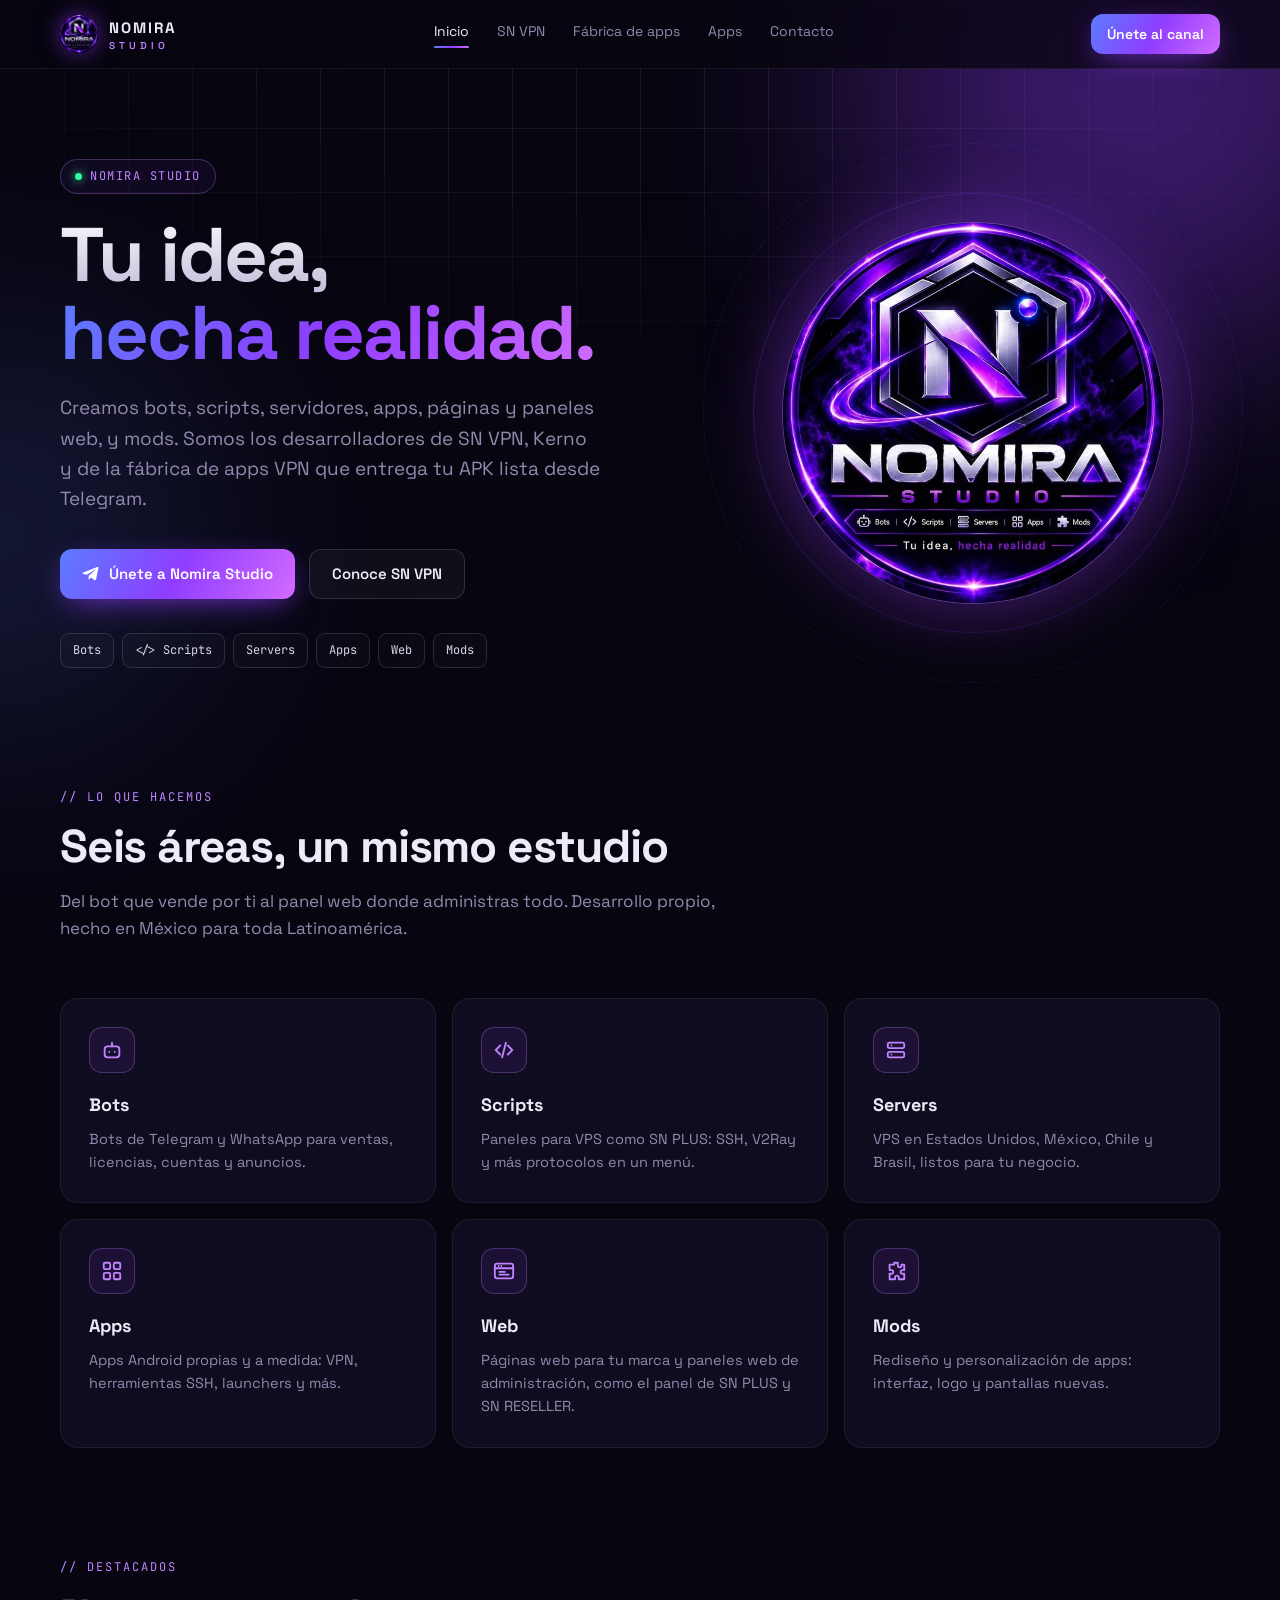
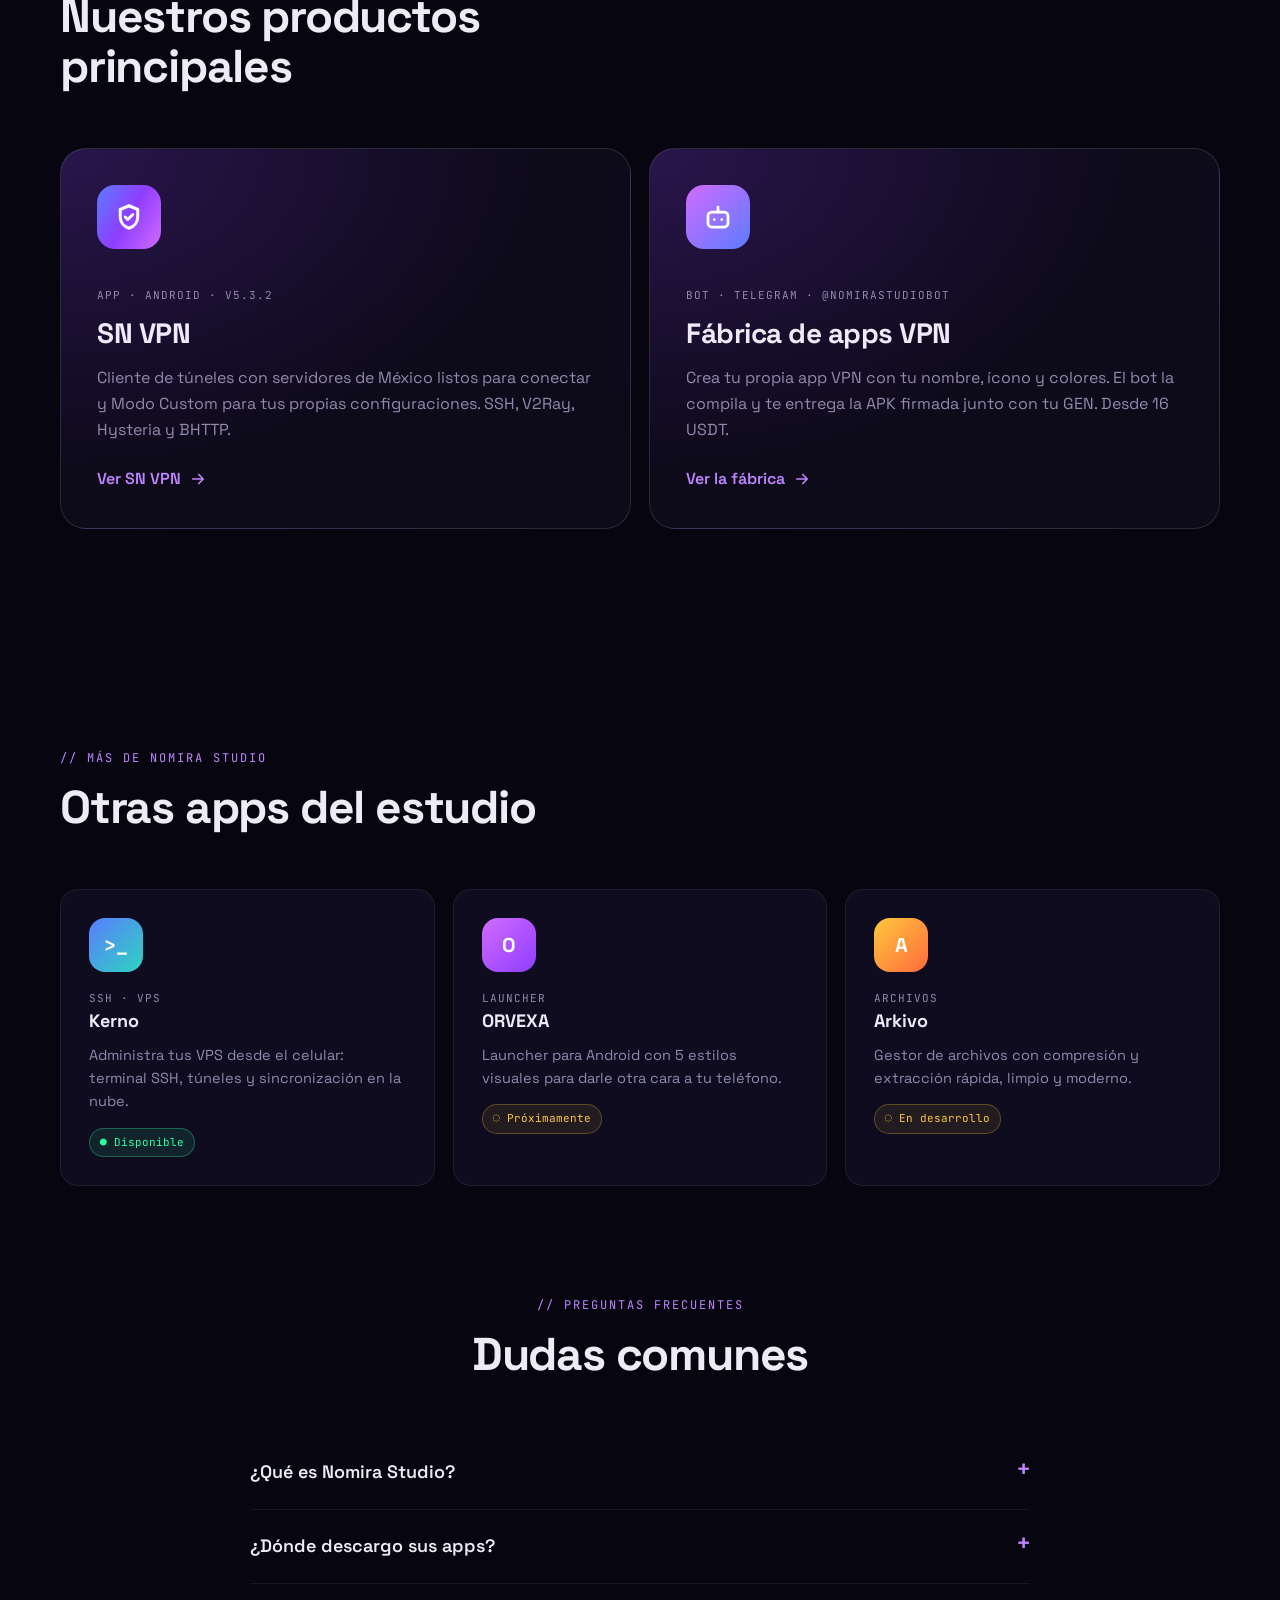
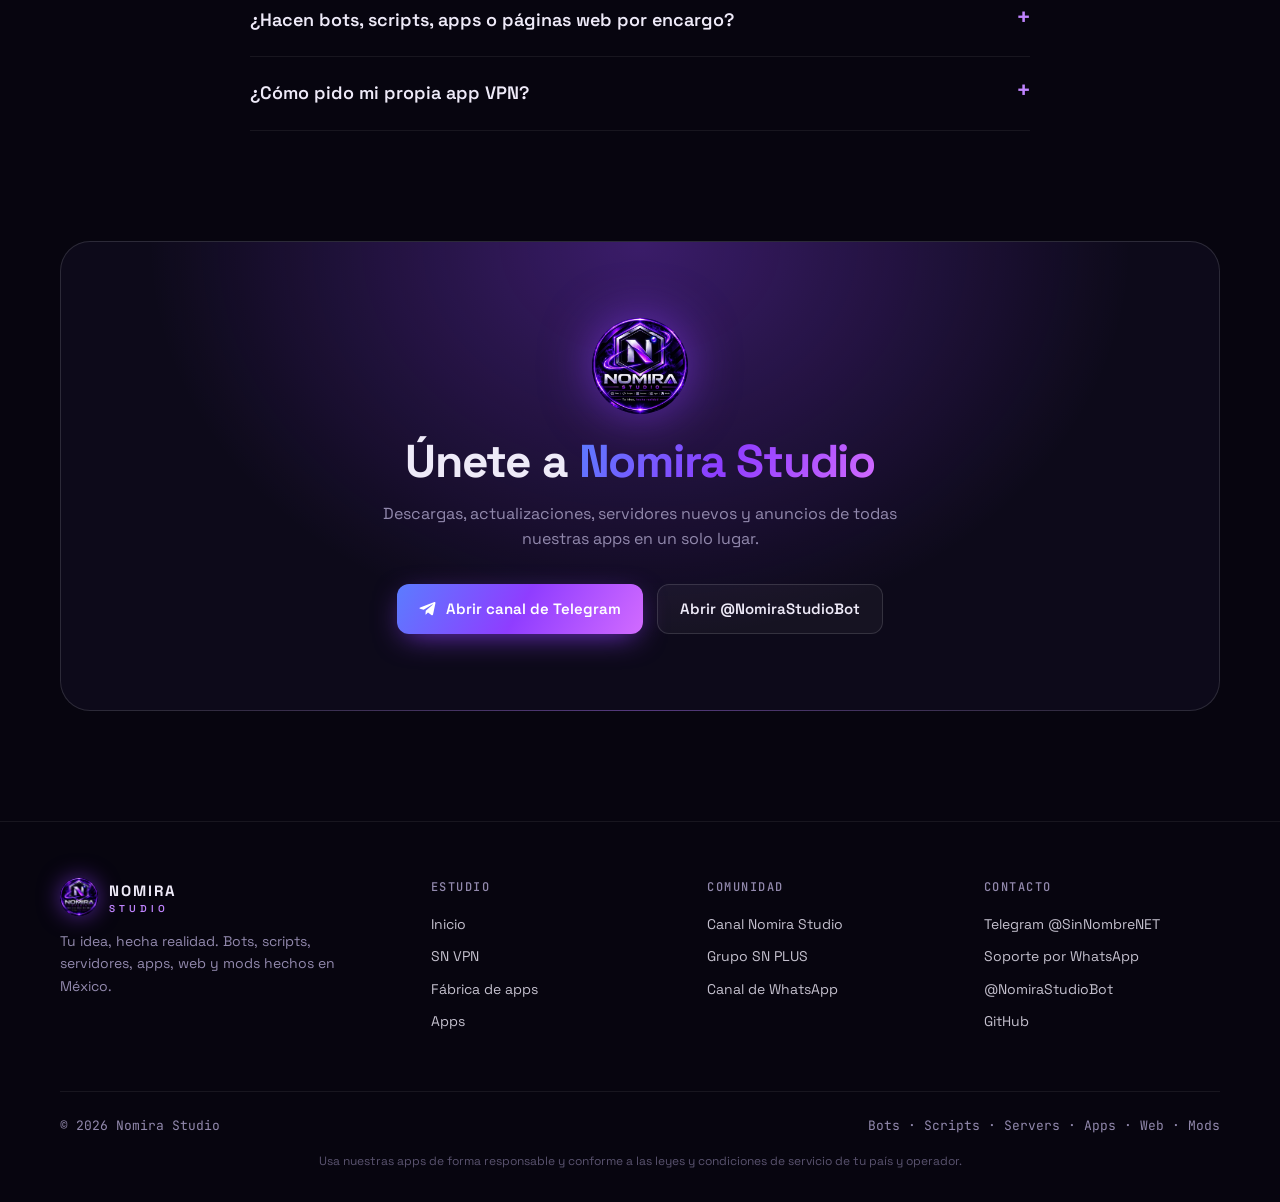
==== commit eb07d98c: "Agrega páginas y paneles web a los servicios" ====
--- a/index.html
+++ b/index.html
@@ -4,10 +4,10 @@
 <meta charset="UTF-8">
 <meta name="viewport" content="width=device-width, initial-scale=1.0">
 <title>Nomira Studio · Tu idea, hecha realidad</title>
-<meta name="description" content="Nomira Studio: bots, scripts, servidores, apps y mods. Creadores de SN VPN, Kerno y la fábrica de apps VPN @NomiraStudioBot.">
+<meta name="description" content="Nomira Studio: bots, scripts, servidores, apps, páginas y paneles web, y mods. Creadores de SN VPN, Kerno y la fábrica de apps VPN @NomiraStudioBot.">
 <meta name="theme-color" content="#07050f">
 <meta property="og:title" content="Nomira Studio · Tu idea, hecha realidad">
-<meta property="og:description" content="Nomira Studio: bots, scripts, servidores, apps y mods. Creadores de SN VPN, Kerno y la fábrica de apps VPN @NomiraStudioBot.">
+<meta property="og:description" content="Nomira Studio: bots, scripts, servidores, apps, páginas y paneles web, y mods. Creadores de SN VPN, Kerno y la fábrica de apps VPN @NomiraStudioBot.">
 <meta property="og:type" content="website">
 <meta property="og:image" content="https://www.sinnombre.xyz/assets/nomira.jpg">
 <link rel="icon" type="image/png" href="assets/favicon.png">
@@ -15,7 +15,7 @@
 <link rel="preconnect" href="https://fonts.googleapis.com">
 <link rel="preconnect" href="https://fonts.gstatic.com" crossorigin>
 <link href="https://fonts.googleapis.com/css2?family=Space+Grotesk:wght@400;500;600;700&family=JetBrains+Mono:wght@400;600&display=swap" rel="stylesheet">
-<link rel="stylesheet" href="assets/style.css?v=3">
+<link rel="stylesheet" href="assets/style.css?v=4">
 </head>
 <body>
 
@@ -48,7 +48,7 @@
     <div class="hero-txt">
       <span class="tag"><span class="dot"></span>NOMIRA STUDIO</span>
       <h1><span class="silver">Tu idea,</span><br><span class="grad">hecha realidad.</span></h1>
-      <p class="lead">Creamos bots, scripts, servidores, apps y mods. Somos los desarrolladores de SN VPN, Kerno y de la fábrica de apps VPN que entrega tu APK lista desde Telegram.</p>
+      <p class="lead">Creamos bots, scripts, servidores, apps, páginas y paneles web, y mods. Somos los desarrolladores de SN VPN, Kerno y de la fábrica de apps VPN que entrega tu APK lista desde Telegram.</p>
       <div class="cta">
         <a href="https://t.me/NomiraStudio" target="_blank" rel="noopener" class="btn btn-main">
           <svg viewBox="0 0 24 24" fill="currentColor"><path d="M21.9 4.3l-3.2 15.1c-.2 1.1-.9 1.3-1.8.8l-4.9-3.6-2.4 2.3c-.3.3-.5.5-1 .5l.4-5 9.1-8.2c.4-.4-.1-.6-.6-.2L6.2 13 1.4 11.5c-1-.3-1.1-1 .2-1.5L20.5 2.8c.9-.3 1.7.2 1.4 1.5z"/></svg>
@@ -57,7 +57,7 @@
         <a href="snvpn.html" class="btn btn-ghost">Conoce SN VPN</a>
       </div>
       <div class="services-mini">
-        <span>Bots</span><span>&lt;/&gt; Scripts</span><span>Servers</span><span>Apps</span><span>Mods</span>
+        <span>Bots</span><span>&lt;/&gt; Scripts</span><span>Servers</span><span>Apps</span><span>Web</span><span>Mods</span>
       </div>
     </div>
     <div class="logo-zone">
@@ -72,8 +72,8 @@
   <div class="wrap">
     <div class="sec-head rv">
       <div class="eyebrow">// Lo que hacemos</div>
-      <h2>Cinco áreas, un mismo estudio</h2>
-      <p>Del bot que vende por ti al servidor donde corre todo. Desarrollo propio, hecho en México para toda Latinoamérica.</p>
+      <h2>Seis áreas, un mismo estudio</h2>
+      <p>Del bot que vende por ti al panel web donde administras todo. Desarrollo propio, hecho en México para toda Latinoamérica.</p>
     </div>
     <div class="svc">
       <div class="card rv">
@@ -95,6 +95,11 @@
         <div class="ico"><svg viewBox="0 0 24 24" fill="none" stroke="currentColor" stroke-width="2" stroke-linecap="round" stroke-linejoin="round"><rect x="3" y="3" width="7" height="7" rx="1.5"/><rect x="14" y="3" width="7" height="7" rx="1.5"/><rect x="3" y="14" width="7" height="7" rx="1.5"/><rect x="14" y="14" width="7" height="7" rx="1.5"/></svg></div>
         <h3>Apps</h3>
         <p>Apps Android propias y a medida: VPN, herramientas SSH, launchers y más.</p>
+      </div>
+      <div class="card rv">
+        <div class="ico"><svg viewBox="0 0 24 24" fill="none" stroke="currentColor" stroke-width="2" stroke-linecap="round" stroke-linejoin="round"><rect x="2" y="4" width="20" height="16" rx="2.5"/><path d="M2 9h20M6 6.5h.01M9 6.5h.01M7 13h6M7 16h10"/></svg></div>
+        <h3>Web</h3>
+        <p>Páginas web para tu marca y paneles web de administración, como el panel de SN PLUS y SN RESELLER.</p>
       </div>
       <div class="card rv">
         <div class="ico"><svg viewBox="0 0 24 24" fill="none" stroke="currentColor" stroke-width="2" stroke-linecap="round" stroke-linejoin="round"><path d="M10 3h4v3a2 2 0 104 0V5h3v6h-2a2 2 0 100 4h2v6h-6v-2a2 2 0 10-4 0v2H5v-6h2a2 2 0 100-4H5V5h5z"/></svg></div>
@@ -173,14 +178,14 @@
     <div class="faq rv">
       <details>
         <summary>¿Qué es Nomira Studio?</summary>
-        <p>Es el estudio detrás de SN VPN, Kerno y la fábrica de apps VPN. Hacemos bots, scripts para VPS, servidores, apps Android y personalización de apps.</p>
+        <p>Es el estudio detrás de SN VPN, Kerno y la fábrica de apps VPN. Hacemos bots, scripts para VPS, servidores, apps Android, páginas y paneles web, y personalización de apps.</p>
       </details>
       <details>
         <summary>¿Dónde descargo sus apps?</summary>
         <p>Todas nuestras apps se publican en el canal de Telegram de Nomira Studio. Ahí sale cada versión nueva primero.</p>
       </details>
       <details>
-        <summary>¿Hacen bots, scripts o apps por encargo?</summary>
+        <summary>¿Hacen bots, scripts, apps o páginas web por encargo?</summary>
         <p>Sí. Escribe a @SinNombreNET con tu idea y te damos una cotización.</p>
       </details>
       <details>
@@ -211,7 +216,7 @@
     <div class="foot">
       <div>
         <a href="index.html" class="brand"><img src="assets/nomira.jpg" alt=""><span>NOMIRA<small>STUDIO</small></span></a>
-        <p>Tu idea, hecha realidad. Bots, scripts, servidores, apps y mods hechos en México.</p>
+        <p>Tu idea, hecha realidad. Bots, scripts, servidores, apps, web y mods hechos en México.</p>
       </div>
       <div>
         <h5>Estudio</h5>
@@ -236,7 +241,7 @@
     </div>
     <div class="copy">
       <span>© <span id="yr">2026</span> Nomira Studio</span>
-      <span>Bots · Scripts · Servers · Apps · Mods</span>
+      <span>Bots · Scripts · Servers · Apps · Web · Mods</span>
     </div>
     <p class="legal">Usa nuestras apps de forma responsable y conforme a las leyes y condiciones de servicio de tu país y operador.</p>
   </div>
--- a/assets/style.css
+++ b/assets/style.css
@@ -86,7 +86,7 @@
 h2{font-size:clamp(30px,4vw,46px);line-height:1.1;letter-spacing:-1.2px}
 .sec-head p{color:var(--mut);margin-top:16px;font-size:17px}
 
-.svc{display:grid;grid-template-columns:repeat(5,1fr);gap:14px}
+.svc{display:grid;grid-template-columns:repeat(3,1fr);gap:16px}
 .card{position:relative;padding:28px;border-radius:var(--r);background:var(--card);border:1px solid var(--line);transition:border-color .3s,transform .3s;overflow:hidden}
 .card::before{content:"";position:absolute;inset:0;opacity:0;transition:opacity .4s;pointer-events:none;
   background:radial-gradient(380px circle at var(--mx,50%) var(--my,0%),rgba(143,61,255,.16),transparent 50%)}
@@ -204,7 +204,6 @@
   .hero-txt{text-align:center}
   .lead{margin-left:auto;margin-right:auto}
   .cta,.services-mini{justify-content:center}
-  .svc{grid-template-columns:repeat(3,1fr)}
   .apps,.plans{grid-template-columns:1fr 1fr}
   .steps{grid-template-columns:1fr 1fr}
   .foot{grid-template-columns:1fr 1fr}
@@ -220,7 +219,6 @@
   .logo-big{width:270px;height:270px}
   .o1{width:320px;height:320px}.o2{width:390px;height:390px}
   .svc{grid-template-columns:1fr 1fr}
-  .svc .card:last-child{grid-column:1/-1}
   .svc .card{padding:22px 18px}
   .apps,.plans,.steps,.checks{grid-template-columns:1fr}
   .phone{width:250px;height:510px}
